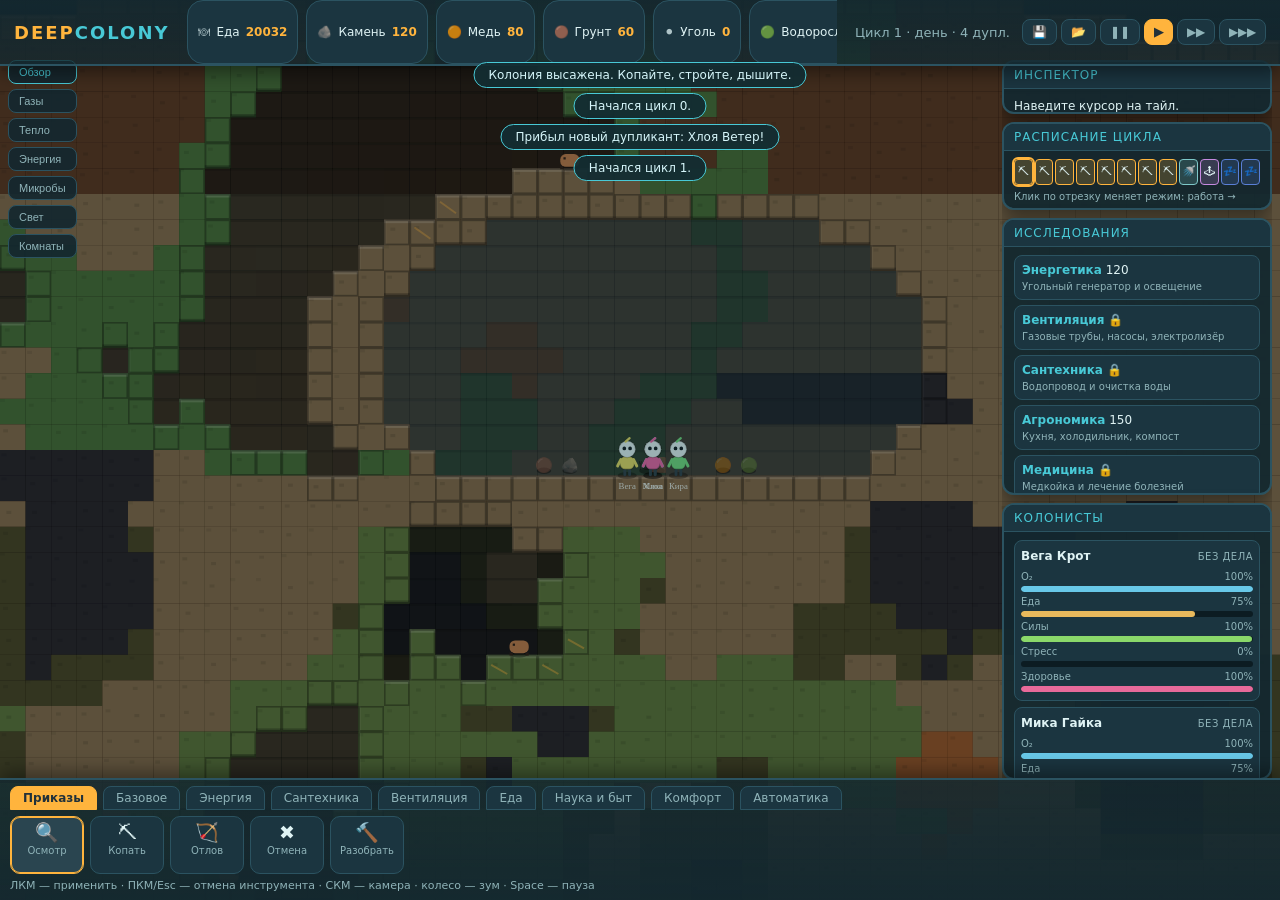
==== deepcolony.html @ 6384ce09 "Add single-file HTML build, touch controls and responsive layout - tools/build-standalone.mjs inline" ====
<!DOCTYPE html>
<html lang="ru">
<head>
<meta charset="utf-8">
<meta name="viewport" content="width=device-width,initial-scale=1">
</head>
<body>
<title>Deep Colony</title>
<style>
:root{
  color-scheme:dark;   /* игра живёт в одном тёмном мире, как ONI */
  --bg:#0d1b21;
  --panel:#14282f;
  --panel2:#1b3540;
  --edge:#2b5361;
  --text:#dff3f4;
  --dim:#8fb3b8;
  --accent:#ffb43d;
  --accent2:#48c9d6;
  --good:#7ed957;
  --bad:#ff6b5e;
  --shadow:0 6px 18px rgba(0,0,0,.45);
}
*{box-sizing:border-box}
html,body{margin:0;height:100%;overflow:hidden;background:var(--bg);color:var(--text);
  font-family:"Trebuchet MS","Segoe UI",system-ui,sans-serif;user-select:none;-webkit-user-select:none}
#app{position:fixed;inset:0}
canvas#view{position:absolute;inset:0;width:100%;height:100%;display:block;cursor:crosshair;image-rendering:auto;touch-action:none}

/* ---------- top bar ---------- */
#topbar{position:absolute;top:0;left:0;right:0;min-height:52px;display:flex;align-items:center;gap:18px;
  padding:env(safe-area-inset-top,0px) 14px 0;background:linear-gradient(180deg,rgba(20,40,47,.97),rgba(20,40,47,.82));
  border-bottom:2px solid var(--edge);box-shadow:var(--shadow);z-index:5}
.brand{font-weight:bold;letter-spacing:2px;color:var(--accent);font-size:18px}
.brand span{color:var(--accent2)}
.res{display:flex;gap:8px;flex:1;flex-wrap:nowrap;overflow:hidden;font-size:12px}
.res .r{display:flex;align-items:center;gap:6px;background:var(--panel2);border:1px solid var(--edge);
  border-radius:16px;padding:3px 10px}
.res .r b{color:var(--accent);font-weight:600}
.res .r i{font-style:normal;opacity:.75}
.clock{display:flex;align-items:center;gap:12px}
.cycle{font-size:13px;color:var(--dim)}
.speeds{display:flex;gap:4px}
.spd{background:var(--panel2);color:var(--dim);border:1px solid var(--edge);border-radius:8px;
  padding:5px 9px;cursor:pointer;font-size:12px}
.spd.active{background:var(--accent);color:#22313a;border-color:var(--accent);font-weight:bold}

/* ---------- sidebar ---------- */
#sidebar{position:absolute;top:60px;right:8px;bottom:120px;width:270px;display:flex;flex-direction:column;gap:8px;z-index:4;overflow-y:auto}
.panel{background:rgba(20,40,47,.94);border:2px solid var(--edge);border-radius:12px;box-shadow:var(--shadow);overflow:hidden}
.panel-title{background:var(--panel2);padding:6px 10px;font-size:12px;letter-spacing:1px;color:var(--accent2);
  text-transform:uppercase;border-bottom:1px solid var(--edge)}
.panel-body{padding:8px 10px;font-size:12px;max-height:34vh;overflow:auto;line-height:1.5}
.panel-body::-webkit-scrollbar{width:7px}
.panel-body::-webkit-scrollbar-thumb{background:var(--edge);border-radius:4px}
.kv{display:flex;justify-content:space-between;gap:8px}
.kv span:last-child{color:var(--accent)}
.sep{height:1px;background:var(--edge);margin:6px 0}

/* colonist cards */
.col-card{border:1px solid var(--edge);border-radius:8px;padding:6px;margin-bottom:6px;background:var(--panel2);cursor:pointer}
.col-card.sel{border-color:var(--accent)}
.col-head{display:flex;justify-content:space-between;align-items:center;margin-bottom:4px}
.col-name{font-weight:bold}
.col-task{font-size:10px;color:var(--dim);text-transform:uppercase;letter-spacing:.5px}
.bar{height:6px;background:#0c1c22;border-radius:4px;overflow:hidden;margin:2px 0}
.bar i{display:block;height:100%;border-radius:4px}
.blabel{font-size:10px;color:var(--dim);display:flex;justify-content:space-between}

/* ---------- toolbar ---------- */
#toolbar{position:absolute;left:0;right:0;bottom:0;padding-bottom:calc(8px + env(safe-area-inset-bottom,0px));background:linear-gradient(0deg,rgba(20,40,47,.98),rgba(20,40,47,.86));
  border-top:2px solid var(--edge);padding:6px 10px 8px;z-index:5;box-shadow:0 -6px 18px rgba(0,0,0,.4)}
.tabs{display:flex;gap:6px;margin-bottom:6px;flex-wrap:wrap}
.tab{background:var(--panel2);border:1px solid var(--edge);color:var(--dim);border-radius:8px 8px 0 0;
  padding:4px 12px;font-size:12px;cursor:pointer}
.tab.active{background:var(--accent);color:#22313a;font-weight:bold;border-color:var(--accent)}
.tools{display:flex;gap:6px;flex-wrap:wrap;min-height:58px}
.tool{width:74px;background:var(--panel2);border:1px solid var(--edge);border-radius:10px;padding:5px 4px;
  text-align:center;cursor:pointer;transition:.12s}
.tool:hover{border-color:var(--accent2);transform:translateY(-2px)}
.tool.active{border-color:var(--accent);background:#2a4550;box-shadow:0 0 0 1px var(--accent) inset}
.tool .ic{font-size:19px;line-height:1.1}
.tool .nm{font-size:10px;color:var(--dim);margin-top:2px}
.tool .cost{font-size:9px;color:var(--accent)}
.hint{font-size:11px;color:var(--dim);margin-top:5px}

/* ---------- overlays / alerts ---------- */
#overlay-toggles{position:absolute;left:8px;top:60px;display:flex;flex-direction:column;gap:5px;z-index:4}
.ov{background:rgba(20,40,47,.92);border:1px solid var(--edge);color:var(--dim);border-radius:8px;
  padding:5px 10px;font-size:11px;cursor:pointer;text-align:left}
.ov.active{border-color:var(--accent2);color:var(--accent2)}
#alerts{position:absolute;left:50%;top:62px;transform:translateX(-50%);z-index:6;display:flex;
  flex-direction:column;gap:5px;align-items:center;pointer-events:none}
.alert{background:rgba(40,20,20,.95);border:1px solid var(--bad);color:#ffd9d4;padding:5px 14px;
  border-radius:16px;font-size:12px;animation:pop .25s ease}
.alert.info{background:rgba(20,45,50,.95);border-color:var(--accent2);color:#d6f6fa}
@keyframes pop{from{opacity:0;transform:translateY(-6px)}to{opacity:1}}

/* исследования и приоритеты */
.tech{border:1px solid var(--edge);border-radius:8px;padding:5px 7px;margin-bottom:5px;background:var(--panel2);cursor:pointer}
.tech:hover{border-color:var(--accent2)}
.tech.active{border-color:var(--accent)}
.tech.done{opacity:.55;cursor:default}
.tech b{color:var(--accent2)}
.tech .d{font-size:10px;color:var(--dim)}
.prio{display:flex;flex-wrap:wrap;gap:3px;margin-top:4px}
.prio span{font-size:10px;border:1px solid var(--edge);border-radius:6px;padding:1px 5px;cursor:pointer;background:#10232a}
.prio span.off{opacity:.35;text-decoration:line-through}
.tool.locked{opacity:.4;cursor:not-allowed}

.sched{display:flex;gap:2px}
.sched div{flex:1;height:26px;border-radius:4px;display:flex;align-items:center;justify-content:center;
  font-size:11px;cursor:pointer;border:1px solid var(--edge)}
.sched div.now{outline:2px solid var(--accent)}
.hint2{font-size:10px;color:var(--dim);margin-top:4px}
.prio span.p5{border-color:var(--accent);color:var(--accent)}
.prio span.p1{opacity:.6}
.rel{font-size:10px;color:var(--dim)}

/* узкие экраны и планшеты: панели ужимаются, кнопки остаются нажимаемыми пальцем */
@media (max-width:820px){
  .brand{font-size:14px;letter-spacing:1px}
  #sidebar{width:210px;top:56px;bottom:150px}
  .panel-body{max-height:24vh;font-size:11px}
  .tool{width:64px}
  .res .r{padding:2px 7px;font-size:11px}
  #overlay-toggles{top:56px}
  .ov{padding:4px 7px;font-size:10px}
}
@media (max-width:560px){
  #sidebar{width:min(62vw,230px);bottom:auto;max-height:46vh}
  #overlay-toggles{flex-direction:row;flex-wrap:wrap;max-width:58vw}
  .hint{display:none}
  .tool{width:58px}
  .tool .nm{font-size:9px}
}
</style>
<div id="app">
  <canvas id="view"></canvas>

  <header id="topbar">
    <div class="brand">DEEP<span>COLONY</span></div>
    <div class="res" id="resbar"></div>
    <div class="clock">
      <div class="cycle" id="cycle">Цикл 1</div>
      <div class="speeds">
        <button id="btn-save" class="spd" title="Сохранить">💾</button>
        <button id="btn-load" class="spd" title="Загрузить">📂</button>
        <button data-speed="0" class="spd" title="Пауза (Space)">❚❚</button>
        <button data-speed="1" class="spd active">▶</button>
        <button data-speed="2" class="spd">▶▶</button>
        <button data-speed="3" class="spd">▶▶▶</button>
      </div>
    </div>
  </header>

  <aside id="sidebar">
    <div class="panel" id="inspector">
      <div class="panel-title">Инспектор</div>
      <div class="panel-body" id="inspector-body">Наведите курсор на тайл.</div>
    </div>
    <div class="panel" id="schedulep">
      <div class="panel-title">Расписание цикла</div>
      <div class="panel-body"><div id="schedule-strip" class="sched"></div>
        <div class="hint2">Клик по отрезку меняет режим: работа → досуг → гигиена → сон</div></div>
    </div>
    <div class="panel" id="researchp">
      <div class="panel-title">Исследования</div>
      <div class="panel-body" id="research-body"></div>
    </div>
    <div class="panel" id="colonists">
      <div class="panel-title">Колонисты</div>
      <div class="panel-body" id="colonist-list"></div>
    </div>
  </aside>

  <div id="alerts"></div>

  <footer id="toolbar">
    <div class="tabs" id="tabs"></div>
    <div class="tools" id="tools"></div>
    <div class="hint" id="hint">ЛКМ — применить · ПКМ/Esc — отмена · перетаскивание СКМ — камера · колесо — зум</div>
  </footer>

  <div id="overlay-toggles">
    <button data-ov="none" class="ov active">Обзор</button>
    <button data-ov="gas" class="ov">Газы</button>
    <button data-ov="temp" class="ov">Тепло</button>
    <button data-ov="power" class="ov">Энергия</button>
    <button data-ov="germs" class="ov">Микробы</button>
    <button data-ov="light" class="ov">Свет</button>
    <button data-ov="rooms" class="ov">Комнаты</button>
  </div>
</div>
<script type="module">
// ===== util.js =====================================================
// Мелкие утилиты: ГПСЧ, шум, математика, имена.

function makeRNG(seed = 1337) {
  let s = seed >>> 0;
  return function rng() {
    s ^= s << 13; s >>>= 0;
    s ^= s >> 17;
    s ^= s << 5;  s >>>= 0;
    return s / 4294967296;
  };
}

const clamp = (v, a, b) => (v < a ? a : v > b ? b : v);
const lerp = (a, b, t) => a + (b - a) * t;
const smooth = t => t * t * (3 - 2 * t);
const dist2 = (ax, ay, bx, by) => (ax - bx) ** 2 + (ay - by) ** 2;

/** Двумерный value-noise с решёткой заданного масштаба. */
function makeNoise2D(rng) {
  const size = 256;
  const grid = new Float32Array(size * size);
  for (let i = 0; i < grid.length; i++) grid[i] = rng();
  const at = (x, y) => grid[(((y % size) + size) % size) * size + (((x % size) + size) % size)];
  return function noise(x, y) {
    const x0 = Math.floor(x), y0 = Math.floor(y);
    const tx = smooth(x - x0), ty = smooth(y - y0);
    return lerp(
      lerp(at(x0, y0), at(x0 + 1, y0), tx),
      lerp(at(x0, y0 + 1), at(x0 + 1, y0 + 1), tx),
      ty
    );
  };
}

/** Фрактальный шум из нескольких октав. */
function fbm(noise, x, y, octaves = 4, lacunarity = 2, gain = 0.5) {
  let amp = 1, freq = 1, sum = 0, norm = 0;
  for (let i = 0; i < octaves; i++) {
    sum += noise(x * freq, y * freq) * amp;
    norm += amp;
    amp *= gain; freq *= lacunarity;
  }
  return sum / norm;
}

function pick(rng, arr) { return arr[Math.floor(rng() * arr.length) % arr.length]; }

const FIRST = ['Ая', 'Бим', 'Вега', 'Гор', 'Дина', 'Ёж', 'Жора', 'Зина', 'Иго', 'Кира',
  'Лука', 'Мика', 'Ной', 'Оля', 'Пабло', 'Рита', 'Сева', 'Тина', 'Улу', 'Фома', 'Хлоя', 'Юна'];
const LAST = ['Тик', 'Болт', 'Гайка', 'Пыль', 'Кварц', 'Уголёк', 'Мох', 'Ветер', 'Искра', 'Криль',
  'Пиксель', 'Медь', 'Слюда', 'Крот', 'Эхо'];
function randomName(rng) { return `${pick(rng, FIRST)} ${pick(rng, LAST)}`; }

/** Форматирование массы в стиле ONI. */
function mass(kg) {
  if (kg >= 1000) return (kg / 1000).toFixed(1) + ' т';
  if (kg >= 1) return kg.toFixed(1) + ' кг';
  return (kg * 1000).toFixed(0) + ' г';
}

// ===== buildings.js ================================================
// Каталог построек. Данные — здесь, поведение — в machines.js.
const CAT = {
  base: 'Базовое', power: 'Энергия', plumb: 'Сантехника', vent: 'Вентиляция',
  food: 'Еда', sci: 'Наука и быт', deco: 'Комфорт', auto: 'Автоматика',
};

const BUILDINGS = [
  null,
  // --- базовое -------------------------------------------------------------
  { id: 1,  key: 'ladder',  cat: 'base', name: 'Лестница',  icon: '🪜', cost: { stone: 3 },  work: 6,  climb: true, floor: true },
  { id: 2,  key: 'tile',    cat: 'base', name: 'Плитка',    icon: '🧱', cost: { stone: 5 },  work: 8,  solid: true },
  { id: 3,  key: 'bed',     cat: 'base', name: 'Койка',     icon: '🛏', cost: { stone: 10 }, work: 12, floor: true, sleep: true, decor: 2, tech: null },
  { id: 4,  key: 'bin',     cat: 'base', name: 'Склад',     icon: '📦', cost: { stone: 15 }, work: 10, floor: true, store: 'mat', cap: 400 },
  { id: 5,  key: 'ration',  cat: 'food', name: 'Холодильник', icon: '🧺', cost: { copper: 10, stone: 10 }, work: 12, floor: true, store: 'food', cap: 600, power: -60, chill: true, tech: 'food1' },
  { id: 6,  key: 'diffuser', auto: true,cat: 'vent', name: 'Диффузор O₂', icon: '💨', cost: { copper: 20 }, work: 16, floor: true, power: -120, uses: 'algae', net: { auto: true, power: true } },
  { id: 7,  key: 'generator', cat: 'power', name: 'Ручной генератор', icon: '⚙️', cost: { stone: 20 }, work: 14, floor: true, power: 400, manual: true, net: { auto: true, power: true } },
  { id: 8,  key: 'battery', cat: 'power', name: 'Батарея',   icon: '🔋', cost: { copper: 15 }, work: 12, floor: true, storeJ: 10000, net: { auto: true, power: true } },
  { id: 9,  key: 'farm',    cat: 'food', name: 'Грядка',     icon: '🌱', cost: { dirt: 20 },  work: 14, floor: true, farm: true },
  { id: 10, key: 'skimmer', auto: true, cat: 'vent', name: 'CO₂-фильтр', icon: '🌀', cost: { copper: 20, stone: 10 }, work: 16, floor: true, power: -120, scrub: true, net: { auto: true, power: true }, tech: 'air1' },
  { id: 11, key: 'table',   cat: 'base', name: 'Стол',       icon: '🍴', cost: { stone: 8 },  work: 8,  floor: true, eat: true, decor: 3 },
  { id: 12, key: 'lamp', auto: true,    cat: 'deco', name: 'Лампа',      icon: '💡', cost: { copper: 8 }, work: 6,  power: -20, light: 7, net: { auto: true, power: true }, decor: 2, tech: 'power1' },

  // --- проводка и трубы ----------------------------------------------------
  { id: 13, key: 'wire',    cat: 'power', name: 'Провод',    icon: '➰', cost: { copper: 2 }, work: 3, conduit: 'power' },
  { id: 14, key: 'lpipe',   cat: 'plumb', name: 'Труба (жидк.)', icon: '🟦', cost: { copper: 3 }, work: 4, conduit: 'liquid', tech: 'plumb1' },
  { id: 15, key: 'gpipe',   cat: 'vent',  name: 'Труба (газ)',   icon: '🟪', cost: { copper: 3 }, work: 4, conduit: 'gas', tech: 'air1' },

  // --- насосы и вентиляция -------------------------------------------------
  { id: 16, key: 'lpump', auto: true,   cat: 'plumb', name: 'Насос',      icon: '🛁', cost: { copper: 30 }, work: 18, floor: true, power: -240, net: { auto: true, power: true, liquid: 'out' }, tech: 'plumb1' },
  { id: 17, key: 'lvent',   cat: 'plumb', name: 'Слив',       icon: '🚿', cost: { copper: 10 }, work: 8,  floor: true, net: { liquid: 'in' }, tech: 'plumb1' },
  { id: 18, key: 'gpump', auto: true,   cat: 'vent',  name: 'Газовый насос', icon: '🌬', cost: { copper: 30 }, work: 18, floor: true, power: -240, net: { auto: true, power: true, gas: 'out' }, tech: 'air1' },
  { id: 19, key: 'gvent',   cat: 'vent',  name: 'Вентиляция',  icon: '🔲', cost: { copper: 10 }, work: 8,  floor: true, net: { gas: 'in' }, tech: 'air1' },

  // --- производство --------------------------------------------------------
  { id: 20, key: 'electro', auto: true, cat: 'vent',  name: 'Электролизёр', icon: '⚗️', cost: { copper: 40 }, work: 24, floor: true, power: -120, net: { auto: true, power: true, liquid: 'in' }, tech: 'air1' },
  { id: 21, key: 'sieve', auto: true,   cat: 'plumb', name: 'Очиститель воды', icon: '🧽', cost: { copper: 20, stone: 20 }, work: 20, floor: true, power: -120, net: { auto: true, power: true, liquid: 'in' }, uses: 'stone', tech: 'plumb1' },
  { id: 22, key: 'grill',   cat: 'food',  name: 'Кухня',       icon: '🍳', cost: { copper: 20, stone: 10 }, work: 20, floor: true, power: -240, manualWork: 'cook', net: { auto: true, power: true }, tech: 'food1' },
  { id: 23, key: 'coalgen', auto: true, cat: 'power', name: 'Угольный генератор', icon: '🏭', cost: { copper: 20, stone: 30 }, work: 24, floor: true, power: 600, uses: 'coal', net: { auto: true, power: true }, tech: 'power1' },

  // --- быт, наука, медицина ------------------------------------------------
  { id: 24, key: 'outhouse', cat: 'sci',  name: 'Уборная',    icon: '🚽', cost: { stone: 20, dirt: 10 }, work: 12, floor: true, toilet: true },
  { id: 25, key: 'basin',    cat: 'sci',  name: 'Умывальник', icon: '🚰', cost: { copper: 10, stone: 10 }, work: 10, floor: true, wash: true },
  { id: 26, key: 'research', cat: 'sci',  name: 'Лаборатория', icon: '🔬', cost: { copper: 20, stone: 20 }, work: 20, floor: true, power: -60, manualWork: 'research', net: { auto: true, power: true } },
  { id: 27, key: 'medcot',   cat: 'sci',  name: 'Медкойка',   icon: '🩺', cost: { copper: 15, stone: 15 }, work: 16, floor: true, sleep: true, med: true, decor: 1, tech: 'med1' },
  { id: 28, key: 'door',     cat: 'base', name: 'Дверь',      icon: '🚪', cost: { copper: 10 }, work: 10, door: true, floor: true },
  { id: 29, key: 'arcade', auto: true,   cat: 'deco', name: 'Игровой автомат', icon: '🕹', cost: { copper: 25, stone: 10 }, work: 18, floor: true, power: -120, fun: 12, net: { auto: true, power: true }, decor: 4, tech: 'rec1' },
  { id: 30, key: 'sculpt',   cat: 'deco', name: 'Статуя',     icon: '🗿', cost: { stone: 30 },  work: 20, floor: true, decor: 8 },
  { id: 31, key: 'shower',   cat: 'sci',  name: 'Душ',        icon: '🛀', cost: { copper: 20 }, work: 16, floor: true, wash: true, big: true, net: { liquid: 'in' }, tech: 'plumb1' },
  // --- автоматика ----------------------------------------------------------
  { id: 35, key: 'awire',   cat: 'auto', name: 'Логопровод', icon: '🟩', cost: { copper: 2 },  work: 3, conduit: 'auto', tech: 'auto1' },
  { id: 36, key: 'tsensor', cat: 'auto', name: 'Термодатчик', icon: '🌡', cost: { copper: 10 }, work: 8, floor: true, sensor: 'temp', threshold: 30, above: false, net: { auto: 'out' }, tech: 'auto1' },
  { id: 37, key: 'psensor', cat: 'auto', name: 'Датчик давления', icon: '📊', cost: { copper: 10 }, work: 8, floor: true, sensor: 'gas', threshold: 1.5, above: false, net: { auto: 'out' }, tech: 'auto1' },
  { id: 38, key: 'wsensor', cat: 'auto', name: 'Датчик жидкости', icon: '💧', cost: { copper: 10 }, work: 8, floor: true, sensor: 'water', threshold: 400, above: true, net: { auto: 'out' }, tech: 'auto1' },
  { id: 39, key: 'switch',  cat: 'auto', name: 'Тумблер',    icon: '🎚', cost: { copper: 6 },  work: 6, floor: true, sensor: 'manual', net: { auto: 'out' }, tech: 'auto1' },
  { id: 34, key: 'suitdock', auto: true, cat: 'vent', name: 'Док скафандров', icon: '🥽', cost: { copper: 30, stone: 10 }, work: 20, floor: true, power: -60, suit: true, net: { auto: true, power: true, gas: 'in' }, tech: 'air1' },
  { id: 33, key: 'feeder',  cat: 'food', name: 'Кормушка',  icon: '🥣', cost: { copper: 15, stone: 10 }, work: 14, floor: true, uses: 'stone', feeder: true, tech: 'ranch1' },
  { id: 32, key: 'compost',  cat: 'food', name: 'Компостер',  icon: '🪱', cost: { stone: 20 },  work: 14, floor: true, uses: 'pdirt', tech: 'food1' },
];

const B_BY_KEY = {};
for (const b of BUILDINGS) if (b) B_BY_KEY[b.key] = b;

// ===== world.js ====================================================
// Мир: материалы, постройки, генерация карты, доступ к тайлам.

const W = 128, H = 84, TILE = 16;

// ---------------------------------------------------------------- материалы
const MATS = [
  null, // 0 — пустота (газ)
  { id: 1, name: 'Грунт',        color: '#6d4a2f', color2: '#553823', hard: 1.0, yield: 'dirt',   amount: 8,  heat: 25 },
  { id: 2, name: 'Песчаник',     color: '#9a8560', color2: '#7a684a', hard: 1.6, yield: 'stone',  amount: 10, heat: 22 },
  { id: 3, name: 'Гранит',       color: '#7b8592', color2: '#5e6773', hard: 2.8, yield: 'stone',  amount: 14, heat: 20 },
  { id: 4, name: 'Угольный пласт', color: '#3a3a40', color2: '#26262b', hard: 2.0, yield: 'coal', amount: 10, heat: 21 },
  { id: 5, name: 'Медная руда',  color: '#b4703c', color2: '#8c5329', hard: 2.4, yield: 'copper', amount: 10, heat: 21 },
  { id: 6, name: 'Лёд',          color: '#a8dced', color2: '#7fc0d6', hard: 0.7, yield: 'ice',    amount: 8,  heat: -8 },
  { id: 7, name: 'Водорослевый нарост', color: '#5d8f4e', color2: '#436b38', hard: 1.1, yield: 'algae', amount: 8, heat: 23 },
  { id: 8, name: 'Абиссалит',    color: '#4b4258', color2: '#372f42', hard: Infinity, yield: null, amount: 0, heat: 18 },
  { id: 9, name: 'Слизь',        color: '#6f8f4a', color2: '#55703a', hard: 0.9, yield: 'slime',  amount: 8,  heat: 26, germs: 'slimelung' },
  { id: 10, name: 'Загрязнённый грунт', color: '#5a5a33', color2: '#444427', hard: 1.0, yield: 'pdirt', amount: 8, heat: 24, germs: 'food' },
];

const RESOURCES = {
  dirt:   { name: 'Грунт',      icon: '🟤' },
  stone:  { name: 'Камень',     icon: '🪨' },
  coal:   { name: 'Уголь',      icon: '⚫' },
  copper: { name: 'Медь',       icon: '🟠' },
  ice:    { name: 'Лёд',        icon: '🧊' },
  algae:  { name: 'Водоросли',  icon: '🟢' },
  slime:  { name: 'Слизь',      icon: '🟩' },
  pdirt:  { name: 'Гряз. грунт',icon: '🟫' },
  food:   { name: 'Еда',        icon: '🍽' },
  meal:   { name: 'Блюдо',      icon: '🍲' },
};

// Постройки вынесены в buildings.js

const LAYER = { power: 1, liquid: 2, gas: 3, auto: 4 };
const GAS_CAP = 2.2;      // кг/тайл — «комфортное» давление
const BREATH_MIN = 0.12;  // ниже этого дупликант задыхается

class World {
  constructor(seed = Date.now() & 0xffff) {
    this.seed = seed;
    this.rng = makeRNG(seed || 1);
    this.mat = new Uint8Array(W * H);
    this.back = new Uint8Array(W * H);      // «задняя стена» биома — фон за выкопанным
    this.digProg = new Float32Array(W * H);
    this.dig = new Uint8Array(W * H);       // помечено к добыче
    this.bid = new Uint8Array(W * H);       // здания (слой 0)
    this.cond = {                            // слои коммуникаций, как в ONI
      power: new Uint8Array(W * H),
      liquid: new Uint8Array(W * H),
      gas: new Uint8Array(W * H),
      auto: new Uint8Array(W * H),
    };
    this.bdata = new Map();                 // key(x,y,layer) -> состояние постройки
    this.items = new Map();                 // idx -> {res: кг}
    this.o2 = new Float32Array(W * H);
    this.co2 = new Float32Array(W * H);
    this.steam = new Float32Array(W * H);
    this.h2 = new Float32Array(W * H);
    this.water = new Float32Array(W * H);   // кг воды в тайле
    this.pwater = new Float32Array(W * H);  // доля загрязнённой воды 0..1
    this.germs = new Float32Array(W * H);   // условные единицы микробов
    this.phase = new Float32Array(W * H);   // накопленный фазовый переход (таяние/замерзание), кг
    this.vents = [];
    this.temp = new Float32Array(W * H);
    this.light = new Float32Array(W * H);
    this.generate();
  }

  idx(x, y) { return y * W + x; }
  /** Ключ в bdata: слой 0 — здание, 1/2/3 — провод/труба/вентиляция. */
  key(x, y, layer = 0) { return (y * W + x) * 8 + layer; }
  static layerOf(def) { return def.conduit ? LAYER[def.conduit] : 0; }
  stateAt(x, y, layer = 0) { return this.bdata.get(this.key(x, y, layer)) || null; }
  inside(x, y) { return x >= 0 && y >= 0 && x < W && y < H; }
  matAt(x, y) { return this.inside(x, y) ? this.mat[y * W + x] : 8; }
  buildAt(x, y) { return this.inside(x, y) ? this.bid[y * W + x] : 0; }
  bdef(x, y) { return BUILDINGS[this.buildAt(x, y)] || null; }
  bstate(x, y) { return this.bdata.get(this.key(x, y, 0)) || null; }
  /** Все постройки тайла по слоям. */
  allAt(x, y) {
    const out = [];
    for (let l = 0; l < 5; l++) { const st = this.bdata.get(this.key(x, y, l)); if (st) out.push(st); }
    return out;
  }

  /** Тайл перекрывает газ и жидкость (порода, стена или закрытая дверь). */
  gasBlocked(i) {
    if (this.mat[i]) return true;
    const b = BUILDINGS[this.bid[i]];
    if (!b || (!b.solid && !b.door)) return false;
    const st = this.bdata.get(i * 8);
    return !!(st && st.built);
  }

  /** Тайл непроходим (порода или достроенная стена). */
  solid(x, y) {
    if (!this.inside(x, y)) return true;
    const i = y * W + x;
    if (this.mat[i]) return true;
    const b = BUILDINGS[this.bid[i]];
    const st = this.bdata.get(i * 8);
    return !!(b && b.solid && st && st.built);
  }

  /** На этом тайле можно стоять (есть опора снизу или лестница). */
  standable(x, y) {
    if (this.solid(x, y)) return false;
    const b = BUILDINGS[this.bid[y * W + x]];
    const st = this.bdata.get((y * W + x) * 8);
    if (b && b.climb && st && st.built) return true;
    if (this.solid(x, y + 1)) return true;
    const bb = BUILDINGS[this.bid[(y + 1) * W + x]] , bs = this.bdata.get(((y + 1) * W + x) * 8);
    return !!(bb && (bb.floor || bb.climb) && bs && bs.built);
  }

  climbable(x, y) {
    const b = BUILDINGS[this.bid[y * W + x]], st = this.bdata.get((y * W + x) * 8);
    return !!(b && b.climb && st && st.built);
  }

  // ------------------------------------------------------------- генерация
  generate() {
    const n1 = makeNoise2D(this.rng), n2 = makeNoise2D(this.rng), n3 = makeNoise2D(this.rng);
    for (let y = 0; y < H; y++) {
      for (let x = 0; x < W; x++) {
        const i = y * W + x;
        if (x === 0 || y === 0 || x === W - 1 || y === H - 1) { this.mat[i] = 8; continue; }

        const depth = y / H;
        const surface = 8 + fbm(n1, x * 0.035, 0.5, 4) * 7;
        if (y < surface) { this.mat[i] = 0; this.back[i] = 0; continue; }   // космос над поверхностью

        const cave = fbm(n2, x * 0.07, y * 0.09, 4);
        const hollow = cave > 0.63 && y > surface + 3;

        let m = 1;
        if (depth > 0.22) m = 2;
        if (depth > 0.55) m = 3;
        const ore = fbm(n3, x * 0.12 + 40, y * 0.12, 3);
        if (ore > 0.70 && depth > 0.3) m = 4;                       // уголь
        else if (ore < 0.27 && depth > 0.25) m = 5;                 // медь
        if (depth > 0.75 && fbm(n2, x * 0.05 - 20, y * 0.05, 2) > 0.58) m = 6; // ледяной биом
        if (depth < 0.35 && cave > 0.55 && cave <= 0.63) m = 7;     // водоросли у пещер
        if (depth > 0.38 && depth < 0.62 && cave > 0.52 && cave <= 0.63) m = 9;  // болото со слизью
        if (depth > 0.38 && depth < 0.62 && ore > 0.62 && m === 2) m = 10;       // загрязнённый грунт
        if (depth > 0.92) m = 8;
        this.back[i] = m;
        this.mat[i] = hollow ? 0 : m;
        this.temp[i] = MATS[m].heat;
      }
    }

    // стартовая каверна с кислородом
    const cx = (W >> 1), cy = Math.floor(H * 0.30);
    for (let y = cy - 6; y <= cy + 5; y++) {
      for (let x = cx - 11; x <= cx + 11; x++) {
        if (!this.inside(x, y)) continue;
        const d = ((x - cx) / 11) ** 2 + ((y - cy) / 6) ** 2;
        if (d < 1) {
          const i = y * W + x;
          if (!this.back[i]) this.back[i] = 1;
          this.mat[i] = 0; this.o2[i] = 2.2; this.co2[i] = 0; this.temp[i] = 22;
        }
      }
    }
    // герметичная скорлупа вокруг стартовой каверны — базу надо вскрывать самому
    for (let y = cy - 8; y <= cy + 7; y++) {
      for (let x = cx - 14; x <= cx + 14; x++) {
        if (!this.inside(x, y)) continue;
        const d = ((x - cx) / 11) ** 2 + ((y - cy) / 6) ** 2;
        if (d >= 1 && d < 1.6) {
          const i = y * W + x;
          if (!this.mat[i]) { this.mat[i] = 2; this.temp[i] = MATS[2].heat; if (!this.back[i]) this.back[i] = 2; }
          this.o2[i] = 0; this.co2[i] = 0; this.water[i] = 0;
        }
      }
    }

    // пол каверны
    for (let x = cx - 11; x <= cx + 11; x++) {
      const y = cy + 5;
      if (this.inside(x, y) && !this.mat[y * W + x]) this.mat[y * W + x] = 2;
    }
    this.start = { x: cx, y: cy + 4 };

    // подземные водоёмы: пещеры ниже середины карты заполняются водой
    for (let y = Math.floor(H * 0.58); y < H - 2; y++) {
      for (let x = 1; x < W - 1; x++) {
        const i = y * W + x;
        if (this.mat[i]) continue;
        let roof = false;
        for (let k = 1; k <= 3; k++) if (this.mat[i - k * W]) { roof = true; break; }
        if (!roof) continue;
        this.water[i] = 1000;
        this.temp[i] = y / H > 0.8 ? 6 : 18;
        if (y / H > 0.72 && ((x * 31 + y * 17) % 7 === 0)) { this.pwater[i] = 1; this.germs[i] = 200; }
      }
    }

    // гейзеры и вулканические жерла (подальше от базы)
    const ventTypes = ['steam', 'water', 'co2', 'h2'];
    for (let n = 0; n < 6; n++) {
      for (let tries = 0; tries < 400; tries++) {
        const x = 3 + Math.floor(this.rng() * (W - 6));
        const y = Math.floor(H * 0.35 + this.rng() * H * 0.55);
        const i = y * W + x;
        if (this.mat[i] || this.mat[i + W] === 0 || this.water[i] > 10) continue;
        if (Math.abs(x - this.start.x) < 16 && Math.abs(y - this.start.y) < 10) continue;  // не в базе
        const type = ventTypes[n % ventTypes.length];
        this.vents.push({ x, y, type, t: this.rng() * 200, period: 220 + this.rng() * 260, active: false, rate: 0.6 + this.rng() });
        break;
      }
    }

    // атмосфера в пустотах (немного кислорода в пещерах, углекислота внизу)
    for (let y = 1; y < H - 1; y++) {
      for (let x = 1; x < W - 1; x++) {
        const i = y * W + x;
        if (this.mat[i]) continue;
        if (this.o2[i] || this.co2[i]) continue;
        if (y < 9) continue;                     // космос сверху — вакуум
        const deep = y / H;
        this.o2[i] = 0.35 * (1 - deep) + 0.05;
        this.co2[i] = 0.25 * deep;
        this.temp[i] = 18 + deep * 12;
      }
    }
  }

  // --------------------------------------------------------------- предметы
  addItem(x, y, res, amt) {
    if (!this.inside(x, y) || amt <= 0) return;
    const i = this.idx(x, y);
    const pile = this.items.get(i) || {};
    pile[res] = (pile[res] || 0) + amt;
    this.items.set(i, pile);
  }
  takeItem(i, res, amt) {
    const pile = this.items.get(i);
    if (!pile || !pile[res]) return 0;
    const got = Math.min(pile[res], amt);
    pile[res] -= got;
    if (pile[res] <= 1e-6) delete pile[res];
    if (!Object.keys(pile).length) this.items.delete(i);
    return got;
  }

  // -------------------------------------------------------------- постройки
  canPlace(x, y, def) {
    const i = this.idx(x, y);
    if (!this.inside(x, y) || this.mat[i]) return false;
    if (def.conduit) return !this.cond[def.conduit][i];
    if (this.bid[i]) return false;
    if (def.climb || def.solid || def.door) return true;
    return this.standable(x, y) || this.solid(x, y + 1);
  }

  place(x, y, def) {
    const i = this.idx(x, y);
    const layer = World.layerOf(def);
    if (def.conduit) this.cond[def.conduit][i] = def.id; else this.bid[i] = def.id;
    this.bdata.set(this.key(x, y, layer),
      { built: false, prog: 0, def, x, y, layer, store: {}, charge: 0, growth: 0, powered: false, net: {} });
    this.netDirty = true;
  }

  removeBuilding(x, y, layer = 0) {
    const i = this.idx(x, y);
    const k = this.key(x, y, layer);
    const st = this.bdata.get(k);
    if (!st) return;
    if (st.built) {
      for (const [res, amt] of Object.entries(st.def.cost)) this.addItem(x, y, res, amt * 0.5);
      for (const [res, amt] of Object.entries(st.store || {})) this.addItem(x, y, res, amt);
    }
    if (st.def.conduit) this.cond[st.def.conduit][i] = 0; else this.bid[i] = 0;
    this.bdata.delete(k);
    this.netDirty = true;
  }

  /** Добыча тайла: возвращает true, когда порода разрушена. */
  mine(x, y, work) {
    const i = this.idx(x, y);
    const m = MATS[this.mat[i]];
    if (!m || m.hard === Infinity) return false;
    this.digProg[i] += work / m.hard;
    if (this.digProg[i] < 10) return false;
    this.mat[i] = 0;
    this.digProg[i] = 0;
    this.dig[i] = 0;
    if (m.germs) this.germs[i] += 250;          // вскрытая слизь пылит микробами
    if (m.yield) this.addItem(x, y, m.yield, m.amount);
    this.temp[i] = m.heat;
    return true;
  }
}

// ===== fluid.js ====================================================
// Физика флюидов: давление газа, плавучесть по плотности, жидкости со сжатием,
// фазовые переходы (лёд ↔ вода ↔ пар), перенос тепла вместе с массой.

// ---- газы: молярная масса (кг/кмоль) определяет, что всплывает, а что оседает
const GASES = [
  { key: 'o2',    name: 'Кислород',       M: 32, color: [120, 200, 235] },
  { key: 'co2',   name: 'Углекислый газ', M: 44, color: [120, 120, 130] },
  { key: 'steam', name: 'Водяной пар',    M: 18, color: [225, 235, 240] },
  { key: 'h2',    name: 'Водород',        M: 2,  color: [200, 160, 235] },
];

const LIQ_FULL = 1000;     // кг воды в «полном» тайле
const LIQ_MAX_COMP = 1.03;        // сжатие столба
const LIQ_FLOW = 420;             // максимум переноса за шаг, кг
const GAS_DIFF = 0.26;            // выравнивание давления газа
const GAS_SORT = 0.16;            // разделение по плотности
const HEAT_K = 0.055;

// удельная теплоёмкость, кДж/(кг·°C)
const C_GAS = 1.0, C_WATER = 4.18, C_SOLID = 0.8;
// скрытая теплота, кДж/кг
const L_FUSION = 334, L_VAPOR = 2260;
const ICE_MASS = 400, C_ICE = 2.0;

function stepFluids(world, dt) {
  stepLiquid(world, dt);
  stepGerms(world, dt);
  stepGas(world, dt);
  displaceGas(world);
  stepPhases(world, dt);
  stepHeat(world, dt);
}

function blockedAt(world, i) { return world.gasBlocked(i); }

/** Смешение температур при переносе массы m из a в b (mb — масса приёмника). */
function advect(temp, a, b, m, mb, c) {
  if (m <= 0) return;
  const cb = mb * c + 1e-6;
  temp[b] = (temp[b] * cb + temp[a] * m * c) / (cb + m * c);
}

// --------------------------------------------------------------- жидкости
function stepLiquid(world, dt) {
  const { water, temp } = world;
  const blocked = i => blockedAt(world, i);
  const stable = (total) => {
    // сколько должно остаться в нижней клетке вертикальной пары
    if (total <= LIQ_FULL) return total;
    if (total < 2 * LIQ_FULL * LIQ_MAX_COMP) return (LIQ_FULL * LIQ_MAX_COMP * LIQ_FULL + total) / (LIQ_FULL * LIQ_MAX_COMP + LIQ_FULL);
    return (total + LIQ_FULL * LIQ_MAX_COMP) / 2;
  };
  const flowLimit = LIQ_FLOW * Math.min(1, dt * 60);

  for (let y = H - 2; y >= 1; y--) {
    for (let x = 1; x < W - 1; x++) {
      const i = y * W + x;
      let w = water[i];
      if (w < 0.05 || blocked(i)) continue;
      let remaining = w;

      // вниз
      const d = i + W;
      if (!blocked(d)) {
        let f = stable(remaining + water[d]) - water[d];
        f = Math.max(0, Math.min(f, flowLimit, remaining));
        if (f > 0.01) {
          advect(temp, i, d, f, water[d], C_WATER);
          water[i] -= f; water[d] += f; remaining -= f;
        }
      }
      if (remaining < 0.05) continue;

      // в стороны
      for (const s of [i - 1, i + 1]) {
        if (blocked(s)) continue;
        let f = (remaining - water[s]) / 3;
        f = Math.max(0, Math.min(f, flowLimit, remaining));
        if (f > 0.01) {
          advect(temp, i, s, f, water[s], C_WATER);
          water[i] -= f; water[s] += f; remaining -= f;
        }
      }
      if (remaining < 0.05) continue;

      // вверх — только под давлением столба
      const u = i - W;
      if (!blocked(u)) {
        let f = remaining - stable(remaining + water[u]);
        f = Math.max(0, Math.min(f, flowLimit, remaining));
        if (f > 0.01) {
          advect(temp, i, u, f, water[u], C_WATER);
          water[i] -= f; water[u] += f;
        }
      }
    }
  }
}

// ------------------------------------------------------------------ газы
function totalGas(world, i) {
  return world.o2[i] + world.co2[i] + world.steam[i] + world.h2[i];
}

/** Доля объёма тайла, занятая жидкостью: чем больше воды, тем меньше места газу. */
function gasRoom(world, i) {
  return Math.max(0, 1 - world.water[i] / LIQ_FULL);
}

function stepGas(world, dt) {
  const arr = [world.o2, world.co2, world.steam, world.h2];
  const { temp } = world;
  const k = Math.min(0.5, GAS_DIFF * dt * 60);
  const ks = Math.min(0.4, GAS_SORT * dt * 60);
  const blocked = i => blockedAt(world, i);

  const move = (a, b, frac) => {
    // перенос доли frac всей газовой смеси из a в b + перенос тепла
    const ta = totalGas(world, a);
    if (ta <= 1e-6 || frac <= 0) return;
    const m = ta * frac;
    advect(temp, a, b, m, totalGas(world, b), C_GAS);
    for (const g of arr) { const d = g[a] * frac; g[a] -= d; g[b] += d; }
  };

  // 1. выравнивание давления (с поправкой на занятый водой объём)
  const pass = (ia, ib) => {
    if (blocked(ia) || blocked(ib)) return;
    const ra = gasRoom(world, ia), rb = gasRoom(world, ib);
    if (ra < 0.02 || rb < 0.02) return;
    const pa = totalGas(world, ia) / ra, pb = totalGas(world, ib) / rb;
    const diff = (pa - pb) * k * 0.5;
    if (Math.abs(diff) < 1e-5) return;
    if (diff > 0) move(ia, ib, Math.min(0.5, diff / Math.max(pa, 1e-6)));
    else move(ib, ia, Math.min(0.5, -diff / Math.max(pb, 1e-6)));
  };
  for (let y = 1; y < H - 1; y++) for (let x = 1; x < W - 2; x++) { const i = y * W + x; pass(i, i + 1); }
  for (let y = 1; y < H - 2; y++) for (let x = 1; x < W - 1; x++) { const i = y * W + x; pass(i, i + W); }

  // 2. разделение по плотности: тяжёлые газы вниз, лёгкие вверх
  for (let y = 1; y < H - 2; y++) {
    for (let x = 1; x < W - 1; x++) {
      const a = y * W + x, b = a + W;           // a сверху, b снизу
      if (blocked(a) || blocked(b)) continue;
      if (gasRoom(world, a) < 0.02 || gasRoom(world, b) < 0.02) continue;
      const ta = totalGas(world, a), tb = totalGas(world, b);
      if (ta < 1e-4 && tb < 1e-4) continue;
      for (let gi = 0; gi < arr.length; gi++) {
        const M = GASES[gi].M;
        // средняя молярная масса соседа — куда стремится эта фракция
        const Ma = meanM(world, a, ta), Mb = meanM(world, b, tb);
        const g = arr[gi];
        if (M > Mb + 0.5 && g[a] > 1e-5) {      // тяжелее нижнего — тонет
          const d = g[a] * ks * 0.5;
          advect(world.temp, a, b, d, tb, C_GAS);
          g[a] -= d; g[b] += d;
        } else if (M < Ma - 0.5 && g[b] > 1e-5) { // легче верхнего — всплывает
          const d = g[b] * ks * 0.5;
          advect(world.temp, b, a, d, ta, C_GAS);
          g[b] -= d; g[a] += d;
        }
      }
    }
  }

  // 3. космос сверху: атмосфера улетучивается
  for (let x = 1; x < W - 1; x++) {
    for (let y = 1; y < 6; y++) {
      const i = y * W + x;
      if (blocked(i)) continue;
      for (const g of arr) g[i] *= 0.90;
    }
  }
}

function meanM(world, i, total) {
  if (total <= 1e-6) return 29;
  return (world.o2[i] * 32 + world.co2[i] * 44 + world.steam[i] * 18 + world.h2[i] * 2) / total;
}

/** Вода вытесняет газ: из затопленных тайлов газ уходит вверх/в стороны. */
function displaceGas(world) {
  const arr = [world.o2, world.co2, world.steam, world.h2];
  for (let y = H - 2; y >= 1; y--) {
    for (let x = 1; x < W - 1; x++) {
      const i = y * W + x;
      if (world.water[i] < LIQ_FULL * 0.9) continue;
      const t = totalGas(world, i);
      if (t < 1e-4) continue;
      for (const n of [i - W, i - 1, i + 1]) {
        if (blockedAt(world, n) || world.water[n] > LIQ_FULL * 0.9) continue;
        for (const g of arr) { g[n] += g[i]; g[i] = 0; }
        break;
      }
    }
  }
}

// ------------------------------------------------------- фазовые переходы
function stepPhases(world, dt) {
  const { water, steam, temp, mat } = world;
  const rate = Math.min(1, dt * 1.5);
  for (let y = 1; y < H - 1; y++) {
    for (let x = 1; x < W - 1; x++) {
      const i = y * W + x;

      // --- лёд тает: сколько растает, ограничено доступным теплом
      if (mat[i] === 6) {
        if (temp[i] > 0) {
          const heat = temp[i] * ICE_MASS * C_ICE;          // кДж выше точки плавления
          const melted = Math.min(ICE_MASS, heat / L_FUSION) * Math.min(1, dt);
          world.phase[i] += melted;
          temp[i] -= melted * L_FUSION / (ICE_MASS * C_ICE);
          if (world.phase[i] >= ICE_MASS) {
            mat[i] = 0; world.digProg[i] = 0; world.phase[i] = 0;
            water[i] += ICE_MASS; temp[i] = 0;
          }
        } else if (world.phase[i] > 0) {
          world.phase[i] = Math.max(0, world.phase[i] - 5 * dt);  // подмерзает обратно
        }
        continue;
      }

      if (mat[i]) continue;

      // --- вода замерзает: скрытая теплота греет остаток
      if (water[i] > 1 && temp[i] < 0) {
        const cool = -temp[i] * water[i] * C_WATER;
        const frozen = Math.min(water[i], cool / L_FUSION) * Math.min(1, dt);
        if (frozen > 0) {
          water[i] -= frozen;
          world.phase[i] += frozen;
          temp[i] += frozen * L_FUSION / (water[i] * C_WATER + 1);
          if (world.phase[i] >= ICE_MASS * 0.8 && water[i] < 30 && !world.bid[i]) {
            mat[i] = 6; world.phase[i] = 0; water[i] = 0; temp[i] = Math.min(temp[i], -0.5);
            continue;
          }
        }
      } else if (world.phase[i] > 0 && temp[i] > 0.5) {
        world.phase[i] = Math.max(0, world.phase[i] - 5 * dt);
      }
      // вода → пар (кипение и медленное испарение в сухой воздух)
      if (water[i] > 0.5) {
        if (temp[i] > 100) {
          const heat = (temp[i] - 100) * water[i] * C_WATER;
          const ev = Math.min(water[i], heat / L_VAPOR) * rate;
          water[i] -= ev; steam[i] += ev;
          temp[i] -= ev * L_VAPOR / (water[i] * C_WATER + ev * C_GAS + 1);
        } else if (temp[i] > 15 && steam[i] < 0.4) {
          const ev = Math.min(water[i], 0.02 * rate);
          water[i] -= ev; steam[i] += ev; temp[i] -= 0.02 * rate;
        }
      }
      // пар → вода
      if (steam[i] > 1e-4 && temp[i] < 97) {
        const cond = steam[i] * Math.min(0.5, (97 - temp[i]) * 0.02 * rate);
        steam[i] -= cond; water[i] += cond;
        temp[i] += cond * L_VAPOR / (water[i] * C_WATER + 1) * 0.02;
      }
      if (water[i] < 0.01) water[i] = 0;
    }
  }
}

// ---------------------------------------------------------------- микробы
/** Микробы живут в грязной воде и слизи, гибнут в чистом кислороде и на морозе. */
function stepGerms(world, dt) {
  const { germs, water, pwater, temp, o2, mat } = world;
  const k = Math.min(0.3, 0.12 * dt * 60);
  for (let y = 1; y < H - 1; y++) {
    for (let x = 1; x < W - 1; x++) {
      const i = y * W + x;
      let g = germs[i];
      if (mat[i] === 9) { germs[i] = Math.max(g, 120); continue; }   // слизь — источник
      if (g <= 0.01) { germs[i] = 0; continue; }
      // среда
      let decay = 0.03;                       // базовое отмирание
      if (water[i] > 20 && pwater[i] > 0.4) decay = -0.01;           // грязная вода — рассадник
      else if (o2[i] > 0.4) decay = 0.09;                            // чистый кислород убивает
      if (temp[i] < -2 || temp[i] > 60) decay += 0.3;                // мороз и жар
      g *= Math.max(0, 1 - decay * dt);
      // расползание по воздуху и воде
      for (const n of [i - 1, i + 1, i - W, i + W]) {
        if (world.gasBlocked(n)) continue;
        const d = (g - germs[n]) * k * 0.12;
        if (d > 0) { g -= d; germs[n] += d; }
      }
      germs[i] = g < 0.01 ? 0 : g;
    }
  }
}

// ------------------------------------------------------------------ тепло
function stepHeat(world, dt) {
  const { temp, mat, water } = world;
  const k = Math.min(0.25, HEAT_K * dt * 60);
  const cap = i => mat[i] ? C_SOLID * 20 : (water[i] * C_WATER * 0.02 + totalGas(world, i) * C_GAS + 0.4);
  const pair = (a, b) => {
    const ca = cap(a), cb = cap(b);
    const d = (temp[a] - temp[b]) * k * (ca * cb) / ((ca + cb) * Math.max(ca, cb)) * 2;
    temp[a] -= d * cb / (ca + cb) * 2 * 0.5;
    temp[b] += d * ca / (ca + cb) * 2 * 0.5;
  };
  for (let y = 1; y < H - 1; y++) for (let x = 1; x < W - 2; x++) { const i = y * W + x; pair(i, i + 1); }
  for (let y = 1; y < H - 2; y++) for (let x = 1; x < W - 1; x++) { const i = y * W + x; pair(i, i + W); }
}

/** Освещение: солнце сверху + лампы. */
function stepLight(world) {
  const { light, mat, bdata } = world;
  light.fill(0);
  for (let x = 1; x < W - 1; x++) {
    let l = 1;
    for (let y = 1; y < H - 1; y++) {
      const i = y * W + x;
      light[i] = Math.max(light[i], l);
      if (mat[i]) l = 0; else l *= world.water[i] > 100 ? 0.94 : 0.985;
      if (l < 0.02) break;
    }
  }
  for (const [i, st] of bdata) {
    if (!st.built || !st.def.light || !st.powered) continue;
    const r = st.def.light, bx = i % W, by = (i / W) | 0;
    for (let y = by - r; y <= by + r; y++)
      for (let x = bx - r; x <= bx + r; x++) {
        if (x < 1 || y < 1 || x >= W - 1 || y >= H - 1) continue;
        const d = Math.hypot(x - bx, y - by);
        if (d > r) continue;
        const j = y * W + x;
        light[j] = Math.min(1, light[j] + (1 - d / r) * 0.9);
      }
  }
}

// ===== plants.js ===================================================
// Растения: у каждого свои требования к среде. Не выполнены — рост стоит.
const PLANTS = {
  mealwood: {
    name: 'Мучное дерево', icon: '🌾', yield: 'food', amount: 20, time: 150,
    needs: { dirt: 0.02 }, temp: [5, 35], light: null, water: 0,
    hint: 'грунт, 5…35 °C',
  },
  bristle: {
    name: 'Щетинистая почка', icon: '🌼', yield: 'food', amount: 34, time: 200,
    needs: { dirt: 0.01 }, temp: [5, 30], light: 0.45, water: 0.6,
    hint: 'свет, вода, 5…30 °C',
  },
  mushroom: {
    name: 'Пузырчатый гриб', icon: '🍄', yield: 'food', amount: 26, time: 240,
    needs: { slime: 0.03 }, temp: [10, 45], light: -0.2, water: 0,
    hint: 'слизь, темнота',
  },
  sleetwheat: {
    name: 'Морозная пшеница', icon: '❄️', yield: 'food', amount: 30, time: 300,
    needs: { dirt: 0.01 }, temp: [-30, 5], light: null, water: 0.3,
    hint: 'холод ниже 5 °C',
  },
};

/** Подобрать культуру под условия тайла. */
function chooseCrop(world, i) {
  const t = world.temp[i], l = world.light[i];
  let best = 'mealwood', score = -1;
  for (const [key, p] of Object.entries(PLANTS)) {
    let s = 0;
    if (t < p.temp[0] || t > p.temp[1]) continue;
    s += 1;
    if (p.light !== null) s += p.light > 0 ? (l >= p.light ? 1 : -1) : (l < 0.25 ? 1 : -1);
    s += p.amount / 40;
    if (s > score) { score = s; best = key; }
  }
  return best;
}

/** Проверка условий роста. Возвращает {ok, reason}. */
function checkPlant(world, st, i) {
  const p = PLANTS[st.plant];
  if (!p) return { ok: false, reason: 'нет культуры' };
  const t = world.temp[i];
  if (t < p.temp[0]) return { ok: false, reason: 'холодно' };
  if (t > p.temp[1]) return { ok: false, reason: 'жарко' };
  if (p.light !== null) {
    if (p.light > 0 && world.light[i] < p.light) return { ok: false, reason: 'мало света' };
    if (p.light < 0 && world.light[i] > 0.25) return { ok: false, reason: 'слишком светло' };
  }
  if (p.water > 0 && (st.store.water || 0) <= 0) return { ok: false, reason: 'нужна вода' };
  const [res, rate] = Object.entries(p.needs)[0];
  if ((st.store[res] || 0) <= 0) return { ok: false, reason: `нужен ресурс: ${res}` };
  return { ok: true, res, rate, plant: p };
}

// ===== path.js =====================================================
// A* по тайлам: ходьба по полу, лазание по лестницам, падения.

class Heap {
  constructor() { this.a = []; }
  get size() { return this.a.length; }
  push(node, f) {
    this.a.push({ node, f });
    let i = this.a.length - 1;
    while (i > 0) {
      const p = (i - 1) >> 1;
      if (this.a[p].f <= this.a[i].f) break;
      [this.a[p], this.a[i]] = [this.a[i], this.a[p]]; i = p;
    }
  }
  pop() {
    const top = this.a[0], last = this.a.pop();
    if (this.a.length) {
      this.a[0] = last;
      let i = 0;
      for (;;) {
        const l = i * 2 + 1, r = l + 1; let m = i;
        if (l < this.a.length && this.a[l].f < this.a[m].f) m = l;
        if (r < this.a.length && this.a[r].f < this.a[m].f) m = r;
        if (m === i) break;
        [this.a[m], this.a[i]] = [this.a[i], this.a[m]]; i = m;
      }
    }
    return top.node;
  }
}

/** Куда можно шагнуть из (x,y). cb(nx, ny, cost). */
function neighbors(world, x, y, cb) {
  const onFoot = world.standable(x, y) || world.climbable(x, y);
  if (onFoot) {
    for (const dx of [-1, 1]) {
      const nx = x + dx;
      if (world.solid(nx, y)) continue;
      if (world.standable(nx, y) || world.climbable(nx, y)) { cb(nx, y, 1); continue; }
      // подъём на ступеньку в один тайл — как дупликанты в ONI
      if (world.solid(nx, y) && !world.solid(nx, y - 1) && !world.solid(x, y - 1)
          && (world.standable(nx, y - 1) || world.climbable(nx, y - 1))) { cb(nx, y - 1, 1.4); continue; }
      if (world.solid(nx, y)) continue;
      // шаг в пустоту: падаем, если внизу есть куда приземлиться
      let fy = y;
      while (fy - y < 8 && !world.solid(nx, fy + 1) && !world.standable(nx, fy + 1)) fy++;
      if (!world.solid(nx, fy + 1) || world.standable(nx, fy + 1)) {
        if (world.standable(nx, fy + 1)) cb(nx, fy + 1, 1 + (fy - y) * 0.6);
      }
    }
  }
  if (world.climbable(x, y) && !world.solid(x, y - 1)) cb(x, y - 1, 1.3);
  if (!world.solid(x, y + 1) && (world.climbable(x, y + 1) || world.standable(x, y + 1))) cb(x, y + 1, 1.1);
}

/**
 * Путь от (sx,sy) до любой из целевых клеток.
 * goals — Set индексов. Возвращает массив [{x,y}, ...] или null.
 */
function findPath(world, sx, sy, goals, limit = 7000) {
  if (!goals || !goals.size) return null;
  const start = sy * W + sx;
  if (goals.has(start)) return [];
  const came = new Map(), g = new Map();
  const open = new Heap();
  // эвристика — до ближайшей цели
  let gx = 0, gy = 0, best = Infinity;
  for (const gi of goals) {
    const x = gi % W, y = (gi / W) | 0;
    const d = Math.abs(x - sx) + Math.abs(y - sy);
    if (d < best) { best = d; gx = x; gy = y; }
  }
  const h = (x, y) => Math.abs(x - gx) + Math.abs(y - gy);
  g.set(start, 0);
  open.push(start, h(sx, sy));
  let visited = 0;

  while (open.size) {
    const cur = open.pop();
    if (goals.has(cur)) {
      const path = [];
      let c = cur;
      while (c !== start) { path.push({ x: c % W, y: (c / W) | 0 }); c = came.get(c); }
      return path.reverse();
    }
    if (++visited > limit) break;
    const cx = cur % W, cy = (cur / W) | 0, cg = g.get(cur);
    neighbors(world, cx, cy, (nx, ny, cost) => {
      const ni = ny * W + nx;
      const ng = cg + cost;
      if (g.has(ni) && g.get(ni) <= ng) return;
      g.set(ni, ng); came.set(ni, cur);
      open.push(ni, ng + h(nx, ny));
    });
  }
  return null;
}

/** Клетки, из которых можно взаимодействовать с (x,y). */
function accessCells(world, x, y, includeSelf = true) {
  const out = new Set();
  const add = (ax, ay) => {
    if (!world.inside(ax, ay)) return;
    if (world.standable(ax, ay) || world.climbable(ax, ay)) out.add(ay * W + ax);
  };
  if (includeSelf) add(x, y);
  add(x - 1, y); add(x + 1, y); add(x, y - 1); add(x, y + 1);
  add(x - 1, y - 1); add(x + 1, y - 1); add(x - 1, y + 1); add(x + 1, y + 1);
  return out;
}

// ===== network.js ==================================================
// Сети: электропроводка, трубы для жидкости и газа.
// Каждая сеть — связная группа проводов/труб; машины подключаются
// через собственный тайл или соседний по стороне.

const KINDS = ['power', 'liquid', 'gas', 'auto'];

class Networks {
  constructor() {
    this.map = {};
    this.nets = {};
    for (const k of KINDS) { this.map[k] = new Int32Array(W * H).fill(-1); this.nets[k] = []; }
  }

  rebuild(world) {
    for (const k of KINDS) { this.map[k].fill(-1); this.nets[k] = []; }
    const stack = [];
    for (const [, st] of world.bdata) {
      if (!st.built || !st.def.conduit) continue;
      const kind = st.def.conduit;
      const i = st.y * W + st.x;
      if (this.map[kind][i] >= 0) continue;
      const net = this.newNet(kind);
      const id = this.nets[kind].length - 1;
      stack.length = 0; stack.push(i);
      this.map[kind][i] = id;
      while (stack.length) {
        const c = stack.pop();
        net.tiles++;
        const x = c % W, y = (c / W) | 0;
        for (const n of [c - 1, c + 1, c - W, c + W]) {
          if (n < 0 || n >= W * H) continue;
          if (Math.abs((n % W) - x) > 1) continue;
          if (this.map[kind][n] >= 0) continue;
          if (!world.cond[kind][n]) continue;
          const s2 = world.bdata.get(n * 8 + LAYER[kind]);
          if (!s2 || !s2.built) continue;
          this.map[kind][n] = id; stack.push(n);
        }
      }
      net.cap = net.tiles * (kind === 'liquid' ? 10 : kind === 'gas' ? 1 : 0);
      net.wattCap = kind === 'power' ? 1000 : 0;   // предел обычного провода
    }

    // подключение машин
    for (const [, st] of world.bdata) {
      st.net = { power: -1, liquid: -1, gas: -1, auto: -1 };
      if (!st.built || !st.def.net) continue;
      const i = st.y * W + st.x;
      for (const kind of KINDS) {
        if (!st.def.net[kind]) continue;
        for (const n of [i, i - 1, i + 1, i - W, i + W]) {
          if (n < 0 || n >= W * H) continue;
          const id = this.map[kind][n];
          if (id >= 0) { st.net[kind] = id; this.nets[kind][id].machines.push(st); break; }
        }
      }
    }
    world.netDirty = false;
  }

  newNet(kind) {
    const net = { kind, tiles: 0, cap: 0, machines: [], gen: 0, demand: 0, consumed: 0, stored: 0, storeCap: 0, buffer: {} };
    this.nets[kind].push(net);
    return net;
  }

  net(kind, id) { return id >= 0 ? this.nets[kind][id] : null; }

  /** Жидкость/газ в сети: сколько всего килограммов. */
  static amount(net) {
    if (!net) return 0;
    let s = 0;
    for (const v of Object.values(net.buffer)) s += v;
    return s;
  }

  /** Добавить вещество в сеть, вернуть, сколько влезло. */
  static push(net, res, amt) {
    if (!net || amt <= 0) return 0;
    const room = net.cap - Networks.amount(net);
    const put = Math.min(room, amt);
    if (put <= 0) return 0;
    net.buffer[res] = (net.buffer[res] || 0) + put;
    return put;
  }

  /** Забрать вещество (или любое, если res === null). */
  static pull(net, res, amt) {
    if (!net || amt <= 0) return null;
    if (res) {
      const have = net.buffer[res] || 0;
      const got = Math.min(have, amt);
      if (got <= 0) return null;
      net.buffer[res] -= got;
      return { res, amt: got };
    }
    for (const [k, v] of Object.entries(net.buffer)) {
      if (v <= 0) continue;
      const got = Math.min(v, amt);
      net.buffer[k] -= got;
      return { res: k, amt: got };
    }
    return null;
  }
}

// ===== research.js =================================================
// Дерево исследований: открывает постройки, изучается в лаборатории.
const TECHS = [
  { key: 'power1', name: 'Энергетика',   cost: 120, req: [],          unlock: ['coalgen', 'lamp'],                     desc: 'Угольный генератор и освещение' },
  { key: 'air1',   name: 'Вентиляция',   cost: 180, req: ['power1'],  unlock: ['gpipe', 'gpump', 'gvent', 'skimmer', 'electro'], desc: 'Газовые трубы, насосы, электролизёр' },
  { key: 'plumb1', name: 'Сантехника',   cost: 180, req: ['power1'],  unlock: ['lpipe', 'lpump', 'lvent', 'sieve', 'shower'],    desc: 'Водопровод и очистка воды' },
  { key: 'food1',  name: 'Агрономика',   cost: 150, req: [],          unlock: ['grill', 'ration', 'compost'],          desc: 'Кухня, холодильник, компост' },
  { key: 'med1',   name: 'Медицина',     cost: 240, req: ['food1'],   unlock: ['medcot'],                              desc: 'Медкойка и лечение болезней' },
  { key: 'rec1',   name: 'Досуг',        cost: 220, req: ['power1'],  unlock: ['arcade'],                              desc: 'Развлечения снижают стресс' },
  { key: 'auto1',  name: 'Автоматика',   cost: 260, req: ['power1'],  unlock: ['awire', 'tsensor', 'psensor', 'wsensor', 'switch'], desc: 'Датчики и логические провода' },
  { key: 'ranch1', name: 'Ранчо',        cost: 260, req: ['food1'],   unlock: ['feeder'],                              desc: 'Приручение хатчей' },
];

class Research {
  constructor(game) {
    this.game = game;
    this.done = new Set();
    this.current = null;
    this.progress = 0;
  }

  available() {
    return TECHS.filter(t => !this.done.has(t.key) && t.req.every(r => this.done.has(r)));
  }

  select(key) {
    const t = TECHS.find(x => x.key === key);
    if (!t || this.done.has(key)) return;
    if (this.current?.key !== key) this.progress = 0;
    this.current = t;
  }

  /** true — тема завершена (работа оператора окончена). */
  check() {
    if (!this.current) return true;
    if (this.progress < this.current.cost) return false;
    this.done.add(this.current.key);
    this.game.alert(`Исследовано: ${this.current.name}!`, true);
    for (const p of this.game.pawns) p.remember('newTech');
    this.current = null;
    this.progress = 0;
    return true;
  }

  unlocked(def) { return !def.tech || this.done.has(def.tech); }
}

// ===== schedule.js =================================================
// Расписание колонии: цикл делится на 12 отрезков со своим режимом.
const BLOCKS = {
  work:  { name: 'Работа',  color: '#ffb43d', icon: '⛏' },
  rec:   { name: 'Досуг',   color: '#c58ae0', icon: '🕹' },
  bath:  { name: 'Гигиена', color: '#7ec8c8', icon: '🚿' },
  sleep: { name: 'Сон',     color: '#5a7fd6', icon: '💤' },
};

class Schedule {
  constructor() {
    this.slots = ['work', 'work', 'work', 'work', 'work', 'work', 'work', 'work',
      'bath', 'rec', 'sleep', 'sleep'];
  }
  at(cycleT) { return this.slots[Math.min(11, Math.floor(cycleT * 12))]; }
  cycle(idx) {
    const keys = Object.keys(BLOCKS);
    this.slots[idx] = keys[(keys.indexOf(this.slots[idx]) + 1) % keys.length];
  }
}

// ===== social.js ===================================================
// Психология и социум: мнения друг о друге, разговоры, ссоры, воспоминания.
const CHAT_RANGE = 3;

const THOUGHTS = {
  chat:       { text: 'Приятная беседа',      value: +6,  dur: 240 },
  argue:      { text: 'Поссорился',           value: -10, dur: 300 },
  friendDied: { text: 'Погиб друг',           value: -30, dur: 900 },
  ateGood:    { text: 'Вкусно поел',          value: +8,  dur: 200 },
  ateSame:    { text: 'Надоела одна и та же еда', value: -6, dur: 300 },
  slept:      { text: 'Выспался',             value: +6,  dur: 200 },
  sleptFloor: { text: 'Спал на полу',         value: -8,  dur: 300 },
  newTech:    { text: 'Прорыв в науке',       value: +6,  dur: 300 },
  scalded:    { text: 'Ошпарился',            value: -12, dur: 240 },
  fell:       { text: 'Больно упал',          value: -8,  dur: 200 },
};

/** Разговоры и отношения: раз в несколько секунд ищем соседей. */
function stepSocial(game, dt) {
  const pawns = game.pawns;
  for (let a = 0; a < pawns.length; a++) {
    for (let b = a + 1; b < pawns.length; b++) {
      const p = pawns[a], q = pawns[b];
      if (Math.abs(p.x - q.x) + Math.abs(p.y - q.y) > CHAT_RANGE) continue;
      if (p.task === 'sleep' || q.task === 'sleep') continue;
      if (Math.random() > 0.35 * dt) continue;

      const chemistry = (p.mood + q.mood) / 2 - 45 + (p.opinion(q) + q.opinion(p)) / 4;
      const good = chemistry + (Math.random() - 0.5) * 40 > 0;
      const delta = good ? 4 + Math.random() * 4 : -(4 + Math.random() * 6);
      p.addOpinion(q, delta); q.addOpinion(p, delta);
      p.remember(good ? 'chat' : 'argue'); q.remember(good ? 'chat' : 'argue');
      if (!good && Math.abs(delta) > 8) {
        p.stress = Math.min(100, p.stress + 6);
        q.stress = Math.min(100, q.stress + 6);
      }
    }
  }
}

function relationLabel(v) {
  if (v > 60) return 'лучший друг';
  if (v > 25) return 'друг';
  if (v > -10) return 'знакомый';
  if (v > -45) return 'неприязнь';
  return 'враг';
}

// ===== rooms.js ====================================================
// Комнаты: замкнутые помещения дают бонусы к настроению, как в ONI.

const MAX_ROOM = 120;

const ROOM_TYPES = [
  { key: 'bedroom', name: 'Спальня',  need: st => st.def.sleep,  bonus: 8 },
  { key: 'mess',    name: 'Столовая', need: st => st.def.eat,    bonus: 6 },
  { key: 'latrine', name: 'Санузел',  need: st => st.def.toilet, bonus: 4 },
  { key: 'rec',     name: 'Зона отдыха', need: st => st.def.fun, bonus: 6 },
  { key: 'lab',     name: 'Лаборатория', need: st => st.def.manualWork === 'research', bonus: 3 },
];

/** Найти замкнутые помещения и приписать их постройкам. */
function findRooms(world) {
  const seen = new Uint8Array(W * H);
  const rooms = [];
  for (const [, st] of world.bdata) {
    if (!st.built || st.def.conduit) continue;
    const start = st.y * W + st.x;
    if (seen[start]) continue;
    const tiles = [];
    const stack = [start];
    seen[start] = 1;
    let sealed = true;
    while (stack.length) {
      const c = stack.pop();
      tiles.push(c);
      if (tiles.length > MAX_ROOM) { sealed = false; break; }
      const cx = c % W, cy = (c / W) | 0;
      for (const [dx, dy] of [[1, 0], [-1, 0], [0, 1], [0, -1]]) {
        const nx = cx + dx, ny = cy + dy;
        if (nx < 1 || ny < 1 || nx >= W - 1 || ny >= H - 1) { sealed = false; continue; }
        const n = ny * W + nx;
        if (world.gasBlocked(n)) continue;       // стена, плитка или дверь — граница
        if (seen[n]) continue;
        seen[n] = 1; stack.push(n);
      }
    }
    if (!sealed) continue;
    const set = new Set(tiles);
    const inside = [];
    for (const [, s2] of world.bdata) if (s2.built && set.has(s2.y * W + s2.x)) inside.push(s2);
    const type = ROOM_TYPES.find(t => inside.some(t.need));
    if (!type) continue;
    const decor = inside.reduce((a, b) => a + (b.def.decor || 0), 0);
    const room = { type: type.key, name: type.name, bonus: type.bonus + Math.min(8, decor), tiles: set, buildings: inside };
    for (const s2 of inside) s2.room = room;
    rooms.push(room);
  }
  return rooms;
}

function roomAt(rooms, x, y) {
  const i = y * W + x;
  return rooms.find(r => r.tiles.has(i)) || null;
}

// ===== critters.js =================================================
// Живность: хатчи грызут породу и дают уголь, пуфты чистят воздух, паку живут в воде.

const SPECIES = {
  hatch: {
    name: 'Хатч', icon: '🐗', color: '#b0784a', habitat: 'ground',
    eats: ['stone', 'coal', 'copper', 'dirt'], drops: 'coal', dropAmt: 8,
    meat: 30, eatRate: 6, hungerMax: 1200, breedAt: 900, life: 3000,
  },
  puft: {
    name: 'Пуфт', icon: '🫧', color: '#c9a2d8', habitat: 'air',
    gas: 'co2', drops: 'slime', dropAmt: 4,
    meat: 12, eatRate: 0.05, hungerMax: 900, breedAt: 700, life: 2400,
  },
  pacu: {
    name: 'Паку', icon: '🐟', color: '#6fb6c8', habitat: 'water',
    eats: ['algae'], drops: null, dropAmt: 0,
    meat: 25, eatRate: 4, hungerMax: 1000, breedAt: 800, life: 2600,
  },
};

let CID = 1;

class Critter {
  constructor(species, x, y) {
    this.id = CID++;
    this.sp = species;
    this.def = SPECIES[species];
    this.x = x; this.y = y; this.px = x; this.py = y;
    this.hunger = this.def.hungerMax * 0.6;
    this.age = 0; this.digest = 0; this.dir = Math.random() < 0.5 ? -1 : 1;
    this.hunted = false; this.tame = 0; this.dead = false;
  }

  update(world, game, dt) {
    this.age += dt;
    this.hunger -= this.def.eatRate * 0.25 * dt;
    const i = this.y * W + this.x;

    // среда обитания
    if (this.def.habitat === 'water' && world.water[i] < 100) { this.health = -1; }
    if (this.def.habitat === 'ground' && world.water[i] > 500) this.hunger -= 20 * dt;

    // питание
    if (this.def.gas) {
      const g = world[this.def.gas];
      if (g[i] > 0.02) {
        const eat = Math.min(g[i], this.def.eatRate * dt);
        g[i] -= eat; this.hunger = Math.min(this.def.hungerMax, this.hunger + eat * 400);
        world.o2[i] += eat * 0.3;
        this.digest += eat * 100;
      }
    } else {
      const pile = world.items.get(i);
      if (pile) {
        for (const res of this.def.eats) {
          if (!pile[res]) continue;
          const eat = world.takeItem(i, res, this.def.eatRate * dt);
          this.hunger = Math.min(this.def.hungerMax, this.hunger + eat * 20);
          this.digest += eat;
          break;
        }
      } else if (this.sp === 'hatch' && Math.random() < 0.02 * dt * 60) {
        // грызёт стену рядом
        for (const [dx, dy] of [[this.dir, 0], [0, 1]]) {
          const nx = this.x + dx, ny = this.y + dy;
          if (world.matAt(nx, ny) && world.matAt(nx, ny) !== 8 && world.mine(nx, ny, 3)) break;
        }
      }
    }

    // кормушка: прирученные звери едят из неё и дают больше продукта
    if (!this.def.gas) {
      for (const [, st] of world.bdata) {
        if (!st.built || !st.def.feeder) continue;
        if (Math.abs(st.x - this.x) + Math.abs(st.y - this.y) > 4) continue;
        const food = st.store[st.def.uses] || 0;
        if (food <= 0) continue;
        const eat = Math.min(food, this.def.eatRate * dt);
        st.store[st.def.uses] -= eat;
        this.hunger = Math.min(this.def.hungerMax, this.hunger + eat * 25);
        this.digest += eat * 1.5;
        this.tame = Math.min(1, this.tame + 0.02 * dt);
        break;
      }
    }

    // продукт жизнедеятельности
    if (this.digest > 12) {
      this.digest = 0;
      if (this.def.drops) world.addItem(this.x, this.y, this.def.drops, this.def.dropAmt * (1 + this.tame));
    }

    // размножение
    if (this.hunger > this.def.breedAt && this.age > 200 && Math.random() < 0.004 * dt) {
      if (game.critters.length < 40) {
        game.critters.push(new Critter(this.sp, this.x, this.y));
        this.hunger *= 0.6;
      }
    }

    // смерть
    if (this.hunger <= 0 || this.age > this.def.life || this.health === -1) {
      this.dead = true;
      world.addItem(this.x, this.y, 'food', this.def.meat * 0.5);
      return;
    }

    this.move(world, dt);
  }

  move(world, dt) {
    const speed = this.def.habitat === 'air' ? 1.2 : this.def.habitat === 'water' ? 1.6 : 1.8;
    if (Math.random() < 0.6 * dt) this.dir = -this.dir;

    if (this.def.habitat === 'ground') {
      const nx = this.x + this.dir;
      if (!world.solid(nx, this.y) && world.standable(nx, this.y)) this.x = nx;
      else if (!world.solid(nx, this.y - 1) && world.standable(nx, this.y - 1)) { this.x = nx; this.y--; }
      else this.dir = -this.dir;
      while (!world.standable(this.x, this.y) && !world.solid(this.x, this.y + 1) && this.y < H - 2) this.y++;
    } else if (this.def.habitat === 'air') {
      const nx = this.x + this.dir, ny = this.y + (Math.random() < 0.5 ? -1 : 1);
      if (!world.solid(nx, this.y)) this.x = nx;
      if (!world.solid(this.x, ny) && ny > 1 && ny < H - 1) this.y = ny;
    } else {
      const nx = this.x + this.dir, ny = this.y + (Math.random() < 0.5 ? -1 : 1);
      if (world.water[this.y * W + nx] > 200 && !world.solid(nx, this.y)) this.x = nx;
      if (world.water[ny * W + this.x] > 200 && !world.solid(this.x, ny)) this.y = ny;
    }
    this.px += (this.x - this.px) * Math.min(1, dt * 6);
    this.py += (this.y - this.py) * Math.min(1, dt * 6);
  }
}

/** Заселение мира при генерации. */
function populate(world, rng) {
  const out = [];
  const tryPlace = (sp, cond) => {
    for (let t = 0; t < 600; t++) {
      const x = 2 + Math.floor(rng() * (W - 4));
      const y = Math.floor(H * 0.25 + rng() * H * 0.7);
      const i = y * W + x;
      if (world.mat[i]) continue;
      if (!cond(world, x, y, i)) continue;
      out.push(new Critter(sp, x, y));
      return true;
    }
    return false;
  };
  for (let n = 0; n < 8; n++) tryPlace('hatch', (w, x, y) => w.standable(x, y) && w.water[y * W + x] < 50);
  for (let n = 0; n < 5; n++) tryPlace('puft', (w, x, y, i) => w.co2[i] > 0.05 && w.water[i] < 20);
  for (let n = 0; n < 6; n++) tryPlace('pacu', (w, x, y, i) => w.water[i] > 500);
  return out;
}

// ===== jobs.js =====================================================
// Биржа работ: приказы копать/строить/таскать/собирать урожай/крутить генератор.



const PLANT_NEEDS = Object.fromEntries(Object.entries(PLANTS).map(([k, p]) => [k, p.needs]));
const PLANT_WATER = Object.fromEntries(Object.entries(PLANTS).map(([k, p]) => [k, p.water > 0]));

const JOB_ORDER = ['operate', 'hunt', 'cook', 'research', 'supply', 'build', 'dig', 'harvest', 'deconstruct', 'haul'];

/** Нужен ли оператор станку (кухня, лаборатория). */
function needsOperator(st, game) {
  if (st.def.manualWork === 'cook') return (st.store.food || 0) >= 5 && (st.store.meal || 0) < 40;
  if (st.def.manualWork === 'research') return !!game.research && !!game.research.current;
  return false;
}
const JOB_LABEL = {
  operate: 'Генератор', supply: 'Подвоз', build: 'Стройка', dig: 'Копает',
  harvest: 'Урожай', deconstruct: 'Разбор', haul: 'Переноска',
  hunt: 'Охотится', eat: 'Ест', sleep: 'Спит', breathe: 'Задыхается', idle: 'Без дела', walk: 'Идёт',
  cook: 'Готовит', research: 'Изучает', toilet: 'В уборной', wash: 'Моется', heal: 'Лечится', fun: 'Отдыхает',
};

class JobBoard {
  constructor() { this.jobs = []; this.claimed = new Map(); this.bad = new Map(); }

  /** Временно отложить невыполнимую задачу, чтобы не зацикливаться на ней. */
  postpone(job, until) { if (job) this.bad.set(job.key, until); }

  clearClaims(pawn) {
    for (const [job, owner] of this.claimed) if (owner === pawn) this.claimed.delete(job);
  }

  rebuild(world, game) {
    const jobs = [];
    const { mat, dig, bdata, items } = world;

    // 1. добыча
    for (let i = 0; i < dig.length; i++) {
      if (dig[i] && mat[i]) jobs.push({ type: 'dig', x: i % W, y: (i / W) | 0, key: 'dig' + i });
    }

    // 2. стройплощадки: подвоз материалов, затем работа
    for (const [k, st] of bdata) {
      const x = st.x, y = st.y;
      if (st.remove) { jobs.push({ type: 'deconstruct', x, y, k, key: 'dec' + k }); continue; }
      if (st.built) {
        if (st.def.farm && st.growth >= 1) jobs.push({ type: 'harvest', x, y, k, key: 'hv' + k });
        if (st.def.uses && (st.store[st.def.uses] || 0) < 20)
          jobs.push({ type: 'supply', x, y, k, res: st.def.uses, amount: 20, key: 'sup' + k });
        if (st.def.farm) {
          const want = st.plant ? Object.keys(PLANT_NEEDS[st.plant] || { dirt: 1 })[0] : 'dirt';
          if ((st.store[want] || 0) < 10) jobs.push({ type: 'supply', x, y, k, res: want, amount: 10, key: 'farm' + k });
          if (st.plant && PLANT_WATER[st.plant] && (st.store.water || 0) < 5 && st.net?.liquid === -1)
            jobs.push({ type: 'supply', x, y, k, res: 'ice', amount: 10, key: 'fw' + k });
        }
        if (st.def.manual && game.power.deficit > 0)
          jobs.push({ type: 'operate', x, y, k, key: 'op' + k });
        if (st.def.manualWork === 'cook' && (st.store.food || 0) < 40)
          jobs.push({ type: 'supply', x, y, k, res: 'food', amount: 40, key: 'sfood' + k });
        if (st.def.manualWork && st.powered !== false && needsOperator(st, game))
          jobs.push({ type: st.def.manualWork, x, y, k, key: 'mw' + k });
        continue;
      }
      let missing = null;
      for (const [res, amt] of Object.entries(st.def.cost)) {
        const have = st.delivered?.[res] || 0;
        if (have < amt) { missing = { res, amount: amt - have }; break; }
      }
      if (missing) jobs.push({ type: 'supply', x, y, k, res: missing.res, amount: missing.amount, key: 'sup' + k, site: true });
      else jobs.push({ type: 'build', x, y, k, key: 'bld' + k });
    }

    // 2.5 охота
    for (const c of game.critters || []) {
      if (c.hunted && !c.dead) jobs.push({ type: 'hunt', x: c.x, y: c.y, cid: c.id, key: 'hunt' + c.id });
    }

    // 3. переноска: кучи на полу → склад
    for (const [i, pile] of items) {
      const x = i % W, y = (i / W) | 0;
      for (const [res, amt] of Object.entries(pile)) {
        if (amt < 0.5) continue;
        jobs.push({ type: 'haul', x, y, res, amount: amt, key: 'h' + i + res });
      }
    }

    this.jobs = jobs;
    const live = new Set(jobs.map(j => j.key));
    for (const key of [...this.claimed.keys()]) if (!live.has(key)) this.claimed.delete(key);
  }

  /** Подобрать задачу для дупликанта: ближайшая доступная с учётом приоритетов. */
  assign(world, pawn, game) {
    const cands = this.jobs
      .filter(j => {
        const owner = this.claimed.get(j.key);
        if (owner && owner !== pawn) return false;
        const bad = this.bad.get(j.key);
        if (bad !== undefined) { if (bad > game.time) return false; this.bad.delete(j.key); }
        if (pawn.prioOf(j.type) <= 0) return false;
        if (!stillValid(world, j)) return false;
        if (j.type === 'haul' && !storageFor(world, j.res)) return false;
        if ((j.type === 'supply' || j.type === 'build') && !supplyReady(world, j)) return false;
        return true;
      })
      .map(j => ({
        j,
        rank: JOB_ORDER.indexOf(j.type) - pawn.prioOf(j.type) * 3,
        d: Math.abs(j.x - pawn.x) + Math.abs(j.y - pawn.y),
      }))
      .sort((a, b) => (a.rank - b.rank) || (a.d - b.d))
      .slice(0, 14);

    for (const { j } of cands) {
      const goals = accessCells(world, j.x, j.y, j.type !== 'dig');
      const path = findPath(world, pawn.x, pawn.y, goals);
      if (!path) continue;
      this.claimed.set(j.key, pawn);
      return { job: j, path };
    }
    return null;
  }
}

/** Проверка задачи по актуальному состоянию мира (список работ обновляется не каждый кадр). */
function stillValid(world, j) {
  const i = j.y * W + j.x;
  const st = j.k !== undefined ? world.bdata.get(j.k) : null;
  switch (j.type) {
    case 'dig': return !!world.mat[i] && !!world.dig[i];
    case 'haul': return (world.items.get(i)?.[j.res] || 0) > 0.4;
    case 'build': return !!st && !st.built && !st.remove;
    case 'deconstruct': return !!st && !!st.remove;
    case 'harvest': return !!st && st.built && st.growth >= 1;
    case 'operate': return !!st && st.built;
    case 'cook': return !!st && st.built && (st.store.food || 0) >= 5;
    case 'research': return !!st && st.built;
    case 'supply': {
      if (!st) return false;
      if (!st.built) {
        if (j.site === undefined && !st.def.uses && !st.def.farm) return false;
        const need = st.def.cost[j.res] || 0;
        return (st.delivered?.[j.res] || 0) + 0.01 < need;
      }
      if (st.def.uses === j.res) return (st.store[j.res] || 0) < 20;
      if (st.def.manualWork === 'cook' && j.res === 'food') return (st.store.food || 0) < 40;
      if (st.def.farm) return (st.store[j.res] || 0) < 10;
      return false;
    }
    case 'hunt': return true;
    default: return true;
  }
}

/** Есть ли где хранить ресурс. */
function storageFor(world, res) {
  const kind = storageKind(res);
  for (const [i, st] of world.bdata) {
    if (!st.built || st.def.store !== kind) continue;
    const used = Object.values(st.store).reduce((a, b) => a + b, 0);
    if (used < st.def.cap) return st;
  }
  return null;
}

/** Есть ли откуда взять ресурс для подвоза. */
function supplyReady(world, job) {
  if (job.type === 'build') return true;
  return !!findResource(world, job.res);
}

function storageKind(res) { return res === 'food' || res === 'meal' ? 'food' : 'mat'; }

/** Источники ресурса, отсортированные по удалённости: склады и кучи на полу. */
function findResources(world, res, near, limit = 8) {
  const out = [];
  for (const [, st] of world.bdata) {
    if (!st.built || !st.store[res] || st.store[res] < 0.5) continue;
    out.push({ x: st.x, y: st.y, from: st });
  }
  for (const [i, pile] of world.items) {
    if (!pile[res] || pile[res] < 0.5) continue;
    out.push({ x: i % W, y: (i / W) | 0, pileIdx: i });
  }
  if (near) out.sort((a, b) =>
    (Math.abs(a.x - near.x) + Math.abs(a.y - near.y)) - (Math.abs(b.x - near.x) + Math.abs(b.y - near.y)));
  return out.slice(0, limit);
}

/** Ближайший источник ресурса (без проверки достижимости). */
function findResource(world, res, near) {
  return findResources(world, res, near, 1)[0] || null;
}

/** Ближайший достижимый источник — с проверкой пути. */
function reachableResource(world, res, pawn) {
  for (const src of findResources(world, res, pawn)) {
    const path = findPath(world, pawn.x, pawn.y, accessCells(world, src.x, src.y));
    if (path) return { src, path };
  }
  return null;
}

/** Ближайший достижимый склад для ресурса. */
function reachableStorage(world, res, pawn) {
  const kind = res === 'food' || res === 'meal' ? 'food' : 'mat';
  const bins = [];
  for (const [, st] of world.bdata) {
    if (!st.built || st.def.store !== kind) continue;
    const used = Object.values(st.store).reduce((a, b) => a + b, 0);
    if (used < st.def.cap) bins.push(st);
  }
  bins.sort((a, b) => (Math.abs(a.x - pawn.x) + Math.abs(a.y - pawn.y)) - (Math.abs(b.x - pawn.x) + Math.abs(b.y - pawn.y)));
  for (const bin of bins.slice(0, 6)) {
    const path = findPath(world, pawn.x, pawn.y, accessCells(world, bin.x, bin.y));
    if (path) return { bin, path };
  }
  return null;
}

/** Сколько всего ресурса на складах и на полу. */
function countResource(world, res) {
  let n = 0;
  for (const [, st] of world.bdata) if (st.built && st.store[res]) n += st.store[res];
  for (const [, pile] of world.items) if (pile[res]) n += pile[res];
  return n;
}

function buildingCostText(def) {
  return Object.entries(def.cost).map(([r, a]) => `${a} ${r}`).join(', ');
}

// ===== machines.js =================================================
// Поведение машин: энергия по сетям, насосы, электролиз, очистка, генераторы.



const GAS_KEYS = ['o2', 'co2', 'steam', 'h2'];

/** Энергия считается отдельно для каждой электросети. */
function updatePower(world, nets, dt, totals) {
  totals.gen = 0; totals.demand = 0; totals.stored = 0; totals.cap = 0; totals.deficit = 0;

  // машины без сети остаются обесточенными
  for (const [, st] of world.bdata) if (st.built && st.def.power < 0) st.powered = false;
  if (world.netDirty) return;

  for (const net of nets.nets.power) {
    let gen = 0, demand = 0, stored = 0, cap = 0;
    const consumers = [], batteries = [];
    for (const st of net.machines) {
      const d = st.def;
      if (d.storeJ) { batteries.push(st); stored += st.charge; cap += d.storeJ; }
      if (d.power > 0) {
        if (d.manual) {
          st.operating = Math.max(0, (st.operating || 0) - dt);
          if (st.operating > 0) gen += d.power;
        } else if (d.uses) {
          const fuel = st.store[d.uses] || 0;
          st.burning = fuel > 0;
          if (st.burning) { st.store[d.uses] = Math.max(0, fuel - 0.12 * dt); gen += d.power; }
        } else gen += d.power;
      } else if (d.power < 0) { demand += -d.power; consumers.push(st); }
    }
    const fromBatteries = dt > 0 ? stored / dt : 0;
    let budget = gen + fromBatteries, consumed = 0;
    for (const st of consumers) {
      const p = -st.def.power;
      if (budget >= p) { st.powered = true; budget -= p; consumed += p; } else st.powered = false;
    }
    let rest = Math.abs((gen - consumed) * dt);
    const charging = gen >= consumed;
    for (const st of batteries) {
      if (rest <= 0) break;
      if (charging) { const put = Math.min(st.def.storeJ - st.charge, rest); st.charge += put; rest -= put; }
      else { const take = Math.min(st.charge, rest); st.charge -= take; rest -= take; }
    }
    // перегрузка: если сеть тянет больше предела, провод перегорает
    if (net.wattCap && consumed > net.wattCap) {
      net.overload = (net.overload || 0) + dt;
      if (net.overload > 4) {
        net.overload = 0;
        const wires = [];
        for (let i = 0; i < world.cond.power.length; i++) if (nets.map.power[i] === nets.nets.power.indexOf(net)) wires.push(i);
        const victim = wires[Math.floor(Math.random() * wires.length)];
        if (victim !== undefined) {
          world.removeBuilding(victim % W, (victim / W) | 0, 1);
          totals.burned = (totals.burned || 0) + 1;
        }
      }
    } else net.overload = 0;

    net.gen = gen; net.demand = demand; net.consumed = consumed;
    net.stored = batteries.reduce((a, b) => a + b.charge, 0); net.storeCap = cap;
    totals.gen += gen; totals.demand += demand; totals.stored += net.stored; totals.cap += cap;
    if (demand > gen && net.stored <= 0) totals.deficit += demand - gen;
  }
}

/** Датчики и логические сети: сигнал включает/выключает машины. */
function updateAutomation(world, nets, dt) {
  for (const net of nets.nets.auto) net.signal = false;
  for (const [, st] of world.bdata) {
    if (!st.built || !st.def.sensor) continue;
    const i = st.y * W + st.x;
    const d = st.def;
    let v = 0;
    if (d.sensor === 'temp') v = world.temp[i];
    else if (d.sensor === 'gas') v = world.o2[i] + world.co2[i] + world.steam[i] + world.h2[i];
    else if (d.sensor === 'water') v = world.water[i];
    const thr = st.threshold ?? d.threshold;
    const above = st.above ?? d.above;
    st.signal = d.sensor === 'manual' ? (st.on !== false) : (above ? v > thr : v < thr);
    const net = nets.net('auto', st.net?.auto ?? -1);
    if (net && st.signal) net.signal = true;
  }
  for (const [, st] of world.bdata) {
    if (!st.built || !st.def.auto) continue;
    const id = st.net?.auto ?? -1;
    st.autoOff = id >= 0 && !nets.net('auto', id).signal;
  }
}

/** Работа устройств: газ, вода, тепло, топливо. */
function updateMachines(world, nets, game, dt) {
  for (const [, st] of world.bdata) {
    if (!st.built) continue;
    const d = st.def, x = st.x, y = st.y, i = y * W + x;
    if (st.autoOff) { if (d.power < 0) st.powered = false; continue; }
    const liq = nets.net('liquid', st.net?.liquid ?? -1);
    const gas = nets.net('gas', st.net?.gas ?? -1);

    switch (d.key) {
      case 'diffuser': {
        if (!st.powered) break;
        const use = 0.06 * dt;
        if ((st.store.algae || 0) > use) {
          st.store.algae -= use;
          world.o2[i] += use * 12;
          world.temp[i] += 0.4 * dt;
        }
        break;
      }
      case 'skimmer': {
        if (!st.powered) break;
        const got = liq ? Networks.pull(liq, 'water', 0.03 * dt) : null;
        if (!got && liq) break;
        for (const j of [i, i - 1, i + 1, i - W, i + W]) {
          if (j < 0 || j >= world.co2.length || world.gasBlocked(j)) continue;
          world.co2[j] = Math.max(0, world.co2[j] - 0.05 * dt);
        }
        if (got) { world.water[i] += got.amt; world.pwater[i] = 1; }
        world.temp[i] += 0.3 * dt;
        break;
      }
      case 'coalgen': {
        if (st.burning) { world.co2[i] += 0.02 * dt; world.temp[i] += 2.5 * dt; }
        break;
      }
      case 'lpump': {
        if (!st.powered || !liq) break;
        const src = [i, i + W].find(j => world.water[j] > 1);
        if (src === undefined) break;
        const take = Math.min(world.water[src], 10 * dt);
        const dirty = world.pwater[src] > 0.4;
        const moved = Networks.push(liq, dirty ? 'pwater' : 'water', take);
        world.water[src] -= moved;
        if (world.water[src] < 0.01) { world.water[src] = 0; world.pwater[src] = 0; }
        break;
      }
      case 'lvent': {
        if (!liq) break;
        const got = Networks.pull(liq, null, 10 * dt);
        if (!got) break;
        world.water[i] += got.amt;
        if (got.res === 'pwater') world.pwater[i] = Math.min(1, world.pwater[i] + got.amt / LIQ_FULL);
        break;
      }
      case 'gpump': {
        if (!st.powered || !gas) break;
        for (const g of GAS_KEYS) {
          if (world[g][i] <= 0.005) continue;
          const take = Math.min(world[g][i], 0.5 * dt);
          const moved = Networks.push(gas, g, take);
          world[g][i] -= moved;
        }
        break;
      }
      case 'gvent': {
        if (!gas) break;
        const got = Networks.pull(gas, null, 0.5 * dt);
        if (got) world[got.res][i] += got.amt;
        break;
      }
      case 'electro': {
        if (!st.powered || !liq) break;
        const got = Networks.pull(liq, 'water', 1.0 * dt);
        if (!got) break;
        world.o2[i] += got.amt * 0.888;
        world.h2[i] += got.amt * 0.112;
        world.temp[i] += 1.5 * dt;
        break;
      }
      case 'sieve': {
        if (!st.powered || !liq) break;
        if ((st.store.stone || 0) < 0.02) break;
        const got = Networks.pull(liq, 'pwater', 5 * dt);
        if (!got) break;
        st.store.stone -= got.amt * 0.004;
        Networks.push(liq, 'water', got.amt);
        world.temp[i] += 0.1 * dt;
        break;
      }
      case 'compost': {
        const have = st.store.pdirt || 0;
        if (have <= 0) break;
        const conv = Math.min(have, 0.05 * dt);
        st.store.pdirt -= conv;
        st.store.dirt = (st.store.dirt || 0) + conv;
        world.temp[i] += 0.2 * dt;
        if ((st.store.dirt || 0) > 25) { world.addItem(x, y, 'dirt', st.store.dirt); st.store.dirt = 0; }
        break;
      }
      case 'suitdock': {
        // док набирает кислород из газовой сети или из воздуха вокруг
        if (!st.powered) break;
        const want = 40 - (st.store.o2 || 0);
        if (want > 0) {
          const got = gas ? Networks.pull(gas, 'o2', 1 * dt) : null;
          if (got) st.store.o2 = (st.store.o2 || 0) + got.amt;
          else if (world.o2[i] > 0.4) {
            const take = Math.min(world.o2[i] - 0.4, 0.5 * dt);
            world.o2[i] -= take; st.store.o2 = (st.store.o2 || 0) + take;
          }
        }
        break;
      }
      case 'ration': {
        st.chilled = st.powered;
        break;
      }
      case 'shower': case 'basin': {
        if (d.net?.liquid && liq && (st.store.water || 0) < 20) {
          const got = Networks.pull(liq, 'water', 5 * dt);
          if (got) st.store.water = (st.store.water || 0) + got.amt;
        }
        break;
      }
    }

    if (d.light) st.lit = st.powered;
  }
}

// ===== pawn.js =====================================================
// Дупликант: потребности, характер, навыки и исполнение задач.






const TRAITS = [
  { key: 'strong',   name: 'Силач',        desc: '+40% к копанию',            mod: p => p.skills.dig += 0.4 },
  { key: 'builder',  name: 'Мастеровой',   desc: '+40% к строительству',      mod: p => p.skills.build += 0.4 },
  { key: 'green',    name: 'Агроном',      desc: '+50% к фермерству',         mod: p => p.skills.farm += 0.5 },
  { key: 'fast',     name: 'Быстрые ноги', desc: '+30% к скорости',           mod: p => p.speed *= 1.3 },
  { key: 'lungs',    name: 'Ёмкие лёгкие', desc: 'дольше держится без O₂',    mod: p => p.lungs = 2.0 },
  { key: 'glutton',  name: 'Обжора',       desc: 'ест на 40% больше',         mod: p => p.appetite = 1.4 },
  { key: 'nervous',  name: 'Нервный',      desc: 'стресс растёт быстрее',     mod: p => p.stressRate = 1.6 },
  { key: 'calm',     name: 'Хладнокровный',desc: 'стресс растёт медленнее',   mod: p => p.stressRate = 0.55 },
  { key: 'owl',      name: 'Сова',         desc: 'меньше спит',               mod: p => p.sleepNeed = 0.7 },
  { key: 'lazy',     name: 'Лентяй',       desc: '-25% ко всей работе',       mod: p => p.workMul = 0.75 },
];

let UID = 1;

class Pawn {
  constructor(world, x, y, rng) {
    this.id = UID++;
    this.name = randomName(rng);
    this.x = x; this.y = y;
    this.px = x; this.py = y;
    this.path = null; this.plan = []; this.job = null;
    this.speed = 3.4;            // тайлов/с
    this.lungs = 1; this.appetite = 1; this.stressRate = 1; this.sleepNeed = 1; this.workMul = 1;
    this.skills = { dig: 1, build: 1, farm: 1, haul: 1 };
    this.xp = { dig: 0, build: 0, farm: 0, haul: 0 };
    this.oxygen = 100; this.calories = 3000; this.stamina = 100; this.stress = 0; this.health = 100;
    this.bladder = 0; this.hygiene = 100; this.fun = 70;
    this.germs = { slimelung: 0, food: 0 };
    this.sick = null;
    this.suitO2 = 0;      // запас кислорода в скафандре
    this.memories = [];   // временные впечатления (как мысли в RimWorld)
    this.rel = new Map(); // мнения о других колонистах
    this.diet = [];       // что ел в последнее время
    this.passions = {};   // увлечения: ускоряют рост навыка
    this.mood = 100; this.moodFactors = [];
    this.carry = null; this.task = 'idle'; this.facing = 1; this.anim = 0;
    this.disabled = {};
    this.prio = {};        // тип работы -> 0 (выкл) … 5 (срочно), по умолчанию 3
    this.bed = null; this.breaking = false; this.retryAt = 0;
    this.traits = [];
    const pool = [...TRAITS];
    for (let i = 0; i < 2; i++) {
      const t = pool.splice(Math.floor(rng() * pool.length), 1)[0];
      this.traits.push(t); t.mod(this);
    }
    for (const sk of ['dig', 'build', 'farm', 'haul']) {
      const r = rng();
      this.passions[sk] = r > 0.82 ? 2 : r > 0.62 ? 1 : 0;   // 2 — страсть, 1 — интерес
    }
    this.color = `hsl(${Math.floor(rng() * 360)},55%,62%)`;
  }

  get idx() { return this.y * W + this.x; }
  get maxCalories() { return 4000; }

  // ------------------------------------------------------------- потребности
  updateNeeds(world, game, dt) {
    const i = this.idx;
    // дышим на уровне головы, а выдыхаем CO₂ вниз — он тяжелее
    const head = world.inside(this.x, this.y - 1) && !world.gasBlocked(i - W) ? i - W : i;
    const o2 = world.o2[head];
    const submerged = world.water[i] > 450 || world.water[head] > 450;   // с головой
    if (submerged) {
      this.oxygen -= (14 / this.lungs) * dt;          // тонет
      this.health -= 1.5 * dt;
    } else if (this.suitO2 > 0 && o2 <= BREATH_MIN) {
      this.suitO2 = Math.max(0, this.suitO2 - 3 * dt);   // дышим из баллона
      this.oxygen = Math.min(100, this.oxygen + 20 * dt);
    } else if (o2 > BREATH_MIN) {
      world.o2[head] = Math.max(0, o2 - 0.0009 * dt * 60 * 0.2);
      world.co2[i] += 0.0006 * dt * 60 * 0.2;
      this.oxygen = Math.min(100, this.oxygen + 25 * dt);
    } else {
      this.oxygen -= (8 / this.lungs) * dt;
    }

    // дозаправка скафандра у дока
    if (this.suitO2 < 100) {
      for (const st of world.allAt(this.x, this.y).concat(world.allAt(this.x + 1, this.y), world.allAt(this.x - 1, this.y))) {
        if (!st.built || !st.def.suit || !st.powered || (st.store.o2 || 0) <= 0.01) continue;
        const take = Math.min(st.store.o2, 0.02 * dt * 60);
        st.store.o2 -= take;
        this.suitO2 = Math.min(100, this.suitO2 + take * 120);
        break;
      }
    }

    // температура: перегрев и переохлаждение
    const T = world.temp[i];
    if (T > 40) { this.health -= (T - 40) * 0.05 * dt; if (T > 70) this.remember('scalded'); }
    if (T < -5) this.health -= (-5 - T) * 0.05 * dt;
    if (this.health < 100) this.health = Math.min(100, this.health + (this.task === 'sleep' ? 1.2 : 0.35) * dt);
    this.calories -= (this.task === 'sleep' ? 0.9 : 1.8) * this.appetite * dt;
    if (this.task === 'sleep') this.stamina = Math.min(100, this.stamina + 0.75 * dt);
    else this.stamina -= 0.22 / this.sleepNeed * dt;

    this.bladder = Math.min(120, this.bladder + (this.task === 'sleep' ? 0.05 : 0.12) * dt);
    this.hygiene = Math.max(0, this.hygiene - 0.05 * dt);
    this.fun = Math.max(0, this.fun - (this.task === 'sleep' ? 0 : 0.07) * dt);

    // микробы: слизь и грязная вода заражают, гигиена защищает
    const germCell = world.germs[i];
    if (germCell > 1) {
      this.germs.slimelung += germCell * 0.0006 * dt * (submerged ? 3 : 1);
      world.germs[i] = Math.max(0, germCell - 0.02 * dt);
    }
    if (world.pwater[i] > 0.4 && world.water[i] > 50) this.germs.food += 0.05 * dt;
    if (this.hygiene > 70) { this.germs.food *= 1 - 0.04 * dt; this.germs.slimelung *= 1 - 0.02 * dt; }
    if (!this.sick) {
      if (this.germs.slimelung > 1) this.sick = { type: 'slimelung', name: 'Слизистая лёгочка', t: 0 };
      else if (this.germs.food > 1) this.sick = { type: 'food', name: 'Пищевое отравление', t: 0 };
      if (this.sick) game.alert(`${this.name} заболел: ${this.sick.name}`);
    } else {
      this.sick.t += dt;
      if (this.sick.type === 'slimelung') { this.health -= 0.5 * dt; this.stamina -= 0.1 * dt; }
      else { this.calories -= 1.2 * dt; this.bladder += 0.25 * dt; }
      const healRate = this.onMedCot ? 4 : 1;
      this.germs[this.sick.type] -= 0.012 * healRate * dt;
      if (this.germs[this.sick.type] <= 0) {
        this.germs[this.sick.type] = 0;
        game.alert(`${this.name} выздоровел.`, true);
        this.sick = null;
    this.suitO2 = 0;      // запас кислорода в скафандре
    this.memories = [];   // временные впечатления (как мысли в RimWorld)
    this.rel = new Map(); // мнения о других колонистах
    this.diet = [];       // что ел в последнее время
    this.passions = {};   // увлечения: ускоряют рост навыка
      }
    }

    // не дотерпел
    if (this.bladder >= 120) {
      this.bladder = 0;
      world.water[i] += 30; world.pwater[i] = 1; world.germs[i] += 400;
      this.stress = Math.min(100, this.stress + 20);
      this.hygiene = Math.max(0, this.hygiene - 50);
      game.alert(`${this.name} не добежал до уборной...`);
    }

    this.calories = Math.max(-2000, this.calories);
    this.stamina = clamp(this.stamina, 0, 100);
    this.oxygen = clamp(this.oxygen, 0, 100);

    // настроение
    const f = [];
    if (this.calories < 800) f.push(['Голод', -25]);
    else if (this.calories > 3200) f.push(['Сыт', +8]);
    if (this.oxygen < 60) f.push(['Нехватка кислорода', -20]);
    if (this.stamina < 20) f.push(['Хочет спать', -15]);
    if (this.bed) f.push(['Своя койка', +10]);
    if (world.light[i] > 0.4) f.push(['Светло', +5]); else f.push(['Темнота', -6]);
    if (world.co2[i] > 0.9) f.push(['Смрад CO₂', -12]);
    if (world.water[i] > 100) f.push(['Мокрые ноги', -8]);
    if (T > 35) f.push(['Жарко', -12]); else if (T < 5) f.push(['Холодно', -12]);
    if (this.health < 60) f.push(['Плохое самочувствие', -15]);
    if (this.sick) f.push(['Болезнь', -18]);
    if (this.bladder > 80) f.push(['Хочет в уборную', -10]);
    if (this.hygiene < 35) f.push(['Грязный', -8]);
    if (this.fun < 25) f.push(['Скука', -14]); else if (this.fun > 75) f.push(['Отдохнул', +8]);
    if (game.decor > 0) f.push(['Обжитая база', +Math.min(12, game.decor)]);
    const room = game.roomOf(this.x, this.y);
    if (room) f.push([room.name, room.bonus]);
    // воспоминания и отношения
    for (const m of this.memories) m.left -= dt;
    this.memories = this.memories.filter(m => m.left > 0);
    for (const m of this.memories) f.push([m.text, m.value]);
    let social = 0;
    for (const q of game.pawns) {
      if (q === this) continue;
      const op = this.opinion(q);
      if (Math.abs(op) < 20) continue;
      if (Math.abs(q.x - this.x) + Math.abs(q.y - this.y) < 8) social += op > 0 ? 4 : -4;
    }
    if (social) f.push([social > 0 ? 'Рядом друзья' : 'Рядом неприятные люди', Math.max(-12, Math.min(12, social))]);

    this.moodFactors = f;
    const target = clamp(100 + f.reduce((a, b) => a + b[1], 0), 0, 100);
    this.mood += (target - this.mood) * Math.min(1, dt * 0.35);

    const stressPush = (this.mood < 45 ? (45 - this.mood) * 0.05 : -3) * this.stressRate;
    this.stress = clamp(this.stress + stressPush * dt, 0, 100);
    if (this.stress >= 99 && !this.breaking) {
      this.breaking = true; this.dropJob(game);
      const kinds = ['destructive', 'sulk', 'binge'];
      this.breakKind = kinds[Math.floor(Math.random() * kinds.length)];
      const what = { destructive: 'крушит постройки', sulk: 'сидит и плачет', binge: 'заедает стресс' }[this.breakKind];
      game.alert(`${this.name}: нервный срыв — ${what}!`);
      if (this.breakKind === 'destructive') {
        const near = [...world.bdata.values()].filter(st => st.built && !st.def.conduit
          && Math.abs(st.x - this.x) + Math.abs(st.y - this.y) < 6);
        const victim = near[Math.floor(Math.random() * near.length)];
        if (victim) world.removeBuilding(victim.x, victim.y, victim.layer);
      }
      if (this.breakKind === 'binge') this.calories = Math.max(0, this.calories - 600);
    }
    if (this.breaking && this.stress < 55) { this.breaking = false; game.alert(`${this.name} успокоился.`, true); }

    if (this.oxygen <= 0 || this.calories <= -1500 || this.health <= 0) {
      game.kill(this, this.oxygen <= 0 ? (submerged ? 'утонул' : 'задохнулся')
        : this.health <= 0 ? 'погиб от травм' : 'умер от голода');
    }
  }

  dropJob(game) {
    if (this.job) game.board.claimed.delete(this.job.key);
    this.job = null; this.plan = []; this.path = null;
  }

  // -------------------------------------------------------------- поведение
  think(world, game) {
    if (this.plan.length) return;

    if (this.breaking) {
      if (this.breakKind !== 'sulk') this.wander(world);
      this.stress = Math.max(0, this.stress - 1.2 * 0.016);
      this.task = 'idle';
      return;
    }

    // 0. выбраться из воды
    if (world.water[this.idx] > 150) { if (this.planEscapeWater(world)) { this.task = 'breathe'; return; } }
    // 1. воздух
    if (this.oxygen < 45) { if (this.planBreathe(world)) { this.task = 'breathe'; return; } }
    // 2. еда
    if (this.calories < 1500) { if (this.planEat(world, game)) { this.task = 'eat'; return; } }
    // 3. расписание: сон, гигиена, досуг
    const block = game.schedule.at(game.cycleT);
    if (this.stamina < 18 || (block === 'sleep' && this.stamina < 92)) {
      if (this.planSleep(world, game)) { this.task = 'sleep'; return; }
    }
    if (block === 'bath' && (this.hygiene < 90 || this.bladder > 40)) {
      if (this.bladder > 40 && this.planUse(world, game, 'toilet')) { this.task = 'toilet'; return; }
      if (this.planUse(world, game, 'wash')) { this.task = 'wash'; return; }
    }
    if (block === 'rec' && this.fun < 85 && this.planUse(world, game, 'fun')) { this.task = 'fun'; return; }
    // 3.5 личные нужды: уборная, гигиена, лечение, досуг
    if (this.bladder > 75 && this.planUse(world, game, 'toilet')) { this.task = 'toilet'; return; }
    if (this.hygiene < 40 && this.planUse(world, game, 'wash')) { this.task = 'wash'; return; }
    if (this.sick && this.health < 75 && this.planUse(world, game, 'med')) { this.task = 'heal'; return; }
    if (this.fun < 25 && this.planUse(world, game, 'fun')) { this.task = 'fun'; return; }

    // 4. работа
    if (game.time > this.retryAt) {
      const got = game.board.assign(world, this, game);
      if (got) { this.startJob(world, game, got.job, got.path); return; }
      this.retryAt = game.time + 1.2;
    }
    this.task = 'idle';
    this.wander(world);
  }

  wander(world) {
    if (Math.random() < 0.985) return;
    const goals = new Set();
    for (let k = 0; k < 12; k++) {
      const nx = this.x + Math.floor((Math.random() - 0.5) * 14);
      const ny = this.y + Math.floor((Math.random() - 0.5) * 6);
      if (world.inside(nx, ny) && world.standable(nx, ny)) goals.add(ny * W + nx);
    }
    const p = findPath(world, this.x, this.y, goals, 1500);
    if (p) this.plan = [{ go: p }];
  }

  planEscapeWater(world) {
    const goals = new Set();
    for (let y = Math.max(1, this.y - 12); y < this.y + 4; y++)
      for (let x = Math.max(1, this.x - 16); x < this.x + 16; x++) {
        if (!world.inside(x, y)) continue;
        const i = y * W + x;
        if (world.water[i] < 60 && world.standable(x, y) && world.o2[i] > BREATH_MIN) goals.add(i);
      }
    const p = goals.size ? findPath(world, this.x, this.y, goals) : null;
    if (!p) return false;
    this.dropJobSoft();
    this.plan = [{ go: p }];
    return true;
  }

  dropJobSoft() { this.plan = []; }

  planBreathe(world) {
    const goals = new Set();
    let best = Infinity;
    for (let y = Math.max(1, this.y - 20); y < Math.min(world.o2.length / W - 1, this.y + 20); y++) {
      for (let x = Math.max(1, this.x - 30); x < this.x + 30; x++) {
        if (!world.inside(x, y)) continue;
        const i = y * W + x;
        if (world.o2[i] > BREATH_MIN * 2.5 && world.standable(x, y)) {
          const d = Math.abs(x - this.x) + Math.abs(y - this.y);
          if (d < best) { best = d; goals.clear(); goals.add(i); }
        }
      }
    }
    const p = goals.size ? findPath(world, this.x, this.y, goals) : null;
    if (!p) return false;
    this.plan = [{ go: p }, { act: () => this.oxygen > 92, label: 'breathe' }];
    return true;
  }

  planEat(world, game) {
    const found = reachableResource(world, 'meal', this) || reachableResource(world, 'food', this);
    if (!found) return false;
    const src = found.src, res = (src.from ? src.from.store.meal : world.items.get(src.pileIdx)?.meal) ? 'meal' : 'food';
    const steps = [{ go: found.path },
      { act: () => { this.takeFrom(world, src, res, 1000); return true; } }];
    // поесть за столом, если он есть и рядом
    const table = game.findBuilding('table', this);
    if (table) steps.push({ go: null, goals: accessCells(world, table.x, table.y) });
    steps.push({ act: (dt) => {
      if (!this.carry) return true;
      const quality = this.carry.res === 'meal' ? 1.35 : 1;
      const bite = Math.min(this.carry.amt, 900 * dt);
      this.carry.amt -= bite;
      this.calories = Math.min(this.maxCalories, this.calories + bite * quality);
      if (this.carry.res === 'food' && world.germs[this.idx] > 50) this.germs.food += 0.02 * dt;
      if (this.carry.amt <= 0.01 || this.calories >= this.maxCalories - 10) {
        this.diet.push(this.carry.res);
        if (this.diet.length > 4) this.diet.shift();
        if (this.carry.res === 'meal') this.remember('ateGood');
        if (this.diet.length >= 4 && this.diet.every(d => d === this.diet[0])) this.remember('ateSame');
        if (this.carry.amt > 0.01) world.addItem(this.x, this.y, this.carry.res, this.carry.amt);
        this.carry = null; return true;
      }
      return false;
    }, label: 'eat' });
    this.plan = steps;
    return true;
  }

  planSleep(world, game) {
    let bed = game.claimBed(this);
    const goals = bed ? accessCells(world, bed.x, bed.y) : null;
    if (goals) {
      const p = findPath(world, this.x, this.y, goals);
      if (p) {
        this.plan = [{ go: p }, { act: () => { if (this.stamina > 97) { this.remember('slept'); return true; } return false; }, label: 'sleep' }];
        return true;
      }
    }
    if (this.stamina < 6) {
      this.remember('sleptFloor');
      this.plan = [{ act: () => this.stamina > 60, label: 'sleep' }];
      return true;
    }
    return false;
  }

  /** Универсальный поход к бытовому зданию: уборная, умывальник, медкойка, автомат. */
  planUse(world, game, kind) {
    const match = st => kind === 'toilet' ? st.def.toilet
      : kind === 'wash' ? st.def.wash
      : kind === 'med' ? st.def.med
      : st.def.fun;
    let best = null, bd = Infinity;
    for (const [, st] of world.bdata) {
      if (!st.built || !match(st) || st.busy) continue;
      if (kind === 'fun' && st.def.power < 0 && !st.powered) continue;
      const d = Math.abs(st.x - this.x) + Math.abs(st.y - this.y);
      if (d < bd) { bd = d; best = st; }
    }
    if (!best) return false;
    const p = findPath(world, this.x, this.y, accessCells(world, best.x, best.y));
    if (!p) return false;
    best.busy = this;
    const use = (dt) => {
      best.busy = this;
      const i = best.y * W + best.x;
      if (kind === 'toilet') {
        this.bladder = Math.max(0, this.bladder - 60 * dt);
        this.hygiene = Math.max(0, this.hygiene - 8 * dt);
        if (this.bladder <= 0) {
          best.uses = (best.uses || 0) + 1;
          if ((best.store.dirt || 0) > 5) best.store.dirt -= 5;
          world.addItem(best.x, best.y, 'pdirt', 6);
          world.germs[i] += 60;
          best.busy = null; return true;
        }
      } else if (kind === 'wash') {
        const need = best.def.net?.liquid ? (best.store.water || 0) > 0.5 : true;
        if (!need) { best.busy = null; return true; }
        if (best.store.water) best.store.water -= 5 * dt;
        this.hygiene = Math.min(100, this.hygiene + 45 * dt);
        this.germs.food *= 1 - 1.2 * dt;
        this.germs.slimelung *= 1 - 0.5 * dt;
        world.germs[i] += 4 * dt;
        if (this.hygiene >= 99) { best.busy = null; return true; }
      } else if (kind === 'med') {
        this.onMedCot = true;
        this.health = Math.min(100, this.health + 3 * dt);
        this.stamina = Math.min(100, this.stamina + 0.5 * dt);
        if (!this.sick && this.health > 95) { this.onMedCot = false; best.busy = null; return true; }
      } else {
        this.fun = Math.min(100, this.fun + 12 * dt);
        this.stress = Math.max(0, this.stress - 3 * dt);
        if (this.fun >= 85) { best.busy = null; return true; }
      }
      return false;
    };
    this.plan = [{ go: p }, { act: use, label: kind === 'toilet' ? 'toilet' : kind === 'wash' ? 'wash' : kind === 'med' ? 'heal' : 'fun' }];
    return true;
  }

  startJob(world, game, job, path) {
    this.job = job;
    this.task = job.type;
    const steps = [];
    if (job.type === 'supply' || job.type === 'haul') {
      if (job.type === 'haul') {
        const target = reachableStorage(world, job.res, this);
        if (!target) { game.board.postpone(job, game.time + 20); this.dropJob(game); return; }
        steps.push({ go: path });
        steps.push({ act: () => { this.takeFrom(world, { x: job.x, y: job.y, pileIdx: job.y * W + job.x }, job.res, 100); return true; } });
        steps.push({ goals: accessCells(world, target.bin.x, target.bin.y) });
        steps.push({ act: () => { this.deposit(world, target.bin); return true; } });
      } else {
        const found = reachableResource(world, job.res, this);
        if (!found) { game.board.postpone(job, game.time + 20); this.dropJob(game); return; }
        const src = found.src;
        steps.push({ go: found.path });
        steps.push({ act: () => { this.takeFrom(world, src, job.res, job.amount); return true; } });
        steps.push({ goals: accessCells(world, job.x, job.y) });
        steps.push({ act: () => { this.deliverToSite(world, job); return true; } });
      }
    } else if (job.type === 'dig') {
      steps.push({ go: path });
      steps.push({ act: (dt) => {
        if (!world.mat[job.y * W + job.x]) return true;
        const done = world.mine(job.x, job.y, this.workRate('dig') * dt * 4);
        this.gain('dig', dt);
        return done;
      }, label: 'dig' });
    } else if (job.type === 'build') {
      steps.push({ go: path });
      steps.push({ act: (dt) => {
        const st = world.bdata.get(job.k);
        if (!st || st.built) return true;
        st.prog += this.workRate('build') * dt * 3;
        this.gain('build', dt);
        if (st.prog >= st.def.work) { st.built = true; st.prog = st.def.work; return true; }
        return false;
      }, label: 'build' });
    } else if (job.type === 'deconstruct') {
      steps.push({ go: path });
      steps.push({ act: (dt) => {
        const st = world.bdata.get(job.k);
        if (!st) return true;
        st.prog -= this.workRate('build') * dt * 4;
        if (st.prog <= 0) { world.removeBuilding(job.x, job.y); return true; }
        return false;
      }, label: 'deconstruct' });
    } else if (job.type === 'harvest') {
      steps.push({ go: path });
      steps.push({ act: (dt) => {
        const st = world.bdata.get(job.k);
        if (!st || st.growth < 1) return true;
        st.growth = 0; st.planted = true;
        const crop = PLANTS[st.plant] || { yield: 'food', amount: 18 };
        world.addItem(job.x, job.y, crop.yield, crop.amount + this.skills.farm * 3);
        this.gain('farm', 1);
        return true;
      }, label: 'harvest' });
    } else if (job.type === 'hunt') {
      steps.push({ go: path });
      steps.push({ act: (dt) => {
        const c = game.critters.find(k => k.id === job.cid);
        if (!c || c.dead) return true;
        if (Math.abs(c.x - this.x) + Math.abs(c.y - this.y) > 2) return true;   // убежал — новая задача
        c.hp = (c.hp ?? 10) - this.workRate('dig') * dt * 4;
        if (c.hp <= 0) {
          c.dead = true;
          world.addItem(c.x, c.y, 'food', c.def.meat);
          game.alert(`${this.name} добыл ${c.def.name.toLowerCase()}а.`, true);
          return true;
        }
        return false;
      }, label: 'hunt' });
    } else if (job.type === 'cook') {
      steps.push({ go: path });
      steps.push({ act: (dt) => {
        const st = world.bdata.get(job.k);
        if (!st || (st.store.food || 0) < 5) return true;
        st.cookProg = (st.cookProg || 0) + this.workRate('build') * dt * 2;
        if (st.cookProg >= 10) {
          st.cookProg = 0;
          st.store.food -= 5;
          world.addItem(job.x, job.y, 'meal', 5);
          this.gain('farm', 1);
          return true;
        }
        return false;
      }, label: 'cook' });
    } else if (job.type === 'research') {
      steps.push({ go: path });
      steps.push({ act: (dt) => {
        const st = world.bdata.get(job.k);
        if (!st || !st.powered || !game.research.current) return true;
        game.research.progress += this.workRate('build') * dt * 1.4;
        this.gain('build', dt * 0.5);
        return game.research.check();
      }, label: 'research' });
    } else if (job.type === 'operate') {
      steps.push({ go: path });
      steps.push({ act: (dt) => {
        const st = world.bdata.get(job.k);
        if (!st || !st.built) return true;
        st.operating = 0.6;
        this.stamina -= 3 * dt;
        return game.power.deficit <= 0 || this.stamina < 12;
      }, label: 'operate' });
    }
    this.plan = steps;
  }

  prioOf(type) { return this.prio[type] ?? 3; }

  // --- социальное -----------------------------------------------------------
  opinion(other) { return this.rel.get(other.id) || 0; }
  addOpinion(other, d) {
    this.rel.set(other.id, Math.max(-100, Math.min(100, this.opinion(other) + d)));
  }
  relationTo(other) { return relationLabel(this.opinion(other)); }

  remember(key) {
    const t = THOUGHTS[key];
    if (!t) return;
    const old = this.memories.find(m => m.key === key);
    if (old) { old.left = t.dur; return; }
    this.memories.push({ key, text: t.text, value: t.value, left: t.dur });
  }

  workRate(skill) {
    const passion = 1 + (this.passions[skill] || 0) * 0.12;
    return this.skills[skill] * this.workMul * passion * (0.6 + this.mood / 250);
  }
  gain(skill, dt) {
    this.xp[skill] += dt * (1 + (this.passions[skill] || 0) * 0.6);
    const lvl = 1 + Math.sqrt(this.xp[skill]) * 0.22;
    this.skills[skill] = Math.max(this.skills[skill], lvl);
  }

  takeFrom(world, src, res, amount) {
    let got = 0;
    if (src.from && src.from.store) {
      got = Math.min(src.from.store[res] || 0, amount);
      src.from.store[res] -= got;
      if (src.from.store[res] <= 1e-6) delete src.from.store[res];
    } else {
      got = world.takeItem(src.pileIdx ?? (src.y * W + src.x), res, amount);
    }
    if (got > 0) this.carry = { res, amt: got };
    this.gain('haul', 0.3);
  }

  deposit(world, bin) {
    if (!this.carry) return;
    const used = Object.values(bin.store).reduce((a, b) => a + b, 0);
    const room = Math.max(0, bin.def.cap - used);
    const put = Math.min(room, this.carry.amt);
    bin.store[this.carry.res] = (bin.store[this.carry.res] || 0) + put;
    this.carry.amt -= put;
    if (this.carry.amt > 0.01) world.addItem(this.x, this.y, this.carry.res, this.carry.amt);
    this.carry = null;
  }

  deliverToSite(world, job) {
    if (!this.carry) return;
    const st = world.bdata.get(job.k);
    if (!st) { world.addItem(this.x, this.y, this.carry.res, this.carry.amt); this.carry = null; return; }
    if (!st.built) {
      st.delivered = st.delivered || {};
      const need = Math.max(0, (st.def.cost[this.carry.res] || 0) - (st.delivered[this.carry.res] || 0));
      const put = Math.min(need, this.carry.amt);
      st.delivered[this.carry.res] = (st.delivered[this.carry.res] || 0) + put;
      if (this.carry.amt - put > 0.01) world.addItem(this.x, this.y, this.carry.res, this.carry.amt - put);
    } else if (st.def.farm) {
      st.store[this.carry.res] = (st.store[this.carry.res] || 0) + this.carry.amt;
      if (this.carry.res === 'ice') { st.store.water = (st.store.water || 0) + this.carry.amt; delete st.store.ice; }
      if (!st.planted) { st.planted = true; st.growth = 0; }
    } else {
      st.store[this.carry.res] = (st.store[this.carry.res] || 0) + this.carry.amt;
    }
    this.carry = null;
  }

  // ---------------------------------------------------------------- шаг ИИ
  update(world, game, dt) {
    this.updateNeeds(world, game, dt);
    if (this.dead) return;
    this.think(world, game);

    const step = this.plan[0];
    if (!step) { this.settle(world, dt); return; }

    if (step.goals && !step.go) {
      const p = findPath(world, this.x, this.y, step.goals);
      if (!p) {
        game.board.postpone(this.job, game.time + 15);
        this.dropJob(game); this.retryAt = game.time + 1;
        return;
      }
      step.go = p;
    }
    if (step.go) {
      if (this.follow(world, step.go, dt)) { this.plan.shift(); }
      this.task = this.job ? this.job.type : (step.label || this.task);
      return;
    }
    if (step.act) {
      this.task = step.label || this.task;
      if (step.act(dt)) {
        this.plan.shift();
        if (!this.plan.length && this.job) { game.board.claimed.delete(this.job.key); this.job = null; }
      }
    }
    this.settle(world, dt);
  }

  /** Гравитация и сглаживание позиции, когда дупликант не идёт. */
  settle(world, dt) {
    if (!world.standable(this.x, this.y) && !world.solid(this.x, this.y + 1)) {
      this.y++;
      this.fallFrom = this.fallFrom ?? this.y - 1;
    } else if (this.fallFrom !== undefined) {
      const h = this.y - this.fallFrom;
      if (h > 4) { this.health -= (h - 4) * 7; this.remember('fell'); }
      this.fallFrom = undefined;
    }
    this.px += (this.x - this.px) * Math.min(1, dt * 12);
    this.py += (this.y - this.py) * Math.min(1, dt * 12);
  }

  follow(world, path, dt) {
    if (!path.length) return true;
    const n = path[0];
    if (world.solid(n.x, n.y)) { this.plan = []; this.path = null; return true; }
    const dx = n.x - this.px, dy = n.y - this.py;
    const d = Math.hypot(dx, dy);
    const climbing = world.climbable(this.x, this.y) || world.climbable(n.x, n.y);
    const v = this.speed * (climbing && Math.abs(dy) > 0.1 ? 0.65 : 1) * (this.mood < 35 ? 0.8 : 1);
    const stepLen = v * dt;
    if (d <= stepLen + 1e-4) {            // доходим ровно до узла, без «перелёта»
      this.px = n.x; this.py = n.y; this.x = n.x; this.y = n.y;
      path.shift();
      if (Math.abs(dx) > 0.05) this.facing = dx > 0 ? 1 : -1;
      this.anim += dt * 9;
      return path.length === 0;
    }
    this.px += (dx / d) * stepLen;
    this.py += (dy / d) * stepLen;
    if (Math.abs(dx) > 0.05) this.facing = dx > 0 ? 1 : -1;
    this.x = Math.round(this.px); this.y = Math.round(this.py);
    this.anim += dt * 9;
    this.path = path;
    return false;
  }

  statusText() { return JOB_LABEL[this.task] || this.task; }
}

// ===== game.js =====================================================
// Игровой цикл: время, энергия, работа зданий, колонисты, события.













const CYCLE = 600;      // секунд на цикл
const GROW_TIME = 150;         // секунд до урожая

class Game {
  constructor(seed) {
    this.world = new World(seed);
    this.rng = makeRNG((seed || 7) * 2654435761 % 4294967295);
    this.board = new JobBoard();
    this.pawns = [];
    this.time = 0; this.cycle = 1; this.cycleT = 0;
    this.speed = 1; this.selected = null; this.hover = null; this.drag = null;
    this.alerts = []; this.decor = 0;
    this.power = { gen: 0, demand: 0, deficit: 0, stored: 0, cap: 0 };
    this.nets = new Networks();
    this.research = new Research(this);
    this.schedule = new Schedule();
    this.rooms = []; this.roomsAt = 0;
    this.world.netDirty = true;
    this.rebuildAt = 0; this.gameOver = false; this.warnAt = 20;

    this.critters = populate(this.world, this.rng);
    const s = this.world.start;
    for (let i = 0; i < 3; i++) this.spawnPawn(s.x - 1 + i, s.y);
    // стартовые припасы прямо на полу базы
    this.world.addItem(s.x - 3, s.y, 'stone', 120);
    this.world.addItem(s.x + 3, s.y, 'copper', 80);
    this.world.addItem(s.x - 4, s.y, 'dirt', 60);
    this.world.addItem(s.x + 4, s.y, 'algae', 80);
    this.world.addItem(s.x, s.y, 'food', 20000);
    this.alert('Колония высажена. Копайте, стройте, дышите.', true);
  }

  spawnPawn(x, y) {
    const w = this.world;
    let ty = y;
    while (ty < H - 2 && !w.standable(x, ty)) ty++;
    const p = new Pawn(w, x, ty, this.rng);
    this.pawns.push(p);
    return p;
  }

  alert(text, info = false) {
    this.alerts.push({ text, info, t: this.time });
    if (this.alerts.length > 4) this.alerts.shift();
  }

  kill(pawn, cause) {
    if (pawn.dead) return;
    pawn.dead = true;
    pawn.dropJob(this);
    this.pawns = this.pawns.filter(p => p !== pawn);
    if (pawn.bed) pawn.bed.owner = null;
    this.alert(`${pawn.name} ${cause}.`);
    for (const p of this.pawns) if (p.opinion(pawn) > 20) p.remember('friendDied');
    if (!this.pawns.length) { this.gameOver = true; this.speed = 0; this.alert('Колония погибла. F5 — новая попытка.'); }
  }

  findBuilding(key, near) {
    let best = null, bd = Infinity;
    for (const [, st] of this.world.bdata) {
      if (!st.built || st.def.key !== key) continue;
      const d = near ? Math.abs(st.x - near.x) + Math.abs(st.y - near.y) : 0;
      if (d < bd) { bd = d; best = st; }
    }
    return best;
  }

  claimBed(pawn) {
    if (pawn.bed && pawn.bed.built && pawn.bed.owner === pawn) return pawn.bed;
    for (const [, st] of this.world.bdata) {
      if (!st.built || !st.def.sleep || (st.owner && st.owner !== pawn && !st.owner.dead)) continue;
      st.owner = pawn; pawn.bed = st; return st;
    }
    return null;
  }

  stock(res) { return countResource(this.world, res); }

  // ---------------------------------------------------------------- энергия
  // -------------------------------------------------------------- устройства
  updateBuildings(dt) {
    if (this.world.netDirty) this.nets.rebuild(this.world);
    updateAutomation(this.world, this.nets, dt);
    const burnedBefore = this.power.burned || 0;
    updatePower(this.world, this.nets, dt, this.power);
    if ((this.power.burned || 0) > burnedBefore) this.alert('Провод перегорел от перегрузки!');
    updateMachines(this.world, this.nets, this, dt);

    this.decor = 0;
    for (const [, st] of this.world.bdata) {
      if (!st.built) continue;
      const i = this.world.idx(st.x, st.y);
      if (st.def.decor) this.decor += st.def.decor * 0.4;
      // перегрев: машина в жаре ломается и требует ремонта
      if (st.def.power && this.world.temp[i] > 75) {
        st.overheat = (st.overheat || 0) + dt;
        if (st.overheat > 20) {
          st.overheat = 0; st.built = false; st.prog = st.def.work * 0.4;
          this.alert(`${st.def.name} вышел из строя от перегрева.`);
        }
      } else st.overheat = 0;
      if (st.def.farm && st.planted && st.growth < 1) {
        if (!st.plant) st.plant = chooseCrop(this.world, i);
        const c = checkPlant(this.world, st, i);
        st.wilt = c.ok ? null : c.reason;
        if (c.ok) {
          st.store[c.res] = Math.max(0, st.store[c.res] - c.rate * dt);
          if (c.plant.water > 0) st.store.water = Math.max(0, (st.store.water || 0) - c.plant.water * dt * 0.1);
          const air = this.world.o2[i] > 0.05 ? 1 : 0.4;
          st.growth = Math.min(1, st.growth + dt / c.plant.time * air);
        }
      }
    }
    this.decor = Math.min(20, this.decor);
  }

  // ------------------------------------------------------------------- тик
  update(realDt) {
    if (this.gameOver) return;
    const steps = this.speed;
    if (!steps) return;
    const dt = Math.min(0.05, realDt) * (steps >= 3 ? 1 : 1);
    const iters = steps >= 3 ? 3 : steps;
    for (let k = 0; k < iters; k++) this.tick(dt);
  }

  tick(dt) {
    this.time += dt;
    const c = Math.floor(this.time / CYCLE) + 1;
    if (c !== this.cycle) {
      this.cycle = c;
      this.onNewCycle();
    }
    this.cycleT = (this.time % CYCLE) / CYCLE;

    stepFluids(this.world, dt);
    this.updateVents(dt);
    if (Math.floor(this.time * 2) % 4 === 0) stepLight(this.world);

    this.updateBuildings(dt);

    if (this.time > this.roomsAt) {
      for (const [, st] of this.world.bdata) st.room = null;
      this.rooms = findRooms(this.world);
      this.roomsAt = this.time + 5;
      this.spoilFood(5);
    }
    if (this.time > this.rebuildAt) { this.board.rebuild(this.world, this); this.rebuildAt = this.time + 0.7; }
    for (const p of [...this.pawns]) p.update(this.world, this, dt);
    stepSocial(this, dt);
    this.checkWarnings();
    for (const c of this.critters) c.update(this.world, this, dt);
    if (this.critters.some(c => c.dead)) this.critters = this.critters.filter(c => !c.dead);
  }

  /** Гейзеры: периодически выбрасывают пар, воду, CO₂ или водород. */
  updateVents(dt) {
    const w = this.world;
    for (const v of w.vents) {
      v.t += dt;
      if (!v.active && v.t > v.period) { v.active = true; v.t = 0; }
      if (v.active && v.t > v.period * 0.35) { v.active = false; v.t = 0; }
      if (!v.active) continue;
      const i = w.idx(v.x, v.y);
      if (w.mat[i]) continue;
      const r = v.rate * dt;
      if (v.type === 'steam') { w.steam[i] += r * 0.15; w.temp[i] = Math.min(400, w.temp[i] + r * 25); }
      else if (v.type === 'water') { w.water[i] += r * 9; w.temp[i] += (60 - w.temp[i]) * Math.min(1, r * 0.2); }
      else if (v.type === 'co2') { w.co2[i] += r * 0.12; w.temp[i] += r * 4; }
      else { w.h2[i] += r * 0.06; w.temp[i] += r * 12; }
    }
  }

  /** Еда на полу портится; в работающем холодильнике — нет. */
  spoilFood(dt) {
    const w = this.world;
    for (const [i, pile] of [...w.items]) {
      for (const res of ['food', 'meal']) {
        if (!pile[res]) continue;
        const loss = pile[res] * 0.00006 * dt;   // ~3.5% за цикл на полу
        pile[res] -= loss;
        w.germs[i] += loss * 2;
        if (loss > 0.5) w.addItem(i % W, (i / W) | 0, 'pdirt', loss * 0.2);
        if (pile[res] <= 0.01) delete pile[res];
      }
      if (!Object.keys(pile).length) w.items.delete(i);
    }
    for (const [, st] of w.bdata) {
      if (!st.built || st.def.store !== 'food') continue;
      if (st.chilled) continue;                       // холодильник под током
      for (const res of ['food', 'meal']) {
        if (!st.store[res]) continue;
        st.store[res] *= 1 - 0.00002 * dt;       // в тёплом шкафу портится медленно
        if (st.store[res] < 0.01) delete st.store[res];
      }
    }
  }

  roomOf(x, y) { return roomAt(this.rooms, x, y); }

  /** Случайные события: как у рассказчика в RimWorld, но по-астероидному. */
  rollEvent() {
    const r = this.rng();
    const w = this.world;
    if (r < 0.18) {
      // извержение: один из гейзеров просыпается надолго
      const v = w.vents[Math.floor(this.rng() * w.vents.length)];
      if (v) { v.active = true; v.t = 0; v.rate *= 1.8; this.alert(`Извержение ${v.type}-жерла на ${v.x},${v.y}!`); }
    } else if (r < 0.34) {
      // вспышка болезни: споры в воздухе базы
      const s = w.start, i = w.idx(s.x, s.y);
      w.germs[i] += 800;
      this.alert('Вспышка спор в базе — проветривайте и мойтесь!');
    } else if (r < 0.5) {
      // метеоритный дождь по поверхности
      for (let n = 0; n < 12; n++) {
        const x = 2 + Math.floor(this.rng() * (W - 4));
        for (let y = 1; y < H - 2; y++) {
          const i = w.idx(x, y);
          if (!w.mat[i]) continue;
          w.mat[i] = 0; w.addItem(x, y, 'copper', 12); w.temp[i] += 120;
          break;
        }
      }
      this.alert('Метеоритный дождь! На поверхности появились обломки.');
    } else if (r < 0.62 && this.pawns.length < 12) {
      const s = this.world.start;
      const p = this.spawnPawn(s.x, s.y);
      this.alert(`К шлюзу прибился скиталец: ${p.name}.`, true);
    }
  }

  /** Предупреждения: кислород, энергия, еда, болезни. */
  checkWarnings() {
    if (this.time < this.warnAt) return;
    this.warnAt = this.time + 30;
    const gasping = this.pawns.filter(p => p.oxygen < 45).length;
    if (gasping) this.alert(`Задыхаются: ${gasping}. Нужен кислород!`);
    if (this.power.deficit > 0) this.alert(`Не хватает ${Math.round(this.power.deficit)} Вт.`);
    if (this.stock('food') + this.stock('meal') < 1200 * this.pawns.length)
      this.alert('Еда на исходе — стройте грядки и кухню.');
    const sick = this.pawns.filter(p => p.sick).length;
    if (sick) this.alert(`Больных: ${sick}. Нужны медкойки и гигиена.`);
  }

  onNewCycle() {
    this.alert(`Начался цикл ${this.cycle}.`, true);
    if (this.cycle > 2) this.rollEvent();
    // «печатный под»: новобранец раз в 3 цикла, если есть еда
    if (this.cycle % 3 === 0 && this.pawns.length < 12 && this.stock('food') > 1500) {
      const s = this.world.start;
      const p = this.spawnPawn(s.x, s.y);
      this.alert(`Прибыл новый дупликант: ${p.name}!`, true);
    }
  }

  // -------------------------------------------------------------- приказы
  orderDig(x, y) {
    const w = this.world, i = w.idx(x, y);
    if (!w.inside(x, y) || !w.mat[i] || w.mat[i] === 8) return;
    w.dig[i] = 1;
  }
  cancel(x, y) {
    const w = this.world, i = w.idx(x, y);
    w.dig[i] = 0;
    for (const st of w.allAt(x, y)) {
      if (!st.built) {
        for (const [res, amt] of Object.entries(st.delivered || {})) w.addItem(x, y, res, amt);
        w.removeBuilding(x, y, st.layer);
      } else st.remove = false;
    }
  }
  /** Пометить живность на отлов. */
  orderHunt(x, y) {
    for (const c of this.critters) if (c.x === x && c.y === y) c.hunted = true;
  }

  orderDeconstruct(x, y) {
    for (const st of this.world.allAt(x, y)) if (st.built) st.remove = true;
  }
  place(x, y, key) {
    const def = B_BY_KEY[key];
    if (!def || !this.world.canPlace(x, y, def)) return false;
    this.world.place(x, y, def);
    return true;
  }
}

// ===== save.js =====================================================
// Сохранение и загрузка в localStorage. Большие массивы храним разрежённо.



const KEY = 'deepcolony.save';
const FLOATS = ['o2', 'co2', 'steam', 'h2', 'water', 'pwater', 'germs', 'temp', 'digProg'];
const BYTES = ['mat', 'back', 'dig', 'bid'];

const packSparse = (arr, round = 3) => {
  const out = [];
  const f = 10 ** round;
  for (let i = 0; i < arr.length; i++) if (arr[i]) out.push(i, Math.round(arr[i] * f) / f);
  return out;
};
const unpackSparse = (arr, into) => {
  into.fill(0);
  for (let i = 0; i < arr.length; i += 2) into[arr[i]] = arr[i + 1];
  return into;
};

function serialize(game) {
  const w = game.world;
  const data = {
    v: 1, seed: w.seed, time: game.time, cycle: game.cycle,
    world: { floats: {}, bytes: {}, cond: {} },
    items: [...w.items].map(([i, pile]) => [i, pile]),
    vents: w.vents,
    buildings: [...w.bdata.values()].map(st => ({
      x: st.x, y: st.y, layer: st.layer || 0, key: st.def.key, built: st.built, prog: st.prog,
      store: st.store, delivered: st.delivered, charge: st.charge, growth: st.growth,
      planted: st.planted, plant: st.plant, remove: st.remove, on: st.on,
      threshold: st.threshold, above: st.above,
    })),
    pawns: game.pawns.map(p => ({
      name: p.name, x: p.x, y: p.y, oxygen: p.oxygen, calories: p.calories, stamina: p.stamina,
      stress: p.stress, health: p.health, bladder: p.bladder, hygiene: p.hygiene, fun: p.fun,
      mood: p.mood, skills: p.skills, xp: p.xp, passions: p.passions, prio: p.prio,
      traits: p.traits.map(t => t.key), germs: p.germs, sick: p.sick, suitO2: p.suitO2,
      memories: p.memories, rel: [...p.rel], color: p.color, diet: p.diet,
    })),
    critters: game.critters.map(c => ({ sp: c.sp, x: c.x, y: c.y, hunger: c.hunger, age: c.age, hunted: c.hunted })),
    research: { done: [...game.research.done], current: game.research.current?.key || null, progress: game.research.progress },
    schedule: game.schedule.slots,
  };
  for (const f of FLOATS) data.world.floats[f] = packSparse(w[f]);
  for (const b of BYTES) data.world.bytes[b] = packSparse(w[b], 0);
  for (const k of Object.keys(w.cond)) data.world.cond[k] = packSparse(w.cond[k], 0);
  return data;
}

function applySave(game, data) {
  const w = game.world;
  for (const f of FLOATS) if (data.world.floats[f]) unpackSparse(data.world.floats[f], w[f]);
  for (const b of BYTES) if (data.world.bytes[b]) unpackSparse(data.world.bytes[b], w[b]);
  for (const k of Object.keys(w.cond)) if (data.world.cond[k]) unpackSparse(data.world.cond[k], w.cond[k]);

  w.items.clear();
  for (const [i, pile] of data.items) w.items.set(i, pile);
  w.vents = data.vents || [];

  w.bdata.clear();
  for (const b of data.buildings) {
    const def = B_BY_KEY[b.key];
    if (!def) continue;
    w.bdata.set(w.key(b.x, b.y, b.layer), {
      def, x: b.x, y: b.y, layer: b.layer, built: b.built, prog: b.prog,
      store: b.store || {}, delivered: b.delivered, charge: b.charge || 0, growth: b.growth || 0,
      planted: b.planted, plant: b.plant, remove: b.remove, on: b.on,
      threshold: b.threshold, above: b.above, powered: false, net: {},
    });
  }
  w.netDirty = true;

  game.pawns = data.pawns.map(d => {
    const p = new Pawn(w, d.x, d.y, Math.random);
    Object.assign(p, d, { rel: new Map(d.rel), traits: d.traits.map(k => TRAITS.find(t => t.key === k)).filter(Boolean) });
    p.px = d.x; p.py = d.y; p.plan = []; p.job = null; p.bed = null;
    // сбрасываем модификаторы, начисленные случайными чертами в конструкторе
    p.speed = 3.4; p.lungs = 1; p.appetite = 1; p.stressRate = 1; p.sleepNeed = 1; p.workMul = 1;
    for (const t of p.traits) t.mod(p);
    return p;
  });
  game.critters = (data.critters || []).map(d => Object.assign(new Critter(d.sp, d.x, d.y), d));
  game.research.done = new Set(data.research.done);
  game.research.progress = data.research.progress || 0;
  if (data.research.current) game.research.select(data.research.current);
  game.schedule.slots = data.schedule || game.schedule.slots;
  game.time = data.time; game.cycle = data.cycle;
  game.board.jobs = []; game.board.claimed.clear(); game.board.bad.clear();
  return game;
}

function saveGame(game) {
  try {
    localStorage.setItem(KEY, JSON.stringify(serialize(game)));
    game.alert('Игра сохранена.', true);
    return true;
  } catch (e) {
    game.alert('Не удалось сохранить: ' + e.message);
    return false;
  }
}

function hasSave() {
  try { return !!localStorage.getItem(KEY); } catch { return false; }
}

function loadInto(game) {
  try {
    const raw = localStorage.getItem(KEY);
    if (!raw) return false;
    applySave(game, JSON.parse(raw));
    game.alert('Игра загружена.', true);
    return true;
  } catch (e) {
    game.alert('Не удалось загрузить: ' + e.message);
    return false;
  }
}

function savedSeed() {
  try { return JSON.parse(localStorage.getItem(KEY)).seed; } catch { return null; }
}

// ===== render.js ===================================================
// Отрисовка в духе Oxygen Not Included: мягкие тайлы, цветные газы, мультяшные дупликанты.




const hash = (x, y) => {
  let h = (x * 374761393 + y * 668265263) ^ 0x5bf03635;
  h = (h ^ (h >> 13)) * 1274126177;
  return ((h ^ (h >> 16)) >>> 0) / 4294967296;
};

class Renderer {
  constructor(canvas, world) {
    this.c = canvas;
    this.ctx = canvas.getContext('2d');
    this.world = world;
    this.cam = { x: world.start.x * TILE, y: world.start.y * TILE, z: 1.6 };
    this.overlay = 'none';
    this.resize();
    window.addEventListener('resize', () => this.resize());
  }

  resize() {
    const dpr = Math.min(2, window.devicePixelRatio || 1);
    this.c.width = Math.floor(this.c.clientWidth * dpr);
    this.c.height = Math.floor(this.c.clientHeight * dpr);
    this.dpr = dpr;
  }

  screenToTile(sx, sy) {
    const z = this.cam.z * this.dpr;
    const wx = (sx * this.dpr - this.c.width / 2) / z + this.cam.x;
    const wy = (sy * this.dpr - this.c.height / 2) / z + this.cam.y;
    return { x: Math.floor(wx / TILE), y: Math.floor(wy / TILE) };
  }

  draw(game) {
    const { ctx, world } = this;
    const z = this.cam.z * this.dpr;
    ctx.setTransform(1, 0, 0, 1, 0, 0);
    ctx.fillStyle = '#060c10';
    ctx.fillRect(0, 0, this.c.width, this.c.height);
    ctx.save();
    ctx.translate(this.c.width / 2, this.c.height / 2);
    ctx.scale(z, z);
    ctx.translate(-this.cam.x, -this.cam.y);

    const halfW = this.c.width / 2 / z, halfH = this.c.height / 2 / z;
    const x0 = Math.max(0, Math.floor((this.cam.x - halfW) / TILE) - 1);
    const x1 = Math.min(W - 1, Math.ceil((this.cam.x + halfW) / TILE) + 1);
    const y0 = Math.max(0, Math.floor((this.cam.y - halfH) / TILE) - 1);
    const y1 = Math.min(H - 1, Math.ceil((this.cam.y + halfH) / TILE) + 1);

    this.drawSky(ctx, x0, x1, y0, y1, game);
    this.drawGas(ctx, x0, x1, y0, y1);
    this.drawLiquid(ctx, x0, x1, y0, y1, game);
    this.drawTiles(ctx, x0, x1, y0, y1);
    this.drawConduits(ctx, x0, x1, y0, y1);
    this.drawBuildings(ctx, x0, x1, y0, y1);
    this.drawCritters(ctx, game);
    this.drawItems(ctx, x0, x1, y0, y1);
    this.drawOrders(ctx, x0, x1, y0, y1);
    this.drawPawns(ctx, game);
    this.drawLight(ctx, x0, x1, y0, y1);
    if (this.overlay !== 'none') this.drawOverlay(ctx, x0, x1, y0, y1, game);
    this.drawCursor(ctx, game);
    ctx.restore();
  }

  /** Фон: космос там, где нет породы вообще, и «задняя стена» биома в выкопанном. */
  drawSky(ctx, x0, x1, y0, y1, game) {
    const w = this.world;
    const night = game.cycleT > 0.75;
    for (let y = y0; y <= y1; y++) {
      for (let x = x0; x <= x1; x++) {
        const i = y * W + x;
        const px = x * TILE, py = y * TILE;
        const bm = w.back[i];
        if (!bm) {
          const k = Math.min(1, y / 16);
          const c = night ? [10, 16, 40] : [20, 52, 84];
          ctx.fillStyle = `rgb(${(c[0] * (1 - k) + 6 * k) | 0},${(c[1] * (1 - k) + 14 * k) | 0},${(c[2] * (1 - k) + 22 * k) | 0})`;
          ctx.fillRect(px, py, TILE, TILE);
          const h = hash(x, y);
          if (h > 0.93 && y < 12) {
            ctx.fillStyle = `rgba(255,255,255,${0.25 + h * 0.5})`;
            ctx.fillRect(px + h * 12, py + (h * 91 % 12), 1.4, 1.4);
          }
          continue;
        }
        const def = MATS[bm];
        const h = hash(x + 7, y - 3);
        ctx.fillStyle = shade(h > 0.5 ? def.color2 : def.color, 0.34);
        ctx.fillRect(px, py, TILE, TILE);
        ctx.fillStyle = 'rgba(0,0,0,.18)';
        ctx.fillRect(px, py, TILE, 1.5);
      }
    }
  }

  drawTiles(ctx, x0, x1, y0, y1) {
    const w = this.world;
    for (let y = y0; y <= y1; y++) {
      for (let x = x0; x <= x1; x++) {
        const i = y * W + x;
        const m = w.mat[i];
        if (!m) continue;
        const def = MATS[m];
        const h = hash(x, y);
        ctx.fillStyle = h > 0.5 ? def.color : def.color2;
        ctx.fillRect(x * TILE, y * TILE, TILE, TILE);
        // «зерно» породы
        ctx.fillStyle = `rgba(0,0,0,${0.06 + h * 0.10})`;
        ctx.fillRect(x * TILE + (h * 10 | 0), y * TILE + (h * 13 % TILE | 0), 3, 2);
        // подсветка кромки на границе с пустотой
        if (!w.mat[(y - 1) * W + x]) {
          ctx.fillStyle = 'rgba(255,255,255,.16)';
          ctx.fillRect(x * TILE, y * TILE, TILE, 2.2);
        }
        if (!w.mat[i - 1]) { ctx.fillStyle = 'rgba(255,255,255,.06)'; ctx.fillRect(x * TILE, y * TILE, 1.6, TILE); }
        if (!w.mat[(y + 1) * W + x]) { ctx.fillStyle = 'rgba(0,0,0,.25)'; ctx.fillRect(x * TILE, y * TILE + TILE - 2, TILE, 2); }
        // обводка по границе с пустотой — «блочный» силуэт как в ONI
        if (!w.mat[i - 1] || !w.mat[i + 1] || !w.mat[i - W] || !w.mat[i + W]) {
          ctx.strokeStyle = 'rgba(0,0,0,.32)';
          ctx.lineWidth = 1;
          ctx.strokeRect(x * TILE + .5, y * TILE + .5, TILE - 1, TILE - 1);
        }
        const dp = w.digProg[i];
        if (dp > 0) {
          ctx.strokeStyle = `rgba(255,180,60,${0.25 + dp / 20})`;
          ctx.lineWidth = 1.2;
          ctx.beginPath();
          ctx.moveTo(x * TILE + 3, y * TILE + 3 + dp); ctx.lineTo(x * TILE + TILE - 3, y * TILE + TILE - 4);
          ctx.stroke();
        }
      }
    }
  }

  drawGas(ctx, x0, x1, y0, y1) {
    const w = this.world;
    if (this.overlay === 'gas') return;
    for (let y = y0; y <= y1; y++) {
      for (let x = x0; x <= x1; x++) {
        const i = y * W + x;
        if (w.mat[i]) continue;
        const o = w.o2[i], c = w.co2[i], st = w.steam[i], h = w.h2[i];
        if (o + c + st + h < 0.02) continue;
        const px = x * TILE, py = y * TILE;
        if (o > 0.02) { ctx.fillStyle = `rgba(120,200,235,${Math.min(0.16, (o / GAS_CAP) * 0.13)})`; ctx.fillRect(px, py, TILE, TILE); }
        if (c > 0.05) { ctx.fillStyle = `rgba(105,100,95,${Math.min(0.42, (c / GAS_CAP) * 0.38)})`; ctx.fillRect(px, py, TILE, TILE); }
        if (st > 0.02) { ctx.fillStyle = `rgba(232,240,245,${Math.min(0.6, st * 0.5)})`; ctx.fillRect(px, py, TILE, TILE); }
        if (h > 0.02) { ctx.fillStyle = `rgba(200,160,235,${Math.min(0.5, h * 0.6)})`; ctx.fillRect(px, py, TILE, TILE); }
      }
    }
  }

  /** Жидкость рисуем уровнем заполнения тайла — видно поверхность и глубину. */
  drawLiquid(ctx, x0, x1, y0, y1, game) {
    const w = this.world;
    const t = game.time;
    for (let y = y0; y <= y1; y++) {
      for (let x = x0; x <= x1; x++) {
        const i = y * W + x;
        const m = w.water[i];
        if (m < 1 || w.mat[i]) continue;
        const f = Math.min(1, m / LIQ_FULL);
        const hgt = Math.max(1.5, f * TILE);
        const px = x * TILE, py = y * TILE + TILE - hgt;
        const dirty = w.pwater[i] > 0.4;
        const hot = w.temp[i] > 60;
        ctx.fillStyle = dirty ? 'rgba(112,128,70,.78)' : hot ? 'rgba(90,150,200,.75)' : 'rgba(58,124,196,.72)';
        ctx.fillRect(px, py, TILE, hgt);
        // блик поверхности с лёгкой волной
        if (f < 0.98 && w.water[i - W] < 1) {
          const wave = Math.sin(t * 2 + x * 0.8) * 0.8;
          ctx.fillStyle = dirty ? 'rgba(180,200,120,.55)' : 'rgba(170,220,255,.55)';
          ctx.fillRect(px, py + wave, TILE, 1.4);
        }
      }
    }
  }

  /** Провода и трубы — тонкими линиями, соединяются с соседями. */
  drawConduits(ctx, x0, x1, y0, y1) {
    const w = this.world;
    const styles = { power: ['#d8b25a', 2], liquid: ['#4d9ad6', 3.2], gas: ['#b98ad8', 3.2], auto: ['#7ed957', 1.6] };
    for (const kind of ['liquid', 'gas', 'power', 'auto']) {
      const arr = w.cond[kind];
      const [color, width] = styles[kind];
      ctx.strokeStyle = color; ctx.lineWidth = width; ctx.lineCap = 'round';
      const off = kind === 'power' ? -4 : kind === 'liquid' ? 0 : kind === 'gas' ? 4 : 6;
      for (let y = y0; y <= y1; y++) {
        for (let x = x0; x <= x1; x++) {
          const i = y * W + x;
          if (!arr[i]) continue;
          const st = w.bdata.get(i * 8 + LAYER[kind]);
          ctx.globalAlpha = st && st.built ? 1 : 0.35;
          const cx = x * TILE + TILE / 2, cy = y * TILE + TILE / 2 + off;
          ctx.beginPath();
          let linked = false;
          for (const [dx, dy] of [[1, 0], [-1, 0], [0, 1], [0, -1]]) {
            const n = (y + dy) * W + (x + dx);
            if (!arr[n]) continue;
            linked = true;
            ctx.moveTo(cx, cy);
            ctx.lineTo(cx + dx * TILE / 2, cy + dy * TILE / 2);
          }
          if (!linked) { ctx.moveTo(cx - 3, cy); ctx.lineTo(cx + 3, cy); }
          ctx.stroke();
        }
      }
      ctx.globalAlpha = 1;
    }
  }

  drawCritters(ctx, game) {
    for (const c of game.critters || []) {
      const px = c.px * TILE + TILE / 2, py = c.py * TILE + TILE - 3;
      ctx.save();
      ctx.translate(px, py);
      ctx.fillStyle = 'rgba(0,0,0,.28)';
      ctx.beginPath(); ctx.ellipse(0, 3, 5, 1.8, 0, 0, 7); ctx.fill();
      ctx.fillStyle = c.def.color;
      if (c.sp === 'hatch') {
        roundRect(ctx, -6, -6, 12, 8, 3.4); ctx.fill();
        ctx.fillStyle = '#2c2119';
        ctx.fillRect(-4 * c.dir, -4, 1.4, 1.4);
        ctx.fillRect(-6, 1.5, 2, 2); ctx.fillRect(4, 1.5, 2, 2);
      } else if (c.sp === 'puft') {
        ctx.beginPath(); ctx.arc(0, -4, 5, 0, 7); ctx.fill();
        ctx.fillStyle = 'rgba(255,255,255,.5)';
        ctx.beginPath(); ctx.arc(-1.6, -5.4, 1.4, 0, 7); ctx.fill();
      } else {
        ctx.beginPath();
        ctx.ellipse(0, -3, 5.5, 3, 0, 0, 7); ctx.fill();
        ctx.beginPath();
        ctx.moveTo(5 * c.dir, -3); ctx.lineTo(8 * c.dir, -5.5); ctx.lineTo(8 * c.dir, -0.5); ctx.closePath(); ctx.fill();
      }
      if (c.hunted) {
        ctx.strokeStyle = '#ff6b5e'; ctx.lineWidth = 1;
        ctx.beginPath(); ctx.arc(0, -3, 8, 0, 7); ctx.stroke();
      }
      ctx.restore();
    }
  }

  drawBuildings(ctx, x0, x1, y0, y1) {
    const w = this.world;
    for (const [i, st] of w.bdata) {
      const x = i % W, y = (i / W) | 0;
      if (x < x0 || x > x1 || y < y0 || y > y1) continue;
      const px = x * TILE, py = y * TILE, def = st.def;
      if (!st.built) {
        ctx.strokeStyle = 'rgba(90,220,235,.85)';
        ctx.setLineDash([3, 3]); ctx.lineWidth = 1.2;
        ctx.strokeRect(px + 1.5, py + 1.5, TILE - 3, TILE - 3);
        ctx.setLineDash([]);
        ctx.fillStyle = 'rgba(70,200,220,.16)';
        ctx.fillRect(px + 1.5, py + 1.5, TILE - 3, TILE - 3);
        const frac = st.prog / def.work;
        if (frac > 0) { ctx.fillStyle = 'rgba(255,180,60,.5)'; ctx.fillRect(px + 2, py + TILE - 4, (TILE - 4) * frac, 2); }
        ctx.globalAlpha = 0.55;
        this.icon(ctx, def, px, py, st);
        ctx.globalAlpha = 1;
        continue;
      }
      if (st.remove) { ctx.fillStyle = 'rgba(255,80,70,.25)'; ctx.fillRect(px, py, TILE, TILE); }
      this.icon(ctx, def, px, py, st);
    }
  }

  icon(ctx, def, px, py, st) {
    if (def.key === 'tile') {
      ctx.fillStyle = '#8a7f74'; ctx.fillRect(px, py, TILE, TILE);
      ctx.fillStyle = 'rgba(255,255,255,.18)'; ctx.fillRect(px, py, TILE, 2);
      ctx.strokeStyle = 'rgba(0,0,0,.25)'; ctx.strokeRect(px + .5, py + .5, TILE - 1, TILE - 1);
      return;
    }
    if (def.key === 'ladder') {
      ctx.strokeStyle = '#c8a06a'; ctx.lineWidth = 2;
      ctx.beginPath();
      ctx.moveTo(px + 4, py); ctx.lineTo(px + 4, py + TILE);
      ctx.moveTo(px + TILE - 4, py); ctx.lineTo(px + TILE - 4, py + TILE);
      for (let k = 3; k < TILE; k += 5) { ctx.moveTo(px + 4, py + k); ctx.lineTo(px + TILE - 4, py + k); }
      ctx.stroke();
      return;
    }
    // корпус устройства
    ctx.fillStyle = st.powered === false && def.power < 0 ? '#5a4550' : '#3c5b66';
    roundRect(ctx, px + 1, py + 2, TILE - 2, TILE - 3, 3);
    ctx.fill();
    ctx.strokeStyle = 'rgba(255,255,255,.2)'; ctx.lineWidth = 1; ctx.stroke();
    ctx.font = `${TILE - 5}px serif`;
    ctx.textAlign = 'center'; ctx.textBaseline = 'middle';
    ctx.fillText(def.icon, px + TILE / 2, py + TILE / 2 + 1);
    if (def.farm && st.planted && st.plant) {
      ctx.font = `${TILE - 6}px serif`;
      ctx.fillText(PLANTS[st.plant]?.icon || '🌱', px + TILE / 2, py + TILE / 2 - 4);
      if (st.wilt) {
        ctx.fillStyle = '#ff6b5e';
        ctx.beginPath(); ctx.arc(px + 3, py + 3, 1.8, 0, 7); ctx.fill();
      }
    }
    if (def.farm && st.planted) {
      const g = Math.min(1, st.growth);
      ctx.strokeStyle = '#8ada6a'; ctx.lineWidth = 1.6;
      ctx.beginPath();
      ctx.moveTo(px + TILE / 2, py + TILE - 2);
      ctx.lineTo(px + TILE / 2, py + TILE - 2 - g * (TILE - 5));
      ctx.stroke();
      if (g >= 1) { ctx.fillStyle = '#ffd35c'; ctx.beginPath(); ctx.arc(px + TILE / 2, py + 3, 2.4, 0, 7); ctx.fill(); }
    }
    if (def.power < 0 && st.powered === false) {
      ctx.fillStyle = '#ff6b5e'; ctx.beginPath(); ctx.arc(px + TILE - 3, py + 3, 1.8, 0, 7); ctx.fill();
    }
  }

  drawItems(ctx, x0, x1, y0, y1) {
    const w = this.world;
    ctx.font = '9px serif'; ctx.textAlign = 'center'; ctx.textBaseline = 'middle';
    for (const [i, pile] of w.items) {
      const x = i % W, y = (i / W) | 0;
      if (x < x0 || x > x1 || y < y0 || y > y1) continue;
      let k = 0;
      for (const [res, amt] of Object.entries(pile)) {
        if (amt < 0.2) continue;
        const px = x * TILE + 4 + (k % 2) * 7, py = y * TILE + TILE - 5 - ((k / 2) | 0) * 6;
        ctx.fillStyle = 'rgba(0,0,0,.35)';
        ctx.beginPath(); ctx.ellipse(px, py + 2, 4.5, 2, 0, 0, 7); ctx.fill();
        ctx.fillText(RESOURCES[res]?.icon || '•', px, py - 1);
        k++;
      }
    }
  }

  drawOrders(ctx, x0, x1, y0, y1) {
    const w = this.world;
    ctx.lineWidth = 1.4;
    for (let y = y0; y <= y1; y++) {
      for (let x = x0; x <= x1; x++) {
        const i = y * W + x;
        if (!w.dig[i] || !w.mat[i]) continue;
        ctx.strokeStyle = 'rgba(255,190,70,.9)';
        const p = x * TILE, q = y * TILE;
        ctx.beginPath();
        ctx.moveTo(p + 3, q + 3); ctx.lineTo(p + TILE - 3, q + TILE - 3);
        ctx.moveTo(p + TILE - 3, q + 3); ctx.lineTo(p + 3, q + TILE - 3);
        ctx.stroke();
      }
    }
  }

  drawPawns(ctx, game) {
    for (const p of game.pawns) {
      const px = p.px * TILE + TILE / 2, py = p.py * TILE + TILE;
      const walk = p.plan.length && p.plan[0].go ? Math.sin(p.anim) : 0;
      ctx.save();
      ctx.translate(px, py);
      ctx.scale(p.facing, 1);
      // тень
      ctx.fillStyle = 'rgba(0,0,0,.3)';
      ctx.beginPath(); ctx.ellipse(0, 0, 6, 2.2, 0, 0, 7); ctx.fill();
      // ноги
      ctx.strokeStyle = '#2d4750'; ctx.lineWidth = 1.8; ctx.lineCap = 'round';
      ctx.beginPath();
      ctx.moveTo(-1.5, -5); ctx.lineTo(-1.5 + walk * 2, -0.5);
      ctx.moveTo(1.5, -5); ctx.lineTo(1.5 - walk * 2, -0.5);
      ctx.stroke();
      // тело
      ctx.fillStyle = p.color;
      roundRect(ctx, -4.5, -12, 9, 8, 3.2); ctx.fill();
      ctx.strokeStyle = 'rgba(0,0,0,.25)'; ctx.lineWidth = 0.8; ctx.stroke();
      // руки
      ctx.strokeStyle = p.color; ctx.lineWidth = 1.8;
      ctx.beginPath();
      ctx.moveTo(-4, -10); ctx.lineTo(-6 - walk, -6);
      ctx.moveTo(4, -10); ctx.lineTo(6 + walk, -6);
      ctx.stroke();
      // голова
      ctx.fillStyle = '#cfe9ea';
      ctx.beginPath(); ctx.arc(0, -16.5, 5.2, 0, 7); ctx.fill();
      ctx.strokeStyle = 'rgba(0,0,0,.2)'; ctx.lineWidth = 0.8; ctx.stroke();
      // глаза
      const asleep = p.task === 'sleep';
      ctx.fillStyle = '#12262c';
      if (asleep) {
        ctx.fillRect(-3, -17, 2.4, 0.9); ctx.fillRect(0.6, -17, 2.4, 0.9);
      } else {
        ctx.beginPath(); ctx.arc(-1.8, -17, 1.15, 0, 7); ctx.arc(1.8, -17, 1.15, 0, 7); ctx.fill();
      }
      // волосы-хохолок
      ctx.strokeStyle = p.color; ctx.lineWidth = 1.4;
      ctx.beginPath(); ctx.moveTo(-1, -21.2); ctx.lineTo(1.5, -23.4); ctx.stroke();
      ctx.restore();

      // ноша
      if (p.carry) {
        ctx.font = '9px serif'; ctx.textAlign = 'center';
        ctx.fillText(RESOURCES[p.carry.res]?.icon || '•', px + p.facing * 7, py - 9);
      }
      // статусные иконки
      const icons = [];
      if (p.oxygen < 45) icons.push('😵');
      if (p.calories < 1200) icons.push('🍗');
      if (p.stress > 80) icons.push('💢');
      if (asleep) icons.push('💤');
      if (icons.length) {
        ctx.font = '8px serif'; ctx.textAlign = 'center';
        ctx.fillText(icons.join(''), px, py - 26);
      }
      if (game.selected === p) {
        ctx.strokeStyle = '#ffb43d'; ctx.lineWidth = 1.2;
        ctx.beginPath(); ctx.ellipse(px, py, 9, 3.2, 0, 0, 7); ctx.stroke();
      }
      // имя
      ctx.font = '5.5px "Trebuchet MS"'; ctx.textAlign = 'center';
      ctx.fillStyle = 'rgba(223,243,244,.85)';
      ctx.fillText(p.name.split(' ')[0], px, py + 7);
    }
  }

  drawLight(ctx, x0, x1, y0, y1) {
    if (this.overlay !== 'none') return;
    const w = this.world;
    for (let y = y0; y <= y1; y++) {
      for (let x = x0; x <= x1; x++) {
        const i = y * W + x;
        const l = w.light[i];
        if (l > 0.5) continue;
        ctx.fillStyle = `rgba(2,8,14,${(0.5 - l) * 0.5})`;
        ctx.fillRect(x * TILE, y * TILE, TILE, TILE);
      }
    }
  }

  drawOverlay(ctx, x0, x1, y0, y1, game) {
    const w = this.world;
    ctx.fillStyle = 'rgba(4,10,14,.55)';
    ctx.fillRect(x0 * TILE, y0 * TILE, (x1 - x0 + 1) * TILE, (y1 - y0 + 1) * TILE);
    for (let y = y0; y <= y1; y++) {
      for (let x = x0; x <= x1; x++) {
        const i = y * W + x;
        const px = x * TILE, py = y * TILE;
        if (this.overlay === 'gas') {
          if (w.mat[i]) continue;
          if (w.water[i] > 20) {
            ctx.fillStyle = `rgba(40,110,190,${Math.min(0.9, 0.3 + w.water[i] / LIQ_FULL * 0.6)})`;
            ctx.fillRect(px, py, TILE, TILE); continue;
          }
          const gases = [[w.o2[i], '90,190,235'], [w.co2[i], '150,150,160'], [w.steam[i], '235,240,245'], [w.h2[i], '200,160,235']];
          gases.sort((a, b) => b[0] - a[0]);
          if (gases[0][0] < 0.01) continue;
          ctx.fillStyle = `rgba(${gases[0][1]},${Math.min(0.85, gases[0][0] / GAS_CAP)})`;
          ctx.fillRect(px, py, TILE, TILE);
        } else if (this.overlay === 'germs') {
          const gm = w.germs[i];
          if (gm < 1) continue;
          ctx.fillStyle = `rgba(150,220,80,${Math.min(0.75, gm / 300)})`;
          ctx.fillRect(px, py, TILE, TILE);
        } else if (this.overlay === 'light') {
          ctx.fillStyle = `rgba(255,230,140,${w.light[i] * 0.7})`;
          ctx.fillRect(px, py, TILE, TILE);
        } else if (this.overlay === 'temp') {
          const t = w.temp[i];
          const k = Math.max(0, Math.min(1, (t + 20) / 80));
          ctx.fillStyle = `rgba(${(k * 255) | 0},${(90 - k * 60) | 0},${((1 - k) * 235) | 0},.6)`;
          ctx.fillRect(px, py, TILE, TILE);
        }
      }
    }
    if (this.overlay === 'rooms') {
      let n = 0;
      for (const room of game.rooms) {
        const hue = (n++ * 67) % 360;
        ctx.fillStyle = `hsla(${hue},70%,55%,.35)`;
        for (const i of room.tiles) {
          const x = (i % W) * TILE, y = ((i / W) | 0) * TILE;
          ctx.fillRect(x, y, TILE, TILE);
        }
        const first = room.buildings[0];
        if (first) {
          ctx.fillStyle = '#fff'; ctx.font = '6px "Trebuchet MS"'; ctx.textAlign = 'center';
          ctx.fillText(room.name, first.x * TILE + TILE / 2, first.y * TILE - 3);
        }
      }
    }
    if (this.overlay === 'power') {
      for (const [i, st] of w.bdata) {
        if (!st.built) continue;
        const x = (i % W) * TILE, y = ((i / W) | 0) * TILE;
        const p = st.def.power || 0;
        if (!p && !st.def.storeJ) continue;
        ctx.fillStyle = p > 0 ? 'rgba(126,217,87,.6)' : st.powered ? 'rgba(255,180,61,.55)' : 'rgba(255,80,70,.6)';
        ctx.fillRect(x, y, TILE, TILE);
      }
    }
  }

  drawCursor(ctx, game) {
    const t = game.hover;
    if (!t || !this.world.inside(t.x, t.y)) return;
    const sel = game.drag;
    ctx.lineWidth = 1.4;
    ctx.strokeStyle = 'rgba(255,255,255,.75)';
    if (sel) {
      const ax = Math.min(sel.x, t.x), ay = Math.min(sel.y, t.y);
      const bx = Math.max(sel.x, t.x), by = Math.max(sel.y, t.y);
      ctx.fillStyle = 'rgba(255,180,60,.18)';
      ctx.fillRect(ax * TILE, ay * TILE, (bx - ax + 1) * TILE, (by - ay + 1) * TILE);
      ctx.strokeRect(ax * TILE + .5, ay * TILE + .5, (bx - ax + 1) * TILE - 1, (by - ay + 1) * TILE - 1);
    } else {
      ctx.strokeRect(t.x * TILE + .5, t.y * TILE + .5, TILE - 1, TILE - 1);
    }
  }
}

/** Затемнить hex-цвет: k — доля от исходной яркости. */
function shade(hex, k) {
  const n = parseInt(hex.slice(1), 16);
  const r = ((n >> 16) & 255) * k, g = ((n >> 8) & 255) * k, b = (n & 255) * k;
  return `rgb(${r | 0},${g | 0},${b | 0})`;
}

function roundRect(ctx, x, y, w, h, r) {
  ctx.beginPath();
  ctx.moveTo(x + r, y);
  ctx.arcTo(x + w, y, x + w, y + h, r);
  ctx.arcTo(x + w, y + h, x, y + h, r);
  ctx.arcTo(x, y + h, x, y, r);
  ctx.arcTo(x, y, x + w, y, r);
  ctx.closePath();
}

// ===== ui.js =======================================================
// Интерфейс: панели, инструменты, ввод мыши и клавиатуры.







const TABS = [
  { name: 'Приказы', tools: [
    { key: 'select', icon: '🔍', name: 'Осмотр' },
    { key: 'dig',    icon: '⛏', name: 'Копать' },
    { key: 'hunt',   icon: '🏹', name: 'Отлов' },
    { key: 'cancel', icon: '✖',  name: 'Отмена' },
    { key: 'decon',  icon: '🔨', name: 'Разобрать' },
  ]},
  ...Object.entries(CAT).map(([cat, name]) => ({
    name, tools: BUILDINGS.filter(b => b && b.cat === cat).map(b => b.key),
  })),
];

class UI {
  constructor(game, renderer) {
    this.game = game; this.r = renderer;
    this.tab = 0; this.tool = { key: 'select' };
    this.buildTabs(); this.buildTools();
    this.bindInput();
    this.lastUI = 0;
  }

  // --------------------------------------------------------------- панели
  buildTabs() {
    const host = document.getElementById('tabs');
    host.innerHTML = '';
    TABS.forEach((t, i) => {
      const el = document.createElement('div');
      el.className = 'tab' + (i === this.tab ? ' active' : '');
      el.textContent = t.name;
      el.onclick = () => { this.tab = i; this.buildTabs(); this.buildTools(); };
      host.appendChild(el);
    });
  }

  buildTools() {
    const host = document.getElementById('tools');
    host.innerHTML = '';
    for (const t of TABS[this.tab].tools) {
      const def = typeof t === 'string' ? B_BY_KEY[t] : null;
      const key = def ? def.key : t.key;
      const locked = def && !this.game.research.unlocked(def);
      const el = document.createElement('div');
      el.className = 'tool' + (this.tool.key === key ? ' active' : '') + (locked ? ' locked' : '');
      el.title = def ? `${def.name}${locked ? ' — нужно исследование' : ''}` : t.name;
      el.innerHTML = def
        ? `<div class="ic">${locked ? '🔒' : def.icon}</div><div class="nm">${def.name}</div>
           <div class="cost">${Object.entries(def.cost).map(([r, a]) => `${a}${RESOURCES[r].icon}`).join(' ')}</div>`
        : `<div class="ic">${t.icon}</div><div class="nm">${t.name}</div><div class="cost">&nbsp;</div>`;
      el.onclick = () => {
        if (locked) return;
        this.tool = def ? { key: def.key, build: def } : { key: t.key };
        this.buildTools();
      };
      host.appendChild(el);
    }
    document.getElementById('hint').textContent = this.tool.build
      ? `${this.tool.build.name}: ЛКМ — поставить чертёж (можно протянуть). Материалы принесут дупликанты.`
      : 'ЛКМ — применить · ПКМ/Esc — отмена инструмента · СКМ — камера · колесо — зум · Space — пауза';
  }

  // ----------------------------------------------------------------- ввод
  bindInput() {
    const c = this.r.c, g = this.game;
    let panning = false, last = null;

    c.addEventListener('contextmenu', e => e.preventDefault());

    c.addEventListener('pointerdown', e => {
      c.setPointerCapture?.(e.pointerId);
      const t = this.r.screenToTile(e.clientX, e.clientY);
      if (e.button === 1 || e.shiftKey) { panning = true; last = { x: e.clientX, y: e.clientY }; return; }
      if (e.button === 2) { this.tool = { key: 'select' }; this.buildTools(); g.drag = null; return; }
      if (this.tool.key === 'select') { this.selectAt(t); return; }
      g.drag = t;
    });

    window.addEventListener('pointermove', e => {
      const t = this.r.screenToTile(e.clientX, e.clientY);
      g.hover = t;
      if (panning && last) {
        this.r.cam.x -= (e.clientX - last.x) / this.r.cam.z;
        this.r.cam.y -= (e.clientY - last.y) / this.r.cam.z;
        last = { x: e.clientX, y: e.clientY };
      }
    });

    window.addEventListener('pointerup', e => {
      panning = false;
      if (!g.drag) return;
      const t = this.r.screenToTile(e.clientX, e.clientY);
      this.applyArea(g.drag, t);
      g.drag = null;
    });

    let pinch = null;
    c.addEventListener('touchstart', e => {
      if (e.touches.length !== 2) return;
      panning = false; g.drag = null;
      pinch = this.touchInfo(e);
    }, { passive: true });
    c.addEventListener('touchmove', e => {
      if (e.touches.length !== 2 || !pinch) return;
      e.preventDefault();
      const now = this.touchInfo(e);
      this.r.cam.z = Math.max(0.6, Math.min(4.5, this.r.cam.z * (now.d / pinch.d)));
      this.r.cam.x -= (now.x - pinch.x) / this.r.cam.z;
      this.r.cam.y -= (now.y - pinch.y) / this.r.cam.z;
      pinch = now;
    }, { passive: false });
    c.addEventListener('touchend', () => { pinch = null; }, { passive: true });

    c.addEventListener('wheel', e => {
      e.preventDefault();
      const k = e.deltaY < 0 ? 1.15 : 1 / 1.15;
      this.r.cam.z = Math.max(0.6, Math.min(4.5, this.r.cam.z * k));
    }, { passive: false });

    window.addEventListener('keydown', e => {
      if (e.code === 'Space') { e.preventDefault(); g.speed = g.speed ? 0 : 1; this.syncSpeed(); }
      if (e.code === 'Escape') { this.tool = { key: 'select' }; this.buildTools(); g.drag = null; }
      if (e.key === '1') { g.speed = 1; this.syncSpeed(); }
      if (e.key === '2') { g.speed = 2; this.syncSpeed(); }
      if (e.key === '3') { g.speed = 3; this.syncSpeed(); }
      const pan = 40 / this.r.cam.z;
      if (e.key === 'ArrowLeft' || e.key === 'a') this.r.cam.x -= pan;
      if (e.key === 'ArrowRight' || e.key === 'd') this.r.cam.x += pan;
      if (e.key === 'ArrowUp' || e.key === 'w') this.r.cam.y -= pan;
      if (e.key === 'ArrowDown' || e.key === 's') this.r.cam.y += pan;
    });

    document.querySelectorAll('.spd[data-speed]').forEach(b => {
      b.onclick = () => { g.speed = +b.dataset.speed; this.syncSpeed(); };
    });
    document.getElementById('btn-save').onclick = () => saveGame(g);
    document.getElementById('btn-load').onclick = () => { if (hasSave()) loadInto(g); else g.alert('Сохранений нет.'); };
    document.querySelectorAll('.ov').forEach(b => {
      b.onclick = () => {
        document.querySelectorAll('.ov').forEach(x => x.classList.remove('active'));
        b.classList.add('active');
        this.r.overlay = b.dataset.ov;
      };
    });
  }

  /** Центр и разброс двух касаний — для панорамы и зума. */
  touchInfo(e) {
    const [a, b] = [e.touches[0], e.touches[1]];
    return {
      x: (a.clientX + b.clientX) / 2,
      y: (a.clientY + b.clientY) / 2,
      d: Math.max(1, Math.hypot(a.clientX - b.clientX, a.clientY - b.clientY)),
    };
  }

  syncSpeed() {
    document.querySelectorAll('.spd[data-speed]').forEach(b =>
      b.classList.toggle('active', +b.dataset.speed === this.game.speed));
  }

  selectAt(t) {
    const g = this.game;
    let best = null, bd = 2.2;
    for (const p of g.pawns) {
      const d = Math.hypot(p.px - t.x, p.py - t.y);
      if (d < bd) { bd = d; best = p; }
    }
    g.selected = best;
  }

  applyArea(a, b) {
    const g = this.game;
    const x0 = Math.min(a.x, b.x), x1 = Math.max(a.x, b.x);
    const y0 = Math.min(a.y, b.y), y1 = Math.max(a.y, b.y);
    for (let y = y0; y <= y1; y++) {
      for (let x = x0; x <= x1; x++) {
        switch (this.tool.key) {
          case 'dig': g.orderDig(x, y); break;
          case 'cancel': g.cancel(x, y); break;
          case 'decon': g.orderDeconstruct(x, y); break;
          case 'hunt': g.orderHunt(x, y); break;
          default: if (this.tool.build) g.place(x, y, this.tool.build.key);
        }
      }
    }
  }

  // --------------------------------------------------------------- вывод
  update(dt) {
    this.lastUI += dt;
    if (this.lastUI < 0.2) return;
    this.lastUI = 0;
    const g = this.game, w = g.world;

    document.getElementById('cycle').textContent =
      `Цикл ${g.cycle} · ${g.cycleT > 0.75 ? 'ночь' : 'день'} · ${g.pawns.length} дупл.`;

    const res = ['food', 'stone', 'copper', 'dirt', 'coal', 'algae', 'ice'];
    document.getElementById('resbar').innerHTML =
      res.map(r => `<div class="r"><i>${RESOURCES[r].icon}</i>${RESOURCES[r].name} <b>${Math.round(g.stock(r))}</b></div>`).join('') +
      `<div class="r"><i>⚡</i><b>${Math.round(g.power.gen)}</b>/${Math.round(g.power.demand)} Вт · ${(g.power.stored / 1000).toFixed(1)} кДж</div>`;

    // инспектор
    const t = g.hover;
    const body = document.getElementById('inspector-body');
    if (t && w.inside(t.x, t.y)) {
      const i = w.idx(t.x, t.y);
      const m = MATS[w.mat[i]];
      const st = w.bstate(t.x, t.y) || w.allAt(t.x, t.y)[0];
      const pile = w.items.get(i);
      const rows = [];
      rows.push(kv('Тайл', `${t.x}, ${t.y}`));
      rows.push(kv('Порода', m ? m.name : '—'));
      rows.push(kv('Кислород', mass(w.o2[i])));
      rows.push(kv('CO₂', mass(w.co2[i])));
      rows.push(kv('Пар', mass(w.steam[i])));
      rows.push(kv('Водород', mass(w.h2[i])));
      rows.push(kv('Вода', `${w.water[i].toFixed(1)} кг${w.pwater[i] > 0.4 ? ' (грязная)' : ''}`));
      rows.push(kv('Температура', `${w.temp[i].toFixed(1)} °C`));
      rows.push(kv('Свет', `${Math.round(w.light[i] * 100)} %`));
      if (w.germs[i] > 1) rows.push(kv('Микробы', Math.round(w.germs[i])));
      if (w.dig[i]) rows.push(kv('Приказ', 'копать'));
      if (st) {
        rows.push('<div class="sep"></div>');
        rows.push(kv('Постройка', st.def.name));
        rows.push(kv('Статус', st.built ? (st.remove ? 'на разбор' : 'работает') : `стройка ${Math.round(st.prog / st.def.work * 100)}%`));
        if (!st.built) rows.push(kv('Доставлено', Object.entries(st.delivered || {}).map(([r, a]) => `${Math.round(a)} ${RESOURCES[r].name}`).join(', ') || '—'));
        if (st.def.sensor) {
          rows.push(kv('Датчик', st.def.sensor === 'manual' ? (st.on !== false ? 'включён' : 'выключен')
            : `${st.above ?? st.def.above ? '>' : '<'} ${st.threshold ?? st.def.threshold}`));
          rows.push(kv('Сигнал', st.signal ? 'ДА' : 'нет'));
        }
        if (st.autoOff) rows.push(kv('Автоматика', 'выключено сигналом'));
        if (st.def.power) rows.push(kv('Энергия', `${st.def.power} Вт ${st.def.power < 0 ? (st.powered ? '✅' : '❌') : ''}`));
        if (st.def.storeJ) rows.push(kv('Заряд', `${(st.charge / 1000).toFixed(1)} кДж`));
        if (Object.keys(st.store || {}).length)
          rows.push(kv('Внутри', Object.entries(st.store).map(([r, a]) => `${Math.round(a)} ${RESOURCES[r].name}`).join(', ')));
        if (st.def.farm) {
          rows.push(kv('Культура', st.plant ? `${PLANTS[st.plant].icon} ${PLANTS[st.plant].name}` : '—'));
          rows.push(kv('Рост', st.planted ? `${Math.round(st.growth * 100)}%${st.wilt ? ` (${st.wilt})` : ''}` : 'нужен субстрат'));
          if (st.plant) rows.push(kv('Требования', PLANTS[st.plant].hint));
        }
        for (const kind of ['power', 'liquid', 'gas']) {
          const id = st.net?.[kind] ?? -1;
          if (id < 0) continue;
          const net = g.nets.net(kind, id);
          const label = kind === 'power' ? 'Электросеть' : kind === 'liquid' ? 'Водопровод' : 'Газопровод';
          rows.push(kv(label, kind === 'power'
            ? `${Math.round(net.gen)}/${Math.round(net.demand)} Вт`
            : Object.entries(net.buffer).map(([r, a]) => `${r} ${a.toFixed(1)}`).join(', ') || 'пусто'));
        }
      }
      const cr = (g.critters || []).find(c => c.x === t.x && c.y === t.y);
      if (cr) {
        rows.push('<div class="sep"></div>');
        rows.push(kv('Существо', cr.def.name));
        rows.push(kv('Сытость', `${Math.round(cr.hunger / cr.def.hungerMax * 100)}%`));
        if (cr.hunted) rows.push(kv('Метка', 'на отлов'));
      }
      if (pile) {
        rows.push('<div class="sep"></div>');
        rows.push(kv('На полу', Object.entries(pile).map(([r, a]) => `${Math.round(a)} ${RESOURCES[r].name}`).join(', ')));
      }
      body.innerHTML = rows.join('');
    }

    // расписание
    const strip = document.getElementById('schedule-strip');
    const nowSlot = Math.min(11, Math.floor(g.cycleT * 12));
    strip.innerHTML = g.schedule.slots.map((k, idx) =>
      `<div class="${idx === nowSlot ? 'now' : ''}" data-slot="${idx}" title="${BLOCKS[k].name}"
        style="background:${BLOCKS[k].color}33;border-color:${BLOCKS[k].color}">${BLOCKS[k].icon}</div>`).join('');
    strip.querySelectorAll('div').forEach(el => {
      el.onclick = () => { g.schedule.cycle(+el.dataset.slot); this.lastUI = 1; };
    });

    // исследования
    const rb = document.getElementById('research-body');
    const R = g.research;
    rb.innerHTML = TECHS.map(t => {
      const done = R.done.has(t.key);
      const ready = t.req.every(r => R.done.has(r));
      const cur = R.current?.key === t.key;
      const pct = cur ? Math.round(R.progress / t.cost * 100) : 0;
      return `<div class="tech ${done ? 'done' : ''} ${cur ? 'active' : ''}" data-tech="${t.key}">
        <div><b>${t.name}</b> ${done ? '✔' : ready ? `${t.cost}` : '🔒'}</div>
        <div class="d">${t.desc}</div>
        ${cur ? `<div class="bar"><i style="width:${pct}%;background:var(--accent2)"></i></div>` : ''}
      </div>`;
    }).join('');
    rb.querySelectorAll('.tech').forEach(el => {
      el.onclick = () => { R.select(el.dataset.tech); this.lastUI = 1; };
    });

    // колонисты
    const list = document.getElementById('colonist-list');
    list.innerHTML = g.pawns.map(p => {
      const sel = g.selected === p;
      const detail = sel ? `
        <div class="sep"></div>
        <div class="blabel"><span>Черты</span></div>
        <div>${p.traits.map(t => `<b title="${t.desc}">${t.name}</b>`).join(', ')}</div>
        <div class="blabel"><span>Навыки</span></div>
        <div>⛏ ${p.skills.dig.toFixed(1)} · 🔨 ${p.skills.build.toFixed(1)} · 🌱 ${p.skills.farm.toFixed(1)} · 📦 ${p.skills.haul.toFixed(1)}</div>
        <div class="blabel"><span>Настроение</span><span>${Math.round(p.mood)}</span></div>
        <div>${p.moodFactors.map(f => `<span style="color:${f[1] < 0 ? 'var(--bad)' : 'var(--good)'}">${f[0]} ${f[1] > 0 ? '+' : ''}${f[1]}</span>`).join(' · ')}</div>
        ${p.sick ? `<div style="color:var(--bad)">Болезнь: ${p.sick.name}</div>` : ''}
        <div class="blabel"><span>Работы (клик — вкл/выкл)</span></div>
        <div class="prio">${JOB_ORDER.map(j => {
          const v = p.prioOf(j);
          return `<span class="${v === 0 ? 'off' : v >= 5 ? 'p5' : v <= 1 ? 'p1' : ''}" data-pid="${p.id}" data-job="${j}">${JOB_LABEL[j] || j} ${v}</span>`;
        }).join('')}</div>
        <div class="blabel"><span>Увлечения</span></div>
        <div>${Object.entries(p.passions).filter(([, v]) => v).map(([k, v]) => `${v === 2 ? '🔥' : '✨'} ${k}`).join(' · ') || '—'}</div>
        <div class="blabel"><span>Отношения</span></div>
        <div class="rel">${g.pawns.filter(q => q !== p).map(q => `${q.name.split(' ')[0]}: ${p.relationTo(q)} (${Math.round(p.opinion(q))})`).join('<br>') || '—'}</div>
        ${p.suitO2 > 0 ? `<div>Скафандр: ${Math.round(p.suitO2)}%</div>` : ''}
      ` : '';
      return `<div class="col-card ${sel ? 'sel' : ''}" data-id="${p.id}">
        <div class="col-head"><span class="col-name">${p.name}</span><span class="col-task">${p.statusText()}</span></div>
        ${bar('O₂', p.oxygen, 100, '#68c8e8')}
        ${bar('Еда', p.calories, 4000, '#e8b95c')}
        ${bar('Силы', p.stamina, 100, '#8ad86a')}
        ${bar('Стресс', p.stress, 100, '#e8705c')}
        ${bar('Здоровье', p.health, 100, '#e86a9a')}
        ${sel ? bar('Мочевой пузырь', p.bladder, 100, '#c8b45c') + bar('Гигиена', p.hygiene, 100, '#7ec8c8') + bar('Досуг', p.fun, 100, '#c58ae0') : ''}
        ${detail}
      </div>`;
    }).join('') || '<div>Колонистов нет.</div>';
    list.querySelectorAll('.prio span').forEach(el => {
      el.onclick = (e) => {
        e.stopPropagation();
        const p = g.pawns.find(x => x.id === +el.dataset.pid);
        if (!p) return;
        const cur = p.prioOf(el.dataset.job);
        p.prio[el.dataset.job] = e.shiftKey ? Math.max(0, cur - 1) : (cur + 1) % 6;
        p.dropJob(g);
        this.lastUI = 1;
      };
    });
    list.querySelectorAll('.col-card').forEach(el => {
      el.onclick = () => { g.selected = g.pawns.find(p => p.id === +el.dataset.id); this.lastUI = 1; };
    });

    // оповещения
    const al = document.getElementById('alerts');
    al.innerHTML = g.alerts.filter(a => g.time - a.t < 12)
      .map(a => `<div class="alert ${a.info ? 'info' : ''}">${a.text}</div>`).join('');
  }
}

const kv = (k, v) => `<div class="kv"><span>${k}</span><span>${v}</span></div>`;
const bar = (label, v, max, color) => {
  const pct = Math.max(0, Math.min(100, v / max * 100));
  return `<div class="blabel"><span>${label}</span><span>${Math.round(pct)}%</span></div>
          <div class="bar"><i style="width:${pct}%;background:${color}"></i></div>`;
};

// ===== main.js =====================================================
// Точка входа: создание мира и главный цикл.



const seed = Number(new URLSearchParams(location.search).get('seed')) || (Date.now() & 0xffff);
const game = new Game(seed);
const renderer = new Renderer(document.getElementById('view'), game.world);
const ui = new UI(game, renderer);

window.game = game;   // для отладки из консоли

let prev = performance.now();
function frame(now) {
  const dt = Math.min(0.1, (now - prev) / 1000);
  prev = now;
  game.update(dt);
  renderer.draw(game);
  ui.update(dt);
  requestAnimationFrame(frame);
}
requestAnimationFrame(frame);
</script>
</body>
</html>
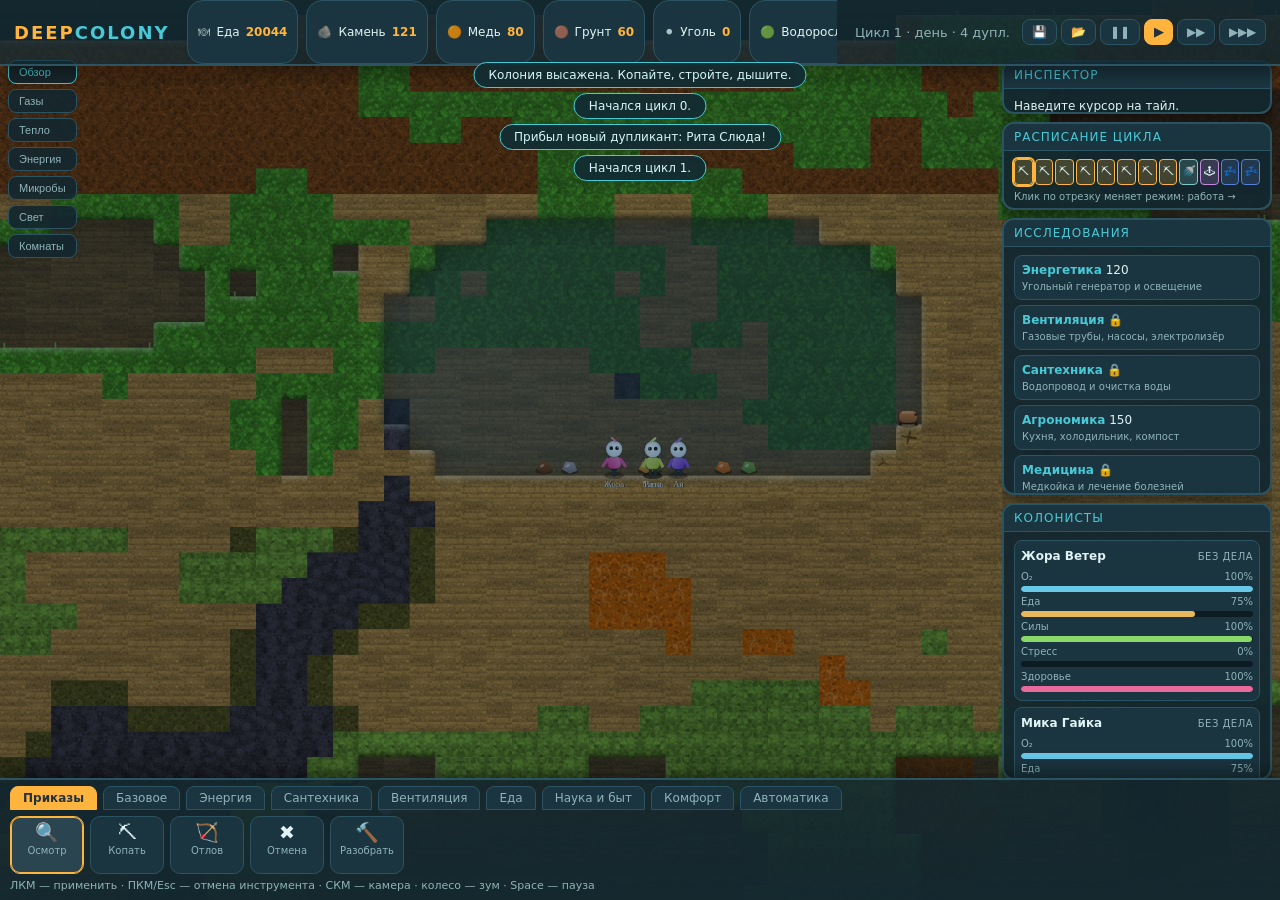
==== commit 878e05af: "Overhaul graphics and stop the UI panels from flickering Graphics: - Procedural material textures (g" ====
--- a/deepcolony.html
+++ b/deepcolony.html
@@ -95,6 +95,7 @@
   border-radius:16px;font-size:12px;animation:pop .25s ease}
 .alert.info{background:rgba(20,45,50,.95);border-color:var(--accent2);color:#d6f6fa}
 @keyframes pop{from{opacity:0;transform:translateY(-6px)}to{opacity:1}}
+.alert.fade{opacity:0;transform:translateY(-4px);transition:opacity .35s ease,transform .35s ease}
 
 /* исследования и приоритеты */
 .tech{border:1px solid var(--edge);border-radius:8px;padding:5px 7px;margin-bottom:5px;background:var(--panel2);cursor:pointer}
@@ -325,13 +326,13 @@
 // ---------------------------------------------------------------- материалы
 const MATS = [
   null, // 0 — пустота (газ)
-  { id: 1, name: 'Грунт',        color: '#6d4a2f', color2: '#553823', hard: 1.0, yield: 'dirt',   amount: 8,  heat: 25 },
-  { id: 2, name: 'Песчаник',     color: '#9a8560', color2: '#7a684a', hard: 1.6, yield: 'stone',  amount: 10, heat: 22 },
-  { id: 3, name: 'Гранит',       color: '#7b8592', color2: '#5e6773', hard: 2.8, yield: 'stone',  amount: 14, heat: 20 },
+  { id: 1, name: 'Грунт',        color: '#7c5230', color2: '#573720', hard: 1.0, yield: 'dirt',   amount: 8,  heat: 25 },
+  { id: 2, name: 'Песчаник',     color: '#ab9060', color2: '#836c44', hard: 1.6, yield: 'stone',  amount: 10, heat: 22 },
+  { id: 3, name: 'Гранит',       color: '#78879b', color2: '#566072', hard: 2.8, yield: 'stone',  amount: 14, heat: 20 },
   { id: 4, name: 'Угольный пласт', color: '#3a3a40', color2: '#26262b', hard: 2.0, yield: 'coal', amount: 10, heat: 21 },
-  { id: 5, name: 'Медная руда',  color: '#b4703c', color2: '#8c5329', hard: 2.4, yield: 'copper', amount: 10, heat: 21 },
-  { id: 6, name: 'Лёд',          color: '#a8dced', color2: '#7fc0d6', hard: 0.7, yield: 'ice',    amount: 8,  heat: -8 },
-  { id: 7, name: 'Водорослевый нарост', color: '#5d8f4e', color2: '#436b38', hard: 1.1, yield: 'algae', amount: 8, heat: 23 },
+  { id: 5, name: 'Медная руда',  color: '#c0752f', color2: '#8e5020', hard: 2.4, yield: 'copper', amount: 10, heat: 21 },
+  { id: 6, name: 'Лёд',          color: '#a6e2f5', color2: '#74c2dc', hard: 0.7, yield: 'ice',    amount: 8,  heat: -8 },
+  { id: 7, name: 'Водорослевый нарост', color: '#5e9c46', color2: '#3f6f32', hard: 1.1, yield: 'algae', amount: 8, heat: 23 },
   { id: 8, name: 'Абиссалит',    color: '#4b4258', color2: '#372f42', hard: Infinity, yield: null, amount: 0, heat: 18 },
   { id: 9, name: 'Слизь',        color: '#6f8f4a', color2: '#55703a', hard: 0.9, yield: 'slime',  amount: 8,  heat: 26, germs: 'slimelung' },
   { id: 10, name: 'Загрязнённый грунт', color: '#5a5a33', color2: '#444427', hard: 1.0, yield: 'pdirt', amount: 8, heat: 24, germs: 'food' },
@@ -382,12 +383,19 @@
     this.germs = new Float32Array(W * H);   // условные единицы микробов
     this.phase = new Float32Array(W * H);   // накопленный фазовый переход (таяние/замерзание), кг
     this.vents = [];
+    this.dirtyChunks = new Set();   // какие куски ландшафта перерисовать
     this.temp = new Float32Array(W * H);
     this.light = new Float32Array(W * H);
     this.generate();
   }
 
   idx(x, y) { return y * W + x; }
+  /** Пометить тайл как изменившийся — рендер перерисует его кусок карты. */
+  markDirty(x, y) {
+    const cx = x >> 4, cy = y >> 4;
+    for (let dx = -1; dx <= 1; dx++)
+      for (let dy = -1; dy <= 1; dy++) this.dirtyChunks.add(((cy + dy) << 8) | (cx + dx));
+  }
   /** Ключ в bdata: слой 0 — здание, 1/2/3 — провод/труба/вентиляция. */
   key(x, y, layer = 0) { return (y * W + x) * 8 + layer; }
   static layerOf(def) { return def.conduit ? LAYER[def.conduit] : 0; }
@@ -578,6 +586,7 @@
 
   place(x, y, def) {
     const i = this.idx(x, y);
+    this.markDirty(x, y);
     const layer = World.layerOf(def);
     if (def.conduit) this.cond[def.conduit][i] = def.id; else this.bid[i] = def.id;
     this.bdata.set(this.key(x, y, layer),
@@ -587,6 +596,7 @@
 
   removeBuilding(x, y, layer = 0) {
     const i = this.idx(x, y);
+    this.markDirty(x, y);
     const k = this.key(x, y, layer);
     const st = this.bdata.get(k);
     if (!st) return;
@@ -605,6 +615,7 @@
     const m = MATS[this.mat[i]];
     if (!m || m.hard === Infinity) return false;
     this.digProg[i] += work / m.hard;
+    this.markDirty(x, y);
     if (this.digProg[i] < 10) return false;
     this.mat[i] = 0;
     this.digProg[i] = 0;
@@ -833,6 +844,7 @@
           if (world.phase[i] >= ICE_MASS) {
             mat[i] = 0; world.digProg[i] = 0; world.phase[i] = 0;
             water[i] += ICE_MASS; temp[i] = 0;
+            world.markDirty(x, y);
           }
         } else if (world.phase[i] > 0) {
           world.phase[i] = Math.max(0, world.phase[i] - 5 * dt);  // подмерзает обратно
@@ -852,6 +864,7 @@
           temp[i] += frozen * L_FUSION / (water[i] * C_WATER + 1);
           if (world.phase[i] >= ICE_MASS * 0.8 && water[i] < 30 && !world.bid[i]) {
             mat[i] = 6; world.phase[i] = 0; water[i] = 0; temp[i] = Math.min(temp[i], -0.5);
+            world.markDirty(x, y);
             continue;
           }
         }
@@ -949,6 +962,118 @@
         light[j] = Math.min(1, light[j] + (1 - d / r) * 0.9);
       }
   }
+}
+
+// ===== path.js =====================================================
+// A* по тайлам: ходьба по полу, лазание по лестницам, падения.
+
+class Heap {
+  constructor() { this.a = []; }
+  get size() { return this.a.length; }
+  push(node, f) {
+    this.a.push({ node, f });
+    let i = this.a.length - 1;
+    while (i > 0) {
+      const p = (i - 1) >> 1;
+      if (this.a[p].f <= this.a[i].f) break;
+      [this.a[p], this.a[i]] = [this.a[i], this.a[p]]; i = p;
+    }
+  }
+  pop() {
+    const top = this.a[0], last = this.a.pop();
+    if (this.a.length) {
+      this.a[0] = last;
+      let i = 0;
+      for (;;) {
+        const l = i * 2 + 1, r = l + 1; let m = i;
+        if (l < this.a.length && this.a[l].f < this.a[m].f) m = l;
+        if (r < this.a.length && this.a[r].f < this.a[m].f) m = r;
+        if (m === i) break;
+        [this.a[m], this.a[i]] = [this.a[i], this.a[m]]; i = m;
+      }
+    }
+    return top.node;
+  }
+}
+
+/** Куда можно шагнуть из (x,y). cb(nx, ny, cost). */
+function neighbors(world, x, y, cb) {
+  const onFoot = world.standable(x, y) || world.climbable(x, y);
+  if (onFoot) {
+    for (const dx of [-1, 1]) {
+      const nx = x + dx;
+      if (world.solid(nx, y)) continue;
+      if (world.standable(nx, y) || world.climbable(nx, y)) { cb(nx, y, 1); continue; }
+      // подъём на ступеньку в один тайл — как дупликанты в ONI
+      if (world.solid(nx, y) && !world.solid(nx, y - 1) && !world.solid(x, y - 1)
+          && (world.standable(nx, y - 1) || world.climbable(nx, y - 1))) { cb(nx, y - 1, 1.4); continue; }
+      if (world.solid(nx, y)) continue;
+      // шаг в пустоту: падаем, если внизу есть куда приземлиться
+      let fy = y;
+      while (fy - y < 8 && !world.solid(nx, fy + 1) && !world.standable(nx, fy + 1)) fy++;
+      if (!world.solid(nx, fy + 1) || world.standable(nx, fy + 1)) {
+        if (world.standable(nx, fy + 1)) cb(nx, fy + 1, 1 + (fy - y) * 0.6);
+      }
+    }
+  }
+  if (world.climbable(x, y) && !world.solid(x, y - 1)) cb(x, y - 1, 1.3);
+  if (!world.solid(x, y + 1) && (world.climbable(x, y + 1) || world.standable(x, y + 1))) cb(x, y + 1, 1.1);
+}
+
+/**
+ * Путь от (sx,sy) до любой из целевых клеток.
+ * goals — Set индексов. Возвращает массив [{x,y}, ...] или null.
+ */
+function findPath(world, sx, sy, goals, limit = 7000) {
+  if (!goals || !goals.size) return null;
+  const start = sy * W + sx;
+  if (goals.has(start)) return [];
+  const came = new Map(), g = new Map();
+  const open = new Heap();
+  // эвристика — до ближайшей цели
+  let gx = 0, gy = 0, best = Infinity;
+  for (const gi of goals) {
+    const x = gi % W, y = (gi / W) | 0;
+    const d = Math.abs(x - sx) + Math.abs(y - sy);
+    if (d < best) { best = d; gx = x; gy = y; }
+  }
+  const h = (x, y) => Math.abs(x - gx) + Math.abs(y - gy);
+  g.set(start, 0);
+  open.push(start, h(sx, sy));
+  let visited = 0;
+
+  while (open.size) {
+    const cur = open.pop();
+    if (goals.has(cur)) {
+      const path = [];
+      let c = cur;
+      while (c !== start) { path.push({ x: c % W, y: (c / W) | 0 }); c = came.get(c); }
+      return path.reverse();
+    }
+    if (++visited > limit) break;
+    const cx = cur % W, cy = (cur / W) | 0, cg = g.get(cur);
+    neighbors(world, cx, cy, (nx, ny, cost) => {
+      const ni = ny * W + nx;
+      const ng = cg + cost;
+      if (g.has(ni) && g.get(ni) <= ng) return;
+      g.set(ni, ng); came.set(ni, cur);
+      open.push(ni, ng + h(nx, ny));
+    });
+  }
+  return null;
+}
+
+/** Клетки, из которых можно взаимодействовать с (x,y). */
+function accessCells(world, x, y, includeSelf = true) {
+  const out = new Set();
+  const add = (ax, ay) => {
+    if (!world.inside(ax, ay)) return;
+    if (world.standable(ax, ay) || world.climbable(ax, ay)) out.add(ay * W + ax);
+  };
+  if (includeSelf) add(x, y);
+  add(x - 1, y); add(x + 1, y); add(x, y - 1); add(x, y + 1);
+  add(x - 1, y - 1); add(x + 1, y - 1); add(x - 1, y + 1); add(x + 1, y + 1);
+  return out;
 }
 
 // ===== plants.js ===================================================
@@ -1008,116 +1133,237 @@
   return { ok: true, res, rate, plant: p };
 }
 
-// ===== path.js =====================================================
-// A* по тайлам: ходьба по полу, лазание по лестницам, падения.
-
-class Heap {
-  constructor() { this.a = []; }
-  get size() { return this.a.length; }
-  push(node, f) {
-    this.a.push({ node, f });
-    let i = this.a.length - 1;
-    while (i > 0) {
-      const p = (i - 1) >> 1;
-      if (this.a[p].f <= this.a[i].f) break;
-      [this.a[p], this.a[i]] = [this.a[i], this.a[p]]; i = p;
-    }
-  }
-  pop() {
-    const top = this.a[0], last = this.a.pop();
-    if (this.a.length) {
-      this.a[0] = last;
-      let i = 0;
-      for (;;) {
-        const l = i * 2 + 1, r = l + 1; let m = i;
-        if (l < this.a.length && this.a[l].f < this.a[m].f) m = l;
-        if (r < this.a.length && this.a[r].f < this.a[m].f) m = r;
-        if (m === i) break;
-        [this.a[m], this.a[i]] = [this.a[i], this.a[m]]; i = m;
-      }
-    }
-    return top.node;
-  }
-}
-
-/** Куда можно шагнуть из (x,y). cb(nx, ny, cost). */
-function neighbors(world, x, y, cb) {
-  const onFoot = world.standable(x, y) || world.climbable(x, y);
-  if (onFoot) {
-    for (const dx of [-1, 1]) {
-      const nx = x + dx;
-      if (world.solid(nx, y)) continue;
-      if (world.standable(nx, y) || world.climbable(nx, y)) { cb(nx, y, 1); continue; }
-      // подъём на ступеньку в один тайл — как дупликанты в ONI
-      if (world.solid(nx, y) && !world.solid(nx, y - 1) && !world.solid(x, y - 1)
-          && (world.standable(nx, y - 1) || world.climbable(nx, y - 1))) { cb(nx, y - 1, 1.4); continue; }
-      if (world.solid(nx, y)) continue;
-      // шаг в пустоту: падаем, если внизу есть куда приземлиться
-      let fy = y;
-      while (fy - y < 8 && !world.solid(nx, fy + 1) && !world.standable(nx, fy + 1)) fy++;
-      if (!world.solid(nx, fy + 1) || world.standable(nx, fy + 1)) {
-        if (world.standable(nx, fy + 1)) cb(nx, fy + 1, 1 + (fy - y) * 0.6);
-      }
-    }
-  }
-  if (world.climbable(x, y) && !world.solid(x, y - 1)) cb(x, y - 1, 1.3);
-  if (!world.solid(x, y + 1) && (world.climbable(x, y + 1) || world.standable(x, y + 1))) cb(x, y + 1, 1.1);
-}
-
-/**
- * Путь от (sx,sy) до любой из целевых клеток.
- * goals — Set индексов. Возвращает массив [{x,y}, ...] или null.
- */
-function findPath(world, sx, sy, goals, limit = 7000) {
-  if (!goals || !goals.size) return null;
-  const start = sy * W + sx;
-  if (goals.has(start)) return [];
-  const came = new Map(), g = new Map();
-  const open = new Heap();
-  // эвристика — до ближайшей цели
-  let gx = 0, gy = 0, best = Infinity;
-  for (const gi of goals) {
-    const x = gi % W, y = (gi / W) | 0;
-    const d = Math.abs(x - sx) + Math.abs(y - sy);
-    if (d < best) { best = d; gx = x; gy = y; }
-  }
-  const h = (x, y) => Math.abs(x - gx) + Math.abs(y - gy);
-  g.set(start, 0);
-  open.push(start, h(sx, sy));
-  let visited = 0;
-
-  while (open.size) {
-    const cur = open.pop();
-    if (goals.has(cur)) {
-      const path = [];
-      let c = cur;
-      while (c !== start) { path.push({ x: c % W, y: (c / W) | 0 }); c = came.get(c); }
-      return path.reverse();
-    }
-    if (++visited > limit) break;
-    const cx = cur % W, cy = (cur / W) | 0, cg = g.get(cur);
-    neighbors(world, cx, cy, (nx, ny, cost) => {
-      const ni = ny * W + nx;
-      const ng = cg + cost;
-      if (g.has(ni) && g.get(ni) <= ng) return;
-      g.set(ni, ng); came.set(ni, cur);
-      open.push(ni, ng + h(nx, ny));
-    });
+// ===== jobs.js =====================================================
+// Биржа работ: приказы копать/строить/таскать/собирать урожай/крутить генератор.
+
+
+
+const PLANT_NEEDS = Object.fromEntries(Object.entries(PLANTS).map(([k, p]) => [k, p.needs]));
+const PLANT_WATER = Object.fromEntries(Object.entries(PLANTS).map(([k, p]) => [k, p.water > 0]));
+
+const JOB_ORDER = ['operate', 'hunt', 'cook', 'research', 'supply', 'build', 'dig', 'harvest', 'deconstruct', 'haul'];
+
+/** Нужен ли оператор станку (кухня, лаборатория). */
+function needsOperator(st, game) {
+  if (st.def.manualWork === 'cook') return (st.store.food || 0) >= 5 && (st.store.meal || 0) < 40;
+  if (st.def.manualWork === 'research') return !!game.research && !!game.research.current;
+  return false;
+}
+const JOB_LABEL = {
+  operate: 'Генератор', supply: 'Подвоз', build: 'Стройка', dig: 'Копает',
+  harvest: 'Урожай', deconstruct: 'Разбор', haul: 'Переноска',
+  hunt: 'Охотится', eat: 'Ест', sleep: 'Спит', breathe: 'Задыхается', idle: 'Без дела', walk: 'Идёт',
+  cook: 'Готовит', research: 'Изучает', toilet: 'В уборной', wash: 'Моется', heal: 'Лечится', fun: 'Отдыхает',
+};
+
+class JobBoard {
+  constructor() { this.jobs = []; this.claimed = new Map(); this.bad = new Map(); }
+
+  /** Временно отложить невыполнимую задачу, чтобы не зацикливаться на ней. */
+  postpone(job, until) { if (job) this.bad.set(job.key, until); }
+
+  clearClaims(pawn) {
+    for (const [job, owner] of this.claimed) if (owner === pawn) this.claimed.delete(job);
+  }
+
+  rebuild(world, game) {
+    const jobs = [];
+    const { mat, dig, bdata, items } = world;
+
+    // 1. добыча
+    for (let i = 0; i < dig.length; i++) {
+      if (dig[i] && mat[i]) jobs.push({ type: 'dig', x: i % W, y: (i / W) | 0, key: 'dig' + i });
+    }
+
+    // 2. стройплощадки: подвоз материалов, затем работа
+    for (const [k, st] of bdata) {
+      const x = st.x, y = st.y;
+      if (st.remove) { jobs.push({ type: 'deconstruct', x, y, k, key: 'dec' + k }); continue; }
+      if (st.built) {
+        if (st.def.farm && st.growth >= 1) jobs.push({ type: 'harvest', x, y, k, key: 'hv' + k });
+        if (st.def.uses && (st.store[st.def.uses] || 0) < 20)
+          jobs.push({ type: 'supply', x, y, k, res: st.def.uses, amount: 20, key: 'sup' + k });
+        if (st.def.farm) {
+          const want = st.plant ? Object.keys(PLANT_NEEDS[st.plant] || { dirt: 1 })[0] : 'dirt';
+          if ((st.store[want] || 0) < 10) jobs.push({ type: 'supply', x, y, k, res: want, amount: 10, key: 'farm' + k });
+          if (st.plant && PLANT_WATER[st.plant] && (st.store.water || 0) < 5 && st.net?.liquid === -1)
+            jobs.push({ type: 'supply', x, y, k, res: 'ice', amount: 10, key: 'fw' + k });
+        }
+        if (st.def.manual && game.power.deficit > 0)
+          jobs.push({ type: 'operate', x, y, k, key: 'op' + k });
+        if (st.def.manualWork === 'cook' && (st.store.food || 0) < 40)
+          jobs.push({ type: 'supply', x, y, k, res: 'food', amount: 40, key: 'sfood' + k });
+        if (st.def.manualWork && st.powered !== false && needsOperator(st, game))
+          jobs.push({ type: st.def.manualWork, x, y, k, key: 'mw' + k });
+        continue;
+      }
+      let missing = null;
+      for (const [res, amt] of Object.entries(st.def.cost)) {
+        const have = st.delivered?.[res] || 0;
+        if (have < amt) { missing = { res, amount: amt - have }; break; }
+      }
+      if (missing) jobs.push({ type: 'supply', x, y, k, res: missing.res, amount: missing.amount, key: 'sup' + k, site: true });
+      else jobs.push({ type: 'build', x, y, k, key: 'bld' + k });
+    }
+
+    // 2.5 охота
+    for (const c of game.critters || []) {
+      if (c.hunted && !c.dead) jobs.push({ type: 'hunt', x: c.x, y: c.y, cid: c.id, key: 'hunt' + c.id });
+    }
+
+    // 3. переноска: кучи на полу → склад
+    for (const [i, pile] of items) {
+      const x = i % W, y = (i / W) | 0;
+      for (const [res, amt] of Object.entries(pile)) {
+        if (amt < 0.5) continue;
+        jobs.push({ type: 'haul', x, y, res, amount: amt, key: 'h' + i + res });
+      }
+    }
+
+    this.jobs = jobs;
+    const live = new Set(jobs.map(j => j.key));
+    for (const key of [...this.claimed.keys()]) if (!live.has(key)) this.claimed.delete(key);
+  }
+
+  /** Подобрать задачу для дупликанта: ближайшая доступная с учётом приоритетов. */
+  assign(world, pawn, game) {
+    const cands = this.jobs
+      .filter(j => {
+        const owner = this.claimed.get(j.key);
+        if (owner && owner !== pawn) return false;
+        const bad = this.bad.get(j.key);
+        if (bad !== undefined) { if (bad > game.time) return false; this.bad.delete(j.key); }
+        if (pawn.prioOf(j.type) <= 0) return false;
+        if (!stillValid(world, j)) return false;
+        if (j.type === 'haul' && !storageFor(world, j.res)) return false;
+        if ((j.type === 'supply' || j.type === 'build') && !supplyReady(world, j)) return false;
+        return true;
+      })
+      .map(j => ({
+        j,
+        rank: JOB_ORDER.indexOf(j.type) - pawn.prioOf(j.type) * 3,
+        d: Math.abs(j.x - pawn.x) + Math.abs(j.y - pawn.y),
+      }))
+      .sort((a, b) => (a.rank - b.rank) || (a.d - b.d))
+      .slice(0, 14);
+
+    for (const { j } of cands) {
+      const goals = accessCells(world, j.x, j.y, j.type !== 'dig');
+      const path = findPath(world, pawn.x, pawn.y, goals);
+      if (!path) continue;
+      this.claimed.set(j.key, pawn);
+      return { job: j, path };
+    }
+    return null;
+  }
+}
+
+/** Проверка задачи по актуальному состоянию мира (список работ обновляется не каждый кадр). */
+function stillValid(world, j) {
+  const i = j.y * W + j.x;
+  const st = j.k !== undefined ? world.bdata.get(j.k) : null;
+  switch (j.type) {
+    case 'dig': return !!world.mat[i] && !!world.dig[i];
+    case 'haul': return (world.items.get(i)?.[j.res] || 0) > 0.4;
+    case 'build': return !!st && !st.built && !st.remove;
+    case 'deconstruct': return !!st && !!st.remove;
+    case 'harvest': return !!st && st.built && st.growth >= 1;
+    case 'operate': return !!st && st.built;
+    case 'cook': return !!st && st.built && (st.store.food || 0) >= 5;
+    case 'research': return !!st && st.built;
+    case 'supply': {
+      if (!st) return false;
+      if (!st.built) {
+        if (j.site === undefined && !st.def.uses && !st.def.farm) return false;
+        const need = st.def.cost[j.res] || 0;
+        return (st.delivered?.[j.res] || 0) + 0.01 < need;
+      }
+      if (st.def.uses === j.res) return (st.store[j.res] || 0) < 20;
+      if (st.def.manualWork === 'cook' && j.res === 'food') return (st.store.food || 0) < 40;
+      if (st.def.farm) return (st.store[j.res] || 0) < 10;
+      return false;
+    }
+    case 'hunt': return true;
+    default: return true;
+  }
+}
+
+/** Есть ли где хранить ресурс. */
+function storageFor(world, res) {
+  const kind = storageKind(res);
+  for (const [i, st] of world.bdata) {
+    if (!st.built || st.def.store !== kind) continue;
+    const used = Object.values(st.store).reduce((a, b) => a + b, 0);
+    if (used < st.def.cap) return st;
   }
   return null;
 }
 
-/** Клетки, из которых можно взаимодействовать с (x,y). */
-function accessCells(world, x, y, includeSelf = true) {
-  const out = new Set();
-  const add = (ax, ay) => {
-    if (!world.inside(ax, ay)) return;
-    if (world.standable(ax, ay) || world.climbable(ax, ay)) out.add(ay * W + ax);
-  };
-  if (includeSelf) add(x, y);
-  add(x - 1, y); add(x + 1, y); add(x, y - 1); add(x, y + 1);
-  add(x - 1, y - 1); add(x + 1, y - 1); add(x - 1, y + 1); add(x + 1, y + 1);
-  return out;
+/** Есть ли откуда взять ресурс для подвоза. */
+function supplyReady(world, job) {
+  if (job.type === 'build') return true;
+  return !!findResource(world, job.res);
+}
+
+function storageKind(res) { return res === 'food' || res === 'meal' ? 'food' : 'mat'; }
+
+/** Источники ресурса, отсортированные по удалённости: склады и кучи на полу. */
+function findResources(world, res, near, limit = 8) {
+  const out = [];
+  for (const [, st] of world.bdata) {
+    if (!st.built || !st.store[res] || st.store[res] < 0.5) continue;
+    out.push({ x: st.x, y: st.y, from: st });
+  }
+  for (const [i, pile] of world.items) {
+    if (!pile[res] || pile[res] < 0.5) continue;
+    out.push({ x: i % W, y: (i / W) | 0, pileIdx: i });
+  }
+  if (near) out.sort((a, b) =>
+    (Math.abs(a.x - near.x) + Math.abs(a.y - near.y)) - (Math.abs(b.x - near.x) + Math.abs(b.y - near.y)));
+  return out.slice(0, limit);
+}
+
+/** Ближайший источник ресурса (без проверки достижимости). */
+function findResource(world, res, near) {
+  return findResources(world, res, near, 1)[0] || null;
+}
+
+/** Ближайший достижимый источник — с проверкой пути. */
+function reachableResource(world, res, pawn) {
+  for (const src of findResources(world, res, pawn)) {
+    const path = findPath(world, pawn.x, pawn.y, accessCells(world, src.x, src.y));
+    if (path) return { src, path };
+  }
+  return null;
+}
+
+/** Ближайший достижимый склад для ресурса. */
+function reachableStorage(world, res, pawn) {
+  const kind = res === 'food' || res === 'meal' ? 'food' : 'mat';
+  const bins = [];
+  for (const [, st] of world.bdata) {
+    if (!st.built || st.def.store !== kind) continue;
+    const used = Object.values(st.store).reduce((a, b) => a + b, 0);
+    if (used < st.def.cap) bins.push(st);
+  }
+  bins.sort((a, b) => (Math.abs(a.x - pawn.x) + Math.abs(a.y - pawn.y)) - (Math.abs(b.x - pawn.x) + Math.abs(b.y - pawn.y)));
+  for (const bin of bins.slice(0, 6)) {
+    const path = findPath(world, pawn.x, pawn.y, accessCells(world, bin.x, bin.y));
+    if (path) return { bin, path };
+  }
+  return null;
+}
+
+/** Сколько всего ресурса на складах и на полу. */
+function countResource(world, res) {
+  let n = 0;
+  for (const [, st] of world.bdata) if (st.built && st.store[res]) n += st.store[res];
+  for (const [, pile] of world.items) if (pile[res]) n += pile[res];
+  return n;
+}
+
+function buildingCostText(def) {
+  return Object.entries(def.cost).map(([r, a]) => `${a} ${r}`).join(', ');
 }
 
 // ===== network.js ==================================================
@@ -1227,569 +1473,6 @@
   }
 }
 
-// ===== research.js =================================================
-// Дерево исследований: открывает постройки, изучается в лаборатории.
-const TECHS = [
-  { key: 'power1', name: 'Энергетика',   cost: 120, req: [],          unlock: ['coalgen', 'lamp'],                     desc: 'Угольный генератор и освещение' },
-  { key: 'air1',   name: 'Вентиляция',   cost: 180, req: ['power1'],  unlock: ['gpipe', 'gpump', 'gvent', 'skimmer', 'electro'], desc: 'Газовые трубы, насосы, электролизёр' },
-  { key: 'plumb1', name: 'Сантехника',   cost: 180, req: ['power1'],  unlock: ['lpipe', 'lpump', 'lvent', 'sieve', 'shower'],    desc: 'Водопровод и очистка воды' },
-  { key: 'food1',  name: 'Агрономика',   cost: 150, req: [],          unlock: ['grill', 'ration', 'compost'],          desc: 'Кухня, холодильник, компост' },
-  { key: 'med1',   name: 'Медицина',     cost: 240, req: ['food1'],   unlock: ['medcot'],                              desc: 'Медкойка и лечение болезней' },
-  { key: 'rec1',   name: 'Досуг',        cost: 220, req: ['power1'],  unlock: ['arcade'],                              desc: 'Развлечения снижают стресс' },
-  { key: 'auto1',  name: 'Автоматика',   cost: 260, req: ['power1'],  unlock: ['awire', 'tsensor', 'psensor', 'wsensor', 'switch'], desc: 'Датчики и логические провода' },
-  { key: 'ranch1', name: 'Ранчо',        cost: 260, req: ['food1'],   unlock: ['feeder'],                              desc: 'Приручение хатчей' },
-];
-
-class Research {
-  constructor(game) {
-    this.game = game;
-    this.done = new Set();
-    this.current = null;
-    this.progress = 0;
-  }
-
-  available() {
-    return TECHS.filter(t => !this.done.has(t.key) && t.req.every(r => this.done.has(r)));
-  }
-
-  select(key) {
-    const t = TECHS.find(x => x.key === key);
-    if (!t || this.done.has(key)) return;
-    if (this.current?.key !== key) this.progress = 0;
-    this.current = t;
-  }
-
-  /** true — тема завершена (работа оператора окончена). */
-  check() {
-    if (!this.current) return true;
-    if (this.progress < this.current.cost) return false;
-    this.done.add(this.current.key);
-    this.game.alert(`Исследовано: ${this.current.name}!`, true);
-    for (const p of this.game.pawns) p.remember('newTech');
-    this.current = null;
-    this.progress = 0;
-    return true;
-  }
-
-  unlocked(def) { return !def.tech || this.done.has(def.tech); }
-}
-
-// ===== schedule.js =================================================
-// Расписание колонии: цикл делится на 12 отрезков со своим режимом.
-const BLOCKS = {
-  work:  { name: 'Работа',  color: '#ffb43d', icon: '⛏' },
-  rec:   { name: 'Досуг',   color: '#c58ae0', icon: '🕹' },
-  bath:  { name: 'Гигиена', color: '#7ec8c8', icon: '🚿' },
-  sleep: { name: 'Сон',     color: '#5a7fd6', icon: '💤' },
-};
-
-class Schedule {
-  constructor() {
-    this.slots = ['work', 'work', 'work', 'work', 'work', 'work', 'work', 'work',
-      'bath', 'rec', 'sleep', 'sleep'];
-  }
-  at(cycleT) { return this.slots[Math.min(11, Math.floor(cycleT * 12))]; }
-  cycle(idx) {
-    const keys = Object.keys(BLOCKS);
-    this.slots[idx] = keys[(keys.indexOf(this.slots[idx]) + 1) % keys.length];
-  }
-}
-
-// ===== social.js ===================================================
-// Психология и социум: мнения друг о друге, разговоры, ссоры, воспоминания.
-const CHAT_RANGE = 3;
-
-const THOUGHTS = {
-  chat:       { text: 'Приятная беседа',      value: +6,  dur: 240 },
-  argue:      { text: 'Поссорился',           value: -10, dur: 300 },
-  friendDied: { text: 'Погиб друг',           value: -30, dur: 900 },
-  ateGood:    { text: 'Вкусно поел',          value: +8,  dur: 200 },
-  ateSame:    { text: 'Надоела одна и та же еда', value: -6, dur: 300 },
-  slept:      { text: 'Выспался',             value: +6,  dur: 200 },
-  sleptFloor: { text: 'Спал на полу',         value: -8,  dur: 300 },
-  newTech:    { text: 'Прорыв в науке',       value: +6,  dur: 300 },
-  scalded:    { text: 'Ошпарился',            value: -12, dur: 240 },
-  fell:       { text: 'Больно упал',          value: -8,  dur: 200 },
-};
-
-/** Разговоры и отношения: раз в несколько секунд ищем соседей. */
-function stepSocial(game, dt) {
-  const pawns = game.pawns;
-  for (let a = 0; a < pawns.length; a++) {
-    for (let b = a + 1; b < pawns.length; b++) {
-      const p = pawns[a], q = pawns[b];
-      if (Math.abs(p.x - q.x) + Math.abs(p.y - q.y) > CHAT_RANGE) continue;
-      if (p.task === 'sleep' || q.task === 'sleep') continue;
-      if (Math.random() > 0.35 * dt) continue;
-
-      const chemistry = (p.mood + q.mood) / 2 - 45 + (p.opinion(q) + q.opinion(p)) / 4;
-      const good = chemistry + (Math.random() - 0.5) * 40 > 0;
-      const delta = good ? 4 + Math.random() * 4 : -(4 + Math.random() * 6);
-      p.addOpinion(q, delta); q.addOpinion(p, delta);
-      p.remember(good ? 'chat' : 'argue'); q.remember(good ? 'chat' : 'argue');
-      if (!good && Math.abs(delta) > 8) {
-        p.stress = Math.min(100, p.stress + 6);
-        q.stress = Math.min(100, q.stress + 6);
-      }
-    }
-  }
-}
-
-function relationLabel(v) {
-  if (v > 60) return 'лучший друг';
-  if (v > 25) return 'друг';
-  if (v > -10) return 'знакомый';
-  if (v > -45) return 'неприязнь';
-  return 'враг';
-}
-
-// ===== rooms.js ====================================================
-// Комнаты: замкнутые помещения дают бонусы к настроению, как в ONI.
-
-const MAX_ROOM = 120;
-
-const ROOM_TYPES = [
-  { key: 'bedroom', name: 'Спальня',  need: st => st.def.sleep,  bonus: 8 },
-  { key: 'mess',    name: 'Столовая', need: st => st.def.eat,    bonus: 6 },
-  { key: 'latrine', name: 'Санузел',  need: st => st.def.toilet, bonus: 4 },
-  { key: 'rec',     name: 'Зона отдыха', need: st => st.def.fun, bonus: 6 },
-  { key: 'lab',     name: 'Лаборатория', need: st => st.def.manualWork === 'research', bonus: 3 },
-];
-
-/** Найти замкнутые помещения и приписать их постройкам. */
-function findRooms(world) {
-  const seen = new Uint8Array(W * H);
-  const rooms = [];
-  for (const [, st] of world.bdata) {
-    if (!st.built || st.def.conduit) continue;
-    const start = st.y * W + st.x;
-    if (seen[start]) continue;
-    const tiles = [];
-    const stack = [start];
-    seen[start] = 1;
-    let sealed = true;
-    while (stack.length) {
-      const c = stack.pop();
-      tiles.push(c);
-      if (tiles.length > MAX_ROOM) { sealed = false; break; }
-      const cx = c % W, cy = (c / W) | 0;
-      for (const [dx, dy] of [[1, 0], [-1, 0], [0, 1], [0, -1]]) {
-        const nx = cx + dx, ny = cy + dy;
-        if (nx < 1 || ny < 1 || nx >= W - 1 || ny >= H - 1) { sealed = false; continue; }
-        const n = ny * W + nx;
-        if (world.gasBlocked(n)) continue;       // стена, плитка или дверь — граница
-        if (seen[n]) continue;
-        seen[n] = 1; stack.push(n);
-      }
-    }
-    if (!sealed) continue;
-    const set = new Set(tiles);
-    const inside = [];
-    for (const [, s2] of world.bdata) if (s2.built && set.has(s2.y * W + s2.x)) inside.push(s2);
-    const type = ROOM_TYPES.find(t => inside.some(t.need));
-    if (!type) continue;
-    const decor = inside.reduce((a, b) => a + (b.def.decor || 0), 0);
-    const room = { type: type.key, name: type.name, bonus: type.bonus + Math.min(8, decor), tiles: set, buildings: inside };
-    for (const s2 of inside) s2.room = room;
-    rooms.push(room);
-  }
-  return rooms;
-}
-
-function roomAt(rooms, x, y) {
-  const i = y * W + x;
-  return rooms.find(r => r.tiles.has(i)) || null;
-}
-
-// ===== critters.js =================================================
-// Живность: хатчи грызут породу и дают уголь, пуфты чистят воздух, паку живут в воде.
-
-const SPECIES = {
-  hatch: {
-    name: 'Хатч', icon: '🐗', color: '#b0784a', habitat: 'ground',
-    eats: ['stone', 'coal', 'copper', 'dirt'], drops: 'coal', dropAmt: 8,
-    meat: 30, eatRate: 6, hungerMax: 1200, breedAt: 900, life: 3000,
-  },
-  puft: {
-    name: 'Пуфт', icon: '🫧', color: '#c9a2d8', habitat: 'air',
-    gas: 'co2', drops: 'slime', dropAmt: 4,
-    meat: 12, eatRate: 0.05, hungerMax: 900, breedAt: 700, life: 2400,
-  },
-  pacu: {
-    name: 'Паку', icon: '🐟', color: '#6fb6c8', habitat: 'water',
-    eats: ['algae'], drops: null, dropAmt: 0,
-    meat: 25, eatRate: 4, hungerMax: 1000, breedAt: 800, life: 2600,
-  },
-};
-
-let CID = 1;
-
-class Critter {
-  constructor(species, x, y) {
-    this.id = CID++;
-    this.sp = species;
-    this.def = SPECIES[species];
-    this.x = x; this.y = y; this.px = x; this.py = y;
-    this.hunger = this.def.hungerMax * 0.6;
-    this.age = 0; this.digest = 0; this.dir = Math.random() < 0.5 ? -1 : 1;
-    this.hunted = false; this.tame = 0; this.dead = false;
-  }
-
-  update(world, game, dt) {
-    this.age += dt;
-    this.hunger -= this.def.eatRate * 0.25 * dt;
-    const i = this.y * W + this.x;
-
-    // среда обитания
-    if (this.def.habitat === 'water' && world.water[i] < 100) { this.health = -1; }
-    if (this.def.habitat === 'ground' && world.water[i] > 500) this.hunger -= 20 * dt;
-
-    // питание
-    if (this.def.gas) {
-      const g = world[this.def.gas];
-      if (g[i] > 0.02) {
-        const eat = Math.min(g[i], this.def.eatRate * dt);
-        g[i] -= eat; this.hunger = Math.min(this.def.hungerMax, this.hunger + eat * 400);
-        world.o2[i] += eat * 0.3;
-        this.digest += eat * 100;
-      }
-    } else {
-      const pile = world.items.get(i);
-      if (pile) {
-        for (const res of this.def.eats) {
-          if (!pile[res]) continue;
-          const eat = world.takeItem(i, res, this.def.eatRate * dt);
-          this.hunger = Math.min(this.def.hungerMax, this.hunger + eat * 20);
-          this.digest += eat;
-          break;
-        }
-      } else if (this.sp === 'hatch' && Math.random() < 0.02 * dt * 60) {
-        // грызёт стену рядом
-        for (const [dx, dy] of [[this.dir, 0], [0, 1]]) {
-          const nx = this.x + dx, ny = this.y + dy;
-          if (world.matAt(nx, ny) && world.matAt(nx, ny) !== 8 && world.mine(nx, ny, 3)) break;
-        }
-      }
-    }
-
-    // кормушка: прирученные звери едят из неё и дают больше продукта
-    if (!this.def.gas) {
-      for (const [, st] of world.bdata) {
-        if (!st.built || !st.def.feeder) continue;
-        if (Math.abs(st.x - this.x) + Math.abs(st.y - this.y) > 4) continue;
-        const food = st.store[st.def.uses] || 0;
-        if (food <= 0) continue;
-        const eat = Math.min(food, this.def.eatRate * dt);
-        st.store[st.def.uses] -= eat;
-        this.hunger = Math.min(this.def.hungerMax, this.hunger + eat * 25);
-        this.digest += eat * 1.5;
-        this.tame = Math.min(1, this.tame + 0.02 * dt);
-        break;
-      }
-    }
-
-    // продукт жизнедеятельности
-    if (this.digest > 12) {
-      this.digest = 0;
-      if (this.def.drops) world.addItem(this.x, this.y, this.def.drops, this.def.dropAmt * (1 + this.tame));
-    }
-
-    // размножение
-    if (this.hunger > this.def.breedAt && this.age > 200 && Math.random() < 0.004 * dt) {
-      if (game.critters.length < 40) {
-        game.critters.push(new Critter(this.sp, this.x, this.y));
-        this.hunger *= 0.6;
-      }
-    }
-
-    // смерть
-    if (this.hunger <= 0 || this.age > this.def.life || this.health === -1) {
-      this.dead = true;
-      world.addItem(this.x, this.y, 'food', this.def.meat * 0.5);
-      return;
-    }
-
-    this.move(world, dt);
-  }
-
-  move(world, dt) {
-    const speed = this.def.habitat === 'air' ? 1.2 : this.def.habitat === 'water' ? 1.6 : 1.8;
-    if (Math.random() < 0.6 * dt) this.dir = -this.dir;
-
-    if (this.def.habitat === 'ground') {
-      const nx = this.x + this.dir;
-      if (!world.solid(nx, this.y) && world.standable(nx, this.y)) this.x = nx;
-      else if (!world.solid(nx, this.y - 1) && world.standable(nx, this.y - 1)) { this.x = nx; this.y--; }
-      else this.dir = -this.dir;
-      while (!world.standable(this.x, this.y) && !world.solid(this.x, this.y + 1) && this.y < H - 2) this.y++;
-    } else if (this.def.habitat === 'air') {
-      const nx = this.x + this.dir, ny = this.y + (Math.random() < 0.5 ? -1 : 1);
-      if (!world.solid(nx, this.y)) this.x = nx;
-      if (!world.solid(this.x, ny) && ny > 1 && ny < H - 1) this.y = ny;
-    } else {
-      const nx = this.x + this.dir, ny = this.y + (Math.random() < 0.5 ? -1 : 1);
-      if (world.water[this.y * W + nx] > 200 && !world.solid(nx, this.y)) this.x = nx;
-      if (world.water[ny * W + this.x] > 200 && !world.solid(this.x, ny)) this.y = ny;
-    }
-    this.px += (this.x - this.px) * Math.min(1, dt * 6);
-    this.py += (this.y - this.py) * Math.min(1, dt * 6);
-  }
-}
-
-/** Заселение мира при генерации. */
-function populate(world, rng) {
-  const out = [];
-  const tryPlace = (sp, cond) => {
-    for (let t = 0; t < 600; t++) {
-      const x = 2 + Math.floor(rng() * (W - 4));
-      const y = Math.floor(H * 0.25 + rng() * H * 0.7);
-      const i = y * W + x;
-      if (world.mat[i]) continue;
-      if (!cond(world, x, y, i)) continue;
-      out.push(new Critter(sp, x, y));
-      return true;
-    }
-    return false;
-  };
-  for (let n = 0; n < 8; n++) tryPlace('hatch', (w, x, y) => w.standable(x, y) && w.water[y * W + x] < 50);
-  for (let n = 0; n < 5; n++) tryPlace('puft', (w, x, y, i) => w.co2[i] > 0.05 && w.water[i] < 20);
-  for (let n = 0; n < 6; n++) tryPlace('pacu', (w, x, y, i) => w.water[i] > 500);
-  return out;
-}
-
-// ===== jobs.js =====================================================
-// Биржа работ: приказы копать/строить/таскать/собирать урожай/крутить генератор.
-
-
-
-const PLANT_NEEDS = Object.fromEntries(Object.entries(PLANTS).map(([k, p]) => [k, p.needs]));
-const PLANT_WATER = Object.fromEntries(Object.entries(PLANTS).map(([k, p]) => [k, p.water > 0]));
-
-const JOB_ORDER = ['operate', 'hunt', 'cook', 'research', 'supply', 'build', 'dig', 'harvest', 'deconstruct', 'haul'];
-
-/** Нужен ли оператор станку (кухня, лаборатория). */
-function needsOperator(st, game) {
-  if (st.def.manualWork === 'cook') return (st.store.food || 0) >= 5 && (st.store.meal || 0) < 40;
-  if (st.def.manualWork === 'research') return !!game.research && !!game.research.current;
-  return false;
-}
-const JOB_LABEL = {
-  operate: 'Генератор', supply: 'Подвоз', build: 'Стройка', dig: 'Копает',
-  harvest: 'Урожай', deconstruct: 'Разбор', haul: 'Переноска',
-  hunt: 'Охотится', eat: 'Ест', sleep: 'Спит', breathe: 'Задыхается', idle: 'Без дела', walk: 'Идёт',
-  cook: 'Готовит', research: 'Изучает', toilet: 'В уборной', wash: 'Моется', heal: 'Лечится', fun: 'Отдыхает',
-};
-
-class JobBoard {
-  constructor() { this.jobs = []; this.claimed = new Map(); this.bad = new Map(); }
-
-  /** Временно отложить невыполнимую задачу, чтобы не зацикливаться на ней. */
-  postpone(job, until) { if (job) this.bad.set(job.key, until); }
-
-  clearClaims(pawn) {
-    for (const [job, owner] of this.claimed) if (owner === pawn) this.claimed.delete(job);
-  }
-
-  rebuild(world, game) {
-    const jobs = [];
-    const { mat, dig, bdata, items } = world;
-
-    // 1. добыча
-    for (let i = 0; i < dig.length; i++) {
-      if (dig[i] && mat[i]) jobs.push({ type: 'dig', x: i % W, y: (i / W) | 0, key: 'dig' + i });
-    }
-
-    // 2. стройплощадки: подвоз материалов, затем работа
-    for (const [k, st] of bdata) {
-      const x = st.x, y = st.y;
-      if (st.remove) { jobs.push({ type: 'deconstruct', x, y, k, key: 'dec' + k }); continue; }
-      if (st.built) {
-        if (st.def.farm && st.growth >= 1) jobs.push({ type: 'harvest', x, y, k, key: 'hv' + k });
-        if (st.def.uses && (st.store[st.def.uses] || 0) < 20)
-          jobs.push({ type: 'supply', x, y, k, res: st.def.uses, amount: 20, key: 'sup' + k });
-        if (st.def.farm) {
-          const want = st.plant ? Object.keys(PLANT_NEEDS[st.plant] || { dirt: 1 })[0] : 'dirt';
-          if ((st.store[want] || 0) < 10) jobs.push({ type: 'supply', x, y, k, res: want, amount: 10, key: 'farm' + k });
-          if (st.plant && PLANT_WATER[st.plant] && (st.store.water || 0) < 5 && st.net?.liquid === -1)
-            jobs.push({ type: 'supply', x, y, k, res: 'ice', amount: 10, key: 'fw' + k });
-        }
-        if (st.def.manual && game.power.deficit > 0)
-          jobs.push({ type: 'operate', x, y, k, key: 'op' + k });
-        if (st.def.manualWork === 'cook' && (st.store.food || 0) < 40)
-          jobs.push({ type: 'supply', x, y, k, res: 'food', amount: 40, key: 'sfood' + k });
-        if (st.def.manualWork && st.powered !== false && needsOperator(st, game))
-          jobs.push({ type: st.def.manualWork, x, y, k, key: 'mw' + k });
-        continue;
-      }
-      let missing = null;
-      for (const [res, amt] of Object.entries(st.def.cost)) {
-        const have = st.delivered?.[res] || 0;
-        if (have < amt) { missing = { res, amount: amt - have }; break; }
-      }
-      if (missing) jobs.push({ type: 'supply', x, y, k, res: missing.res, amount: missing.amount, key: 'sup' + k, site: true });
-      else jobs.push({ type: 'build', x, y, k, key: 'bld' + k });
-    }
-
-    // 2.5 охота
-    for (const c of game.critters || []) {
-      if (c.hunted && !c.dead) jobs.push({ type: 'hunt', x: c.x, y: c.y, cid: c.id, key: 'hunt' + c.id });
-    }
-
-    // 3. переноска: кучи на полу → склад
-    for (const [i, pile] of items) {
-      const x = i % W, y = (i / W) | 0;
-      for (const [res, amt] of Object.entries(pile)) {
-        if (amt < 0.5) continue;
-        jobs.push({ type: 'haul', x, y, res, amount: amt, key: 'h' + i + res });
-      }
-    }
-
-    this.jobs = jobs;
-    const live = new Set(jobs.map(j => j.key));
-    for (const key of [...this.claimed.keys()]) if (!live.has(key)) this.claimed.delete(key);
-  }
-
-  /** Подобрать задачу для дупликанта: ближайшая доступная с учётом приоритетов. */
-  assign(world, pawn, game) {
-    const cands = this.jobs
-      .filter(j => {
-        const owner = this.claimed.get(j.key);
-        if (owner && owner !== pawn) return false;
-        const bad = this.bad.get(j.key);
-        if (bad !== undefined) { if (bad > game.time) return false; this.bad.delete(j.key); }
-        if (pawn.prioOf(j.type) <= 0) return false;
-        if (!stillValid(world, j)) return false;
-        if (j.type === 'haul' && !storageFor(world, j.res)) return false;
-        if ((j.type === 'supply' || j.type === 'build') && !supplyReady(world, j)) return false;
-        return true;
-      })
-      .map(j => ({
-        j,
-        rank: JOB_ORDER.indexOf(j.type) - pawn.prioOf(j.type) * 3,
-        d: Math.abs(j.x - pawn.x) + Math.abs(j.y - pawn.y),
-      }))
-      .sort((a, b) => (a.rank - b.rank) || (a.d - b.d))
-      .slice(0, 14);
-
-    for (const { j } of cands) {
-      const goals = accessCells(world, j.x, j.y, j.type !== 'dig');
-      const path = findPath(world, pawn.x, pawn.y, goals);
-      if (!path) continue;
-      this.claimed.set(j.key, pawn);
-      return { job: j, path };
-    }
-    return null;
-  }
-}
-
-/** Проверка задачи по актуальному состоянию мира (список работ обновляется не каждый кадр). */
-function stillValid(world, j) {
-  const i = j.y * W + j.x;
-  const st = j.k !== undefined ? world.bdata.get(j.k) : null;
-  switch (j.type) {
-    case 'dig': return !!world.mat[i] && !!world.dig[i];
-    case 'haul': return (world.items.get(i)?.[j.res] || 0) > 0.4;
-    case 'build': return !!st && !st.built && !st.remove;
-    case 'deconstruct': return !!st && !!st.remove;
-    case 'harvest': return !!st && st.built && st.growth >= 1;
-    case 'operate': return !!st && st.built;
-    case 'cook': return !!st && st.built && (st.store.food || 0) >= 5;
-    case 'research': return !!st && st.built;
-    case 'supply': {
-      if (!st) return false;
-      if (!st.built) {
-        if (j.site === undefined && !st.def.uses && !st.def.farm) return false;
-        const need = st.def.cost[j.res] || 0;
-        return (st.delivered?.[j.res] || 0) + 0.01 < need;
-      }
-      if (st.def.uses === j.res) return (st.store[j.res] || 0) < 20;
-      if (st.def.manualWork === 'cook' && j.res === 'food') return (st.store.food || 0) < 40;
-      if (st.def.farm) return (st.store[j.res] || 0) < 10;
-      return false;
-    }
-    case 'hunt': return true;
-    default: return true;
-  }
-}
-
-/** Есть ли где хранить ресурс. */
-function storageFor(world, res) {
-  const kind = storageKind(res);
-  for (const [i, st] of world.bdata) {
-    if (!st.built || st.def.store !== kind) continue;
-    const used = Object.values(st.store).reduce((a, b) => a + b, 0);
-    if (used < st.def.cap) return st;
-  }
-  return null;
-}
-
-/** Есть ли откуда взять ресурс для подвоза. */
-function supplyReady(world, job) {
-  if (job.type === 'build') return true;
-  return !!findResource(world, job.res);
-}
-
-function storageKind(res) { return res === 'food' || res === 'meal' ? 'food' : 'mat'; }
-
-/** Источники ресурса, отсортированные по удалённости: склады и кучи на полу. */
-function findResources(world, res, near, limit = 8) {
-  const out = [];
-  for (const [, st] of world.bdata) {
-    if (!st.built || !st.store[res] || st.store[res] < 0.5) continue;
-    out.push({ x: st.x, y: st.y, from: st });
-  }
-  for (const [i, pile] of world.items) {
-    if (!pile[res] || pile[res] < 0.5) continue;
-    out.push({ x: i % W, y: (i / W) | 0, pileIdx: i });
-  }
-  if (near) out.sort((a, b) =>
-    (Math.abs(a.x - near.x) + Math.abs(a.y - near.y)) - (Math.abs(b.x - near.x) + Math.abs(b.y - near.y)));
-  return out.slice(0, limit);
-}
-
-/** Ближайший источник ресурса (без проверки достижимости). */
-function findResource(world, res, near) {
-  return findResources(world, res, near, 1)[0] || null;
-}
-
-/** Ближайший достижимый источник — с проверкой пути. */
-function reachableResource(world, res, pawn) {
-  for (const src of findResources(world, res, pawn)) {
-    const path = findPath(world, pawn.x, pawn.y, accessCells(world, src.x, src.y));
-    if (path) return { src, path };
-  }
-  return null;
-}
-
-/** Ближайший достижимый склад для ресурса. */
-function reachableStorage(world, res, pawn) {
-  const kind = res === 'food' || res === 'meal' ? 'food' : 'mat';
-  const bins = [];
-  for (const [, st] of world.bdata) {
-    if (!st.built || st.def.store !== kind) continue;
-    const used = Object.values(st.store).reduce((a, b) => a + b, 0);
-    if (used < st.def.cap) bins.push(st);
-  }
-  bins.sort((a, b) => (Math.abs(a.x - pawn.x) + Math.abs(a.y - pawn.y)) - (Math.abs(b.x - pawn.x) + Math.abs(b.y - pawn.y)));
-  for (const bin of bins.slice(0, 6)) {
-    const path = findPath(world, pawn.x, pawn.y, accessCells(world, bin.x, bin.y));
-    if (path) return { bin, path };
-  }
-  return null;
-}
-
-/** Сколько всего ресурса на складах и на полу. */
-function countResource(world, res) {
-  let n = 0;
-  for (const [, st] of world.bdata) if (st.built && st.store[res]) n += st.store[res];
-  for (const [, pile] of world.items) if (pile[res]) n += pile[res];
-  return n;
-}
-
-function buildingCostText(def) {
-  return Object.entries(def.cost).map(([r, a]) => `${a} ${r}`).join(', ');
-}
-
 // ===== machines.js =================================================
 // Поведение машин: энергия по сетям, насосы, электролиз, очистка, генераторы.
 
@@ -2010,6 +1693,54 @@
 
     if (d.light) st.lit = st.powered;
   }
+}
+
+// ===== social.js ===================================================
+// Психология и социум: мнения друг о друге, разговоры, ссоры, воспоминания.
+const CHAT_RANGE = 3;
+
+const THOUGHTS = {
+  chat:       { text: 'Приятная беседа',      value: +6,  dur: 240 },
+  argue:      { text: 'Поссорился',           value: -10, dur: 300 },
+  friendDied: { text: 'Погиб друг',           value: -30, dur: 900 },
+  ateGood:    { text: 'Вкусно поел',          value: +8,  dur: 200 },
+  ateSame:    { text: 'Надоела одна и та же еда', value: -6, dur: 300 },
+  slept:      { text: 'Выспался',             value: +6,  dur: 200 },
+  sleptFloor: { text: 'Спал на полу',         value: -8,  dur: 300 },
+  newTech:    { text: 'Прорыв в науке',       value: +6,  dur: 300 },
+  scalded:    { text: 'Ошпарился',            value: -12, dur: 240 },
+  fell:       { text: 'Больно упал',          value: -8,  dur: 200 },
+};
+
+/** Разговоры и отношения: раз в несколько секунд ищем соседей. */
+function stepSocial(game, dt) {
+  const pawns = game.pawns;
+  for (let a = 0; a < pawns.length; a++) {
+    for (let b = a + 1; b < pawns.length; b++) {
+      const p = pawns[a], q = pawns[b];
+      if (Math.abs(p.x - q.x) + Math.abs(p.y - q.y) > CHAT_RANGE) continue;
+      if (p.task === 'sleep' || q.task === 'sleep') continue;
+      if (Math.random() > 0.35 * dt) continue;
+
+      const chemistry = (p.mood + q.mood) / 2 - 45 + (p.opinion(q) + q.opinion(p)) / 4;
+      const good = chemistry + (Math.random() - 0.5) * 40 > 0;
+      const delta = good ? 4 + Math.random() * 4 : -(4 + Math.random() * 6);
+      p.addOpinion(q, delta); q.addOpinion(p, delta);
+      p.remember(good ? 'chat' : 'argue'); q.remember(good ? 'chat' : 'argue');
+      if (!good && Math.abs(delta) > 8) {
+        p.stress = Math.min(100, p.stress + 6);
+        q.stress = Math.min(100, q.stress + 6);
+      }
+    }
+  }
+}
+
+function relationLabel(v) {
+  if (v > 60) return 'лучший друг';
+  if (v > 25) return 'друг';
+  if (v > -10) return 'знакомый';
+  if (v > -45) return 'неприязнь';
+  return 'враг';
 }
 
 // ===== pawn.js =====================================================
@@ -2448,8 +2179,14 @@
       steps.push({ go: path });
       steps.push({ act: (dt) => {
         if (!world.mat[job.y * W + job.x]) return true;
+        const mat = world.mat[job.y * W + job.x];
         const done = world.mine(job.x, job.y, this.workRate('dig') * dt * 4);
         this.gain('dig', dt);
+        this.dustAt = (this.dustAt || 0) - dt;
+        if (this.dustAt <= 0) {
+          this.dustAt = 0.22;
+          game.fx.push({ x: job.x, y: job.y, big: done, color: MATS[mat]?.color || '#c8b49a' });
+        }
         return done;
       }, label: 'dig' });
     } else if (job.type === 'build') {
@@ -2680,6 +2417,288 @@
   statusText() { return JOB_LABEL[this.task] || this.task; }
 }
 
+// ===== research.js =================================================
+// Дерево исследований: открывает постройки, изучается в лаборатории.
+const TECHS = [
+  { key: 'power1', name: 'Энергетика',   cost: 120, req: [],          unlock: ['coalgen', 'lamp'],                     desc: 'Угольный генератор и освещение' },
+  { key: 'air1',   name: 'Вентиляция',   cost: 180, req: ['power1'],  unlock: ['gpipe', 'gpump', 'gvent', 'skimmer', 'electro'], desc: 'Газовые трубы, насосы, электролизёр' },
+  { key: 'plumb1', name: 'Сантехника',   cost: 180, req: ['power1'],  unlock: ['lpipe', 'lpump', 'lvent', 'sieve', 'shower'],    desc: 'Водопровод и очистка воды' },
+  { key: 'food1',  name: 'Агрономика',   cost: 150, req: [],          unlock: ['grill', 'ration', 'compost'],          desc: 'Кухня, холодильник, компост' },
+  { key: 'med1',   name: 'Медицина',     cost: 240, req: ['food1'],   unlock: ['medcot'],                              desc: 'Медкойка и лечение болезней' },
+  { key: 'rec1',   name: 'Досуг',        cost: 220, req: ['power1'],  unlock: ['arcade'],                              desc: 'Развлечения снижают стресс' },
+  { key: 'auto1',  name: 'Автоматика',   cost: 260, req: ['power1'],  unlock: ['awire', 'tsensor', 'psensor', 'wsensor', 'switch'], desc: 'Датчики и логические провода' },
+  { key: 'ranch1', name: 'Ранчо',        cost: 260, req: ['food1'],   unlock: ['feeder'],                              desc: 'Приручение хатчей' },
+];
+
+class Research {
+  constructor(game) {
+    this.game = game;
+    this.done = new Set();
+    this.current = null;
+    this.progress = 0;
+  }
+
+  available() {
+    return TECHS.filter(t => !this.done.has(t.key) && t.req.every(r => this.done.has(r)));
+  }
+
+  select(key) {
+    const t = TECHS.find(x => x.key === key);
+    if (!t || this.done.has(key)) return;
+    if (this.current?.key !== key) this.progress = 0;
+    this.current = t;
+  }
+
+  /** true — тема завершена (работа оператора окончена). */
+  check() {
+    if (!this.current) return true;
+    if (this.progress < this.current.cost) return false;
+    this.done.add(this.current.key);
+    this.game.alert(`Исследовано: ${this.current.name}!`, true);
+    for (const p of this.game.pawns) p.remember('newTech');
+    this.current = null;
+    this.progress = 0;
+    return true;
+  }
+
+  unlocked(def) { return !def.tech || this.done.has(def.tech); }
+}
+
+// ===== schedule.js =================================================
+// Расписание колонии: цикл делится на 12 отрезков со своим режимом.
+const BLOCKS = {
+  work:  { name: 'Работа',  color: '#ffb43d', icon: '⛏' },
+  rec:   { name: 'Досуг',   color: '#c58ae0', icon: '🕹' },
+  bath:  { name: 'Гигиена', color: '#7ec8c8', icon: '🚿' },
+  sleep: { name: 'Сон',     color: '#5a7fd6', icon: '💤' },
+};
+
+class Schedule {
+  constructor() {
+    this.slots = ['work', 'work', 'work', 'work', 'work', 'work', 'work', 'work',
+      'bath', 'rec', 'sleep', 'sleep'];
+  }
+  at(cycleT) { return this.slots[Math.min(11, Math.floor(cycleT * 12))]; }
+  cycle(idx) {
+    const keys = Object.keys(BLOCKS);
+    this.slots[idx] = keys[(keys.indexOf(this.slots[idx]) + 1) % keys.length];
+  }
+}
+
+// ===== rooms.js ====================================================
+// Комнаты: замкнутые помещения дают бонусы к настроению, как в ONI.
+
+const MAX_ROOM = 120;
+
+const ROOM_TYPES = [
+  { key: 'bedroom', name: 'Спальня',  need: st => st.def.sleep,  bonus: 8 },
+  { key: 'mess',    name: 'Столовая', need: st => st.def.eat,    bonus: 6 },
+  { key: 'latrine', name: 'Санузел',  need: st => st.def.toilet, bonus: 4 },
+  { key: 'rec',     name: 'Зона отдыха', need: st => st.def.fun, bonus: 6 },
+  { key: 'lab',     name: 'Лаборатория', need: st => st.def.manualWork === 'research', bonus: 3 },
+];
+
+/** Найти замкнутые помещения и приписать их постройкам. */
+function findRooms(world) {
+  const seen = new Uint8Array(W * H);
+  const rooms = [];
+  for (const [, st] of world.bdata) {
+    if (!st.built || st.def.conduit) continue;
+    const start = st.y * W + st.x;
+    if (seen[start]) continue;
+    const tiles = [];
+    const stack = [start];
+    seen[start] = 1;
+    let sealed = true;
+    while (stack.length) {
+      const c = stack.pop();
+      tiles.push(c);
+      if (tiles.length > MAX_ROOM) { sealed = false; break; }
+      const cx = c % W, cy = (c / W) | 0;
+      for (const [dx, dy] of [[1, 0], [-1, 0], [0, 1], [0, -1]]) {
+        const nx = cx + dx, ny = cy + dy;
+        if (nx < 1 || ny < 1 || nx >= W - 1 || ny >= H - 1) { sealed = false; continue; }
+        const n = ny * W + nx;
+        if (world.gasBlocked(n)) continue;       // стена, плитка или дверь — граница
+        if (seen[n]) continue;
+        seen[n] = 1; stack.push(n);
+      }
+    }
+    if (!sealed) continue;
+    const set = new Set(tiles);
+    const inside = [];
+    for (const [, s2] of world.bdata) if (s2.built && set.has(s2.y * W + s2.x)) inside.push(s2);
+    const type = ROOM_TYPES.find(t => inside.some(t.need));
+    if (!type) continue;
+    const decor = inside.reduce((a, b) => a + (b.def.decor || 0), 0);
+    const room = { type: type.key, name: type.name, bonus: type.bonus + Math.min(8, decor), tiles: set, buildings: inside };
+    for (const s2 of inside) s2.room = room;
+    rooms.push(room);
+  }
+  return rooms;
+}
+
+function roomAt(rooms, x, y) {
+  const i = y * W + x;
+  return rooms.find(r => r.tiles.has(i)) || null;
+}
+
+// ===== critters.js =================================================
+// Живность: хатчи грызут породу и дают уголь, пуфты чистят воздух, паку живут в воде.
+
+const SPECIES = {
+  hatch: {
+    name: 'Хатч', icon: '🐗', color: '#b0784a', habitat: 'ground',
+    eats: ['stone', 'coal', 'copper', 'dirt'], drops: 'coal', dropAmt: 8,
+    meat: 30, eatRate: 6, hungerMax: 1200, breedAt: 900, life: 3000,
+  },
+  puft: {
+    name: 'Пуфт', icon: '🫧', color: '#c9a2d8', habitat: 'air',
+    gas: 'co2', drops: 'slime', dropAmt: 4,
+    meat: 12, eatRate: 0.05, hungerMax: 900, breedAt: 700, life: 2400,
+  },
+  pacu: {
+    name: 'Паку', icon: '🐟', color: '#6fb6c8', habitat: 'water',
+    eats: ['algae'], drops: null, dropAmt: 0,
+    meat: 25, eatRate: 4, hungerMax: 1000, breedAt: 800, life: 2600,
+  },
+};
+
+let CID = 1;
+
+class Critter {
+  constructor(species, x, y) {
+    this.id = CID++;
+    this.sp = species;
+    this.def = SPECIES[species];
+    this.x = x; this.y = y; this.px = x; this.py = y;
+    this.hunger = this.def.hungerMax * 0.6;
+    this.age = 0; this.digest = 0; this.dir = Math.random() < 0.5 ? -1 : 1;
+    this.hunted = false; this.tame = 0; this.dead = false;
+  }
+
+  update(world, game, dt) {
+    this.age += dt;
+    this.hunger -= this.def.eatRate * 0.25 * dt;
+    const i = this.y * W + this.x;
+
+    // среда обитания
+    if (this.def.habitat === 'water' && world.water[i] < 100) { this.health = -1; }
+    if (this.def.habitat === 'ground' && world.water[i] > 500) this.hunger -= 20 * dt;
+
+    // питание
+    if (this.def.gas) {
+      const g = world[this.def.gas];
+      if (g[i] > 0.02) {
+        const eat = Math.min(g[i], this.def.eatRate * dt);
+        g[i] -= eat; this.hunger = Math.min(this.def.hungerMax, this.hunger + eat * 400);
+        world.o2[i] += eat * 0.3;
+        this.digest += eat * 100;
+      }
+    } else {
+      const pile = world.items.get(i);
+      if (pile) {
+        for (const res of this.def.eats) {
+          if (!pile[res]) continue;
+          const eat = world.takeItem(i, res, this.def.eatRate * dt);
+          this.hunger = Math.min(this.def.hungerMax, this.hunger + eat * 20);
+          this.digest += eat;
+          break;
+        }
+      } else if (this.sp === 'hatch' && Math.random() < 0.02 * dt * 60) {
+        // грызёт стену рядом
+        for (const [dx, dy] of [[this.dir, 0], [0, 1]]) {
+          const nx = this.x + dx, ny = this.y + dy;
+          if (world.matAt(nx, ny) && world.matAt(nx, ny) !== 8 && world.mine(nx, ny, 3)) break;
+        }
+      }
+    }
+
+    // кормушка: прирученные звери едят из неё и дают больше продукта
+    if (!this.def.gas) {
+      for (const [, st] of world.bdata) {
+        if (!st.built || !st.def.feeder) continue;
+        if (Math.abs(st.x - this.x) + Math.abs(st.y - this.y) > 4) continue;
+        const food = st.store[st.def.uses] || 0;
+        if (food <= 0) continue;
+        const eat = Math.min(food, this.def.eatRate * dt);
+        st.store[st.def.uses] -= eat;
+        this.hunger = Math.min(this.def.hungerMax, this.hunger + eat * 25);
+        this.digest += eat * 1.5;
+        this.tame = Math.min(1, this.tame + 0.02 * dt);
+        break;
+      }
+    }
+
+    // продукт жизнедеятельности
+    if (this.digest > 12) {
+      this.digest = 0;
+      if (this.def.drops) world.addItem(this.x, this.y, this.def.drops, this.def.dropAmt * (1 + this.tame));
+    }
+
+    // размножение
+    if (this.hunger > this.def.breedAt && this.age > 200 && Math.random() < 0.004 * dt) {
+      if (game.critters.length < 40) {
+        game.critters.push(new Critter(this.sp, this.x, this.y));
+        this.hunger *= 0.6;
+      }
+    }
+
+    // смерть
+    if (this.hunger <= 0 || this.age > this.def.life || this.health === -1) {
+      this.dead = true;
+      world.addItem(this.x, this.y, 'food', this.def.meat * 0.5);
+      return;
+    }
+
+    this.move(world, dt);
+  }
+
+  move(world, dt) {
+    const speed = this.def.habitat === 'air' ? 1.2 : this.def.habitat === 'water' ? 1.6 : 1.8;
+    if (Math.random() < 0.6 * dt) this.dir = -this.dir;
+
+    if (this.def.habitat === 'ground') {
+      const nx = this.x + this.dir;
+      if (!world.solid(nx, this.y) && world.standable(nx, this.y)) this.x = nx;
+      else if (!world.solid(nx, this.y - 1) && world.standable(nx, this.y - 1)) { this.x = nx; this.y--; }
+      else this.dir = -this.dir;
+      while (!world.standable(this.x, this.y) && !world.solid(this.x, this.y + 1) && this.y < H - 2) this.y++;
+    } else if (this.def.habitat === 'air') {
+      const nx = this.x + this.dir, ny = this.y + (Math.random() < 0.5 ? -1 : 1);
+      if (!world.solid(nx, this.y)) this.x = nx;
+      if (!world.solid(this.x, ny) && ny > 1 && ny < H - 1) this.y = ny;
+    } else {
+      const nx = this.x + this.dir, ny = this.y + (Math.random() < 0.5 ? -1 : 1);
+      if (world.water[this.y * W + nx] > 200 && !world.solid(nx, this.y)) this.x = nx;
+      if (world.water[ny * W + this.x] > 200 && !world.solid(this.x, ny)) this.y = ny;
+    }
+    this.px += (this.x - this.px) * Math.min(1, dt * 6);
+    this.py += (this.y - this.py) * Math.min(1, dt * 6);
+  }
+}
+
+/** Заселение мира при генерации. */
+function populate(world, rng) {
+  const out = [];
+  const tryPlace = (sp, cond) => {
+    for (let t = 0; t < 600; t++) {
+      const x = 2 + Math.floor(rng() * (W - 4));
+      const y = Math.floor(H * 0.25 + rng() * H * 0.7);
+      const i = y * W + x;
+      if (world.mat[i]) continue;
+      if (!cond(world, x, y, i)) continue;
+      out.push(new Critter(sp, x, y));
+      return true;
+    }
+    return false;
+  };
+  for (let n = 0; n < 8; n++) tryPlace('hatch', (w, x, y) => w.standable(x, y) && w.water[y * W + x] < 50);
+  for (let n = 0; n < 5; n++) tryPlace('puft', (w, x, y, i) => w.co2[i] > 0.05 && w.water[i] < 20);
+  for (let n = 0; n < 6; n++) tryPlace('pacu', (w, x, y, i) => w.water[i] > 500);
+  return out;
+}
+
 // ===== game.js =====================================================
 // Игровой цикл: время, энергия, работа зданий, колонисты, события.
 
@@ -2707,6 +2726,7 @@
     this.time = 0; this.cycle = 1; this.cycleT = 0;
     this.speed = 1; this.selected = null; this.hover = null; this.drag = null;
     this.alerts = []; this.decor = 0;
+    this.fx = [];        // визуальные события для рендера (пыль, брызги)
     this.power = { gen: 0, demand: 0, deficit: 0, stored: 0, cap: 0 };
     this.nets = new Networks();
     this.research = new Research(this);
@@ -2916,6 +2936,8 @@
           const i = w.idx(x, y);
           if (!w.mat[i]) continue;
           w.mat[i] = 0; w.addItem(x, y, 'copper', 12); w.temp[i] += 120;
+          w.markDirty(x, y);
+          this.fx.push({ x, y, big: true, color: '#ffb46a' });
           break;
         }
       }
@@ -2983,133 +3005,246 @@
   }
 }
 
-// ===== save.js =====================================================
-// Сохранение и загрузка в localStorage. Большие массивы храним разрежённо.
-
-
-
-const KEY = 'deepcolony.save';
-const FLOATS = ['o2', 'co2', 'steam', 'h2', 'water', 'pwater', 'germs', 'temp', 'digProg'];
-const BYTES = ['mat', 'back', 'dig', 'bid'];
-
-const packSparse = (arr, round = 3) => {
-  const out = [];
-  const f = 10 ** round;
-  for (let i = 0; i < arr.length; i++) if (arr[i]) out.push(i, Math.round(arr[i] * f) / f);
-  return out;
-};
-const unpackSparse = (arr, into) => {
-  into.fill(0);
-  for (let i = 0; i < arr.length; i += 2) into[arr[i]] = arr[i + 1];
-  return into;
-};
-
-function serialize(game) {
-  const w = game.world;
-  const data = {
-    v: 1, seed: w.seed, time: game.time, cycle: game.cycle,
-    world: { floats: {}, bytes: {}, cond: {} },
-    items: [...w.items].map(([i, pile]) => [i, pile]),
-    vents: w.vents,
-    buildings: [...w.bdata.values()].map(st => ({
-      x: st.x, y: st.y, layer: st.layer || 0, key: st.def.key, built: st.built, prog: st.prog,
-      store: st.store, delivered: st.delivered, charge: st.charge, growth: st.growth,
-      planted: st.planted, plant: st.plant, remove: st.remove, on: st.on,
-      threshold: st.threshold, above: st.above,
-    })),
-    pawns: game.pawns.map(p => ({
-      name: p.name, x: p.x, y: p.y, oxygen: p.oxygen, calories: p.calories, stamina: p.stamina,
-      stress: p.stress, health: p.health, bladder: p.bladder, hygiene: p.hygiene, fun: p.fun,
-      mood: p.mood, skills: p.skills, xp: p.xp, passions: p.passions, prio: p.prio,
-      traits: p.traits.map(t => t.key), germs: p.germs, sick: p.sick, suitO2: p.suitO2,
-      memories: p.memories, rel: [...p.rel], color: p.color, diet: p.diet,
-    })),
-    critters: game.critters.map(c => ({ sp: c.sp, x: c.x, y: c.y, hunger: c.hunger, age: c.age, hunted: c.hunted })),
-    research: { done: [...game.research.done], current: game.research.current?.key || null, progress: game.research.progress },
-    schedule: game.schedule.slots,
-  };
-  for (const f of FLOATS) data.world.floats[f] = packSparse(w[f]);
-  for (const b of BYTES) data.world.bytes[b] = packSparse(w[b], 0);
-  for (const k of Object.keys(w.cond)) data.world.cond[k] = packSparse(w.cond[k], 0);
-  return data;
-}
-
-function applySave(game, data) {
-  const w = game.world;
-  for (const f of FLOATS) if (data.world.floats[f]) unpackSparse(data.world.floats[f], w[f]);
-  for (const b of BYTES) if (data.world.bytes[b]) unpackSparse(data.world.bytes[b], w[b]);
-  for (const k of Object.keys(w.cond)) if (data.world.cond[k]) unpackSparse(data.world.cond[k], w.cond[k]);
-
-  w.items.clear();
-  for (const [i, pile] of data.items) w.items.set(i, pile);
-  w.vents = data.vents || [];
-
-  w.bdata.clear();
-  for (const b of data.buildings) {
-    const def = B_BY_KEY[b.key];
-    if (!def) continue;
-    w.bdata.set(w.key(b.x, b.y, b.layer), {
-      def, x: b.x, y: b.y, layer: b.layer, built: b.built, prog: b.prog,
-      store: b.store || {}, delivered: b.delivered, charge: b.charge || 0, growth: b.growth || 0,
-      planted: b.planted, plant: b.plant, remove: b.remove, on: b.on,
-      threshold: b.threshold, above: b.above, powered: false, net: {},
-    });
-  }
-  w.netDirty = true;
-
-  game.pawns = data.pawns.map(d => {
-    const p = new Pawn(w, d.x, d.y, Math.random);
-    Object.assign(p, d, { rel: new Map(d.rel), traits: d.traits.map(k => TRAITS.find(t => t.key === k)).filter(Boolean) });
-    p.px = d.x; p.py = d.y; p.plan = []; p.job = null; p.bed = null;
-    // сбрасываем модификаторы, начисленные случайными чертами в конструкторе
-    p.speed = 3.4; p.lungs = 1; p.appetite = 1; p.stressRate = 1; p.sleepNeed = 1; p.workMul = 1;
-    for (const t of p.traits) t.mod(p);
-    return p;
-  });
-  game.critters = (data.critters || []).map(d => Object.assign(new Critter(d.sp, d.x, d.y), d));
-  game.research.done = new Set(data.research.done);
-  game.research.progress = data.research.progress || 0;
-  if (data.research.current) game.research.select(data.research.current);
-  game.schedule.slots = data.schedule || game.schedule.slots;
-  game.time = data.time; game.cycle = data.cycle;
-  game.board.jobs = []; game.board.claimed.clear(); game.board.bad.clear();
-  return game;
-}
-
-function saveGame(game) {
-  try {
-    localStorage.setItem(KEY, JSON.stringify(serialize(game)));
-    game.alert('Игра сохранена.', true);
-    return true;
-  } catch (e) {
-    game.alert('Не удалось сохранить: ' + e.message);
-    return false;
-  }
-}
-
-function hasSave() {
-  try { return !!localStorage.getItem(KEY); } catch { return false; }
-}
-
-function loadInto(game) {
-  try {
-    const raw = localStorage.getItem(KEY);
-    if (!raw) return false;
-    applySave(game, JSON.parse(raw));
-    game.alert('Игра загружена.', true);
-    return true;
-  } catch (e) {
-    game.alert('Не удалось загрузить: ' + e.message);
-    return false;
-  }
-}
-
-function savedSeed() {
-  try { return JSON.parse(localStorage.getItem(KEY)).seed; } catch { return null; }
+// ===== textures.js =================================================
+// Процедурные текстуры пород: шум, вкрапления, жилы и слоистость.
+// Готовятся один раз при старте в офскрин-канвасы, дальше рисуются как спрайты.
+
+
+const RES = TILE * 3;          // текстуры втрое крупнее тайла — деталь видна и при зуме
+const VARIANTS = 8;        // 4 рисунка × 2 отражения — швы между тайлами не читаются
+
+function mix(a, b, t) {
+  const ax = parseInt(a.slice(1), 16), bx = parseInt(b.slice(1), 16);
+  const r = ((ax >> 16) & 255) * (1 - t) + ((bx >> 16) & 255) * t;
+  const g = ((ax >> 8) & 255) * (1 - t) + ((bx >> 8) & 255) * t;
+  const bl = (ax & 255) * (1 - t) + (bx & 255) * t;
+  return [r | 0, g | 0, bl | 0];
+}
+
+function shadeRGB([r, g, b], k) {
+  return `rgb(${Math.min(255, r * k) | 0},${Math.min(255, g * k) | 0},${Math.min(255, b * k) | 0})`;
+}
+
+/** Усилить насыщенность, сохранив светлоту: породы перестают быть серой кашей. */
+function saturate([r, g, b], k) {
+  const l = 0.299 * r + 0.587 * g + 0.114 * b;
+  return [
+    Math.max(0, Math.min(255, l + (r - l) * k)),
+    Math.max(0, Math.min(255, l + (g - l) * k)),
+    Math.max(0, Math.min(255, l + (b - l) * k)),
+  ];
+}
+
+function canvas(size = RES) {
+  const c = typeof OffscreenCanvas !== 'undefined' ? new OffscreenCanvas(size, size)
+    : Object.assign(document.createElement('canvas'), { width: size, height: size });
+  return c;
+}
+
+/** Зернистость: мягкие пятна разного размера поверх базового цвета. */
+function grain(ctx, rng, base, amount, size) {
+  for (let i = 0; i < amount; i++) {
+    const x = rng() * RES, y = rng() * RES, r = size * (0.4 + rng());
+    const k = 0.6 + rng() * 0.75;
+    ctx.fillStyle = shadeRGB(base, k);
+    ctx.globalAlpha = 0.35 + rng() * 0.45;
+    ctx.beginPath(); ctx.arc(x, y, r, 0, 7); ctx.fill();
+  }
+  ctx.globalAlpha = 1;
+}
+
+/** Осадочные слои (песчаник): горизонтальные полосы разного тона. */
+function strata(ctx, rng, base) {
+  let y = 0;
+  while (y < RES) {
+    const h = 2 + rng() * 5;
+    ctx.fillStyle = shadeRGB(base, 0.78 + rng() * 0.44);
+    ctx.globalAlpha = 0.6;
+    ctx.fillRect(0, y, RES, h);
+    y += h;
+  }
+  ctx.globalAlpha = 1;
+}
+
+/** Рудные прожилки: ломаные линии яркого минерала. */
+function veins(ctx, rng, color, count, width) {
+  ctx.strokeStyle = color;
+  ctx.lineCap = 'round';
+  for (let i = 0; i < count; i++) {
+    ctx.lineWidth = width * (0.6 + rng());
+    ctx.globalAlpha = 0.5 + rng() * 0.45;
+    let x = rng() * RES, y = rng() * RES;
+    ctx.beginPath(); ctx.moveTo(x, y);
+    for (let s = 0; s < 3; s++) {
+      x += (rng() - 0.5) * RES * 0.7;
+      y += (rng() - 0.5) * RES * 0.7;
+      ctx.lineTo(x, y);
+    }
+    ctx.stroke();
+  }
+  ctx.globalAlpha = 1;
+}
+
+/** Кристаллические грани (лёд, уголь): светлые и тёмные многоугольники. */
+function facets(ctx, rng, base, count, light) {
+  for (let i = 0; i < count; i++) {
+    const cx = rng() * RES, cy = rng() * RES, r = 3 + rng() * 7;
+    ctx.beginPath();
+    const n = 3 + Math.floor(rng() * 3);
+    for (let k = 0; k < n; k++) {
+      const a = (k / n) * Math.PI * 2 + rng();
+      ctx.lineTo(cx + Math.cos(a) * r, cy + Math.sin(a) * r);
+    }
+    ctx.closePath();
+    ctx.fillStyle = shadeRGB(base, light ? 1.25 + rng() * 0.25 : 0.7 + rng() * 0.2);
+    ctx.globalAlpha = 0.35 + rng() * 0.3;
+    ctx.fill();
+  }
+  ctx.globalAlpha = 1;
+}
+
+/** Одна плитка породы. */
+function makeTile(mat, seed) {
+  const c = canvas();
+  const ctx = c.getContext('2d');
+  const rng = makeRNG(seed);
+  const base = saturate(mix(mat.color, mat.color2, 0.4), 1.35);
+
+  // ровная заливка без градиента: иначе каждый тайл получает свою «полоску» и массив породы полосатит
+  ctx.fillStyle = shadeRGB(base, 1);
+  ctx.fillRect(0, 0, RES, RES);
+
+  switch (mat.id) {
+    case 1:                                     // грунт: комковатый, с камешками
+      grain(ctx, rng, base, 190, 2.6);
+      veins(ctx, rng, 'rgba(60,40,24,.5)', 3, 1.2);
+      break;
+    case 2:                                     // песчаник: слоистый
+      strata(ctx, rng, base);
+      grain(ctx, rng, base, 90, 1.8);
+      break;
+    case 3:                                     // гранит: крапчатый
+      grain(ctx, rng, base, 260, 1.9);
+      facets(ctx, rng, base, 12, true);
+      break;
+    case 4:                                     // уголь: матовый с блестящими сколами
+      grain(ctx, rng, base, 150, 2.4);
+      facets(ctx, rng, base, 20, true);
+      break;
+    case 5:                                     // медная руда: породa с рыжими жилами
+      grain(ctx, rng, base, 150, 2.2);
+      veins(ctx, rng, 'rgba(226,140,60,.85)', 5, 1.8);
+      veins(ctx, rng, 'rgba(120,200,160,.4)', 2, 1.1);
+      break;
+    case 6:                                     // лёд: прозрачные грани и трещины
+      facets(ctx, rng, base, 24, true);
+      veins(ctx, rng, 'rgba(240,252,255,.7)', 4, 1);
+      break;
+    case 7:                                     // водоросли: мшистые пятна
+      grain(ctx, rng, base, 220, 2.8);
+      facets(ctx, rng, base, 16, false);
+      break;
+    case 8:                                     // абиссалит: плотный, с прожилками
+      grain(ctx, rng, base, 130, 2.2);
+      veins(ctx, rng, 'rgba(150,130,190,.5)', 4, 1.3);
+      break;
+    case 9:                                     // слизь: блестящие пузыри
+      grain(ctx, rng, base, 170, 3.2);
+      facets(ctx, rng, base, 12, true);
+      break;
+    default:
+      grain(ctx, rng, base, 170, 2.4);
+  }
+
+  // мелкий общий шум — убирает «пластиковость»
+  const img = ctx.getImageData(0, 0, RES, RES);
+  const d = img.data;
+  for (let i = 0; i < d.length; i += 4) {
+    const n = (rng() - 0.5) * 34;
+    d[i] += n; d[i + 1] += n; d[i + 2] += n;
+  }
+  ctx.putImageData(img, 0, 0);
+  return c;
+}
+
+/** Спрайт кромки: полоска с градиентом прозрачности. */
+function edgeSprite(side, color) {
+  const thick = Math.round(TILE / 4);
+  const horiz = side === 'top' || side === 'bottom';
+  const c = canvas(TILE);
+  const ctx = c.getContext('2d');
+  const g = horiz
+    ? ctx.createLinearGradient(0, side === 'top' ? 0 : TILE, 0, side === 'top' ? thick : TILE - thick)
+    : ctx.createLinearGradient(side === 'left' ? 0 : TILE, 0, side === 'left' ? thick : TILE - thick, 0);
+  g.addColorStop(0, color);
+  g.addColorStop(1, color.replace(/[\d.]+\)$/, '0)'));
+  ctx.fillStyle = g;
+  if (side === 'top') ctx.fillRect(0, 0, TILE, thick);
+  else if (side === 'bottom') ctx.fillRect(0, TILE - thick, TILE, thick);
+  else if (side === 'left') ctx.fillRect(0, 0, thick, TILE);
+  else ctx.fillRect(TILE - thick, 0, thick, TILE);
+  return c;
+}
+
+class TextureSet {
+  constructor() {
+    this.tiles = [];        // [matId][variant]
+    this.backs = [];        // затемнённые версии для задней стены
+    this.edges = {
+      top: edgeSprite('top', 'rgba(255,248,230,0.34)'),
+      bottom: edgeSprite('bottom', 'rgba(0,0,0,0.45)'),
+      left: edgeSprite('left', 'rgba(255,245,220,0.16)'),
+      right: edgeSprite('right', 'rgba(0,0,0,0.26)'),
+    };
+    for (const mat of MATS) {
+      if (!mat) { this.tiles.push(null); this.backs.push(null); continue; }
+      const vars = [], backs = [];
+      for (let v = 0; v < VARIANTS / 2; v++) {
+        const t = makeTile(mat, mat.id * 7919 + v * 104729 + 13);
+        const mirrored = this.mirror(t);
+        vars.push(t, mirrored);
+        backs.push(this.darken(t, 0.52), this.darken(mirrored, 0.52));
+      }
+      this.tiles.push(vars);
+      this.backs.push(backs);
+    }
+  }
+
+  /** Зеркальная копия — тот же рисунок, но не повторяется впритык. */
+  mirror(src) {
+    const c = canvas();
+    const ctx = c.getContext('2d');
+    ctx.translate(RES, 0);
+    ctx.scale(-1, 1);
+    ctx.drawImage(src, 0, 0);
+    return c;
+  }
+
+  /** Тёмная копия текстуры с холодным оттенком — это задняя стена пещеры. */
+  darken(src, k) {
+    const c = canvas();
+    const ctx = c.getContext('2d');
+    ctx.drawImage(src, 0, 0);
+    ctx.globalCompositeOperation = 'source-atop';
+    ctx.fillStyle = `rgba(8,18,26,${1 - k})`;
+    ctx.fillRect(0, 0, RES, RES);
+    ctx.globalCompositeOperation = 'source-over';
+    return c;
+  }
+
+  tile(matId, variant) {
+    const v = this.tiles[matId];
+    return v ? v[variant % VARIANTS] : null;
+  }
+  back(matId, variant) {
+    const v = this.backs[matId];
+    return v ? v[variant % VARIANTS] : null;
+  }
 }
 
 // ===== render.js ===================================================
-// Отрисовка в духе Oxygen Not Included: мягкие тайлы, цветные газы, мультяшные дупликанты.
+// Отрисовка: процедурные текстуры пород, мягкий свет, объёмная вода, частицы.
+
 
 
 
@@ -3119,6 +3254,20 @@
   h = (h ^ (h >> 13)) * 1274126177;
   return ((h ^ (h >> 16)) >>> 0) / 4294967296;
 };
+
+// цвета ресурсов для кусков на полу
+const RES_COLOR = {
+  dirt: ['#7a5334', '#4d3220'], stone: ['#9aa0a8', '#5f666e'], coal: ['#3c3c42', '#1d1d21'],
+  copper: ['#c87a3c', '#8a4f22'], ice: ['#bfe6f5', '#7fc0d6'], algae: ['#6fa554', '#436b38'],
+  slime: ['#86a955', '#55703a'], pdirt: ['#6c6c3c', '#414127'],
+  food: ['#cfa14e', '#8c6a28'], meal: ['#e0b45c', '#9c7128'],
+};
+
+function makeBuffer(w, h) {
+  const c = typeof OffscreenCanvas !== 'undefined' ? new OffscreenCanvas(w, h)
+    : Object.assign(document.createElement('canvas'), { width: w, height: h });
+  return c;
+}
 
 class Renderer {
   constructor(canvas, world) {
@@ -3127,8 +3276,32 @@
     this.world = world;
     this.cam = { x: world.start.x * TILE, y: world.start.y * TILE, z: 1.6 };
     this.overlay = 'none';
+    this.tex = new TextureSet();
+    this.shade = this.makeShadeMap();     // крупные пятна освещённости породы
+    this.particles = [];
+    this.chunks = new Map();          // кеш кусков ландшафта: рисуем только изменившиеся
+    this.chunkScale = 2;
+    this.last = performance.now();
+    this.t = 0;
+
+    // буферы «на тайл» — их растягивание даёт мягкие градиенты газа и света
+    this.gasBuf = makeBuffer(W, H);
+    this.gasCtx = this.gasBuf.getContext('2d');
+    this.lightBuf = makeBuffer(W, H);
+    this.lightCtx = this.lightBuf.getContext('2d');
+
     this.resize();
     window.addEventListener('resize', () => this.resize());
+  }
+
+  /** Низкочастотная карта оттенков: породa не выглядит одинаковой на всю пещеру. */
+  makeShadeMap() {
+    const n = makeNoise2D(makeRNG(0x51ade));
+    const map = new Float32Array(W * H);
+    for (let y = 0; y < H; y++) {
+      for (let x = 0; x < W; x++) map[y * W + x] = (fbm(n, x * 0.09, y * 0.09, 3) - 0.5) * 2;
+    }
+    return map;
   }
 
   resize() {
@@ -3145,11 +3318,17 @@
     return { x: Math.floor(wx / TILE), y: Math.floor(wy / TILE) };
   }
 
+  // ------------------------------------------------------------------ кадр
   draw(game) {
-    const { ctx, world } = this;
+    const now = performance.now();
+    const dt = Math.min(0.1, (now - this.last) / 1000);
+    this.last = now;
+    this.t += dt;
+
+    const { ctx } = this;
     const z = this.cam.z * this.dpr;
     ctx.setTransform(1, 0, 0, 1, 0, 0);
-    ctx.fillStyle = '#060c10';
+    ctx.fillStyle = '#05090d';
     ctx.fillRect(0, 0, this.c.width, this.c.height);
     ctx.save();
     ctx.translate(this.c.width / 2, this.c.height / 2);
@@ -3161,25 +3340,27 @@
     const x1 = Math.min(W - 1, Math.ceil((this.cam.x + halfW) / TILE) + 1);
     const y0 = Math.max(0, Math.floor((this.cam.y - halfH) / TILE) - 1);
     const y1 = Math.min(H - 1, Math.ceil((this.cam.y + halfH) / TILE) + 1);
-
-    this.drawSky(ctx, x0, x1, y0, y1, game);
-    this.drawGas(ctx, x0, x1, y0, y1);
-    this.drawLiquid(ctx, x0, x1, y0, y1, game);
-    this.drawTiles(ctx, x0, x1, y0, y1);
-    this.drawConduits(ctx, x0, x1, y0, y1);
-    this.drawBuildings(ctx, x0, x1, y0, y1);
+    const view = { x0, x1, y0, y1 };
+
+    this.drawSpace(ctx, view, game);
+    this.drawTerrain(ctx, view);
+    this.drawLiquid(ctx, view);
+    if (this.overlay !== 'gas') this.drawGasClouds(ctx, view);
+    this.drawConduits(ctx, view);
+    this.drawBuildings(ctx, view);
+    this.drawItems(ctx, view);
+    this.drawOrders(ctx, view);
     this.drawCritters(ctx, game);
-    this.drawItems(ctx, x0, x1, y0, y1);
-    this.drawOrders(ctx, x0, x1, y0, y1);
     this.drawPawns(ctx, game);
-    this.drawLight(ctx, x0, x1, y0, y1);
-    if (this.overlay !== 'none') this.drawOverlay(ctx, x0, x1, y0, y1, game);
+    this.updateParticles(ctx, game, dt, view);
+    if (this.overlay === 'none') this.drawLighting(ctx, view, game);
+    if (this.overlay !== 'none') this.drawOverlay(ctx, view, game);
     this.drawCursor(ctx, game);
     ctx.restore();
   }
 
-  /** Фон: космос там, где нет породы вообще, и «задняя стена» биома в выкопанном. */
-  drawSky(ctx, x0, x1, y0, y1, game) {
+  // ------------------------------------------------------- космос над поверхностью
+  drawSpace(ctx, { x0, x1, y0, y1 }, game) {
     const w = this.world;
     const night = game.cycleT > 0.75;
     for (let y = y0; y <= y1; y++) {
@@ -3188,190 +3369,389 @@
         const px = x * TILE, py = y * TILE;
         const bm = w.back[i];
         if (!bm) {
-          const k = Math.min(1, y / 16);
-          const c = night ? [10, 16, 40] : [20, 52, 84];
-          ctx.fillStyle = `rgb(${(c[0] * (1 - k) + 6 * k) | 0},${(c[1] * (1 - k) + 14 * k) | 0},${(c[2] * (1 - k) + 22 * k) | 0})`;
+          const k = Math.min(1, y / 18);
+          const c = night ? [9, 13, 34] : [18, 46, 76];
+          ctx.fillStyle = `rgb(${(c[0] * (1 - k) + 5 * k) | 0},${(c[1] * (1 - k) + 12 * k) | 0},${(c[2] * (1 - k) + 20 * k) | 0})`;
           ctx.fillRect(px, py, TILE, TILE);
           const h = hash(x, y);
           if (h > 0.93 && y < 12) {
-            ctx.fillStyle = `rgba(255,255,255,${0.25 + h * 0.5})`;
-            ctx.fillRect(px + h * 12, py + (h * 91 % 12), 1.4, 1.4);
+            const tw = 0.55 + 0.45 * Math.sin(this.t * 1.7 + h * 40);
+            ctx.fillStyle = `rgba(255,255,255,${(0.2 + h * 0.5) * tw})`;
+            ctx.fillRect(px + h * 12, py + (h * 91 % 12), 1.5, 1.5);
+          }
+        }
+      }
+    }
+  }
+
+  /** Ландшафт кешируется кусками 16×16 тайлов: за кадр — десяток блитов вместо тысяч. */
+  drawTerrain(ctx, { x0, x1, y0, y1 }) {
+    const w = this.world;
+    for (const key of w.dirtyChunks) {
+      const ch = this.chunks.get(key);
+      if (ch) ch.dirty = true;
+    }
+    w.dirtyChunks.clear();
+
+    const used = new Set();
+    for (let cy = y0 >> 4; cy <= y1 >> 4; cy++) {
+      for (let cx = x0 >> 4; cx <= x1 >> 4; cx++) {
+        if (cx < 0 || cy < 0 || cx > (W >> 4) || cy > (H >> 4)) continue;
+        const key = (cy << 8) | cx;
+        used.add(key);
+        let ch = this.chunks.get(key);
+        if (!ch) {
+          const px = 16 * TILE * this.chunkScale;
+          ch = { canvas: makeBuffer(px, px), dirty: true };
+          ch.ctx = ch.canvas.getContext('2d');
+          this.chunks.set(key, ch);
+        }
+        if (ch.dirty) { this.paintChunk(ch, cx, cy); ch.dirty = false; }
+        ctx.drawImage(ch.canvas, cx * 16 * TILE, cy * 16 * TILE, 16 * TILE, 16 * TILE);
+      }
+    }
+    // держим в памяти только куски рядом с экраном
+    if (this.chunks.size > used.size + 12) {
+      for (const key of [...this.chunks.keys()]) if (!used.has(key)) this.chunks.delete(key);
+    }
+  }
+
+  /** Перерисовать один кусок ландшафта: задняя стена, порода, кромки, мох, трещины. */
+  paintChunk(ch, cx, cy) {
+    const w = this.world;
+    const g = ch.ctx;
+    const S = this.chunkScale;
+    g.setTransform(S, 0, 0, S, 0, 0);
+    g.clearRect(0, 0, 16 * TILE, 16 * TILE);
+    const bx = cx * 16, by = cy * 16;
+    for (let ty = 0; ty < 16; ty++) {
+      for (let tx = 0; tx < 16; tx++) {
+        const x = bx + tx, y = by + ty;
+        if (x < 0 || y < 0 || x >= W || y >= H) continue;
+        const i = y * W + x;
+        const px = tx * TILE, py = ty * TILE;
+        const m = w.mat[i];
+
+        if (!m) {
+          const bm = w.back[i];
+          if (!bm) continue;                       // космос рисуется отдельно
+          const hb = hash(x + 11, y + 5);
+          const tex = this.tex.back(bm, (hb * 8) | 0);
+          if (tex) g.drawImage(tex, px, py, TILE, TILE);
+          const jit = this.shade[i] * 0.06 + (hb - 0.5) * 0.03;
+          g.fillStyle = jit > 0 ? `rgba(210,232,255,${jit})` : `rgba(2,8,14,${-jit})`;
+          g.fillRect(px, py, TILE, TILE);
+          let ao = 0;
+          if (w.mat[i - 1]) ao += 1;
+          if (w.mat[i + 1]) ao += 1;
+          if (w.mat[i - W]) ao += 1.4;
+          if (w.mat[i + W]) ao += 0.6;
+          if (ao > 0) {
+            g.fillStyle = `rgba(3,8,14,${Math.min(0.32, ao * 0.06)})`;
+            g.fillRect(px, py, TILE, TILE);
           }
           continue;
         }
-        const def = MATS[bm];
-        const h = hash(x + 7, y - 3);
-        ctx.fillStyle = shade(h > 0.5 ? def.color2 : def.color, 0.34);
-        ctx.fillRect(px, py, TILE, TILE);
-        ctx.fillStyle = 'rgba(0,0,0,.18)';
-        ctx.fillRect(px, py, TILE, 1.5);
-      }
-    }
-  }
-
-  drawTiles(ctx, x0, x1, y0, y1) {
+
+        const h = hash(x, y);
+        const tex = this.tex.tile(m, (h * 8) | 0);
+        if (tex) g.drawImage(tex, px, py, TILE, TILE);
+        else { g.fillStyle = MATS[m].color; g.fillRect(px, py, TILE, TILE); }
+
+        const up = !w.mat[i - W], down = !w.mat[i + W];
+        const left = !w.mat[i - 1], right = !w.mat[i + 1];
+        const buried = !up && !down && !left && !right;
+        const tone = this.shade[i] * 0.07 + (h - 0.5) * 0.03 - (buried ? 0.06 : 0);
+        if (Math.abs(tone) > 0.01) {
+          g.fillStyle = tone > 0 ? `rgba(255,246,228,${tone})` : `rgba(4,10,16,${-tone})`;
+          g.fillRect(px, py, TILE, TILE);
+        }
+
+        const E = this.tex.edges;
+        if (up) g.drawImage(E.top, px, py, TILE, TILE);
+        if (down) g.drawImage(E.bottom, px, py, TILE, TILE);
+        if (left) g.drawImage(E.left, px, py, TILE, TILE);
+        if (right) g.drawImage(E.right, px, py, TILE, TILE);
+
+        const corner = (a, b, ox, oy, sx, sy) => {
+          if (!a || !b) return;
+          g.fillStyle = 'rgba(6,12,18,.55)';
+          g.beginPath();
+          g.moveTo(ox, oy);
+          g.lineTo(ox + sx * 3.2, oy);
+          g.quadraticCurveTo(ox, oy, ox, oy + sy * 3.2);
+          g.closePath();
+          g.fill();
+        };
+        corner(up, left, px, py, 1, 1);
+        corner(up, right, px + TILE, py, -1, 1);
+        corner(down, left, px, py + TILE, 1, -1);
+        corner(down, right, px + TILE, py + TILE, -1, -1);
+
+        if (up && (m === 1 || m === 7 || m === 9)) this.moss(g, px, py, x, y, m);
+
+        const dp = w.digProg[i];
+        if (dp > 0) this.drawCracks(g, px, py, Math.min(1, dp / 10), hash(x + 3, y + 5));
+      }
+    }
+    g.setTransform(1, 0, 0, 1, 0, 0);
+  }
+
+  /** Пучки мха на верхней кромке грунта — оживляют силуэт пещеры. */
+  moss(ctx, px, py, x, y, m) {
+    const base = m === 9 ? '#7fae52' : m === 7 ? '#6fa554' : '#5f8d43';
+    ctx.strokeStyle = base;
+    ctx.lineWidth = 0.9;
+    ctx.lineCap = 'round';
+    ctx.beginPath();
+    for (let k = 0; k < 4; k++) {
+      const h = hash(x * 7 + k, y * 13);
+      if (h < 0.45) continue;
+      const bx = px + 2 + k * 3.6 + h * 1.5;
+      const len = 1.6 + h * 2.6;
+      ctx.moveTo(bx, py + 0.5);
+      ctx.lineTo(bx + (h - 0.5) * 1.6, py - len);
+    }
+    ctx.stroke();
+  }
+
+  drawCracks(ctx, px, py, k, seed) {
+    ctx.save();
+    ctx.strokeStyle = `rgba(20,12,8,${0.35 + k * 0.5})`;
+    ctx.lineWidth = 0.7 + k;
+    ctx.beginPath();
+    const cx = px + TILE / 2, cy = py + TILE / 2;
+    const arms = 3 + Math.floor(k * 3);
+    for (let a = 0; a < arms; a++) {
+      const ang = (a / arms) * Math.PI * 2 + seed * 6;
+      const len = (TILE / 2) * (0.35 + k * 0.7);
+      ctx.moveTo(cx, cy);
+      ctx.lineTo(cx + Math.cos(ang) * len, cy + Math.sin(ang) * len * 0.85);
+    }
+    ctx.stroke();
+    ctx.restore();
+  }
+
+  // ----------------------------------------------------------------- вода
+  drawLiquid(ctx, { x0, x1, y0, y1 }) {
     const w = this.world;
-    for (let y = y0; y <= y1; y++) {
-      for (let x = x0; x <= x1; x++) {
-        const i = y * W + x;
-        const m = w.mat[i];
-        if (!m) continue;
-        const def = MATS[m];
-        const h = hash(x, y);
-        ctx.fillStyle = h > 0.5 ? def.color : def.color2;
-        ctx.fillRect(x * TILE, y * TILE, TILE, TILE);
-        // «зерно» породы
-        ctx.fillStyle = `rgba(0,0,0,${0.06 + h * 0.10})`;
-        ctx.fillRect(x * TILE + (h * 10 | 0), y * TILE + (h * 13 % TILE | 0), 3, 2);
-        // подсветка кромки на границе с пустотой
-        if (!w.mat[(y - 1) * W + x]) {
-          ctx.fillStyle = 'rgba(255,255,255,.16)';
-          ctx.fillRect(x * TILE, y * TILE, TILE, 2.2);
-        }
-        if (!w.mat[i - 1]) { ctx.fillStyle = 'rgba(255,255,255,.06)'; ctx.fillRect(x * TILE, y * TILE, 1.6, TILE); }
-        if (!w.mat[(y + 1) * W + x]) { ctx.fillStyle = 'rgba(0,0,0,.25)'; ctx.fillRect(x * TILE, y * TILE + TILE - 2, TILE, 2); }
-        // обводка по границе с пустотой — «блочный» силуэт как в ONI
-        if (!w.mat[i - 1] || !w.mat[i + 1] || !w.mat[i - W] || !w.mat[i + W]) {
-          ctx.strokeStyle = 'rgba(0,0,0,.32)';
-          ctx.lineWidth = 1;
-          ctx.strokeRect(x * TILE + .5, y * TILE + .5, TILE - 1, TILE - 1);
-        }
-        const dp = w.digProg[i];
-        if (dp > 0) {
-          ctx.strokeStyle = `rgba(255,180,60,${0.25 + dp / 20})`;
-          ctx.lineWidth = 1.2;
-          ctx.beginPath();
-          ctx.moveTo(x * TILE + 3, y * TILE + 3 + dp); ctx.lineTo(x * TILE + TILE - 3, y * TILE + TILE - 4);
-          ctx.stroke();
-        }
-      }
-    }
-  }
-
-  drawGas(ctx, x0, x1, y0, y1) {
-    const w = this.world;
-    if (this.overlay === 'gas') return;
-    for (let y = y0; y <= y1; y++) {
-      for (let x = x0; x <= x1; x++) {
-        const i = y * W + x;
-        if (w.mat[i]) continue;
-        const o = w.o2[i], c = w.co2[i], st = w.steam[i], h = w.h2[i];
-        if (o + c + st + h < 0.02) continue;
-        const px = x * TILE, py = y * TILE;
-        if (o > 0.02) { ctx.fillStyle = `rgba(120,200,235,${Math.min(0.16, (o / GAS_CAP) * 0.13)})`; ctx.fillRect(px, py, TILE, TILE); }
-        if (c > 0.05) { ctx.fillStyle = `rgba(105,100,95,${Math.min(0.42, (c / GAS_CAP) * 0.38)})`; ctx.fillRect(px, py, TILE, TILE); }
-        if (st > 0.02) { ctx.fillStyle = `rgba(232,240,245,${Math.min(0.6, st * 0.5)})`; ctx.fillRect(px, py, TILE, TILE); }
-        if (h > 0.02) { ctx.fillStyle = `rgba(200,160,235,${Math.min(0.5, h * 0.6)})`; ctx.fillRect(px, py, TILE, TILE); }
-      }
-    }
-  }
-
-  /** Жидкость рисуем уровнем заполнения тайла — видно поверхность и глубину. */
-  drawLiquid(ctx, x0, x1, y0, y1, game) {
-    const w = this.world;
-    const t = game.time;
     for (let y = y0; y <= y1; y++) {
       for (let x = x0; x <= x1; x++) {
         const i = y * W + x;
         const m = w.water[i];
         if (m < 1 || w.mat[i]) continue;
         const f = Math.min(1, m / LIQ_FULL);
+        const open = w.water[i - W] < 1 && !w.mat[i - W];
+        const wave = open ? Math.sin(this.t * 1.6 + x * 0.7) * 0.7 : 0;
         const hgt = Math.max(1.5, f * TILE);
-        const px = x * TILE, py = y * TILE + TILE - hgt;
+        const px = x * TILE, py = y * TILE + TILE - hgt + wave;
         const dirty = w.pwater[i] > 0.4;
         const hot = w.temp[i] > 60;
-        ctx.fillStyle = dirty ? 'rgba(112,128,70,.78)' : hot ? 'rgba(90,150,200,.75)' : 'rgba(58,124,196,.72)';
-        ctx.fillRect(px, py, TILE, hgt);
-        // блик поверхности с лёгкой волной
-        if (f < 0.98 && w.water[i - W] < 1) {
-          const wave = Math.sin(t * 2 + x * 0.8) * 0.8;
-          ctx.fillStyle = dirty ? 'rgba(180,200,120,.55)' : 'rgba(170,220,255,.55)';
-          ctx.fillRect(px, py + wave, TILE, 1.4);
+
+        ctx.fillStyle = dirty ? 'rgba(96,112,58,.88)' : hot ? 'rgba(84,144,196,.86)' : 'rgba(42,104,176,.86)';
+        ctx.fillRect(px, py, TILE, hgt + 1);
+        // толща воды темнее у дна — объём без градиента на каждый тайл
+        ctx.fillStyle = 'rgba(6,26,54,.28)';
+        ctx.fillRect(px, py + hgt * 0.55, TILE, hgt * 0.45 + 1);
+
+        if (open) {
+          // блик и пена по поверхности
+          ctx.fillStyle = dirty ? 'rgba(196,214,130,.65)' : 'rgba(190,230,255,.7)';
+          ctx.fillRect(px, py, TILE, 1.5);
+          ctx.fillStyle = 'rgba(255,255,255,.18)';
+          ctx.fillRect(px + 2 + Math.sin(this.t * 2 + x) * 2, py + 2, 4, 1);
         }
       }
     }
   }
 
-  /** Провода и трубы — тонкими линиями, соединяются с соседями. */
-  drawConduits(ctx, x0, x1, y0, y1) {
+  // ------------------------------------------------ газы мягкими облаками
+  drawGasClouds(ctx, { x0, x1, y0, y1 }) {
+    const w = this.world;
+    const g = this.gasCtx;
+    g.clearRect(x0, y0, x1 - x0 + 1, y1 - y0 + 1);
+    let any = false;
+    for (let y = y0; y <= y1; y++) {
+      for (let x = x0; x <= x1; x++) {
+        const i = y * W + x;
+        if (w.mat[i]) continue;
+        const o2 = w.o2[i], co2 = w.co2[i], st = w.steam[i], h2 = w.h2[i];
+        const total = o2 + co2 + st + h2;
+        if (total < 0.03) continue;
+        // цвет — смесь газов, прозрачность — давление
+        const r = (o2 * 120 + co2 * 108 + st * 232 + h2 * 198) / total;
+        const gg = (o2 * 196 + co2 * 104 + st * 238 + h2 * 158) / total;
+        const b = (o2 * 232 + co2 * 98 + st * 244 + h2 * 234) / total;
+        const heavy = (co2 + st + h2) / total;
+        const a = Math.min(0.42, (total / GAS_CAP) * (0.13 + heavy * 0.3));
+        g.fillStyle = `rgba(${r | 0},${gg | 0},${b | 0},${a})`;
+        g.fillRect(x, y, 1, 1);
+        any = true;
+      }
+    }
+    if (!any) return;
+    ctx.save();
+    ctx.imageSmoothingEnabled = true;
+    ctx.drawImage(this.gasBuf, x0, y0, x1 - x0 + 1, y1 - y0 + 1,
+      x0 * TILE, y0 * TILE, (x1 - x0 + 1) * TILE, (y1 - y0 + 1) * TILE);
+    ctx.restore();
+  }
+
+  // --------------------------------------------------------------- освещение
+  drawLighting(ctx, { x0, x1, y0, y1 }, game) {
+    const w = this.world;
+    const l = this.lightCtx;
+    const night = game.cycleT > 0.75;
+    l.clearRect(x0, y0, x1 - x0 + 1, y1 - y0 + 1);
+    for (let y = y0; y <= y1; y++) {
+      for (let x = x0; x <= x1; x++) {
+        const i = y * W + x;
+        const lit = Math.min(1, w.light[i] * (night ? 0.6 : 1));
+        const k = 0.68 + lit * 0.36;                       // ниже 0.68 не темнеем — читаемость
+        const rr = Math.min(255, 255 * k * (0.88 + lit * 0.16));
+        const gg = Math.min(255, 255 * k * 0.95);
+        const bb = Math.min(255, 255 * k * (1.06 - lit * 0.08));
+        l.fillStyle = `rgb(${rr | 0},${gg | 0},${bb | 0})`;
+        l.fillRect(x, y, 1, 1);
+      }
+    }
+    ctx.save();
+    ctx.globalCompositeOperation = 'multiply';
+    ctx.imageSmoothingEnabled = true;
+    ctx.drawImage(this.lightBuf, x0, y0, x1 - x0 + 1, y1 - y0 + 1,
+      x0 * TILE, y0 * TILE, (x1 - x0 + 1) * TILE, (y1 - y0 + 1) * TILE);
+
+    // тёплое сияние ламп и работающих машин
+    ctx.globalCompositeOperation = 'lighter';
+    for (const [, st] of w.bdata) {
+      if (!st.built || st.x < x0 - 6 || st.x > x1 + 6 || st.y < y0 - 6 || st.y > y1 + 6) continue;
+      const lamp = st.def.light && st.powered;
+      const hot = st.def.uses === 'coal' && st.burning;
+      if (!lamp && !hot) continue;
+      const cx = st.x * TILE + TILE / 2, cy = st.y * TILE + TILE / 2;
+      const r = lamp ? st.def.light * TILE : TILE * 2.2;
+      const grd = ctx.createRadialGradient(cx, cy, 0, cx, cy, r);
+      grd.addColorStop(0, lamp ? 'rgba(255,220,150,.42)' : 'rgba(255,140,60,.38)');
+      grd.addColorStop(1, 'rgba(255,200,120,0)');
+      ctx.fillStyle = grd;
+      ctx.fillRect(cx - r, cy - r, r * 2, r * 2);
+    }
+    ctx.restore();
+  }
+
+  // --------------------------------------------------------------- частицы
+  spawn(p) { if (this.particles.length < 900) this.particles.push(p); }
+
+  updateParticles(ctx, game, dt, view) {
+    const w = this.world;
+    // события от игры: пыль при добыче, брызги
+    if (game.fx && game.fx.length) {
+      for (const e of game.fx) {
+        for (let n = 0; n < (e.big ? 14 : 5); n++) {
+          this.spawn({
+            x: e.x * TILE + TILE / 2 + (Math.random() - 0.5) * TILE,
+            y: e.y * TILE + TILE / 2 + (Math.random() - 0.5) * TILE,
+            vx: (Math.random() - 0.5) * 18, vy: -Math.random() * 16,
+            life: 0.5 + Math.random() * 0.6, max: 1.1,
+            color: e.color || '#c8b49a', size: 0.8 + Math.random() * 1.4, grav: 42,
+          });
+        }
+      }
+      game.fx.length = 0;
+    }
+    // пузырьки в воде и пылинки в освещённом воздухе
+    if (Math.random() < dt * 22) {
+      const x = view.x0 + Math.floor(Math.random() * (view.x1 - view.x0 + 1));
+      const y = view.y0 + Math.floor(Math.random() * (view.y1 - view.y0 + 1));
+      const i = y * W + x;
+      if (!w.mat[i] && w.water[i] > 200) {
+        this.spawn({
+          x: x * TILE + Math.random() * TILE, y: y * TILE + TILE,
+          vx: (Math.random() - 0.5) * 3, vy: -8 - Math.random() * 8,
+          life: 1 + Math.random(), max: 2, color: 'rgba(200,235,255,.75)',
+          size: 0.6 + Math.random(), grav: 0,
+        });
+      } else if (!w.mat[i] && w.light[i] > 0.5) {
+        this.spawn({
+          x: x * TILE + Math.random() * TILE, y: y * TILE + Math.random() * TILE,
+          vx: (Math.random() - 0.5) * 4, vy: -1 - Math.random() * 3,
+          life: 1.5 + Math.random(), max: 2.6, color: 'rgba(255,240,200,.5)',
+          size: 0.5, grav: -1,
+        });
+      }
+    }
+
+    for (let k = this.particles.length - 1; k >= 0; k--) {
+      const p = this.particles[k];
+      p.life -= dt;
+      if (p.life <= 0) { this.particles.splice(k, 1); continue; }
+      p.x += p.vx * dt; p.y += p.vy * dt; p.vy += (p.grav || 0) * dt;
+      const a = Math.max(0, Math.min(1, p.life / (p.max || 1)));
+      ctx.fillStyle = p.color.startsWith('rgba') ? p.color : p.color;
+      ctx.globalAlpha = a;
+      ctx.beginPath(); ctx.arc(p.x, p.y, p.size, 0, 7); ctx.fill();
+      ctx.globalAlpha = 1;
+    }
+  }
+
+  // ------------------------------------------------------- трубы и провода
+  drawConduits(ctx, { x0, x1, y0, y1 }) {
     const w = this.world;
     const styles = { power: ['#d8b25a', 2], liquid: ['#4d9ad6', 3.2], gas: ['#b98ad8', 3.2], auto: ['#7ed957', 1.6] };
     for (const kind of ['liquid', 'gas', 'power', 'auto']) {
       const arr = w.cond[kind];
       const [color, width] = styles[kind];
-      ctx.strokeStyle = color; ctx.lineWidth = width; ctx.lineCap = 'round';
       const off = kind === 'power' ? -4 : kind === 'liquid' ? 0 : kind === 'gas' ? 4 : 6;
       for (let y = y0; y <= y1; y++) {
         for (let x = x0; x <= x1; x++) {
           const i = y * W + x;
           if (!arr[i]) continue;
           const st = w.bdata.get(i * 8 + LAYER[kind]);
-          ctx.globalAlpha = st && st.built ? 1 : 0.35;
+          const built = st && st.built;
           const cx = x * TILE + TILE / 2, cy = y * TILE + TILE / 2 + off;
-          ctx.beginPath();
-          let linked = false;
+          const links = [];
           for (const [dx, dy] of [[1, 0], [-1, 0], [0, 1], [0, -1]]) {
-            const n = (y + dy) * W + (x + dx);
-            if (!arr[n]) continue;
-            linked = true;
-            ctx.moveTo(cx, cy);
-            ctx.lineTo(cx + dx * TILE / 2, cy + dy * TILE / 2);
+            if (arr[(y + dy) * W + (x + dx)]) links.push([dx, dy]);
           }
-          if (!linked) { ctx.moveTo(cx - 3, cy); ctx.lineTo(cx + 3, cy); }
-          ctx.stroke();
+          ctx.globalAlpha = built ? 1 : 0.35;
+          // тень трубы, затем сама труба и блик — получается объём
+          for (const pass of [0, 1, 2]) {
+            ctx.strokeStyle = pass === 0 ? 'rgba(0,0,0,.45)' : pass === 1 ? color : 'rgba(255,255,255,.35)';
+            ctx.lineWidth = pass === 0 ? width + 1.4 : pass === 1 ? width : width * 0.35;
+            ctx.lineCap = 'round';
+            ctx.beginPath();
+            const yo = pass === 2 ? -width * 0.22 : 0;
+            if (!links.length) { ctx.moveTo(cx - 3, cy + yo); ctx.lineTo(cx + 3, cy + yo); }
+            for (const [dx, dy] of links) {
+              ctx.moveTo(cx, cy + yo);
+              ctx.lineTo(cx + dx * TILE / 2, cy + dy * TILE / 2 + yo);
+            }
+            ctx.stroke();
+          }
+          ctx.globalAlpha = 1;
         }
       }
-      ctx.globalAlpha = 1;
-    }
-  }
-
-  drawCritters(ctx, game) {
-    for (const c of game.critters || []) {
-      const px = c.px * TILE + TILE / 2, py = c.py * TILE + TILE - 3;
-      ctx.save();
-      ctx.translate(px, py);
-      ctx.fillStyle = 'rgba(0,0,0,.28)';
-      ctx.beginPath(); ctx.ellipse(0, 3, 5, 1.8, 0, 0, 7); ctx.fill();
-      ctx.fillStyle = c.def.color;
-      if (c.sp === 'hatch') {
-        roundRect(ctx, -6, -6, 12, 8, 3.4); ctx.fill();
-        ctx.fillStyle = '#2c2119';
-        ctx.fillRect(-4 * c.dir, -4, 1.4, 1.4);
-        ctx.fillRect(-6, 1.5, 2, 2); ctx.fillRect(4, 1.5, 2, 2);
-      } else if (c.sp === 'puft') {
-        ctx.beginPath(); ctx.arc(0, -4, 5, 0, 7); ctx.fill();
-        ctx.fillStyle = 'rgba(255,255,255,.5)';
-        ctx.beginPath(); ctx.arc(-1.6, -5.4, 1.4, 0, 7); ctx.fill();
-      } else {
-        ctx.beginPath();
-        ctx.ellipse(0, -3, 5.5, 3, 0, 0, 7); ctx.fill();
-        ctx.beginPath();
-        ctx.moveTo(5 * c.dir, -3); ctx.lineTo(8 * c.dir, -5.5); ctx.lineTo(8 * c.dir, -0.5); ctx.closePath(); ctx.fill();
-      }
-      if (c.hunted) {
-        ctx.strokeStyle = '#ff6b5e'; ctx.lineWidth = 1;
-        ctx.beginPath(); ctx.arc(0, -3, 8, 0, 7); ctx.stroke();
-      }
-      ctx.restore();
-    }
-  }
-
-  drawBuildings(ctx, x0, x1, y0, y1) {
+    }
+  }
+
+  // ------------------------------------------------------------- постройки
+  drawBuildings(ctx, { x0, x1, y0, y1 }) {
     const w = this.world;
-    for (const [i, st] of w.bdata) {
-      const x = i % W, y = (i / W) | 0;
+    for (const [, st] of w.bdata) {
+      const x = st.x, y = st.y;
       if (x < x0 || x > x1 || y < y0 || y > y1) continue;
+      if (st.def.conduit) continue;
       const px = x * TILE, py = y * TILE, def = st.def;
       if (!st.built) {
         ctx.strokeStyle = 'rgba(90,220,235,.85)';
         ctx.setLineDash([3, 3]); ctx.lineWidth = 1.2;
         ctx.strokeRect(px + 1.5, py + 1.5, TILE - 3, TILE - 3);
         ctx.setLineDash([]);
-        ctx.fillStyle = 'rgba(70,200,220,.16)';
+        ctx.fillStyle = 'rgba(70,200,220,.14)';
         ctx.fillRect(px + 1.5, py + 1.5, TILE - 3, TILE - 3);
         const frac = st.prog / def.work;
-        if (frac > 0) { ctx.fillStyle = 'rgba(255,180,60,.5)'; ctx.fillRect(px + 2, py + TILE - 4, (TILE - 4) * frac, 2); }
-        ctx.globalAlpha = 0.55;
+        if (frac > 0) { ctx.fillStyle = 'rgba(255,180,60,.6)'; ctx.fillRect(px + 2, py + TILE - 4, (TILE - 4) * frac, 2); }
+        ctx.globalAlpha = 0.5;
         this.icon(ctx, def, px, py, st);
         ctx.globalAlpha = 1;
         continue;
@@ -3383,77 +3763,144 @@
 
   icon(ctx, def, px, py, st) {
     if (def.key === 'tile') {
-      ctx.fillStyle = '#8a7f74'; ctx.fillRect(px, py, TILE, TILE);
-      ctx.fillStyle = 'rgba(255,255,255,.18)'; ctx.fillRect(px, py, TILE, 2);
-      ctx.strokeStyle = 'rgba(0,0,0,.25)'; ctx.strokeRect(px + .5, py + .5, TILE - 1, TILE - 1);
+      // кирпичная кладка со смещением рядов
+      const tex = this.tex.tile(2, ((px + py) / TILE) & 3);
+      if (tex) ctx.drawImage(tex, px, py, TILE, TILE);
+      ctx.fillStyle = 'rgba(255,240,215,.18)'; ctx.fillRect(px, py, TILE, 2);
+      ctx.fillStyle = 'rgba(0,0,0,.35)'; ctx.fillRect(px, py + TILE - 2, TILE, 2);
+      ctx.strokeStyle = 'rgba(0,0,0,.3)'; ctx.lineWidth = 1;
+      const row = ((py / TILE) | 0) % 2;
+      ctx.beginPath();
+      ctx.moveTo(px, py + TILE / 2); ctx.lineTo(px + TILE, py + TILE / 2);
+      ctx.moveTo(px + (row ? TILE / 2 : 0), py); ctx.lineTo(px + (row ? TILE / 2 : 0), py + TILE / 2);
+      ctx.moveTo(px + (row ? 0 : TILE / 2), py + TILE / 2); ctx.lineTo(px + (row ? 0 : TILE / 2), py + TILE);
+      ctx.stroke();
       return;
     }
     if (def.key === 'ladder') {
-      ctx.strokeStyle = '#c8a06a'; ctx.lineWidth = 2;
+      ctx.strokeStyle = 'rgba(0,0,0,.4)'; ctx.lineWidth = 3;
+      ctx.beginPath();
+      ctx.moveTo(px + 4.6, py); ctx.lineTo(px + 4.6, py + TILE);
+      ctx.moveTo(px + TILE - 3.4, py); ctx.lineTo(px + TILE - 3.4, py + TILE);
+      ctx.stroke();
+      ctx.strokeStyle = '#caa06a'; ctx.lineWidth = 2;
       ctx.beginPath();
       ctx.moveTo(px + 4, py); ctx.lineTo(px + 4, py + TILE);
       ctx.moveTo(px + TILE - 4, py); ctx.lineTo(px + TILE - 4, py + TILE);
       for (let k = 3; k < TILE; k += 5) { ctx.moveTo(px + 4, py + k); ctx.lineTo(px + TILE - 4, py + k); }
       ctx.stroke();
+      ctx.strokeStyle = 'rgba(255,230,190,.45)'; ctx.lineWidth = 0.7;
+      ctx.beginPath();
+      ctx.moveTo(px + 3.3, py); ctx.lineTo(px + 3.3, py + TILE);
+      ctx.stroke();
       return;
     }
-    // корпус устройства
-    ctx.fillStyle = st.powered === false && def.power < 0 ? '#5a4550' : '#3c5b66';
+    if (def.key === 'door') {
+      ctx.fillStyle = '#6a7784';
+      roundRect(ctx, px + 1, py + 1, TILE - 2, TILE - 2, 2); ctx.fill();
+      ctx.fillStyle = 'rgba(255,255,255,.18)'; ctx.fillRect(px + 2, py + 2, TILE - 4, 2);
+      ctx.fillStyle = '#48535e'; ctx.fillRect(px + TILE / 2 - 1, py + 2, 2, TILE - 4);
+      return;
+    }
+
+    // корпус прибора: металл с бликом и болтами
+    const unpowered = def.power < 0 && st.powered === false;
+    const g = ctx.createLinearGradient(0, py, 0, py + TILE);
+    g.addColorStop(0, unpowered ? '#4b3f4d' : '#456a76');
+    g.addColorStop(1, unpowered ? '#2c242f' : '#243d47');
+    ctx.fillStyle = g;
     roundRect(ctx, px + 1, py + 2, TILE - 2, TILE - 3, 3);
     ctx.fill();
-    ctx.strokeStyle = 'rgba(255,255,255,.2)'; ctx.lineWidth = 1; ctx.stroke();
-    ctx.font = `${TILE - 5}px serif`;
+    ctx.strokeStyle = 'rgba(255,255,255,.22)'; ctx.lineWidth = 1; ctx.stroke();
+    ctx.fillStyle = 'rgba(255,255,255,.12)';
+    ctx.fillRect(px + 2, py + 3, TILE - 4, 1.4);
+    ctx.fillStyle = 'rgba(0,0,0,.35)';
+    for (const [bx, by] of [[3, 4], [TILE - 3, 4], [3, TILE - 3], [TILE - 3, TILE - 3]]) {
+      ctx.beginPath(); ctx.arc(px + bx, py + by, 0.7, 0, 7); ctx.fill();
+    }
+
+    ctx.font = `${TILE - 6}px serif`;
     ctx.textAlign = 'center'; ctx.textBaseline = 'middle';
     ctx.fillText(def.icon, px + TILE / 2, py + TILE / 2 + 1);
+
     if (def.farm && st.planted && st.plant) {
       ctx.font = `${TILE - 6}px serif`;
       ctx.fillText(PLANTS[st.plant]?.icon || '🌱', px + TILE / 2, py + TILE / 2 - 4);
-      if (st.wilt) {
-        ctx.fillStyle = '#ff6b5e';
-        ctx.beginPath(); ctx.arc(px + 3, py + 3, 1.8, 0, 7); ctx.fill();
-      }
+      if (st.wilt) { ctx.fillStyle = '#ff6b5e'; ctx.beginPath(); ctx.arc(px + 3, py + 3, 1.8, 0, 7); ctx.fill(); }
     }
     if (def.farm && st.planted) {
-      const g = Math.min(1, st.growth);
+      const gr = Math.min(1, st.growth);
       ctx.strokeStyle = '#8ada6a'; ctx.lineWidth = 1.6;
       ctx.beginPath();
       ctx.moveTo(px + TILE / 2, py + TILE - 2);
-      ctx.lineTo(px + TILE / 2, py + TILE - 2 - g * (TILE - 5));
+      ctx.lineTo(px + TILE / 2, py + TILE - 2 - gr * (TILE - 5));
       ctx.stroke();
-      if (g >= 1) { ctx.fillStyle = '#ffd35c'; ctx.beginPath(); ctx.arc(px + TILE / 2, py + 3, 2.4, 0, 7); ctx.fill(); }
-    }
-    if (def.power < 0 && st.powered === false) {
-      ctx.fillStyle = '#ff6b5e'; ctx.beginPath(); ctx.arc(px + TILE - 3, py + 3, 1.8, 0, 7); ctx.fill();
-    }
-  }
-
-  drawItems(ctx, x0, x1, y0, y1) {
+      if (gr >= 1) { ctx.fillStyle = '#ffd35c'; ctx.beginPath(); ctx.arc(px + TILE / 2, py + 3, 2.4, 0, 7); ctx.fill(); }
+    }
+    if (unpowered) {
+      ctx.fillStyle = '#ff6b5e';
+      ctx.beginPath(); ctx.arc(px + TILE - 3, py + 3, 1.8, 0, 7); ctx.fill();
+    } else if (def.power < 0 && st.powered) {
+      ctx.fillStyle = '#7ed957';
+      ctx.beginPath(); ctx.arc(px + TILE - 3, py + 3, 1.6, 0, 7); ctx.fill();
+    }
+  }
+
+  // ------------------------------------------------------- ресурсы на полу
+  drawItems(ctx, { x0, x1, y0, y1 }) {
     const w = this.world;
-    ctx.font = '9px serif'; ctx.textAlign = 'center'; ctx.textBaseline = 'middle';
     for (const [i, pile] of w.items) {
       const x = i % W, y = (i / W) | 0;
       if (x < x0 || x > x1 || y < y0 || y > y1) continue;
       let k = 0;
       for (const [res, amt] of Object.entries(pile)) {
         if (amt < 0.2) continue;
-        const px = x * TILE + 4 + (k % 2) * 7, py = y * TILE + TILE - 5 - ((k / 2) | 0) * 6;
-        ctx.fillStyle = 'rgba(0,0,0,.35)';
-        ctx.beginPath(); ctx.ellipse(px, py + 2, 4.5, 2, 0, 0, 7); ctx.fill();
-        ctx.fillText(RESOURCES[res]?.icon || '•', px, py - 1);
+        const px = x * TILE + 4 + (k % 2) * 7, py = y * TILE + TILE - 4 - ((k / 2) | 0) * 6;
+        this.chunk(ctx, res, px, py, 1 + Math.min(1, amt / 40));
         k++;
-      }
-    }
-  }
-
-  drawOrders(ctx, x0, x1, y0, y1) {
+        if (k > 3) break;
+      }
+    }
+  }
+
+  /** Кусок породы/ресурса: тень, тело, блик. */
+  chunk(ctx, res, px, py, scale) {
+    const [c1, c2] = RES_COLOR[res] || ['#9aa0a8', '#5f666e'];
+    const r = 2.4 * scale;
+    ctx.fillStyle = 'rgba(0,0,0,.35)';
+    ctx.beginPath(); ctx.ellipse(px, py + 1.2, r * 1.15, r * 0.45, 0, 0, 7); ctx.fill();
+    const g = ctx.createLinearGradient(0, py - r, 0, py + r);
+    g.addColorStop(0, c1); g.addColorStop(1, c2);
+    ctx.fillStyle = g;
+    ctx.beginPath();
+    ctx.moveTo(px - r, py);
+    ctx.lineTo(px - r * 0.5, py - r);
+    ctx.lineTo(px + r * 0.6, py - r * 0.85);
+    ctx.lineTo(px + r, py + r * 0.2);
+    ctx.lineTo(px, py + r * 0.6);
+    ctx.closePath();
+    ctx.fill();
+    ctx.fillStyle = 'rgba(255,255,255,.35)';
+    ctx.beginPath();
+    ctx.ellipse(px - r * 0.25, py - r * 0.45, r * 0.32, r * 0.18, -0.5, 0, 7);
+    ctx.fill();
+  }
+
+  // --------------------------------------------------------------- приказы
+  drawOrders(ctx, { x0, x1, y0, y1 }) {
     const w = this.world;
     ctx.lineWidth = 1.4;
     for (let y = y0; y <= y1; y++) {
       for (let x = x0; x <= x1; x++) {
         const i = y * W + x;
         if (!w.dig[i] || !w.mat[i]) continue;
-        ctx.strokeStyle = 'rgba(255,190,70,.9)';
         const p = x * TILE, q = y * TILE;
+        ctx.strokeStyle = 'rgba(0,0,0,.45)';
+        ctx.beginPath();
+        ctx.moveTo(p + 3.6, q + 3.6); ctx.lineTo(p + TILE - 2.6, q + TILE - 2.6);
+        ctx.moveTo(p + TILE - 2.6, q + 3.6); ctx.lineTo(p + 3.6, q + TILE - 2.6);
+        ctx.stroke();
+        ctx.strokeStyle = 'rgba(255,196,80,.95)';
         ctx.beginPath();
         ctx.moveTo(p + 3, q + 3); ctx.lineTo(p + TILE - 3, q + TILE - 3);
         ctx.moveTo(p + TILE - 3, q + 3); ctx.lineTo(p + 3, q + TILE - 3);
@@ -3462,59 +3909,118 @@
     }
   }
 
+  // ------------------------------------------------------------- живность
+  drawCritters(ctx, game) {
+    for (const c of game.critters || []) {
+      const px = c.px * TILE + TILE / 2, py = c.py * TILE + TILE - 3;
+      ctx.save();
+      ctx.translate(px, py);
+      ctx.fillStyle = 'rgba(0,0,0,.32)';
+      ctx.beginPath(); ctx.ellipse(0, 3, 5.5, 1.9, 0, 0, 7); ctx.fill();
+      const body = ctx.createLinearGradient(0, -8, 0, 2);
+      body.addColorStop(0, shadeHex(c.def.color, 1.25));
+      body.addColorStop(1, shadeHex(c.def.color, 0.75));
+      ctx.fillStyle = body;
+      if (c.sp === 'hatch') {
+        roundRect(ctx, -6, -6, 12, 8, 3.4); ctx.fill();
+        ctx.strokeStyle = 'rgba(0,0,0,.35)'; ctx.lineWidth = 0.8; ctx.stroke();
+        ctx.fillStyle = '#2c2119';
+        ctx.fillRect(-4 * c.dir, -4, 1.4, 1.4);
+        ctx.fillRect(-6, 1.5, 2, 2); ctx.fillRect(4, 1.5, 2, 2);
+        ctx.fillStyle = 'rgba(255,255,255,.25)';
+        ctx.fillRect(-4, -5.2, 7, 1.2);
+      } else if (c.sp === 'puft') {
+        const bob = Math.sin(this.t * 2 + c.id) * 1.2;
+        ctx.beginPath(); ctx.arc(0, -4 + bob, 5, 0, 7); ctx.fill();
+        ctx.fillStyle = 'rgba(255,255,255,.45)';
+        ctx.beginPath(); ctx.arc(-1.7, -5.6 + bob, 1.5, 0, 7); ctx.fill();
+        ctx.fillStyle = '#2b2233';
+        ctx.beginPath(); ctx.arc(1.4, -4.4 + bob, 0.9, 0, 7); ctx.fill();
+      } else {
+        const swim = Math.sin(this.t * 6 + c.id) * 0.8;
+        ctx.beginPath(); ctx.ellipse(0, -3 + swim, 5.5, 3, 0, 0, 7); ctx.fill();
+        ctx.beginPath();
+        ctx.moveTo(5 * c.dir, -3 + swim); ctx.lineTo(8 * c.dir, -5.5 + swim); ctx.lineTo(8 * c.dir, -0.5 + swim);
+        ctx.closePath(); ctx.fill();
+        ctx.fillStyle = '#1d2b33';
+        ctx.beginPath(); ctx.arc(-2 * c.dir, -3.6 + swim, 0.8, 0, 7); ctx.fill();
+      }
+      if (c.hunted) {
+        ctx.strokeStyle = '#ff6b5e'; ctx.lineWidth = 1;
+        ctx.beginPath(); ctx.arc(0, -3, 8, 0, 7); ctx.stroke();
+      }
+      ctx.restore();
+    }
+  }
+
+  // ------------------------------------------------------------ дупликанты
   drawPawns(ctx, game) {
     for (const p of game.pawns) {
       const px = p.px * TILE + TILE / 2, py = p.py * TILE + TILE;
-      const walk = p.plan.length && p.plan[0].go ? Math.sin(p.anim) : 0;
+      const moving = p.plan.length && p.plan[0].go;
+      const walk = moving ? Math.sin(p.anim) : 0;
+      const breathe = Math.sin(this.t * 2 + p.id) * 0.25;
+      const asleep = p.task === 'sleep';
       ctx.save();
       ctx.translate(px, py);
+      ctx.fillStyle = 'rgba(0,0,0,.32)';
+      ctx.beginPath(); ctx.ellipse(0, 0, 6.2, 2.2, 0, 0, 7); ctx.fill();
       ctx.scale(p.facing, 1);
-      // тень
-      ctx.fillStyle = 'rgba(0,0,0,.3)';
-      ctx.beginPath(); ctx.ellipse(0, 0, 6, 2.2, 0, 0, 7); ctx.fill();
-      // ноги
-      ctx.strokeStyle = '#2d4750'; ctx.lineWidth = 1.8; ctx.lineCap = 'round';
+
+      ctx.strokeStyle = '#243c45'; ctx.lineWidth = 1.9; ctx.lineCap = 'round';
       ctx.beginPath();
-      ctx.moveTo(-1.5, -5); ctx.lineTo(-1.5 + walk * 2, -0.5);
-      ctx.moveTo(1.5, -5); ctx.lineTo(1.5 - walk * 2, -0.5);
+      ctx.moveTo(-1.5, -5); ctx.lineTo(-1.5 + walk * 2.2, -0.4);
+      ctx.moveTo(1.5, -5); ctx.lineTo(1.5 - walk * 2.2, -0.4);
       ctx.stroke();
-      // тело
-      ctx.fillStyle = p.color;
-      roundRect(ctx, -4.5, -12, 9, 8, 3.2); ctx.fill();
-      ctx.strokeStyle = 'rgba(0,0,0,.25)'; ctx.lineWidth = 0.8; ctx.stroke();
-      // руки
-      ctx.strokeStyle = p.color; ctx.lineWidth = 1.8;
+
+      const body = ctx.createLinearGradient(-4.5, -12, 4.5, -4);
+      body.addColorStop(0, shadeHSL(p.color, 1.18));
+      body.addColorStop(1, shadeHSL(p.color, 0.78));
+      ctx.fillStyle = body;
+      roundRect(ctx, -4.5, -12 + breathe, 9, 8, 3.2); ctx.fill();
+      ctx.strokeStyle = 'rgba(0,0,0,.3)'; ctx.lineWidth = 0.8; ctx.stroke();
+
+      ctx.strokeStyle = shadeHSL(p.color, 0.95); ctx.lineWidth = 1.9;
       ctx.beginPath();
-      ctx.moveTo(-4, -10); ctx.lineTo(-6 - walk, -6);
-      ctx.moveTo(4, -10); ctx.lineTo(6 + walk, -6);
+      ctx.moveTo(-4, -10 + breathe); ctx.lineTo(-6 - walk, -6 + breathe);
+      ctx.moveTo(4, -10 + breathe); ctx.lineTo(6 + walk, -6 + breathe);
       ctx.stroke();
-      // голова
-      ctx.fillStyle = '#cfe9ea';
-      ctx.beginPath(); ctx.arc(0, -16.5, 5.2, 0, 7); ctx.fill();
-      ctx.strokeStyle = 'rgba(0,0,0,.2)'; ctx.lineWidth = 0.8; ctx.stroke();
-      // глаза
-      const asleep = p.task === 'sleep';
+
+      const head = ctx.createRadialGradient(-1.5, -18, 0.5, 0, -16.5, 6);
+      head.addColorStop(0, '#f2fbfb');
+      head.addColorStop(1, '#bcd8da');
+      ctx.fillStyle = head;
+      ctx.beginPath(); ctx.arc(0, -16.5 + breathe, 5.2, 0, 7); ctx.fill();
+      ctx.strokeStyle = 'rgba(0,0,0,.22)'; ctx.lineWidth = 0.8; ctx.stroke();
+
+      const blink = (Math.sin(this.t * 1.3 + p.id * 2) > 0.985) ? 0.15 : 1;
       ctx.fillStyle = '#12262c';
-      if (asleep) {
-        ctx.fillRect(-3, -17, 2.4, 0.9); ctx.fillRect(0.6, -17, 2.4, 0.9);
+      if (asleep || blink < 1) {
+        ctx.fillRect(-3, -17 + breathe, 2.4, 0.9);
+        ctx.fillRect(0.6, -17 + breathe, 2.4, 0.9);
       } else {
-        ctx.beginPath(); ctx.arc(-1.8, -17, 1.15, 0, 7); ctx.arc(1.8, -17, 1.15, 0, 7); ctx.fill();
-      }
-      // волосы-хохолок
-      ctx.strokeStyle = p.color; ctx.lineWidth = 1.4;
-      ctx.beginPath(); ctx.moveTo(-1, -21.2); ctx.lineTo(1.5, -23.4); ctx.stroke();
+        ctx.beginPath();
+        ctx.arc(-1.8, -17 + breathe, 1.15, 0, 7);
+        ctx.arc(1.8, -17 + breathe, 1.15, 0, 7);
+        ctx.fill();
+        ctx.fillStyle = 'rgba(255,255,255,.75)';
+        ctx.beginPath(); ctx.arc(-2.2, -17.4 + breathe, 0.4, 0, 7); ctx.fill();
+      }
+      ctx.strokeStyle = shadeHSL(p.color, 1.1); ctx.lineWidth = 1.4;
+      ctx.beginPath(); ctx.moveTo(-1, -21.2 + breathe); ctx.lineTo(1.5, -23.4 + breathe); ctx.stroke();
       ctx.restore();
 
-      // ноша
-      if (p.carry) {
-        ctx.font = '9px serif'; ctx.textAlign = 'center';
-        ctx.fillText(RESOURCES[p.carry.res]?.icon || '•', px + p.facing * 7, py - 9);
-      }
-      // статусные иконки
+      if (p.carry) this.chunk(ctx, p.carry.res, px + p.facing * 7, py - 9, 1.2);
+      if (p.suitO2 > 0) {
+        ctx.strokeStyle = 'rgba(150,220,255,.5)'; ctx.lineWidth = 0.8;
+        ctx.beginPath(); ctx.arc(px, py - 16.5, 6.4, 0, 7); ctx.stroke();
+      }
+
       const icons = [];
       if (p.oxygen < 45) icons.push('😵');
       if (p.calories < 1200) icons.push('🍗');
       if (p.stress > 80) icons.push('💢');
+      if (p.sick) icons.push('🤒');
       if (asleep) icons.push('💤');
       if (icons.length) {
         ctx.font = '8px serif'; ctx.textAlign = 'center';
@@ -3524,28 +4030,16 @@
         ctx.strokeStyle = '#ffb43d'; ctx.lineWidth = 1.2;
         ctx.beginPath(); ctx.ellipse(px, py, 9, 3.2, 0, 0, 7); ctx.stroke();
       }
-      // имя
       ctx.font = '5.5px "Trebuchet MS"'; ctx.textAlign = 'center';
-      ctx.fillStyle = 'rgba(223,243,244,.85)';
+      ctx.fillStyle = 'rgba(8,16,20,.75)';
+      ctx.fillText(p.name.split(' ')[0], px + 0.4, py + 7.4);
+      ctx.fillStyle = 'rgba(223,243,244,.92)';
       ctx.fillText(p.name.split(' ')[0], px, py + 7);
     }
   }
 
-  drawLight(ctx, x0, x1, y0, y1) {
-    if (this.overlay !== 'none') return;
-    const w = this.world;
-    for (let y = y0; y <= y1; y++) {
-      for (let x = x0; x <= x1; x++) {
-        const i = y * W + x;
-        const l = w.light[i];
-        if (l > 0.5) continue;
-        ctx.fillStyle = `rgba(2,8,14,${(0.5 - l) * 0.5})`;
-        ctx.fillRect(x * TILE, y * TILE, TILE, TILE);
-      }
-    }
-  }
-
-  drawOverlay(ctx, x0, x1, y0, y1, game) {
+  // --------------------------------------------------------------- режимы
+  drawOverlay(ctx, { x0, x1, y0, y1 }, game) {
     const w = this.world;
     ctx.fillStyle = 'rgba(4,10,14,.55)';
     ctx.fillRect(x0 * TILE, y0 * TILE, (x1 - x0 + 1) * TILE, (y1 - y0 + 1) * TILE);
@@ -3597,9 +4091,9 @@
       }
     }
     if (this.overlay === 'power') {
-      for (const [i, st] of w.bdata) {
+      for (const [, st] of w.bdata) {
         if (!st.built) continue;
-        const x = (i % W) * TILE, y = ((i / W) | 0) * TILE;
+        const x = st.x * TILE, y = st.y * TILE;
         const p = st.def.power || 0;
         if (!p && !st.def.storeJ) continue;
         ctx.fillStyle = p > 0 ? 'rgba(126,217,87,.6)' : st.powered ? 'rgba(255,180,61,.55)' : 'rgba(255,80,70,.6)';
@@ -3626,13 +4120,6 @@
   }
 }
 
-/** Затемнить hex-цвет: k — доля от исходной яркости. */
-function shade(hex, k) {
-  const n = parseInt(hex.slice(1), 16);
-  const r = ((n >> 16) & 255) * k, g = ((n >> 8) & 255) * k, b = (n & 255) * k;
-  return `rgb(${r | 0},${g | 0},${b | 0})`;
-}
-
 function roundRect(ctx, x, y, w, h, r) {
   ctx.beginPath();
   ctx.moveTo(x + r, y);
@@ -3641,6 +4128,148 @@
   ctx.arcTo(x, y + h, x, y, r);
   ctx.arcTo(x, y, x + w, y, r);
   ctx.closePath();
+}
+
+/** Осветлить/затемнить hex-цвет. */
+function shadeHex(hex, k) {
+  const n = parseInt(hex.slice(1), 16);
+  const r = Math.min(255, ((n >> 16) & 255) * k);
+  const g = Math.min(255, ((n >> 8) & 255) * k);
+  const b = Math.min(255, (n & 255) * k);
+  return `rgb(${r | 0},${g | 0},${b | 0})`;
+}
+
+/** То же для hsl(...) — цвета дупликантов задаются в HSL. */
+function shadeHSL(hsl, k) {
+  const m = /hsl\((\d+),\s*([\d.]+)%,\s*([\d.]+)%\)/.exec(hsl);
+  if (!m) return hsl;
+  const l = Math.max(8, Math.min(92, +m[3] * k));
+  return `hsl(${m[1]},${m[2]}%,${l}%)`;
+}
+
+// ===== save.js =====================================================
+// Сохранение и загрузка в localStorage. Большие массивы храним разрежённо.
+
+
+
+const KEY = 'deepcolony.save';
+const FLOATS = ['o2', 'co2', 'steam', 'h2', 'water', 'pwater', 'germs', 'temp', 'digProg'];
+const BYTES = ['mat', 'back', 'dig', 'bid'];
+
+const packSparse = (arr, round = 3) => {
+  const out = [];
+  const f = 10 ** round;
+  for (let i = 0; i < arr.length; i++) if (arr[i]) out.push(i, Math.round(arr[i] * f) / f);
+  return out;
+};
+const unpackSparse = (arr, into) => {
+  into.fill(0);
+  for (let i = 0; i < arr.length; i += 2) into[arr[i]] = arr[i + 1];
+  return into;
+};
+
+function serialize(game) {
+  const w = game.world;
+  const data = {
+    v: 1, seed: w.seed, time: game.time, cycle: game.cycle,
+    world: { floats: {}, bytes: {}, cond: {} },
+    items: [...w.items].map(([i, pile]) => [i, pile]),
+    vents: w.vents,
+    buildings: [...w.bdata.values()].map(st => ({
+      x: st.x, y: st.y, layer: st.layer || 0, key: st.def.key, built: st.built, prog: st.prog,
+      store: st.store, delivered: st.delivered, charge: st.charge, growth: st.growth,
+      planted: st.planted, plant: st.plant, remove: st.remove, on: st.on,
+      threshold: st.threshold, above: st.above,
+    })),
+    pawns: game.pawns.map(p => ({
+      name: p.name, x: p.x, y: p.y, oxygen: p.oxygen, calories: p.calories, stamina: p.stamina,
+      stress: p.stress, health: p.health, bladder: p.bladder, hygiene: p.hygiene, fun: p.fun,
+      mood: p.mood, skills: p.skills, xp: p.xp, passions: p.passions, prio: p.prio,
+      traits: p.traits.map(t => t.key), germs: p.germs, sick: p.sick, suitO2: p.suitO2,
+      memories: p.memories, rel: [...p.rel], color: p.color, diet: p.diet,
+    })),
+    critters: game.critters.map(c => ({ sp: c.sp, x: c.x, y: c.y, hunger: c.hunger, age: c.age, hunted: c.hunted })),
+    research: { done: [...game.research.done], current: game.research.current?.key || null, progress: game.research.progress },
+    schedule: game.schedule.slots,
+  };
+  for (const f of FLOATS) data.world.floats[f] = packSparse(w[f]);
+  for (const b of BYTES) data.world.bytes[b] = packSparse(w[b], 0);
+  for (const k of Object.keys(w.cond)) data.world.cond[k] = packSparse(w.cond[k], 0);
+  return data;
+}
+
+function applySave(game, data) {
+  const w = game.world;
+  for (const f of FLOATS) if (data.world.floats[f]) unpackSparse(data.world.floats[f], w[f]);
+  for (const b of BYTES) if (data.world.bytes[b]) unpackSparse(data.world.bytes[b], w[b]);
+  for (const k of Object.keys(w.cond)) if (data.world.cond[k]) unpackSparse(data.world.cond[k], w.cond[k]);
+
+  w.items.clear();
+  for (const [i, pile] of data.items) w.items.set(i, pile);
+  w.vents = data.vents || [];
+
+  w.bdata.clear();
+  for (const b of data.buildings) {
+    const def = B_BY_KEY[b.key];
+    if (!def) continue;
+    w.bdata.set(w.key(b.x, b.y, b.layer), {
+      def, x: b.x, y: b.y, layer: b.layer, built: b.built, prog: b.prog,
+      store: b.store || {}, delivered: b.delivered, charge: b.charge || 0, growth: b.growth || 0,
+      planted: b.planted, plant: b.plant, remove: b.remove, on: b.on,
+      threshold: b.threshold, above: b.above, powered: false, net: {},
+    });
+  }
+  w.netDirty = true;
+
+  game.pawns = data.pawns.map(d => {
+    const p = new Pawn(w, d.x, d.y, Math.random);
+    Object.assign(p, d, { rel: new Map(d.rel), traits: d.traits.map(k => TRAITS.find(t => t.key === k)).filter(Boolean) });
+    p.px = d.x; p.py = d.y; p.plan = []; p.job = null; p.bed = null;
+    // сбрасываем модификаторы, начисленные случайными чертами в конструкторе
+    p.speed = 3.4; p.lungs = 1; p.appetite = 1; p.stressRate = 1; p.sleepNeed = 1; p.workMul = 1;
+    for (const t of p.traits) t.mod(p);
+    return p;
+  });
+  game.critters = (data.critters || []).map(d => Object.assign(new Critter(d.sp, d.x, d.y), d));
+  game.research.done = new Set(data.research.done);
+  game.research.progress = data.research.progress || 0;
+  if (data.research.current) game.research.select(data.research.current);
+  game.schedule.slots = data.schedule || game.schedule.slots;
+  game.time = data.time; game.cycle = data.cycle;
+  game.board.jobs = []; game.board.claimed.clear(); game.board.bad.clear();
+  return game;
+}
+
+function saveGame(game) {
+  try {
+    localStorage.setItem(KEY, JSON.stringify(serialize(game)));
+    game.alert('Игра сохранена.', true);
+    return true;
+  } catch (e) {
+    game.alert('Не удалось сохранить: ' + e.message);
+    return false;
+  }
+}
+
+function hasSave() {
+  try { return !!localStorage.getItem(KEY); } catch { return false; }
+}
+
+function loadInto(game) {
+  try {
+    const raw = localStorage.getItem(KEY);
+    if (!raw) return false;
+    applySave(game, JSON.parse(raw));
+    game.alert('Игра загружена.', true);
+    return true;
+  } catch (e) {
+    game.alert('Не удалось загрузить: ' + e.message);
+    return false;
+  }
+}
+
+function savedSeed() {
+  try { return JSON.parse(localStorage.getItem(KEY)).seed; } catch { return null; }
 }
 
 // ===== ui.js =======================================================
@@ -3672,6 +4301,7 @@
     this.buildTabs(); this.buildTools();
     this.bindInput();
     this.lastUI = 0;
+    this.cache = {};       // последняя разметка панелей — без неё они мигали каждый кадр
   }
 
   // --------------------------------------------------------------- панели
@@ -3812,6 +4442,30 @@
       b.classList.toggle('active', +b.dataset.speed === this.game.speed));
   }
 
+  /** Оповещения живут собственными узлами: новые появляются, старые исчезают,
+   *  остальные не трогаем — иначе анимация перезапускается и надпись дёргается. */
+  syncAlerts(g) {
+    const host = document.getElementById('alerts');
+    const live = g.alerts.filter(a => g.time - a.t < 12);
+    const seen = new Set();
+    for (const a of live) {
+      const key = `${a.t.toFixed(2)}|${a.text}`;
+      seen.add(key);
+      if (host.querySelector(`[data-key="${CSS.escape(key)}"]`)) continue;
+      const el = document.createElement('div');
+      el.className = 'alert' + (a.info ? ' info' : '');
+      el.dataset.key = key;
+      el.textContent = a.text;
+      host.appendChild(el);
+    }
+    for (const el of [...host.children]) {
+      if (seen.has(el.dataset.key) || el.dataset.fading) continue;
+      el.dataset.fading = '1';
+      el.classList.add('fade');
+      setTimeout(() => el.remove(), 400);
+    }
+  }
+
   selectAt(t) {
     const g = this.game;
     let best = null, bd = 2.2;
@@ -3840,19 +4494,32 @@
   }
 
   // --------------------------------------------------------------- вывод
+  /** Обновить панель, только если её содержимое изменилось. */
+  setHTML(id, html) {
+    if (this.cache[id] === html) return false;
+    this.cache[id] = html;
+    document.getElementById(id).innerHTML = html;
+    return true;
+  }
+
+  setText(id, text) {
+    if (this.cache['t:' + id] === text) return;
+    this.cache['t:' + id] = text;
+    document.getElementById(id).textContent = text;
+  }
+
   update(dt) {
     this.lastUI += dt;
     if (this.lastUI < 0.2) return;
     this.lastUI = 0;
     const g = this.game, w = g.world;
 
-    document.getElementById('cycle').textContent =
-      `Цикл ${g.cycle} · ${g.cycleT > 0.75 ? 'ночь' : 'день'} · ${g.pawns.length} дупл.`;
+    this.setText('cycle', `Цикл ${g.cycle} · ${g.cycleT > 0.75 ? 'ночь' : 'день'} · ${g.pawns.length} дупл.`);
 
     const res = ['food', 'stone', 'copper', 'dirt', 'coal', 'algae', 'ice'];
-    document.getElementById('resbar').innerHTML =
+    this.setHTML('resbar',
       res.map(r => `<div class="r"><i>${RESOURCES[r].icon}</i>${RESOURCES[r].name} <b>${Math.round(g.stock(r))}</b></div>`).join('') +
-      `<div class="r"><i>⚡</i><b>${Math.round(g.power.gen)}</b>/${Math.round(g.power.demand)} Вт · ${(g.power.stored / 1000).toFixed(1)} кДж</div>`;
+      `<div class="r"><i>⚡</i><b>${Math.round(g.power.gen)}</b>/${Math.round(g.power.demand)} Вт · ${(g.power.stored / 1000).toFixed(1)} кДж</div>`);
 
     // инспектор
     const t = g.hover;
@@ -3915,23 +4582,25 @@
         rows.push('<div class="sep"></div>');
         rows.push(kv('На полу', Object.entries(pile).map(([r, a]) => `${Math.round(a)} ${RESOURCES[r].name}`).join(', ')));
       }
-      body.innerHTML = rows.join('');
+      this.setHTML('inspector-body', rows.join(''));
     }
 
     // расписание
     const strip = document.getElementById('schedule-strip');
     const nowSlot = Math.min(11, Math.floor(g.cycleT * 12));
-    strip.innerHTML = g.schedule.slots.map((k, idx) =>
+    const stripHTML = g.schedule.slots.map((k, idx) =>
       `<div class="${idx === nowSlot ? 'now' : ''}" data-slot="${idx}" title="${BLOCKS[k].name}"
         style="background:${BLOCKS[k].color}33;border-color:${BLOCKS[k].color}">${BLOCKS[k].icon}</div>`).join('');
-    strip.querySelectorAll('div').forEach(el => {
-      el.onclick = () => { g.schedule.cycle(+el.dataset.slot); this.lastUI = 1; };
-    });
+    if (this.setHTML('schedule-strip', stripHTML)) {
+      strip.querySelectorAll('div').forEach(el => {
+        el.onclick = () => { g.schedule.cycle(+el.dataset.slot); this.lastUI = 1; };
+      });
+    }
 
     // исследования
     const rb = document.getElementById('research-body');
     const R = g.research;
-    rb.innerHTML = TECHS.map(t => {
+    const techHTML = TECHS.map(t => {
       const done = R.done.has(t.key);
       const ready = t.req.every(r => R.done.has(r));
       const cur = R.current?.key === t.key;
@@ -3942,13 +4611,15 @@
         ${cur ? `<div class="bar"><i style="width:${pct}%;background:var(--accent2)"></i></div>` : ''}
       </div>`;
     }).join('');
-    rb.querySelectorAll('.tech').forEach(el => {
-      el.onclick = () => { R.select(el.dataset.tech); this.lastUI = 1; };
-    });
+    if (this.setHTML('research-body', techHTML)) {
+      rb.querySelectorAll('.tech').forEach(el => {
+        el.onclick = () => { R.select(el.dataset.tech); this.lastUI = 1; };
+      });
+    }
 
     // колонисты
     const list = document.getElementById('colonist-list');
-    list.innerHTML = g.pawns.map(p => {
+    const listHTML = g.pawns.map(p => {
       const sel = g.selected === p;
       const detail = sel ? `
         <div class="sep"></div>
@@ -3981,6 +4652,7 @@
         ${detail}
       </div>`;
     }).join('') || '<div>Колонистов нет.</div>';
+    if (this.setHTML('colonist-list', listHTML)) {
     list.querySelectorAll('.prio span').forEach(el => {
       el.onclick = (e) => {
         e.stopPropagation();
@@ -3995,11 +4667,10 @@
     list.querySelectorAll('.col-card').forEach(el => {
       el.onclick = () => { g.selected = g.pawns.find(p => p.id === +el.dataset.id); this.lastUI = 1; };
     });
+    }
 
     // оповещения
-    const al = document.getElementById('alerts');
-    al.innerHTML = g.alerts.filter(a => g.time - a.t < 12)
-      .map(a => `<div class="alert ${a.info ? 'info' : ''}">${a.text}</div>`).join('');
+    this.syncAlerts(g);
   }
 }
 
@@ -4020,7 +4691,9 @@
 const renderer = new Renderer(document.getElementById('view'), game.world);
 const ui = new UI(game, renderer);
 
-window.game = game;   // для отладки из консоли
+window.game = game;          // для отладки из консоли
+window.renderer = renderer;
+window.ui = ui;
 
 let prev = performance.now();
 function frame(now) {
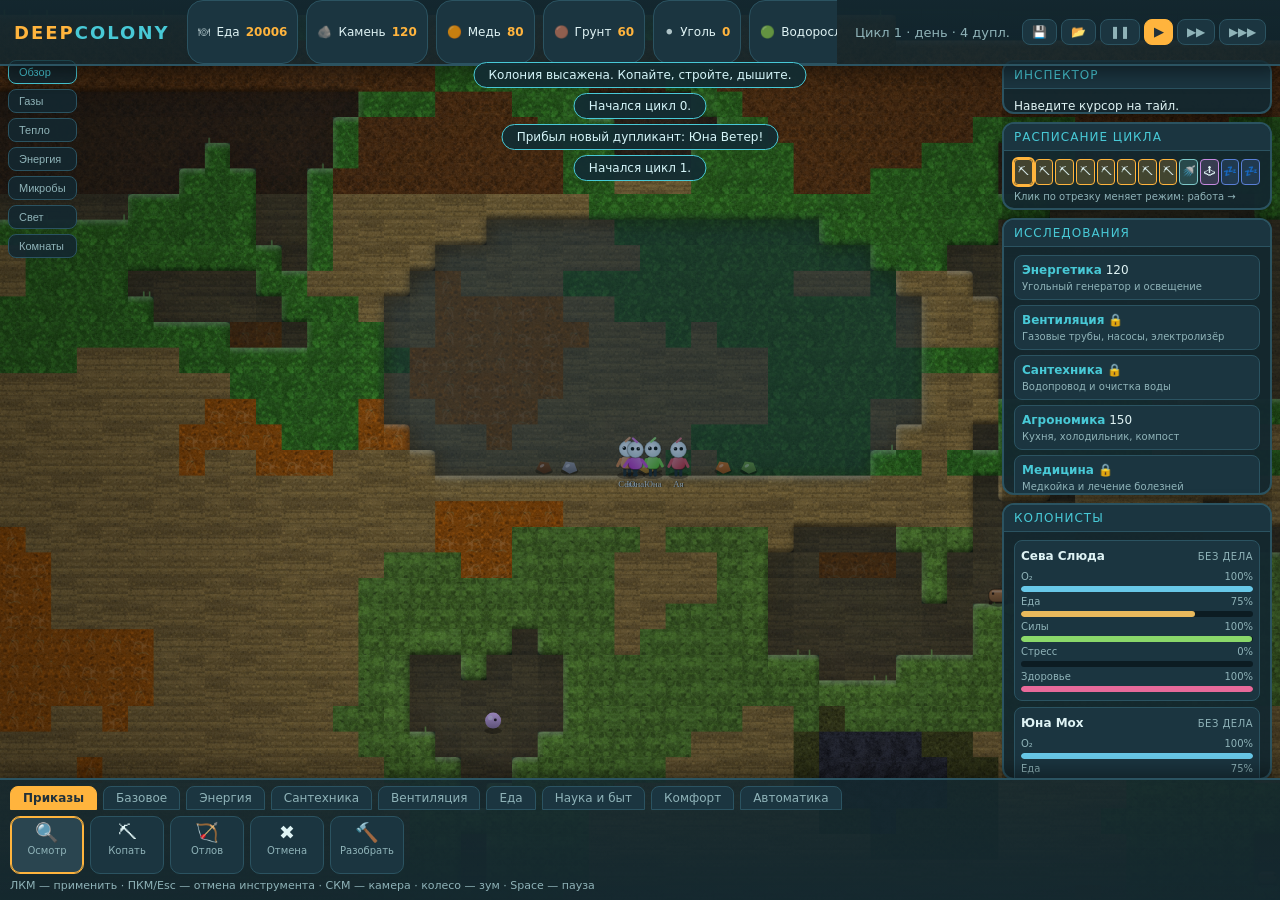
==== commit e993a617: "Deepen the physics and rebuild the visuals on procedural art Physics: - Materials carry thermal cond" ====
--- a/deepcolony.html
+++ b/deepcolony.html
@@ -326,16 +326,16 @@
 // ---------------------------------------------------------------- материалы
 const MATS = [
   null, // 0 — пустота (газ)
-  { id: 1, name: 'Грунт',        color: '#7c5230', color2: '#573720', hard: 1.0, yield: 'dirt',   amount: 8,  heat: 25 },
-  { id: 2, name: 'Песчаник',     color: '#ab9060', color2: '#836c44', hard: 1.6, yield: 'stone',  amount: 10, heat: 22 },
-  { id: 3, name: 'Гранит',       color: '#78879b', color2: '#566072', hard: 2.8, yield: 'stone',  amount: 14, heat: 20 },
-  { id: 4, name: 'Угольный пласт', color: '#3a3a40', color2: '#26262b', hard: 2.0, yield: 'coal', amount: 10, heat: 21 },
-  { id: 5, name: 'Медная руда',  color: '#c0752f', color2: '#8e5020', hard: 2.4, yield: 'copper', amount: 10, heat: 21 },
-  { id: 6, name: 'Лёд',          color: '#a6e2f5', color2: '#74c2dc', hard: 0.7, yield: 'ice',    amount: 8,  heat: -8 },
-  { id: 7, name: 'Водорослевый нарост', color: '#5e9c46', color2: '#3f6f32', hard: 1.1, yield: 'algae', amount: 8, heat: 23 },
-  { id: 8, name: 'Абиссалит',    color: '#4b4258', color2: '#372f42', hard: Infinity, yield: null, amount: 0, heat: 18 },
-  { id: 9, name: 'Слизь',        color: '#6f8f4a', color2: '#55703a', hard: 0.9, yield: 'slime',  amount: 8,  heat: 26, germs: 'slimelung' },
-  { id: 10, name: 'Загрязнённый грунт', color: '#5a5a33', color2: '#444427', hard: 1.0, yield: 'pdirt', amount: 8, heat: 24, germs: 'food' },
+  { id: 1, name: 'Грунт',        color: '#7c5230', color2: '#573720', hard: 1.0, yield: 'dirt',   amount: 8,  heat: 25, k: 0.6,  c: 1.0, mass: 600 },
+  { id: 2, name: 'Песчаник',     color: '#ab9060', color2: '#836c44', hard: 1.6, yield: 'stone',  amount: 10, heat: 22, k: 2.0,  c: 0.8, mass: 800 },
+  { id: 3, name: 'Гранит',       color: '#78879b', color2: '#566072', hard: 2.8, yield: 'stone',  amount: 14, heat: 20, k: 3.4,  c: 0.79, mass: 1000 },
+  { id: 4, name: 'Угольный пласт', color: '#3a3a40', color2: '#26262b', hard: 2.0, yield: 'coal', amount: 10, heat: 21, k: 0.3, c: 1.1, mass: 700 },
+  { id: 5, name: 'Медная руда',  color: '#c0752f', color2: '#8e5020', hard: 2.4, yield: 'copper', amount: 10, heat: 21, k: 4.5, c: 0.39, mass: 1100 },
+  { id: 6, name: 'Лёд',          color: '#a6e2f5', color2: '#74c2dc', hard: 0.7, yield: 'ice',    amount: 8,  heat: -8, k: 2.2, c: 2.0, mass: 400 },
+  { id: 7, name: 'Водорослевый нарост', color: '#5e9c46', color2: '#3f6f32', hard: 1.1, yield: 'algae', amount: 8, heat: 23, k: 0.4, c: 1.5, mass: 500 },
+  { id: 8, name: 'Абиссалит',    color: '#4b4258', color2: '#372f42', hard: Infinity, yield: null, amount: 0, heat: 18, k: 0.002, c: 0.8, mass: 1200 },
+  { id: 9, name: 'Слизь',        color: '#6f8f4a', color2: '#55703a', hard: 0.9, yield: 'slime',  amount: 8,  heat: 26, germs: 'slimelung', k: 0.5, c: 1.8, mass: 500 },
+  { id: 10, name: 'Загрязнённый грунт', color: '#5a5a33', color2: '#444427', hard: 1.0, yield: 'pdirt', amount: 8, heat: 24, germs: 'food', k: 0.6, c: 1.1, mass: 600 },
 ];
 
 const RESOURCES = {
@@ -648,12 +648,16 @@
 
 // удельная теплоёмкость, кДж/(кг·°C)
 const C_GAS = 1.0, C_WATER = 4.18, C_SOLID = 0.8;
+// теплопроводность, Вт/(м·К): у газа она мала, у воды заметно выше, вакуум почти не проводит
+const K_GAS = 0.026, K_WATER = 0.6, K_VACUUM = 0.0008;
+const HEAT_SCALE = 240;        // перевод «физических» единиц в игровой темп
 // скрытая теплота, кДж/кг
 const L_FUSION = 334, L_VAPOR = 2260;
 const ICE_MASS = 400, C_ICE = 2.0;
 
 function stepFluids(world, dt) {
   stepLiquid(world, dt);
+  stepLiquidLayers(world, dt);
   stepGerms(world, dt);
   stepGas(world, dt);
   displaceGas(world);
@@ -671,6 +675,20 @@
 }
 
 // --------------------------------------------------------------- жидкости
+/** Перелить f кг воды из a в b вместе с теплом, грязью и микробами. */
+function moveWater(world, a, b, f) {
+  const { water, temp, pwater, germs } = world;
+  if (f <= 0) return;
+  const wb = water[b];
+  advect(temp, a, b, f, wb, C_WATER);
+  pwater[b] = (pwater[b] * wb + pwater[a] * f) / (wb + f);
+  germs[b] += germs[a] * (f / Math.max(water[a], f));
+  germs[a] -= germs[a] * (f / Math.max(water[a], f));
+  water[a] -= f;
+  water[b] += f;
+  if (water[a] < 0.01) { water[a] = 0; pwater[a] = 0; }
+}
+
 function stepLiquid(world, dt) {
   const { water, temp } = world;
   const blocked = i => blockedAt(world, i);
@@ -694,10 +712,7 @@
       if (!blocked(d)) {
         let f = stable(remaining + water[d]) - water[d];
         f = Math.max(0, Math.min(f, flowLimit, remaining));
-        if (f > 0.01) {
-          advect(temp, i, d, f, water[d], C_WATER);
-          water[i] -= f; water[d] += f; remaining -= f;
-        }
+        if (f > 0.01) { moveWater(world, i, d, f); remaining -= f; }
       }
       if (remaining < 0.05) continue;
 
@@ -706,10 +721,7 @@
         if (blocked(s)) continue;
         let f = (remaining - water[s]) / 3;
         f = Math.max(0, Math.min(f, flowLimit, remaining));
-        if (f > 0.01) {
-          advect(temp, i, s, f, water[s], C_WATER);
-          water[i] -= f; water[s] += f; remaining -= f;
-        }
+        if (f > 0.01) { moveWater(world, i, s, f); remaining -= f; }
       }
       if (remaining < 0.05) continue;
 
@@ -718,11 +730,31 @@
       if (!blocked(u)) {
         let f = remaining - stable(remaining + water[u]);
         f = Math.max(0, Math.min(f, flowLimit, remaining));
-        if (f > 0.01) {
-          advect(temp, i, u, f, water[u], C_WATER);
-          water[i] -= f; water[u] += f;
-        }
-      }
+        if (f > 0.01) moveWater(world, i, u, f);
+      }
+    }
+  }
+}
+
+/** Загрязнённая вода плотнее чистой: грязь опускается, чистая всплывает.
+ *  Меняем местами именно массу примеси, а не усредняем — иначе слои не разделятся. */
+function stepLiquidLayers(world, dt) {
+  const { water, pwater, germs } = world;
+  const rate = Math.min(0.6, dt * 12);
+  for (let y = H - 3; y >= 1; y--) {
+    for (let x = 1; x < W - 1; x++) {
+      const a = y * W + x, b = a + W;           // a сверху, b снизу
+      const wa = water[a], wb = water[b];
+      if (wa < 20 || wb < 20) continue;
+      if (pwater[a] <= pwater[b] + 0.005) continue;
+      const dirtA = pwater[a] * wa;             // масса примеси сверху
+      const room = (1 - pwater[b]) * wb;        // сколько ещё примет нижний слой
+      const move = Math.min(dirtA, room) * rate;
+      if (move < 1e-4) continue;
+      pwater[a] = Math.max(0, (dirtA - move) / wa);
+      pwater[b] = Math.min(1, (pwater[b] * wb + move) / wb);
+      const gm = germs[a] * (move / Math.max(dirtA, move));
+      germs[a] -= gm; germs[b] += gm;
     }
   }
 }
@@ -730,6 +762,16 @@
 // ------------------------------------------------------------------ газы
 function totalGas(world, i) {
   return world.o2[i] + world.co2[i] + world.steam[i] + world.h2[i];
+}
+
+/** Количество вещества в тайле (условные кмоль) — из него считается давление. */
+function moles(world, i) {
+  return world.o2[i] / 32 + world.co2[i] / 44 + world.steam[i] / 18 + world.h2[i] / 2;
+}
+
+/** Давление идеального газа: P ~ n·T/V. Нагрев сам гонит газ наружу — это конвекция. */
+function pressure(world, i, room) {
+  return moles(world, i) * (world.temp[i] + 273) / Math.max(0.05, room);
 }
 
 /** Доля объёма тайла, занятая жидкостью: чем больше воды, тем меньше места газу. */
@@ -753,16 +795,16 @@
     for (const g of arr) { const d = g[a] * frac; g[a] -= d; g[b] += d; }
   };
 
-  // 1. выравнивание давления (с поправкой на занятый водой объём)
+  // 1. выравнивание давления: горячий газ расширяется и уходит к соседям
   const pass = (ia, ib) => {
     if (blocked(ia) || blocked(ib)) return;
     const ra = gasRoom(world, ia), rb = gasRoom(world, ib);
     if (ra < 0.02 || rb < 0.02) return;
-    const pa = totalGas(world, ia) / ra, pb = totalGas(world, ib) / rb;
+    const pa = pressure(world, ia, ra), pb = pressure(world, ib, rb);
     const diff = (pa - pb) * k * 0.5;
-    if (Math.abs(diff) < 1e-5) return;
-    if (diff > 0) move(ia, ib, Math.min(0.5, diff / Math.max(pa, 1e-6)));
-    else move(ib, ia, Math.min(0.5, -diff / Math.max(pb, 1e-6)));
+    if (Math.abs(diff) < 1e-6) return;
+    if (diff > 0) move(ia, ib, Math.min(0.45, diff / Math.max(pa, 1e-6)));
+    else move(ib, ia, Math.min(0.45, -diff / Math.max(pb, 1e-6)));
   };
   for (let y = 1; y < H - 1; y++) for (let x = 1; x < W - 2; x++) { const i = y * W + x; pass(i, i + 1); }
   for (let y = 1; y < H - 2; y++) for (let x = 1; x < W - 1; x++) { const i = y * W + x; pass(i, i + W); }
@@ -775,16 +817,17 @@
       if (gasRoom(world, a) < 0.02 || gasRoom(world, b) < 0.02) continue;
       const ta = totalGas(world, a), tb = totalGas(world, b);
       if (ta < 1e-4 && tb < 1e-4) continue;
+      // плотность ρ ~ M/T: тяжёлый газ тонет, но нагретый — всплывает даже будучи «тяжёлым»
+      const Ta = world.temp[a] + 273, Tb = world.temp[b] + 273;
+      const rhoA = meanM(world, a, ta) / Ta, rhoB = meanM(world, b, tb) / Tb;
       for (let gi = 0; gi < arr.length; gi++) {
-        const M = GASES[gi].M;
-        // средняя молярная масса соседа — куда стремится эта фракция
-        const Ma = meanM(world, a, ta), Mb = meanM(world, b, tb);
         const g = arr[gi];
-        if (M > Mb + 0.5 && g[a] > 1e-5) {      // тяжелее нижнего — тонет
+        const rhoUp = GASES[gi].M / Ta, rhoDown = GASES[gi].M / Tb;
+        if (rhoUp > rhoB * 1.02 && g[a] > 1e-5) {         // фракция тяжелее нижнего слоя — тонет
           const d = g[a] * ks * 0.5;
           advect(world.temp, a, b, d, tb, C_GAS);
           g[a] -= d; g[b] += d;
-        } else if (M < Ma - 0.5 && g[b] > 1e-5) { // легче верхнего — всплывает
+        } else if (rhoDown < rhoA * 0.98 && g[b] > 1e-5) { // легче верхнего — всплывает
           const d = g[b] * ks * 0.5;
           advect(world.temp, b, a, d, ta, C_GAS);
           g[b] -= d; g[a] += d;
@@ -871,10 +914,12 @@
       } else if (world.phase[i] > 0 && temp[i] > 0.5) {
         world.phase[i] = Math.max(0, world.phase[i] - 5 * dt);
       }
-      // вода → пар (кипение и медленное испарение в сухой воздух)
+      // вода → пар: температура кипения растёт с давлением над поверхностью
       if (water[i] > 0.5) {
-        if (temp[i] > 100) {
-          const heat = (temp[i] - 100) * water[i] * C_WATER;
+        const atm = totalGas(world, i) / 1.8;                  // ~1 при обычном давлении
+        const boil = 100 + Math.max(-20, Math.min(60, (atm - 1) * 28));
+        if (temp[i] > boil) {
+          const heat = (temp[i] - boil) * water[i] * C_WATER;
           const ev = Math.min(water[i], heat / L_VAPOR) * rate;
           water[i] -= ev; steam[i] += ev;
           temp[i] -= ev * L_VAPOR / (water[i] * C_WATER + ev * C_GAS + 1);
@@ -883,9 +928,10 @@
           water[i] -= ev; steam[i] += ev; temp[i] -= 0.02 * rate;
         }
       }
-      // пар → вода
-      if (steam[i] > 1e-4 && temp[i] < 97) {
-        const cond = steam[i] * Math.min(0.5, (97 - temp[i]) * 0.02 * rate);
+      // пар → вода (точка росы тоже зависит от давления)
+      const dew = 97 + Math.max(-20, Math.min(60, (totalGas(world, i) / 1.8 - 1) * 28));
+      if (steam[i] > 1e-4 && temp[i] < dew) {
+        const cond = steam[i] * Math.min(0.5, (dew - temp[i]) * 0.02 * rate);
         steam[i] -= cond; water[i] += cond;
         temp[i] += cond * L_VAPOR / (water[i] * C_WATER + 1) * 0.02;
       }
@@ -923,31 +969,57 @@
 }
 
 // ------------------------------------------------------------------ тепло
+/** Теплоёмкость тайла, кДж/К. */
+function heatCapacity(world, i) {
+  const m = world.mat[i];
+  if (m) { const d = MATS[m]; return d.mass * d.c; }
+  return world.water[i] * C_WATER + totalGas(world, i) * C_GAS + 0.05;
+}
+
+/** Теплопроводность тайла, Вт/(м·К): у породы своя, у смеси воды и газа — по долям. */
+function conductivity(world, i) {
+  const m = world.mat[i];
+  if (m) return MATS[m].k;
+  const wmass = world.water[i], gmass = totalGas(world, i);
+  const tot = wmass + gmass;
+  if (tot < 1e-4) return K_VACUUM;                   // вакуум почти не проводит тепло
+  return (wmass * K_WATER + gmass * K_GAS) / tot;
+}
+
 function stepHeat(world, dt) {
-  const { temp, mat, water } = world;
-  const k = Math.min(0.25, HEAT_K * dt * 60);
-  const cap = i => mat[i] ? C_SOLID * 20 : (water[i] * C_WATER * 0.02 + totalGas(world, i) * C_GAS + 0.4);
+  const { temp } = world;
   const pair = (a, b) => {
-    const ca = cap(a), cb = cap(b);
-    const d = (temp[a] - temp[b]) * k * (ca * cb) / ((ca + cb) * Math.max(ca, cb)) * 2;
-    temp[a] -= d * cb / (ca + cb) * 2 * 0.5;
-    temp[b] += d * ca / (ca + cb) * 2 * 0.5;
+    const ka = conductivity(world, a), kb = conductivity(world, b);
+    const keff = 2 * ka * kb / (ka + kb + 1e-9);      // последовательное соединение
+    if (keff < 1e-6) return;
+    const dT = temp[a] - temp[b];
+    if (Math.abs(dT) < 1e-4) return;
+    const Ca = heatCapacity(world, a), Cb = heatCapacity(world, b);
+    let q = keff * dT * dt * HEAT_SCALE;              // кДж за шаг
+    const qMax = 0.45 * dT / (1 / Ca + 1 / Cb);       // не перескакиваем равновесие
+    if (Math.abs(q) > Math.abs(qMax)) q = qMax;
+    temp[a] -= q / Ca;
+    temp[b] += q / Cb;
   };
   for (let y = 1; y < H - 1; y++) for (let x = 1; x < W - 2; x++) { const i = y * W + x; pair(i, i + 1); }
   for (let y = 1; y < H - 2; y++) for (let x = 1; x < W - 1; x++) { const i = y * W + x; pair(i, i + W); }
 }
 
-/** Освещение: солнце сверху + лампы. */
-function stepLight(world) {
+/** Освещение: солнечные лучи под углом (утро → вечер) плюс лампы. */
+function stepLight(world, sunDx = 0, sunStrength = 1) {
   const { light, mat, bdata } = world;
   light.fill(0);
   for (let x = 1; x < W - 1; x++) {
-    let l = 1;
+    let l = sunStrength;
+    let xf = x;
     for (let y = 1; y < H - 1; y++) {
-      const i = y * W + x;
+      const cx = Math.round(xf);
+      if (cx < 1 || cx >= W - 1) break;
+      const i = y * W + cx;
       light[i] = Math.max(light[i], l);
       if (mat[i]) l = 0; else l *= world.water[i] > 100 ? 0.94 : 0.985;
       if (l < 0.02) break;
+      xf += sunDx;
     }
   }
   for (const [i, st] of bdata) {
@@ -1484,8 +1556,12 @@
 function updatePower(world, nets, dt, totals) {
   totals.gen = 0; totals.demand = 0; totals.stored = 0; totals.cap = 0; totals.deficit = 0;
 
-  // машины без сети остаются обесточенными
-  for (const [, st] of world.bdata) if (st.built && st.def.power < 0) st.powered = false;
+  // машины без сети остаются обесточенными — и это надо показать игроку
+  for (const [, st] of world.bdata) {
+    if (!st.built || !(st.def.power < 0)) continue;
+    st.powered = false;
+    st.noNet = (st.net?.power ?? -1) < 0;
+  }
   if (world.netDirty) return;
 
   for (const net of nets.nets.power) {
@@ -2396,7 +2472,9 @@
     const dx = n.x - this.px, dy = n.y - this.py;
     const d = Math.hypot(dx, dy);
     const climbing = world.climbable(this.x, this.y) || world.climbable(n.x, n.y);
-    const v = this.speed * (climbing && Math.abs(dy) > 0.1 ? 0.65 : 1) * (this.mood < 35 ? 0.8 : 1);
+    const deep = world.water[this.idx];
+    const swim = deep > 400 ? 0.45 : deep > 120 ? 0.7 : 1;      // по пояс в воде не побегаешь
+    const v = this.speed * (climbing && Math.abs(dy) > 0.1 ? 0.65 : 1) * (this.mood < 35 ? 0.8 : 1) * swim;
     const stepLen = v * dt;
     if (d <= stepLen + 1e-4) {            // доходим ровно до узла, без «перелёта»
       this.px = n.x; this.py = n.y; this.x = n.x; this.y = n.y;
@@ -2852,7 +2930,13 @@
 
     stepFluids(this.world, dt);
     this.updateVents(dt);
-    if (Math.floor(this.time * 2) % 4 === 0) stepLight(this.world);
+    if (Math.floor(this.time * 2) % 4 === 0) {
+      // солнце ходит по небу: утром светит наискось с одной стороны, вечером — с другой
+      const day = Math.min(1, this.cycleT / 0.75);
+      const sunDx = Math.cos(day * Math.PI) * 0.85;
+      const strength = this.cycleT > 0.75 ? 0.12 : 0.45 + Math.sin(day * Math.PI) * 0.55;
+      stepLight(this.world, sunDx, strength);
+    }
 
     this.updateBuildings(dt);
 
@@ -2956,6 +3040,9 @@
     const gasping = this.pawns.filter(p => p.oxygen < 45).length;
     if (gasping) this.alert(`Задыхаются: ${gasping}. Нужен кислород!`);
     if (this.power.deficit > 0) this.alert(`Не хватает ${Math.round(this.power.deficit)} Вт.`);
+    let unplugged = 0;
+    for (const [, st] of this.world.bdata) if (st.built && st.noNet) unplugged++;
+    if (unplugged) this.alert(`Без провода: ${unplugged} машин${unplugged > 1 ? '' : 'а'}. Протяните электросеть.`);
     if (this.stock('food') + this.stock('meal') < 1200 * this.pawns.length)
       this.alert('Еда на исходе — стройте грядки и кухню.');
     const sick = this.pawns.filter(p => p.sick).length;
@@ -3242,8 +3329,439 @@
   }
 }
 
+// ===== machine-art.js ==============================================
+// Рисунки машин: векторные спрайты вместо эмодзи, с анимацией работающих узлов.
+// Каждая функция рисует в локальных координатах тайла 0..TILE.
+
+const T = TILE;
+
+function rr(ctx, x, y, w, h, r) {
+  ctx.beginPath();
+  ctx.moveTo(x + r, y);
+  ctx.arcTo(x + w, y, x + w, y + h, r);
+  ctx.arcTo(x + w, y + h, x, y + h, r);
+  ctx.arcTo(x, y + h, x, y, r);
+  ctx.arcTo(x, y, x + w, y, r);
+  ctx.closePath();
+}
+
+/** Корпус прибора: металл, блик, болты. */
+function housing(ctx, st, tint) {
+  const on = !(st.def.power < 0 && st.powered === false);
+  const g = ctx.createLinearGradient(0, 0, 0, T);
+  g.addColorStop(0, on ? (tint || '#4a707d') : '#4b3f4d');
+  g.addColorStop(1, on ? '#223a44' : '#2a222d');
+  ctx.fillStyle = g;
+  rr(ctx, 1, 2, T - 2, T - 3, 3); ctx.fill();
+  ctx.strokeStyle = 'rgba(255,255,255,.22)'; ctx.lineWidth = 1; ctx.stroke();
+  ctx.fillStyle = 'rgba(255,255,255,.13)';
+  ctx.fillRect(2.5, 3.2, T - 5, 1.2);
+  ctx.fillStyle = 'rgba(0,0,0,.35)';
+  for (const [bx, by] of [[3, 4.5], [T - 3, 4.5], [3, T - 3], [T - 3, T - 3]]) {
+    ctx.beginPath(); ctx.arc(bx, by, 0.7, 0, 7); ctx.fill();
+  }
+  return on;
+}
+
+/** Отметка «нет провода» — машина даже не подключена к сети. */
+function unplugged(ctx) {
+  ctx.strokeStyle = '#ff6b5e';
+  ctx.lineWidth = 1.2;
+  ctx.beginPath();
+  ctx.arc(T - 3.5, T - 3.5, 2.4, 0, 7);
+  ctx.moveTo(T - 5.2, T - 5.2); ctx.lineTo(T - 1.8, T - 1.8);
+  ctx.stroke();
+}
+
+function led(ctx, on, color) {
+  ctx.fillStyle = on ? (color || '#7ed957') : '#ff6b5e';
+  ctx.beginPath(); ctx.arc(T - 3, 4, 1.5, 0, 7); ctx.fill();
+  if (on) {
+    ctx.fillStyle = 'rgba(126,217,87,.35)';
+    ctx.beginPath(); ctx.arc(T - 3, 4, 2.8, 0, 7); ctx.fill();
+  }
+}
+
+/** Вращающаяся крыльчатка. */
+function fan(ctx, cx, cy, r, angle, blades = 4, color = '#cfe6ea') {
+  ctx.save();
+  ctx.translate(cx, cy); ctx.rotate(angle);
+  ctx.fillStyle = color;
+  for (let i = 0; i < blades; i++) {
+    ctx.rotate((Math.PI * 2) / blades);
+    ctx.beginPath();
+    ctx.ellipse(r * 0.55, 0, r * 0.5, r * 0.22, 0.5, 0, 7);
+    ctx.fill();
+  }
+  ctx.fillStyle = '#233942';
+  ctx.beginPath(); ctx.arc(0, 0, r * 0.22, 0, 7); ctx.fill();
+  ctx.restore();
+}
+
+const MACHINE_ART = {
+  diffuser(ctx, st, t) {
+    const on = housing(ctx, st);
+    const spin = on && (st.store.algae || 0) > 0 ? t * 6 : 0;
+    ctx.fillStyle = '#1d3038';
+    ctx.beginPath(); ctx.arc(T / 2, T / 2 + 1, 4.6, 0, 7); ctx.fill();
+    fan(ctx, T / 2, T / 2 + 1, 4.4, spin);
+    // зелёный столбик запаса водорослей
+    const lvl = Math.min(1, (st.store.algae || 0) / 20);
+    ctx.fillStyle = '#5da84a';
+    ctx.fillRect(2.5, T - 3 - lvl * 6, 2, lvl * 6);
+    led(ctx, on);
+  },
+
+  skimmer(ctx, st, t) {
+    const on = housing(ctx, st);
+    ctx.strokeStyle = on ? '#9fd8e6' : '#5c6a70';
+    ctx.lineWidth = 1.3;
+    ctx.beginPath();
+    for (let a = 0; a < 10; a++) {
+      const ang = a * 0.7 + (on ? t * 2 : 0);
+      const r = 1 + a * 0.45;
+      ctx.lineTo(T / 2 + Math.cos(ang) * r, T / 2 + 1 + Math.sin(ang) * r);
+    }
+    ctx.stroke();
+    led(ctx, on);
+  },
+
+  generator(ctx, st, t) {
+    housing(ctx, st, '#5c5140');
+    const spin = (st.operating || 0) > 0 ? t * 7 : 0;
+    ctx.save();
+    ctx.translate(T / 2, T / 2 + 1); ctx.rotate(spin);
+    ctx.strokeStyle = '#d9c07a'; ctx.lineWidth = 1.6;
+    ctx.beginPath(); ctx.arc(0, 0, 4.6, 0, 7); ctx.stroke();
+    ctx.beginPath();
+    for (let i = 0; i < 3; i++) { ctx.rotate(Math.PI * 2 / 3); ctx.moveTo(0, 0); ctx.lineTo(4.6, 0); }
+    ctx.stroke();
+    ctx.restore();
+    ctx.fillStyle = (st.operating || 0) > 0 ? '#7ed957' : '#48555c';
+    ctx.beginPath(); ctx.arc(T - 3, 4, 1.5, 0, 7); ctx.fill();
+  },
+
+  coalgen(ctx, st, t) {
+    housing(ctx, st, '#4a4038');
+    // топка с огнём
+    ctx.fillStyle = '#1a1512';
+    rr(ctx, 3, 6, T - 6, T - 9, 1.5); ctx.fill();
+    if (st.burning) {
+      const flick = 0.6 + Math.sin(t * 12) * 0.25;
+      const g = ctx.createRadialGradient(T / 2, T - 5, 0, T / 2, T - 5, 6);
+      g.addColorStop(0, `rgba(255,190,80,${flick})`);
+      g.addColorStop(1, 'rgba(210,60,20,0)');
+      ctx.fillStyle = g;
+      ctx.fillRect(2, 4, T - 4, T - 5);
+    }
+    ctx.fillStyle = '#2b2b30';
+    const lvl = Math.min(1, (st.store.coal || 0) / 20);
+    ctx.fillRect(2.5, T - 3 - lvl * 5, 2, lvl * 5);
+  },
+
+  battery(ctx, st) {
+    housing(ctx, st, '#3f5c52');
+    const k = Math.min(1, st.charge / st.def.storeJ);
+    ctx.fillStyle = '#16262b';
+    rr(ctx, 3.5, 4.5, T - 7, T - 8, 1.5); ctx.fill();
+    ctx.fillStyle = k > 0.6 ? '#7ed957' : k > 0.25 ? '#ffb43d' : '#ff6b5e';
+    const h = (T - 9) * k;
+    ctx.fillRect(4.2, T - 4.5 - h, T - 8.4, h);
+    ctx.fillStyle = '#cfe6ea';
+    ctx.fillRect(T / 2 - 1.6, 2.6, 3.2, 1.6);
+  },
+
+  lamp(ctx, st, t) {
+    const on = st.powered;
+    ctx.fillStyle = '#4b555c';
+    rr(ctx, T / 2 - 4, 2, 8, 3.4, 1); ctx.fill();
+    ctx.fillStyle = on ? '#ffe9a8' : '#6b7278';
+    ctx.beginPath(); ctx.arc(T / 2, 8, 3.4, 0, 7); ctx.fill();
+    if (on) {
+      const g = ctx.createRadialGradient(T / 2, 8, 1, T / 2, 8, 9);
+      g.addColorStop(0, 'rgba(255,224,150,.4)');
+      g.addColorStop(1, 'rgba(255,214,120,0)');
+      ctx.fillStyle = g;
+      ctx.fillRect(0, 0, T, T);
+    }
+  },
+
+  bed(ctx, st) {
+    ctx.fillStyle = '#6b4a35';
+    rr(ctx, 1, T - 7, T - 2, 6, 1.5); ctx.fill();
+    ctx.fillStyle = '#cfd9e0';                       // подушка
+    rr(ctx, 2, T - 9, 5, 3.4, 1.4); ctx.fill();
+    ctx.fillStyle = '#4b7fa8';                       // одеяло
+    rr(ctx, 6.5, T - 9.5, T - 8, 4.4, 1.4); ctx.fill();
+    ctx.strokeStyle = 'rgba(255,255,255,.18)'; ctx.lineWidth = 0.8;
+    ctx.beginPath(); ctx.moveTo(7, T - 8); ctx.lineTo(T - 2, T - 8); ctx.stroke();
+  },
+
+  medcot(ctx, st) {
+    MACHINE_ART.bed(ctx, st);
+    ctx.fillStyle = '#e5f2f5';
+    ctx.fillRect(T - 6, T - 8.5, 3.6, 1.2);
+    ctx.fillRect(T - 4.8, T - 9.7, 1.2, 3.6);
+  },
+
+  bin(ctx, st) {
+    ctx.fillStyle = '#7a5b3a';
+    rr(ctx, 1.5, 4, T - 3, T - 5, 1.5); ctx.fill();
+    ctx.strokeStyle = '#4e3a24'; ctx.lineWidth = 0.9;
+    for (let y = 6; y < T - 1; y += 3.4) { ctx.beginPath(); ctx.moveTo(2, y); ctx.lineTo(T - 2, y); ctx.stroke(); }
+    ctx.strokeStyle = '#3a2b1a';
+    ctx.strokeRect(1.8, 4.3, T - 3.6, T - 5.6);
+    const used = Object.values(st.store || {}).reduce((a, b) => a + b, 0);
+    if (used > 0) {
+      ctx.fillStyle = '#d8c08a';
+      ctx.fillRect(2.6, 5, (T - 5.2) * Math.min(1, used / st.def.cap), 1.2);
+    }
+  },
+
+  ration(ctx, st) {
+    housing(ctx, st, '#5a6a72');
+    ctx.fillStyle = '#c9dde4';
+    rr(ctx, 3, 4.5, T - 6, T - 7, 1.5); ctx.fill();
+    ctx.fillStyle = '#7d949c';
+    ctx.fillRect(T - 5.5, 6.5, 1.2, 4);
+    if (st.chilled) {
+      ctx.strokeStyle = 'rgba(180,230,245,.7)'; ctx.lineWidth = 0.8;
+      ctx.beginPath(); ctx.moveTo(4.5, 8); ctx.lineTo(8.5, 8); ctx.moveTo(6.5, 6); ctx.lineTo(6.5, 10); ctx.stroke();
+    }
+  },
+
+  table(ctx) {
+    ctx.fillStyle = '#8a6a44';
+    ctx.fillRect(1, T - 8, T - 2, 2.4);
+    ctx.fillStyle = '#6a5031';
+    ctx.fillRect(3, T - 5.6, 1.6, 4.6);
+    ctx.fillRect(T - 4.6, T - 5.6, 1.6, 4.6);
+    ctx.fillStyle = '#dfe9ec';                       // тарелка
+    ctx.beginPath(); ctx.ellipse(T / 2, T - 9, 3, 1.2, 0, 0, 7); ctx.fill();
+  },
+
+  farm(ctx, st) {
+    ctx.fillStyle = '#6d5236';
+    rr(ctx, 1, T - 7, T - 2, 6, 1.2); ctx.fill();
+    ctx.fillStyle = '#4b3a26';
+    ctx.fillRect(2, T - 6, T - 4, 4.4);
+    ctx.fillStyle = 'rgba(255,255,255,.12)';
+    ctx.fillRect(1, T - 7, T - 2, 1);
+  },
+
+  research(ctx, st, t) {
+    const on = housing(ctx, st, '#3f5a6b');
+    ctx.fillStyle = on ? '#8fe3d8' : '#33484f';
+    rr(ctx, 3, 4.5, T - 6, 6, 1); ctx.fill();
+    if (on) {
+      ctx.fillStyle = 'rgba(20,50,55,.7)';
+      for (let i = 0; i < 3; i++) {
+        const wdt = 2 + ((Math.sin(t * 3 + i * 2) + 1) * 3);
+        ctx.fillRect(4, 5.6 + i * 1.7, wdt, 0.9);
+      }
+    }
+    ctx.fillStyle = '#2c3d45';
+    ctx.fillRect(3, T - 4.5, T - 6, 2.5);
+  },
+
+  grill(ctx, st, t) {
+    const on = housing(ctx, st, '#5b4a44');
+    ctx.fillStyle = '#2a2320';
+    rr(ctx, 2.5, 5, T - 5, T - 8, 1.2); ctx.fill();
+    ctx.fillStyle = '#b4bcc0';                       // кастрюля
+    rr(ctx, 4.5, 4, T - 9, 3.4, 1); ctx.fill();
+    if (on && (st.cookProg || 0) > 0) {
+      ctx.strokeStyle = 'rgba(230,240,245,.55)'; ctx.lineWidth = 0.9;
+      ctx.beginPath();
+      for (let i = 0; i < 3; i++) {
+        const x = 5.5 + i * 2.2;
+        ctx.moveTo(x, 3.6);
+        ctx.quadraticCurveTo(x + Math.sin(t * 4 + i) * 1.5, 1.6, x, 0.2);
+      }
+      ctx.stroke();
+    }
+    led(ctx, on);
+  },
+
+  outhouse(ctx, st) {
+    ctx.fillStyle = '#7d6a4f';
+    rr(ctx, 1.5, 3, T - 3, T - 4, 1.5); ctx.fill();
+    ctx.fillStyle = '#e8eef0';
+    rr(ctx, 4, 7, T - 8, 5, 2); ctx.fill();
+    ctx.fillStyle = '#9fb0b6';
+    rr(ctx, 4, 5.4, T - 8, 2, 1); ctx.fill();
+    const used = Math.min(1, (st.uses || 0) / 8);
+    if (used > 0) { ctx.fillStyle = '#8a8a4a'; ctx.fillRect(2.4, T - 3.4, (T - 4.8) * used, 1.2); }
+  },
+
+  basin(ctx, st) {
+    housing(ctx, st, '#4c6a74');
+    ctx.fillStyle = '#d3e6ec';
+    rr(ctx, 3, 7, T - 6, 5, 1.6); ctx.fill();
+    ctx.strokeStyle = '#9fb7be'; ctx.lineWidth = 1.2;
+    ctx.beginPath(); ctx.moveTo(T / 2, 7); ctx.lineTo(T / 2, 4.5); ctx.lineTo(T / 2 + 2.6, 4.5); ctx.stroke();
+  },
+
+  shower(ctx, st, t) {
+    housing(ctx, st, '#46626e');
+    ctx.fillStyle = '#c3d8de';
+    rr(ctx, T / 2 - 3.5, 3, 7, 2, 1); ctx.fill();
+    ctx.strokeStyle = 'rgba(160,215,235,.75)'; ctx.lineWidth = 0.8;
+    ctx.beginPath();
+    for (let i = 0; i < 4; i++) {
+      const x = T / 2 - 2.4 + i * 1.6;
+      const y = 5.5 + ((t * 18 + i * 3) % 7);
+      ctx.moveTo(x, y); ctx.lineTo(x, y + 1.6);
+    }
+    ctx.stroke();
+  },
+
+  electro(ctx, st, t) {
+    const on = housing(ctx, st, '#3d6472');
+    ctx.fillStyle = '#132a33';
+    rr(ctx, 3, 4, T - 6, T - 6, 1.5); ctx.fill();
+    ctx.fillStyle = 'rgba(90,170,220,.75)';
+    ctx.fillRect(3.6, T / 2, T - 7.2, T / 2 - 2.6);
+    if (on) {
+      ctx.fillStyle = 'rgba(210,240,255,.8)';
+      for (let i = 0; i < 4; i++) {
+        const x = 4.5 + i * 2, y = T - 4 - ((t * 14 + i * 4) % 8);
+        ctx.beginPath(); ctx.arc(x, y, 0.7, 0, 7); ctx.fill();
+      }
+    }
+    led(ctx, on);
+  },
+
+  sieve(ctx, st) {
+    const on = housing(ctx, st, '#4c6553');
+    ctx.fillStyle = '#16262b';
+    rr(ctx, 3, 4, T - 6, T - 6, 1.2); ctx.fill();
+    ctx.strokeStyle = '#8fb08a'; ctx.lineWidth = 0.8;
+    for (let y = 6; y < T - 3; y += 2.2) { ctx.beginPath(); ctx.moveTo(3.6, y); ctx.lineTo(T - 3.6, y); ctx.stroke(); }
+    const lvl = Math.min(1, (st.store.stone || 0) / 20);
+    ctx.fillStyle = '#b9a884';
+    ctx.fillRect(2.4, T - 3.2 - lvl * 4, 1.8, lvl * 4);
+    led(ctx, on);
+  },
+
+  lpump(ctx, st, t) {
+    const on = housing(ctx, st, '#3f5f75');
+    ctx.fillStyle = '#16262b';
+    ctx.beginPath(); ctx.arc(T / 2, T / 2 + 1, 4.8, 0, 7); ctx.fill();
+    fan(ctx, T / 2, T / 2 + 1, 4.4, on ? t * 9 : 0, 3, '#7fc3e8');
+    led(ctx, on);
+  },
+
+  gpump(ctx, st, t) {
+    const on = housing(ctx, st, '#5b4f75');
+    ctx.fillStyle = '#1c1a2a';
+    ctx.beginPath(); ctx.arc(T / 2, T / 2 + 1, 4.8, 0, 7); ctx.fill();
+    fan(ctx, T / 2, T / 2 + 1, 4.4, on ? t * 9 : 0, 5, '#cbb0e8');
+    led(ctx, on);
+  },
+
+  gvent(ctx, st, t) {
+    ctx.fillStyle = '#4a5560';
+    rr(ctx, 1.5, 3, T - 3, T - 5, 1.5); ctx.fill();
+    ctx.strokeStyle = '#8fa2ad'; ctx.lineWidth = 1;
+    for (let y = 5; y < T - 3; y += 2.4) { ctx.beginPath(); ctx.moveTo(3, y); ctx.lineTo(T - 3, y); ctx.stroke(); }
+  },
+
+  lvent(ctx, st, t) {
+    MACHINE_ART.gvent(ctx, st, t);
+    ctx.fillStyle = 'rgba(90,170,230,.8)';
+    ctx.beginPath(); ctx.arc(T / 2, T - 3.5 - ((t * 10) % 4), 1, 0, 7); ctx.fill();
+  },
+
+  suitdock(ctx, st) {
+    const on = housing(ctx, st, '#4b5f6b');
+    ctx.fillStyle = '#d6e4e8';
+    ctx.beginPath(); ctx.arc(T / 2, 7, 3, 0, 7); ctx.fill();
+    ctx.fillStyle = '#6f8b96';
+    rr(ctx, T / 2 - 3.4, 9.5, 6.8, 4.5, 1.4); ctx.fill();
+    const o2 = Math.min(1, (st.store.o2 || 0) / 40);
+    ctx.fillStyle = '#7fd8f0';
+    ctx.fillRect(2.4, T - 3.2 - o2 * 5, 1.6, o2 * 5);
+    led(ctx, on);
+  },
+
+  arcade(ctx, st, t) {
+    const on = housing(ctx, st, '#54406b');
+    ctx.fillStyle = on ? '#8ff0d8' : '#2c3b40';
+    rr(ctx, 3, 4, T - 6, 6, 1); ctx.fill();
+    if (on) {
+      ctx.fillStyle = '#1b3038';
+      const x = 4 + ((t * 9) % (T - 9));
+      ctx.fillRect(x, 7.5, 2, 1.6);
+      ctx.fillRect(4, 5, 1.4, 1.4);
+    }
+    ctx.fillStyle = '#c05a7a';
+    ctx.beginPath(); ctx.arc(5.5, T - 4, 1.2, 0, 7); ctx.fill();
+    ctx.fillStyle = '#5ac0d0';
+    ctx.beginPath(); ctx.arc(9, T - 4, 1.2, 0, 7); ctx.fill();
+  },
+
+  sculpt(ctx) {
+    ctx.fillStyle = '#6e7783';
+    rr(ctx, 4, T - 4, T - 8, 3, 0.8); ctx.fill();
+    ctx.fillStyle = '#8b94a1';
+    ctx.beginPath();
+    ctx.moveTo(T / 2 - 2.6, T - 4);
+    ctx.lineTo(T / 2 - 1.4, 4.5);
+    ctx.lineTo(T / 2 + 1.4, 4.5);
+    ctx.lineTo(T / 2 + 2.6, T - 4);
+    ctx.closePath(); ctx.fill();
+    ctx.fillStyle = '#a7b0bc';
+    ctx.beginPath(); ctx.arc(T / 2, 3.6, 2, 0, 7); ctx.fill();
+  },
+
+  compost(ctx, st) {
+    ctx.fillStyle = '#5c5334';
+    rr(ctx, 1.5, 4, T - 3, T - 5, 1.4); ctx.fill();
+    ctx.fillStyle = '#6f6a3a';
+    ctx.fillRect(2.5, 7, T - 5, T - 9);
+    ctx.strokeStyle = '#c58a6a'; ctx.lineWidth = 0.9;
+    ctx.beginPath();
+    ctx.moveTo(4, T - 4); ctx.quadraticCurveTo(6, T - 6.5, 8, T - 4);
+    ctx.stroke();
+  },
+
+  feeder(ctx, st) {
+    ctx.fillStyle = '#7a8088';
+    ctx.beginPath();
+    ctx.ellipse(T / 2, T - 4, 5.2, 2.4, 0, Math.PI, 0, true);
+    ctx.fill();
+    const lvl = Math.min(1, (st.store.stone || 0) / 20);
+    ctx.fillStyle = '#9a8a6a';
+    ctx.beginPath(); ctx.ellipse(T / 2, T - 4.4, 4 * lvl, 1.4 * lvl, 0, 0, 7); ctx.fill();
+  },
+
+  tsensor(ctx, st) { sensorBody(ctx, st, '#ff9a5c', '🌡'); },
+  psensor(ctx, st) { sensorBody(ctx, st, '#9ad0ff', '◴'); },
+  wsensor(ctx, st) { sensorBody(ctx, st, '#6fb6e8', '≈'); },
+  switch(ctx, st) {
+    housing(ctx, st, '#4a5a4a');
+    ctx.fillStyle = '#20302c';
+    rr(ctx, 4, 5, T - 8, T - 8, 1.4); ctx.fill();
+    const on = st.on !== false;
+    ctx.fillStyle = on ? '#7ed957' : '#ff6b5e';
+    ctx.fillRect(5, on ? 6 : T - 8, T - 10, 2.6);
+  },
+};
+
+function sensorBody(ctx, st, color, glyph) {
+  housing(ctx, st, '#3e4f58');
+  ctx.fillStyle = '#132228';
+  ctx.beginPath(); ctx.arc(T / 2, T / 2 + 0.5, 4.2, 0, 7); ctx.fill();
+  ctx.strokeStyle = color; ctx.lineWidth = 1.2;
+  ctx.beginPath(); ctx.arc(T / 2, T / 2 + 0.5, 3, -2.4, st.signal ? 0.6 : -0.9); ctx.stroke();
+  ctx.fillStyle = st.signal ? '#7ed957' : '#48555c';
+  ctx.beginPath(); ctx.arc(T - 3, 4, 1.4, 0, 7); ctx.fill();
+}
+
 // ===== render.js ===================================================
 // Отрисовка: процедурные текстуры пород, мягкий свет, объёмная вода, частицы.
+
 
 
 
@@ -3352,11 +3870,13 @@
     this.drawOrders(ctx, view);
     this.drawCritters(ctx, game);
     this.drawPawns(ctx, game);
+    this.drawUnderwater(ctx, view);
     this.updateParticles(ctx, game, dt, view);
     if (this.overlay === 'none') this.drawLighting(ctx, view, game);
     if (this.overlay !== 'none') this.drawOverlay(ctx, view, game);
     this.drawCursor(ctx, game);
     ctx.restore();
+    this.drawVignette(ctx);
   }
 
   // ------------------------------------------------------- космос над поверхностью
@@ -3563,6 +4083,47 @@
         }
       }
     }
+  }
+
+  /** Поверх всего — тон воды: то, что под водой, выглядит погружённым. */
+  drawUnderwater(ctx, { x0, x1, y0, y1 }) {
+    const w = this.world;
+    for (let y = y0; y <= y1; y++) {
+      for (let x = x0; x <= x1; x++) {
+        const i = y * W + x;
+        const m = w.water[i];
+        if (m < 60 || w.mat[i]) continue;
+        const f = Math.min(1, m / LIQ_FULL);
+        const dirty = w.pwater[i] > 0.4;
+        ctx.fillStyle = dirty
+          ? `rgba(104,120,60,${0.18 + f * 0.3})`
+          : `rgba(46,110,180,${0.16 + f * 0.28})`;
+        const hgt = Math.max(2, f * TILE);
+        ctx.fillRect(x * TILE, y * TILE + TILE - hgt, TILE, hgt);
+        // каустика у поверхности
+        if (f > 0.25 && w.water[i - W] < 60) {
+          ctx.fillStyle = 'rgba(190,235,255,.22)';
+          const ph = this.t * 1.8 + x * 0.9;
+          ctx.fillRect(x * TILE + 2 + Math.sin(ph) * 3, y * TILE + TILE - hgt + 1.5, 3.5, 1);
+          ctx.fillRect(x * TILE + 9 + Math.sin(ph + 1.7) * 2.5, y * TILE + TILE - hgt + 3, 2.5, 0.8);
+        }
+      }
+    }
+  }
+
+  /** Виньетка рисуется из заранее готового слоя — градиент на каждый кадр слишком дорог. */
+  drawVignette(ctx) {
+    const { width: cw, height: ch } = this.c;
+    if (!this.vignette || this.vignette.width !== cw || this.vignette.height !== ch) {
+      this.vignette = makeBuffer(cw, ch);
+      const v = this.vignette.getContext('2d');
+      const g = v.createRadialGradient(cw / 2, ch / 2, Math.min(cw, ch) * 0.38, cw / 2, ch / 2, Math.max(cw, ch) * 0.72);
+      g.addColorStop(0, 'rgba(0,0,0,0)');
+      g.addColorStop(1, 'rgba(0,0,0,.38)');
+      v.fillStyle = g;
+      v.fillRect(0, 0, cw, ch);
+    }
+    ctx.drawImage(this.vignette, 0, 0);
   }
 
   // ------------------------------------------------ газы мягкими облаками
@@ -3592,8 +4153,10 @@
     if (!any) return;
     ctx.save();
     ctx.imageSmoothingEnabled = true;
+    // лёгкий дрейф: облака газа не стоят как приклеенные
+    const dx = Math.sin(this.t * 0.35) * 1.6, dy = Math.cos(this.t * 0.27) * 1.1;
     ctx.drawImage(this.gasBuf, x0, y0, x1 - x0 + 1, y1 - y0 + 1,
-      x0 * TILE, y0 * TILE, (x1 - x0 + 1) * TILE, (y1 - y0 + 1) * TILE);
+      x0 * TILE + dx, y0 * TILE + dy, (x1 - x0 + 1) * TILE, (y1 - y0 + 1) * TILE);
     ctx.restore();
   }
 
@@ -3606,11 +4169,14 @@
     for (let y = y0; y <= y1; y++) {
       for (let x = x0; x <= x1; x++) {
         const i = y * W + x;
-        const lit = Math.min(1, w.light[i] * (night ? 0.6 : 1));
-        const k = 0.68 + lit * 0.36;                       // ниже 0.68 не темнеем — читаемость
-        const rr = Math.min(255, 255 * k * (0.88 + lit * 0.16));
-        const gg = Math.min(255, 255 * k * 0.95);
-        const bb = Math.min(255, 255 * k * (1.06 - lit * 0.08));
+        const lit = Math.min(1, w.light[i]);
+        // ночью фон глуше и холоднее — лампы становятся заметны
+        const k = (night ? 0.46 : 0.68) + lit * (night ? 0.3 : 0.36);
+        const warm = night ? 0.78 : 0.88 + lit * 0.16;
+        const cool = night ? 1.2 : 1.06 - lit * 0.08;
+        const rr = Math.min(255, 255 * k * warm);
+        const gg = Math.min(255, 255 * k * (night ? 0.86 : 0.95));
+        const bb = Math.min(255, 255 * k * cool);
         l.fillStyle = `rgb(${rr | 0},${gg | 0},${bb | 0})`;
         l.fillRect(x, y, 1, 1);
       }
@@ -3629,9 +4195,9 @@
       const hot = st.def.uses === 'coal' && st.burning;
       if (!lamp && !hot) continue;
       const cx = st.x * TILE + TILE / 2, cy = st.y * TILE + TILE / 2;
-      const r = lamp ? st.def.light * TILE : TILE * 2.2;
+      const r = lamp ? st.def.light * TILE * 0.8 : TILE * 2;
       const grd = ctx.createRadialGradient(cx, cy, 0, cx, cy, r);
-      grd.addColorStop(0, lamp ? 'rgba(255,220,150,.42)' : 'rgba(255,140,60,.38)');
+      grd.addColorStop(0, lamp ? 'rgba(255,214,140,.22)' : 'rgba(255,140,60,.2)');
       grd.addColorStop(1, 'rgba(255,200,120,0)');
       ctx.fillStyle = grd;
       ctx.fillRect(cx - r, cy - r, r * 2, r * 2);
@@ -3803,46 +4369,70 @@
       return;
     }
 
-    // корпус прибора: металл с бликом и болтами
     const unpowered = def.power < 0 && st.powered === false;
-    const g = ctx.createLinearGradient(0, py, 0, py + TILE);
-    g.addColorStop(0, unpowered ? '#4b3f4d' : '#456a76');
-    g.addColorStop(1, unpowered ? '#2c242f' : '#243d47');
-    ctx.fillStyle = g;
-    roundRect(ctx, px + 1, py + 2, TILE - 2, TILE - 3, 3);
-    ctx.fill();
-    ctx.strokeStyle = 'rgba(255,255,255,.22)'; ctx.lineWidth = 1; ctx.stroke();
-    ctx.fillStyle = 'rgba(255,255,255,.12)';
-    ctx.fillRect(px + 2, py + 3, TILE - 4, 1.4);
-    ctx.fillStyle = 'rgba(0,0,0,.35)';
-    for (const [bx, by] of [[3, 4], [TILE - 3, 4], [3, TILE - 3], [TILE - 3, TILE - 3]]) {
-      ctx.beginPath(); ctx.arc(px + bx, py + by, 0.7, 0, 7); ctx.fill();
-    }
-
-    ctx.font = `${TILE - 6}px serif`;
-    ctx.textAlign = 'center'; ctx.textBaseline = 'middle';
-    ctx.fillText(def.icon, px + TILE / 2, py + TILE / 2 + 1);
-
-    if (def.farm && st.planted && st.plant) {
+    const art = MACHINE_ART[def.key];
+    if (art) {
+      ctx.save();
+      ctx.translate(px, py);
+      art(ctx, st, this.t);
+      if (st.noNet) unplugged(ctx);
+      ctx.restore();
+    } else {
+      // запасной вариант для построек без собственного рисунка
+      const g = ctx.createLinearGradient(0, py, 0, py + TILE);
+      g.addColorStop(0, unpowered ? '#4b3f4d' : '#456a76');
+      g.addColorStop(1, unpowered ? '#2c242f' : '#243d47');
+      ctx.fillStyle = g;
+      roundRect(ctx, px + 1, py + 2, TILE - 2, TILE - 3, 3);
+      ctx.fill();
+      ctx.strokeStyle = 'rgba(255,255,255,.22)'; ctx.lineWidth = 1; ctx.stroke();
       ctx.font = `${TILE - 6}px serif`;
-      ctx.fillText(PLANTS[st.plant]?.icon || '🌱', px + TILE / 2, py + TILE / 2 - 4);
-      if (st.wilt) { ctx.fillStyle = '#ff6b5e'; ctx.beginPath(); ctx.arc(px + 3, py + 3, 1.8, 0, 7); ctx.fill(); }
-    }
-    if (def.farm && st.planted) {
-      const gr = Math.min(1, st.growth);
-      ctx.strokeStyle = '#8ada6a'; ctx.lineWidth = 1.6;
-      ctx.beginPath();
-      ctx.moveTo(px + TILE / 2, py + TILE - 2);
-      ctx.lineTo(px + TILE / 2, py + TILE - 2 - gr * (TILE - 5));
-      ctx.stroke();
-      if (gr >= 1) { ctx.fillStyle = '#ffd35c'; ctx.beginPath(); ctx.arc(px + TILE / 2, py + 3, 2.4, 0, 7); ctx.fill(); }
-    }
+      ctx.textAlign = 'center'; ctx.textBaseline = 'middle';
+      ctx.fillText(def.icon, px + TILE / 2, py + TILE / 2 + 1);
+    }
+
+    if (def.farm && st.planted) this.plant(ctx, px, py, st);
     if (unpowered) {
       ctx.fillStyle = '#ff6b5e';
       ctx.beginPath(); ctx.arc(px + TILE - 3, py + 3, 1.8, 0, 7); ctx.fill();
     } else if (def.power < 0 && st.powered) {
       ctx.fillStyle = '#7ed957';
       ctx.beginPath(); ctx.arc(px + TILE - 3, py + 3, 1.6, 0, 7); ctx.fill();
+    }
+  }
+
+  /** Растение на грядке: стебель, листья, плод; вянущее — жухлое и с меткой. */
+  plant(ctx, px, py, st) {
+    const gr = Math.min(1, st.growth);
+    const h = 2 + gr * (TILE - 7);
+    const sway = Math.sin(this.t * 1.1 + px * 0.3) * (0.6 + gr);
+    const cx = px + TILE / 2, base = py + TILE - 6;
+    const green = st.wilt ? '#8a8b4a' : '#63b148';
+    ctx.strokeStyle = green; ctx.lineWidth = 1.4; ctx.lineCap = 'round';
+    ctx.beginPath();
+    ctx.moveTo(cx, base);
+    ctx.quadraticCurveTo(cx + sway * 0.5, base - h * 0.6, cx + sway, base - h);
+    ctx.stroke();
+    ctx.fillStyle = green;
+    const leaves = 1 + Math.floor(gr * 3);
+    for (let i = 0; i < leaves; i++) {
+      const t = (i + 1) / (leaves + 1);
+      const lx = cx + sway * t * 0.8, ly = base - h * t;
+      const dir = i % 2 ? 1 : -1;
+      ctx.beginPath();
+      ctx.ellipse(lx + dir * 2.2, ly, 2.4, 1.1, dir * 0.5, 0, 7);
+      ctx.fill();
+    }
+    if (gr >= 1) {
+      const fruit = PLANTS[st.plant]?.yield === 'food' ? '#ffd35c' : '#e0764a';
+      ctx.fillStyle = fruit;
+      ctx.beginPath(); ctx.arc(cx + sway, base - h, 2.2, 0, 7); ctx.fill();
+      ctx.fillStyle = 'rgba(255,255,255,.4)';
+      ctx.beginPath(); ctx.arc(cx + sway - 0.7, base - h - 0.7, 0.7, 0, 7); ctx.fill();
+    }
+    if (st.wilt) {
+      ctx.fillStyle = '#ff6b5e';
+      ctx.beginPath(); ctx.arc(px + 3, py + 3, 1.6, 0, 7); ctx.fill();
     }
   }
 
@@ -4008,6 +4598,22 @@
       }
       ctx.strokeStyle = shadeHSL(p.color, 1.1); ctx.lineWidth = 1.4;
       ctx.beginPath(); ctx.moveTo(-1, -21.2 + breathe); ctx.lineTo(1.5, -23.4 + breathe); ctx.stroke();
+      // инструмент в руках: кирка на копке, молоток на стройке
+      const working = p.task === 'dig' || p.task === 'build' || p.task === 'deconstruct';
+      if (working && !asleep) {
+        const swing = Math.sin(this.t * 9) * 0.9 - 0.4;
+        ctx.save();
+        ctx.translate(5.5, -8 + breathe);
+        ctx.rotate(swing);
+        ctx.strokeStyle = '#8a6a44'; ctx.lineWidth = 1.3; ctx.lineCap = 'round';
+        ctx.beginPath(); ctx.moveTo(0, 0); ctx.lineTo(7, -1.5); ctx.stroke();
+        ctx.strokeStyle = '#c3ccd4'; ctx.lineWidth = 1.6;
+        ctx.beginPath();
+        if (p.task === 'dig') { ctx.moveTo(5.5, -3.5); ctx.quadraticCurveTo(8.5, -1.2, 6, 1.4); }
+        else { ctx.moveTo(6, -3.2); ctx.lineTo(9, -3.2); ctx.lineTo(9, 0); ctx.lineTo(6, 0); }
+        ctx.stroke();
+        ctx.restore();
+      }
       ctx.restore();
 
       if (p.carry) this.chunk(ctx, p.carry.res, px + p.facing * 7, py - 9, 1.2);
@@ -4552,6 +5158,7 @@
           rows.push(kv('Сигнал', st.signal ? 'ДА' : 'нет'));
         }
         if (st.autoOff) rows.push(kv('Автоматика', 'выключено сигналом'));
+        if (st.noNet) rows.push(kv('Электросеть', 'нет подключения'));
         if (st.def.power) rows.push(kv('Энергия', `${st.def.power} Вт ${st.def.power < 0 ? (st.powered ? '✅' : '❌') : ''}`));
         if (st.def.storeJ) rows.push(kv('Заряд', `${(st.charge / 1000).toFixed(1)} кДж`));
         if (Object.keys(st.store || {}).length)
